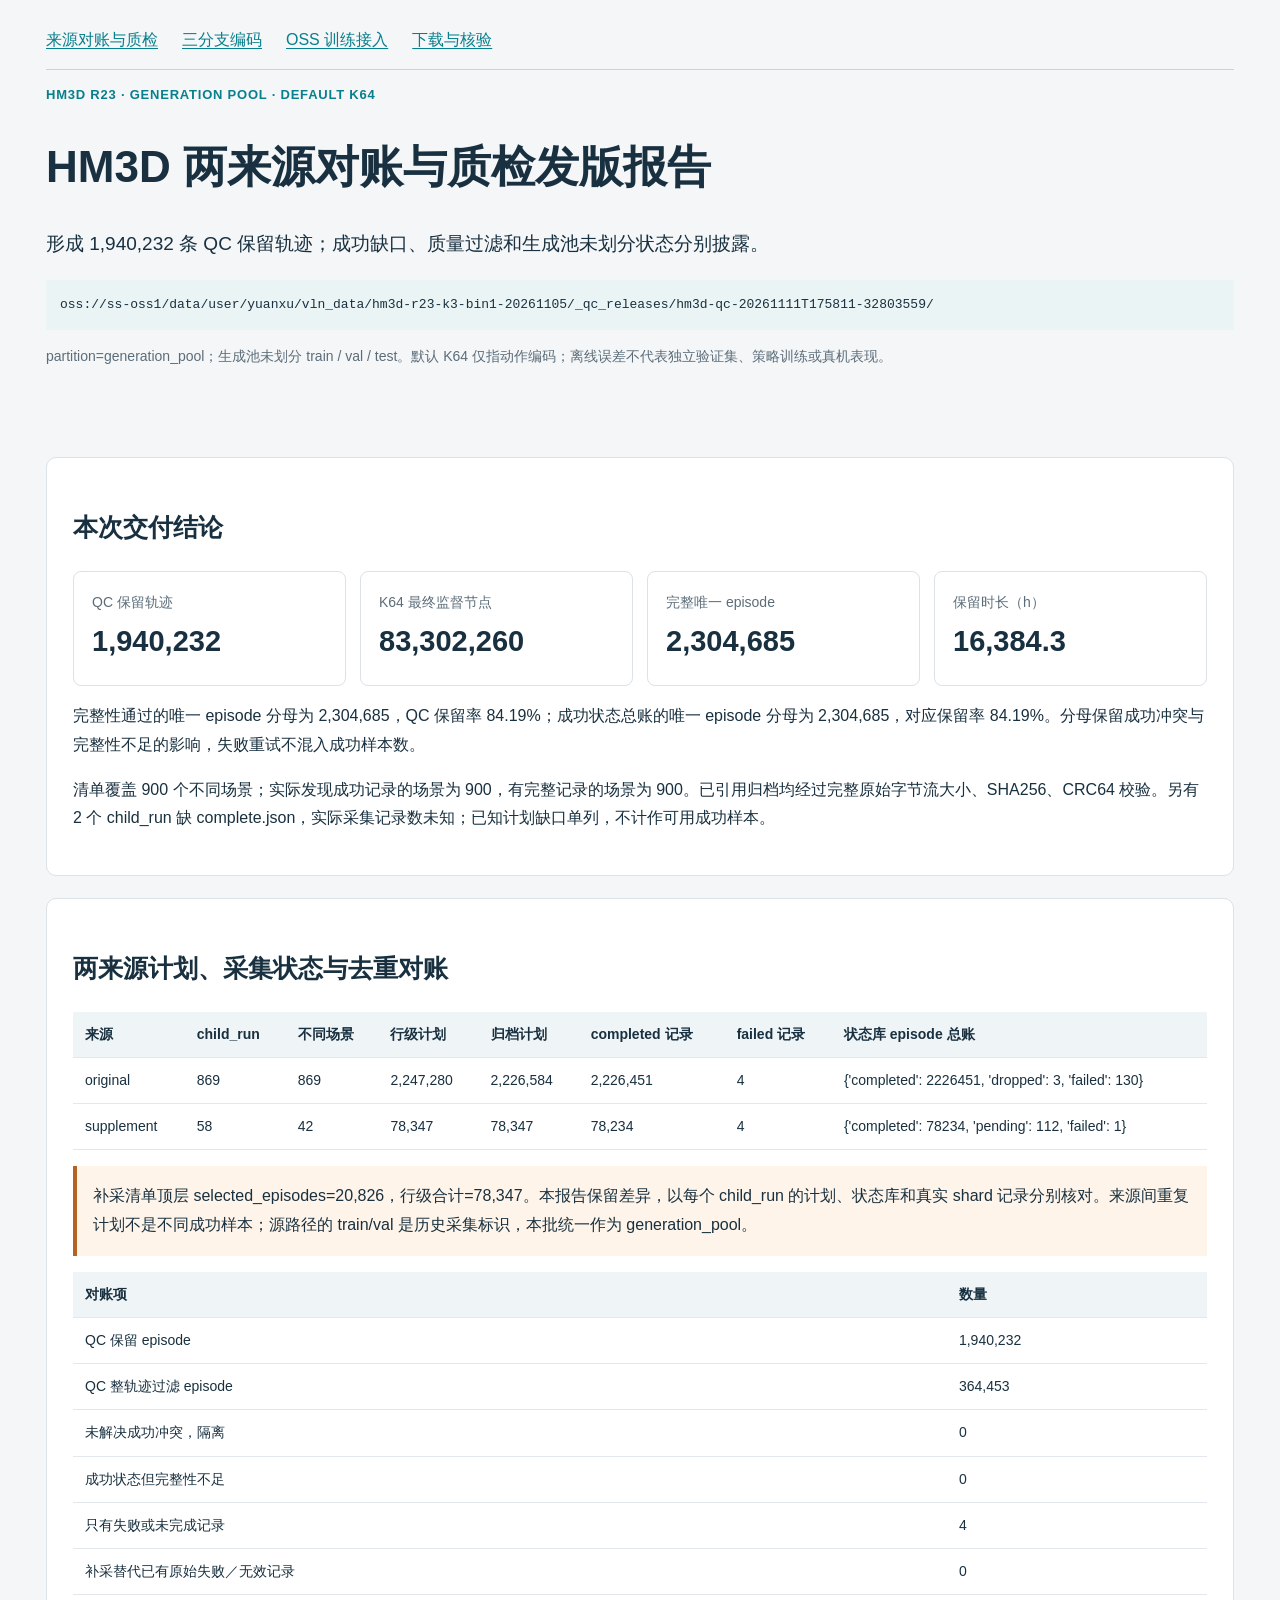
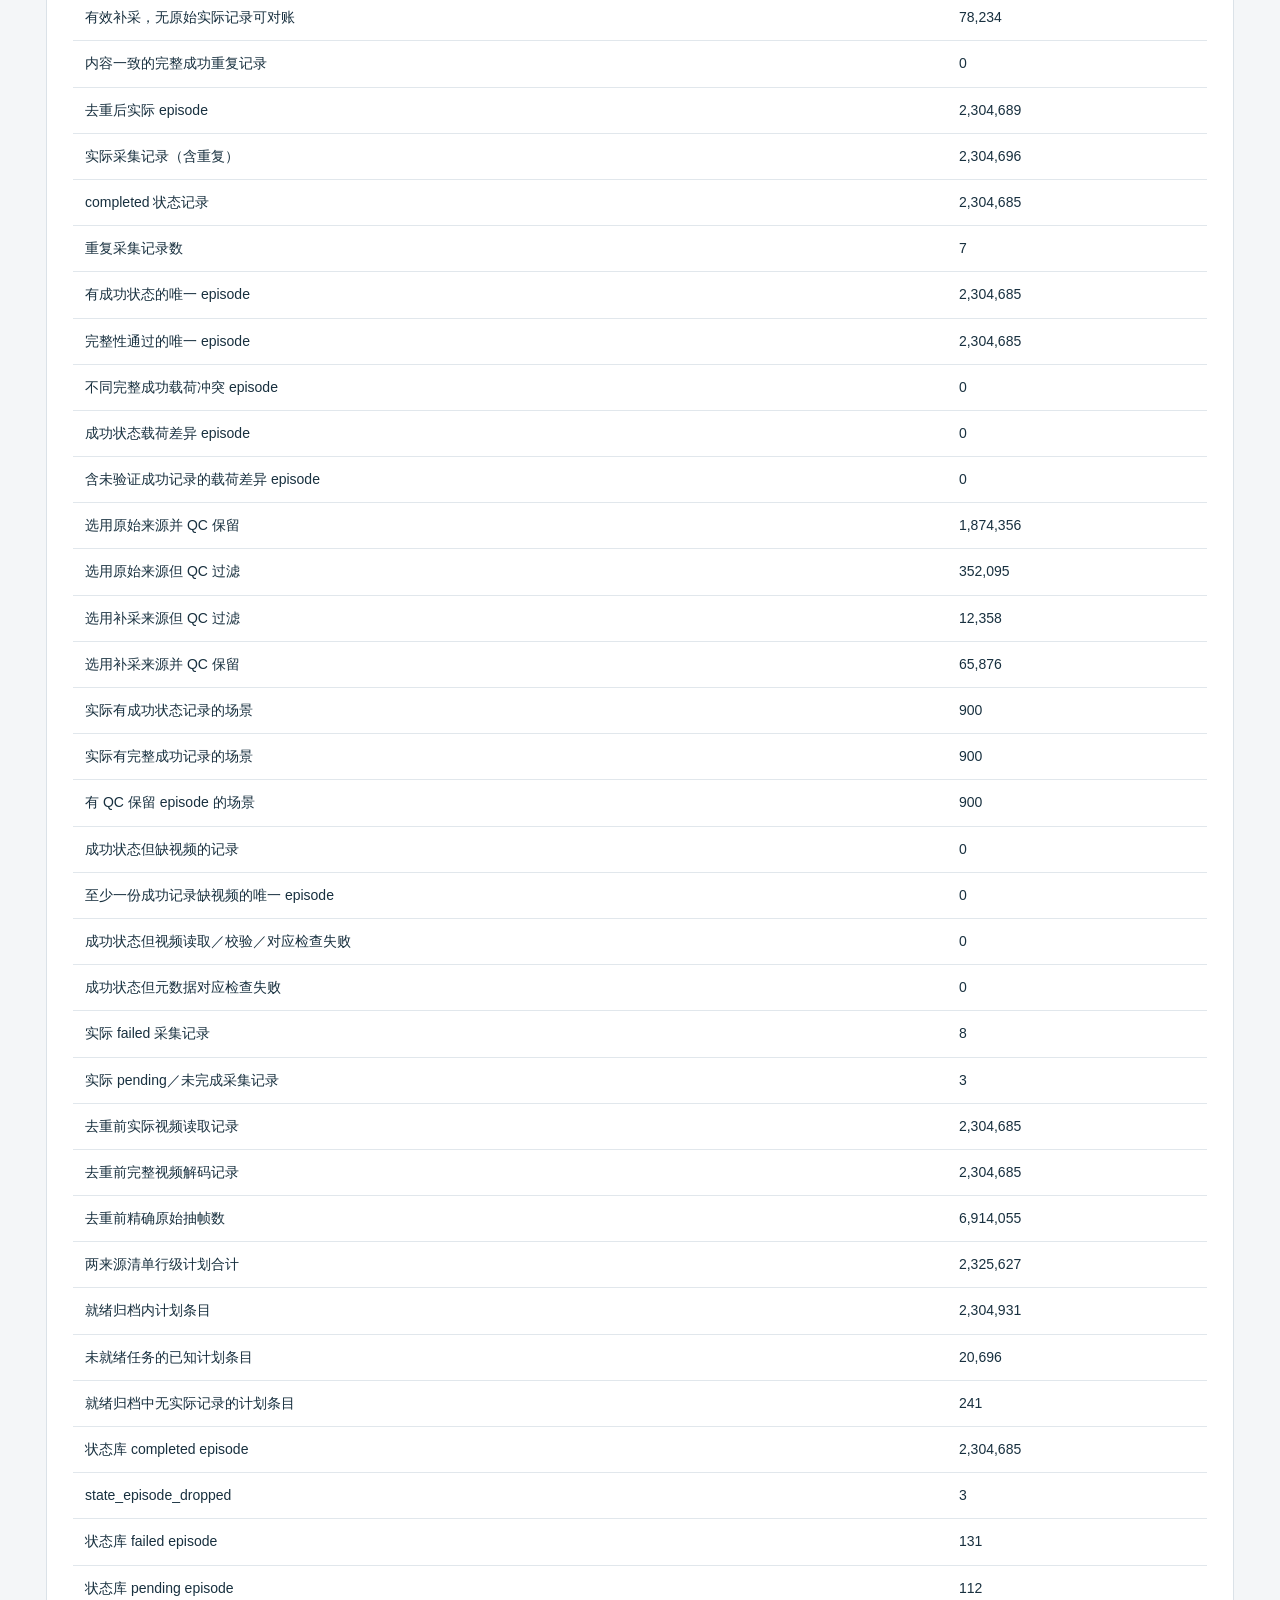
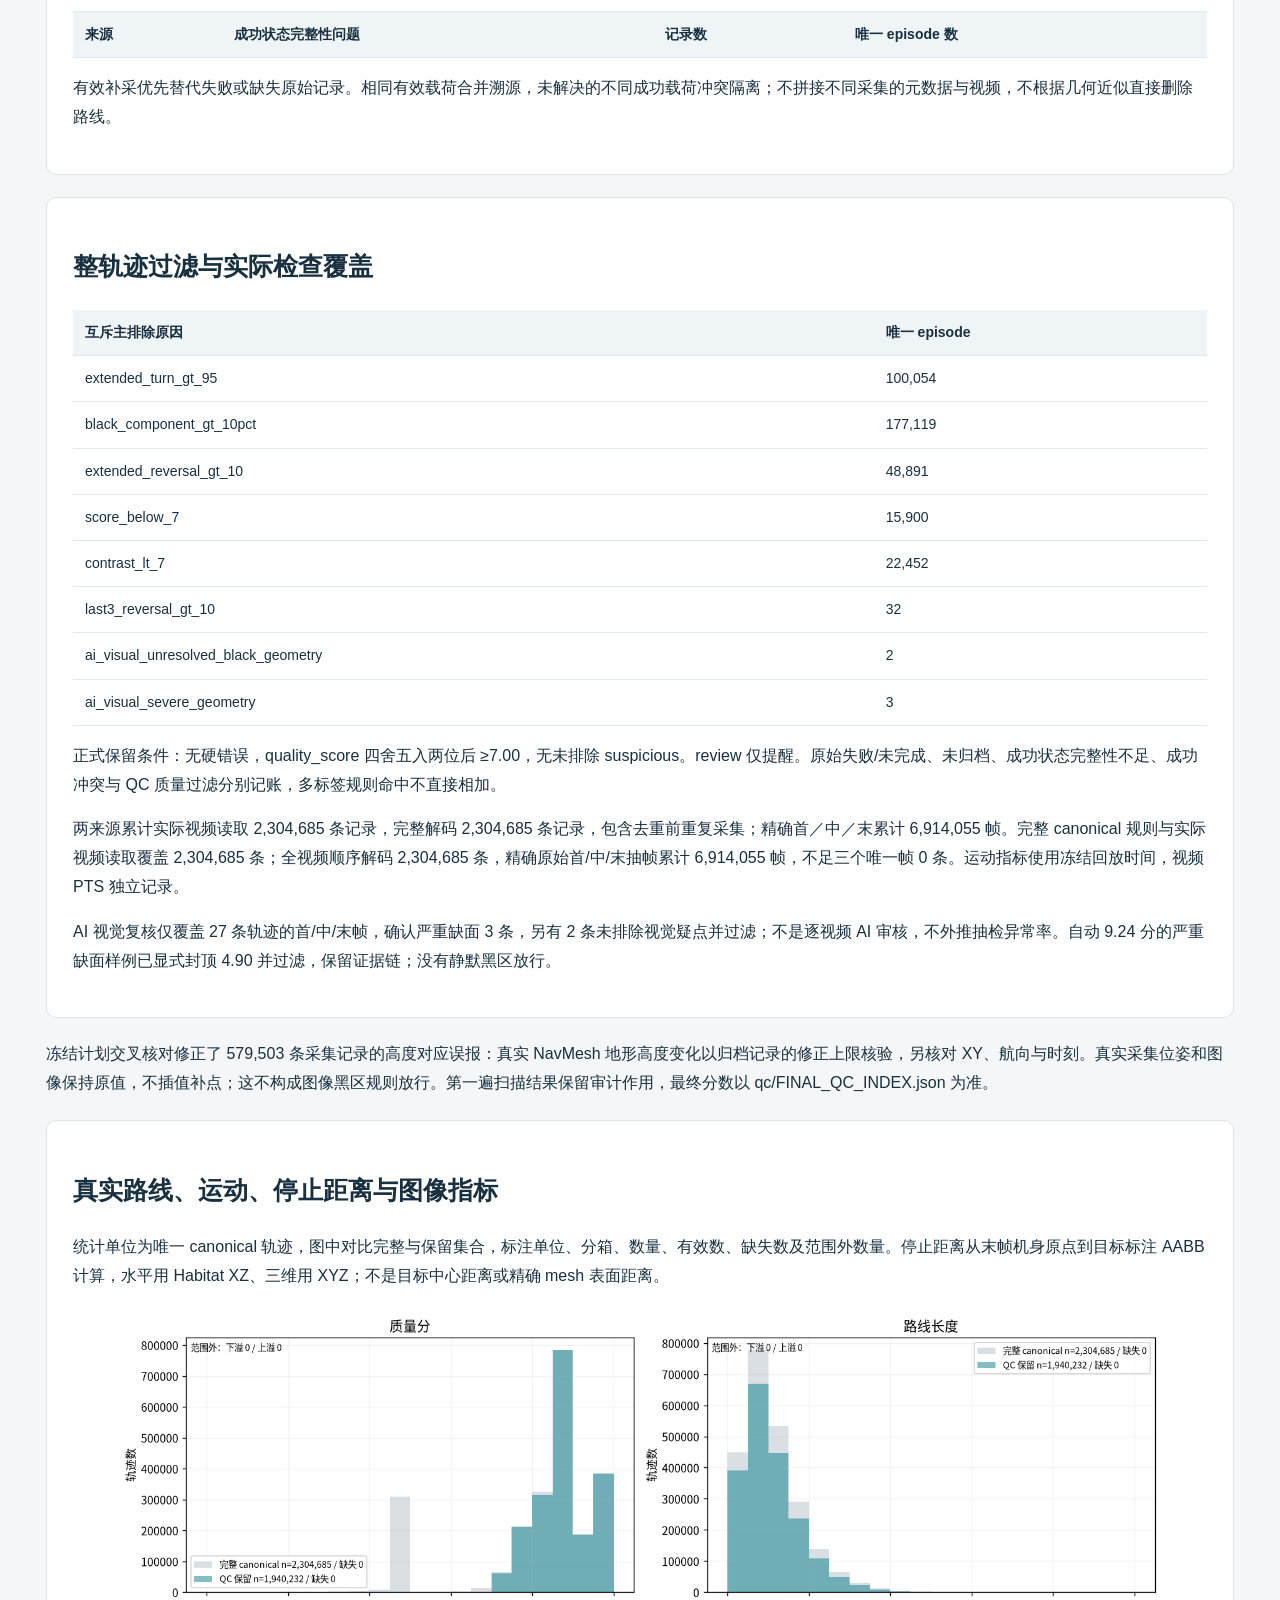
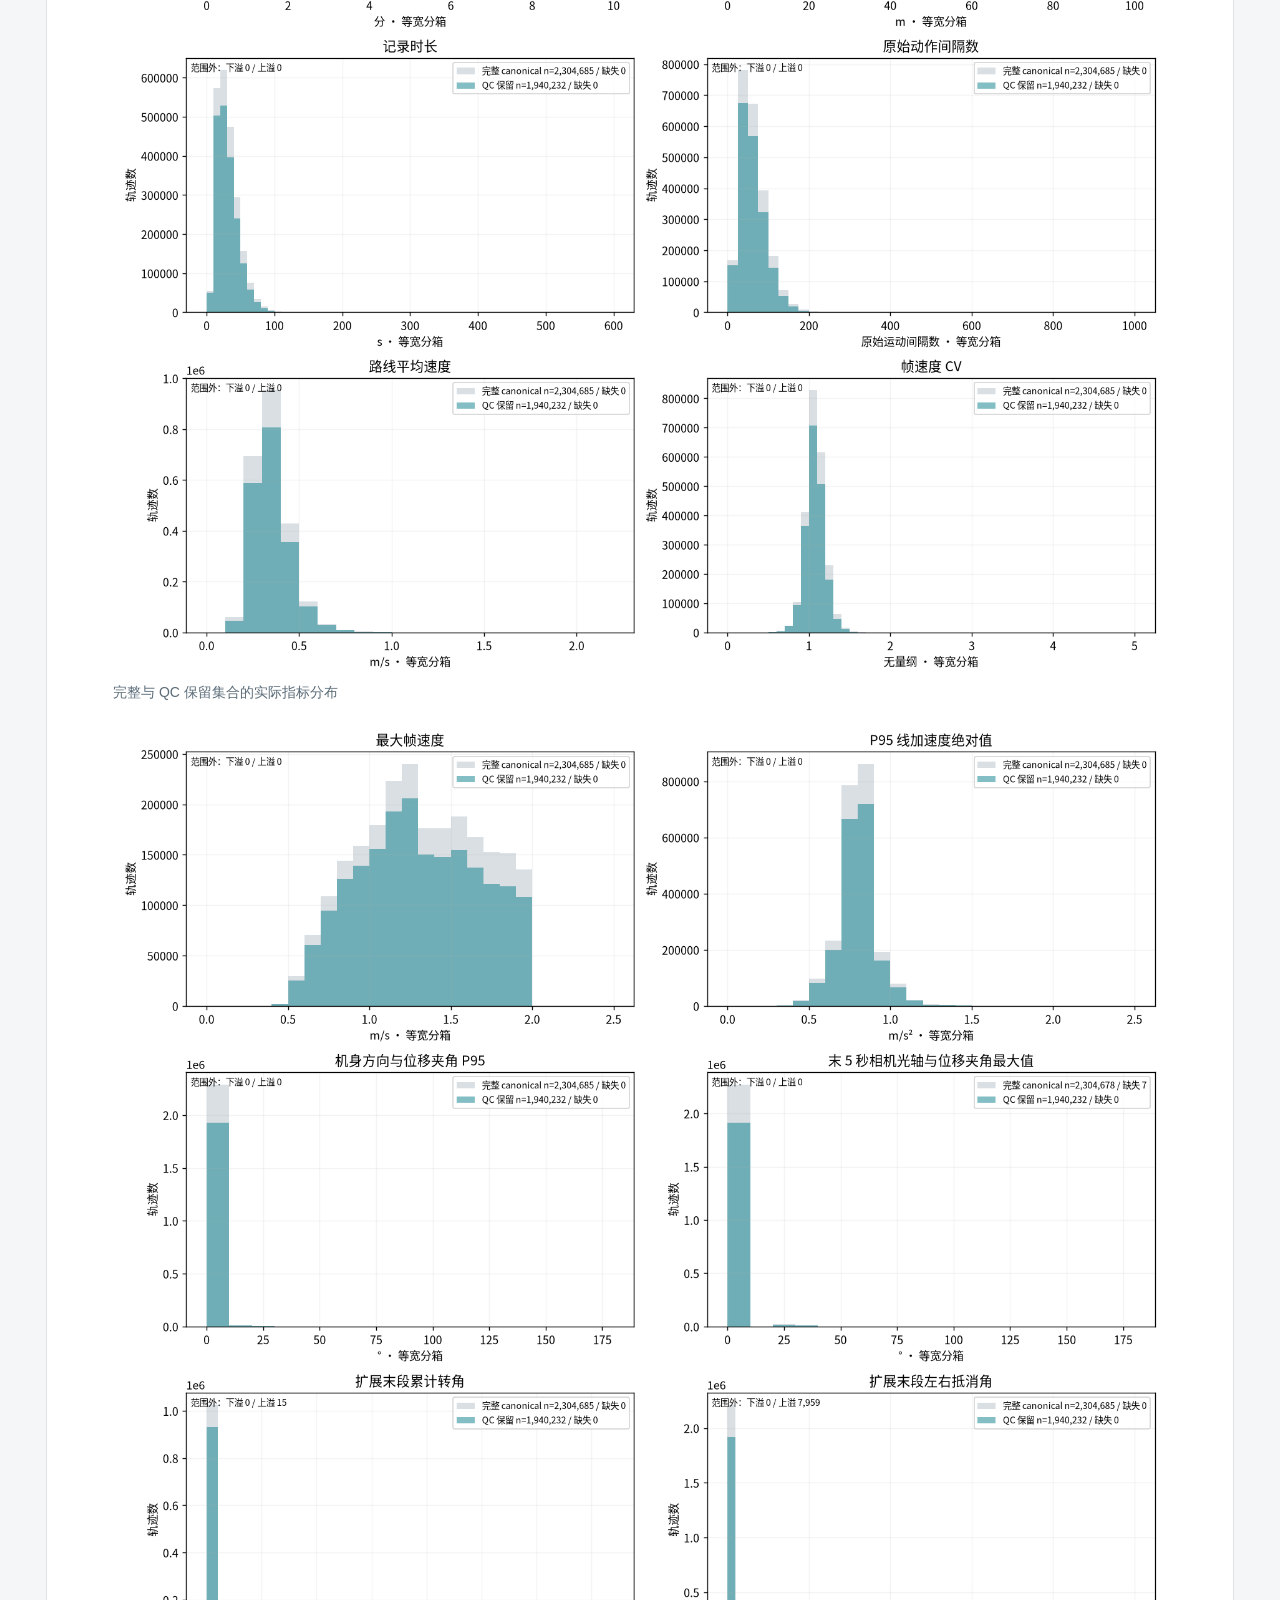
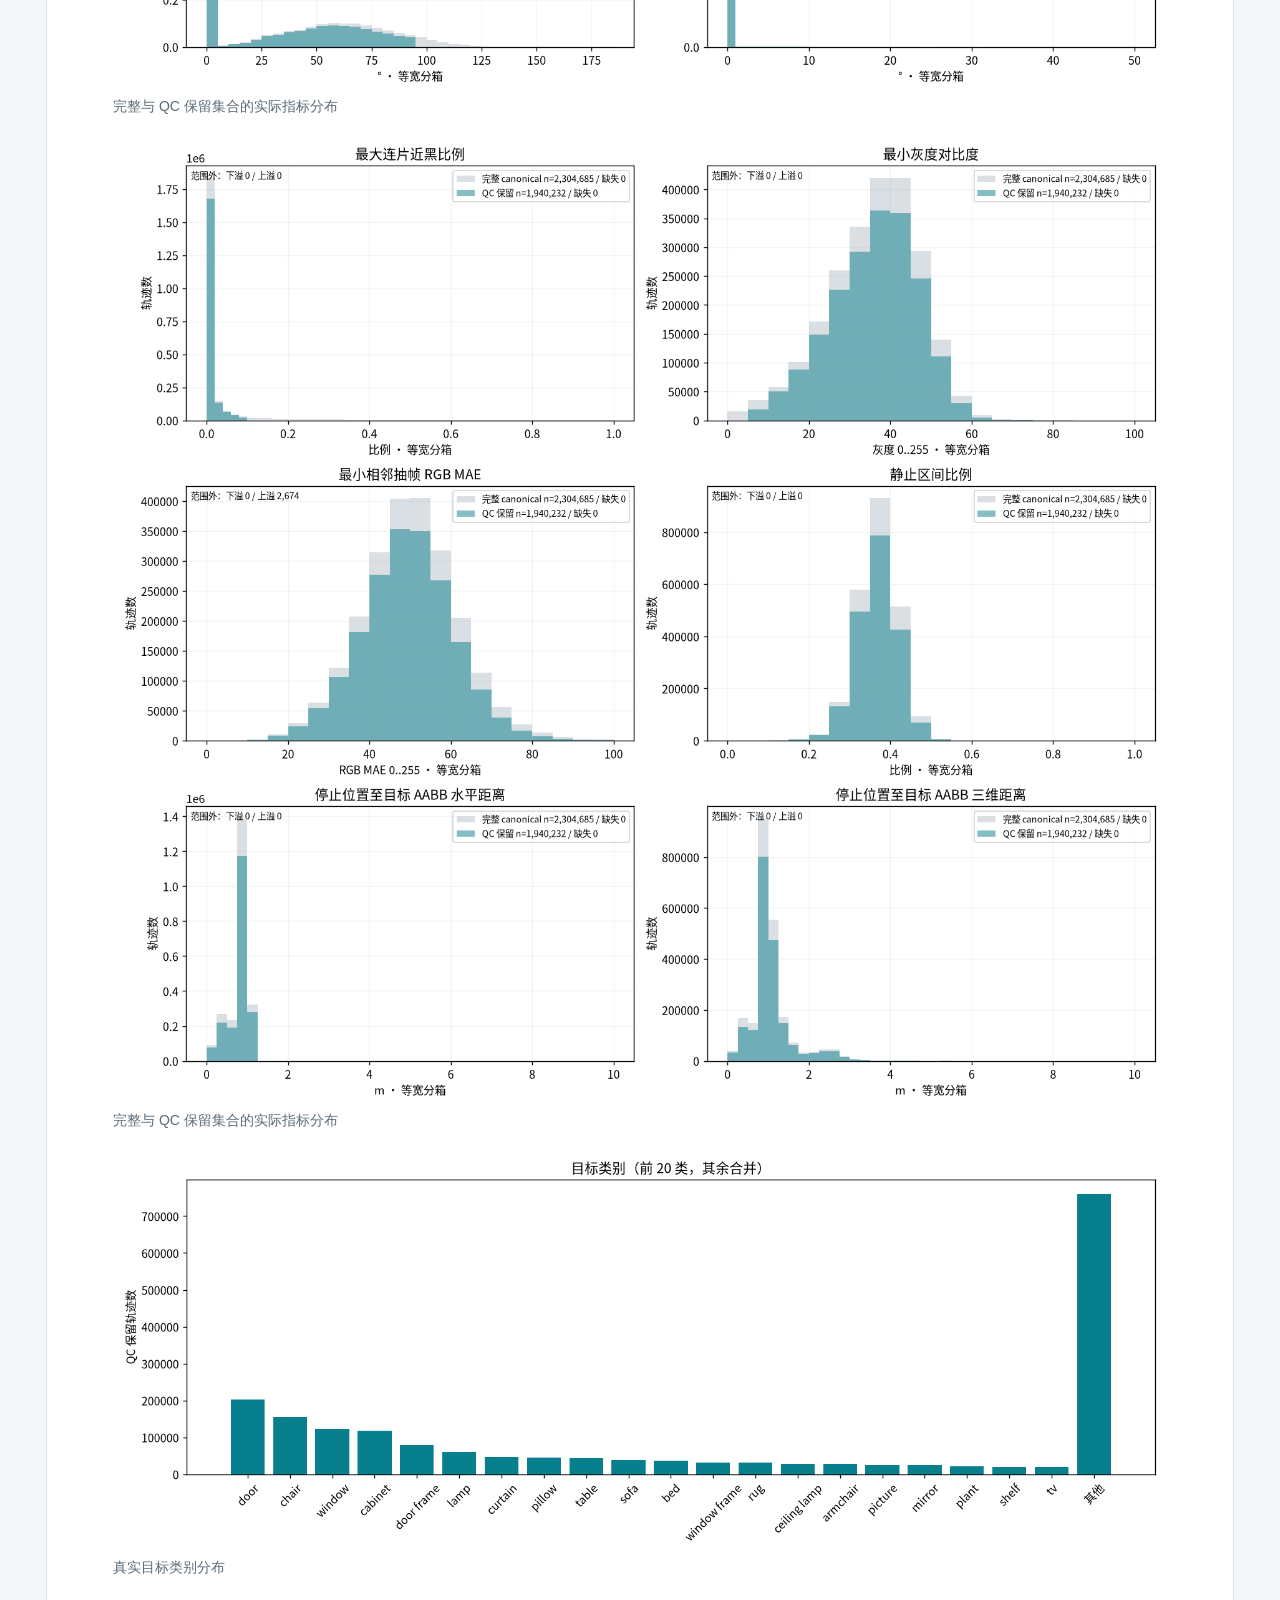
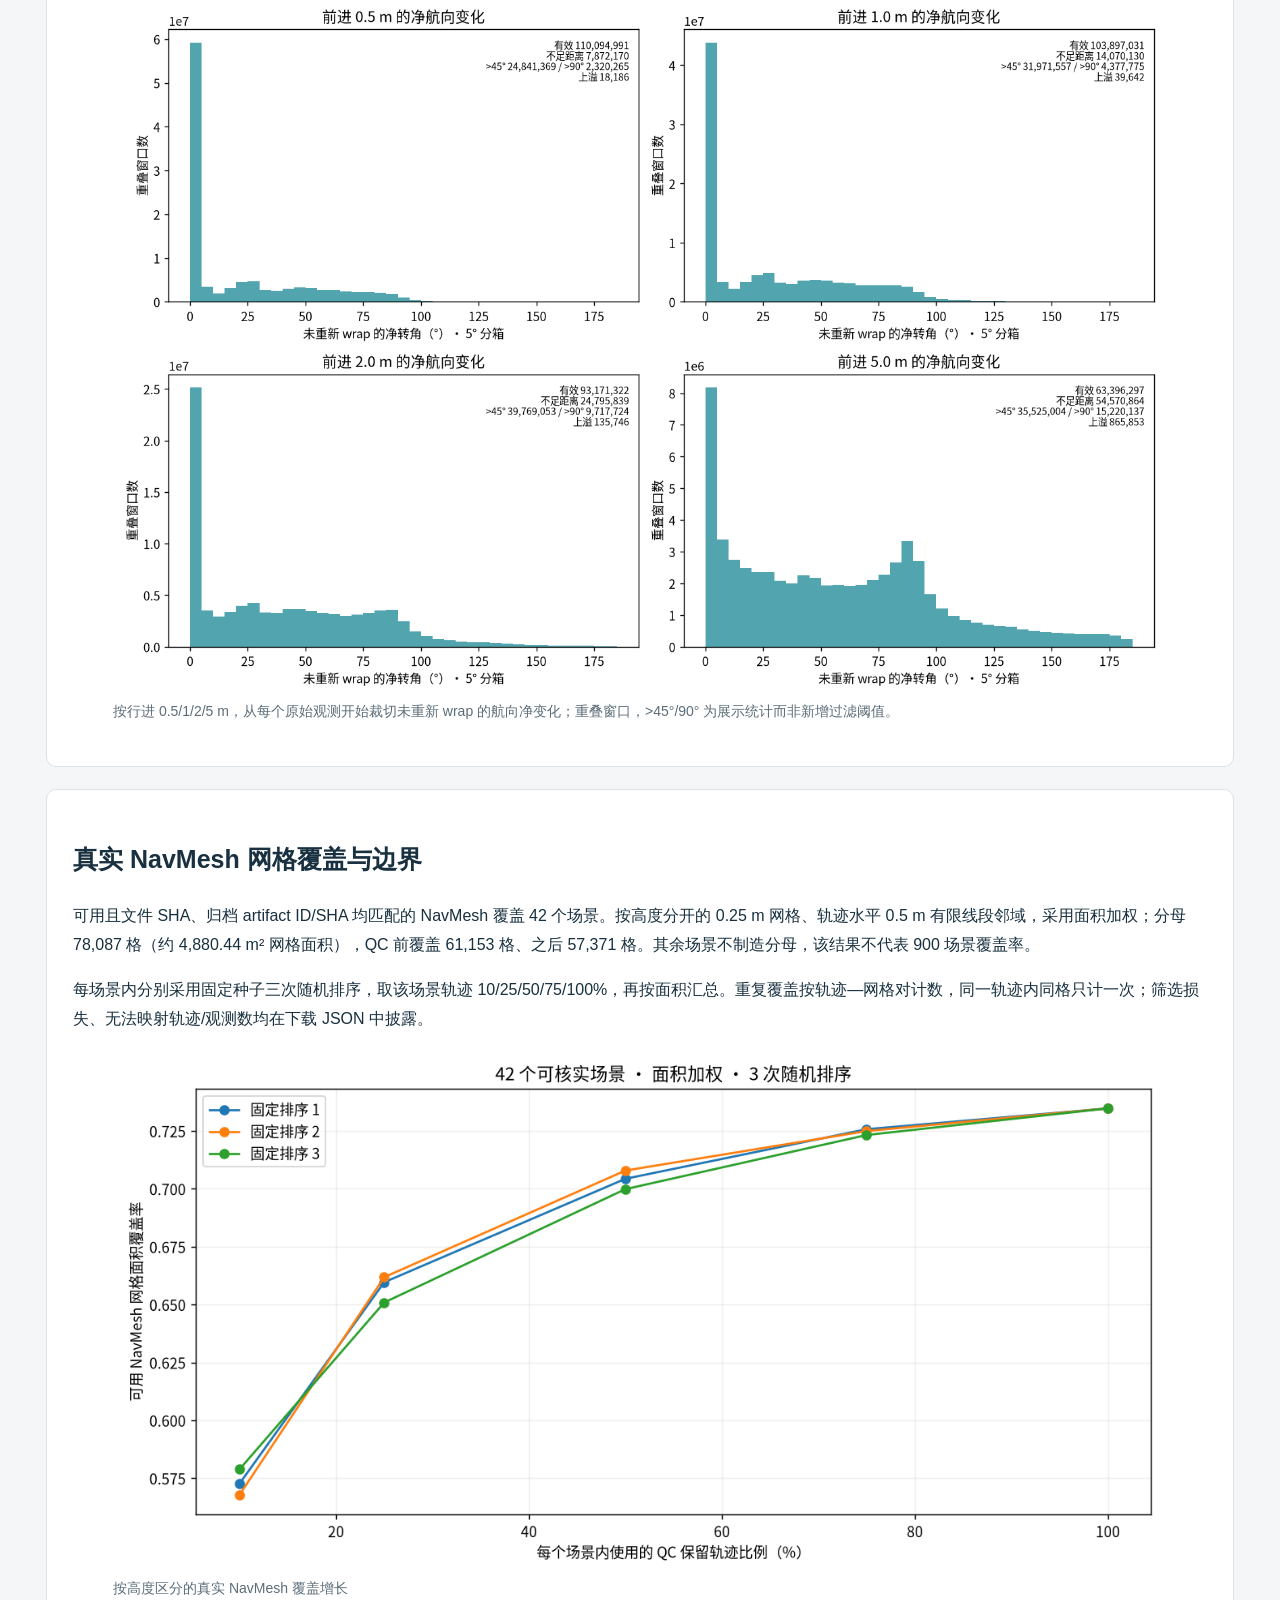
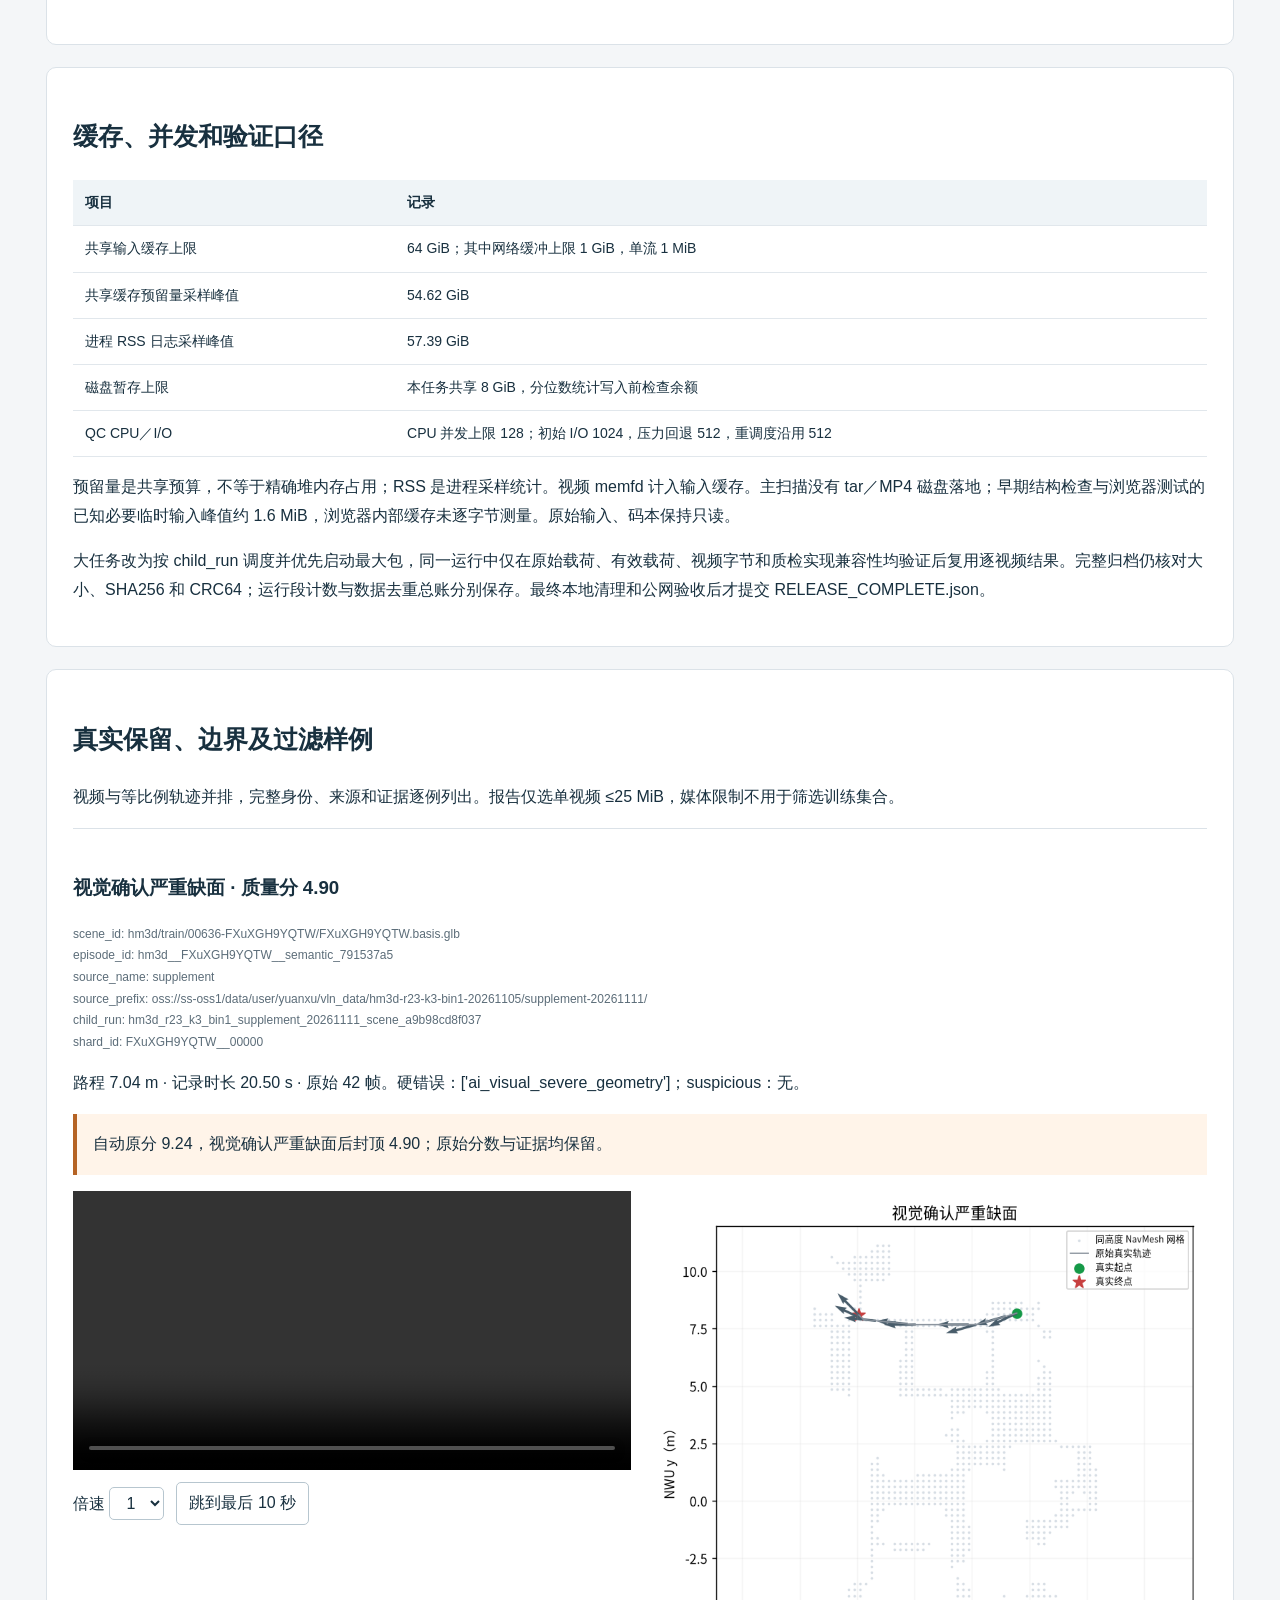
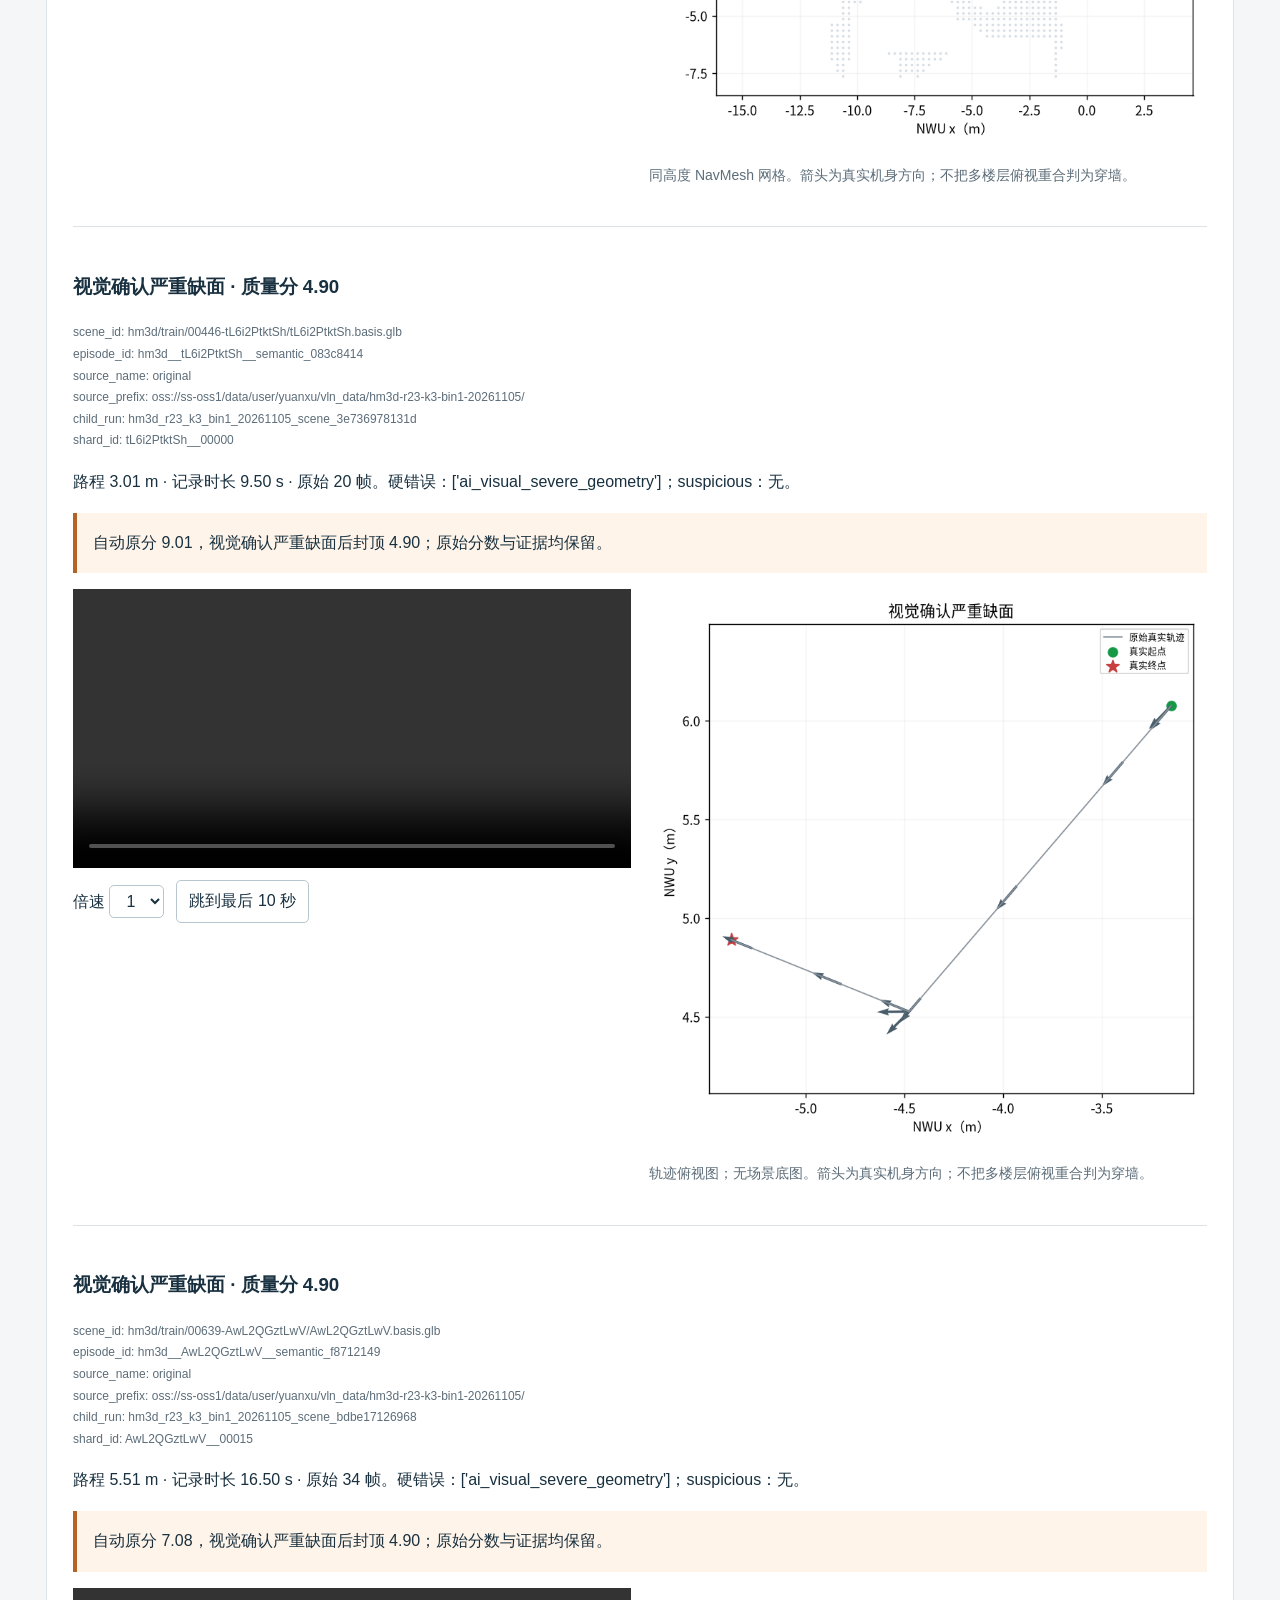
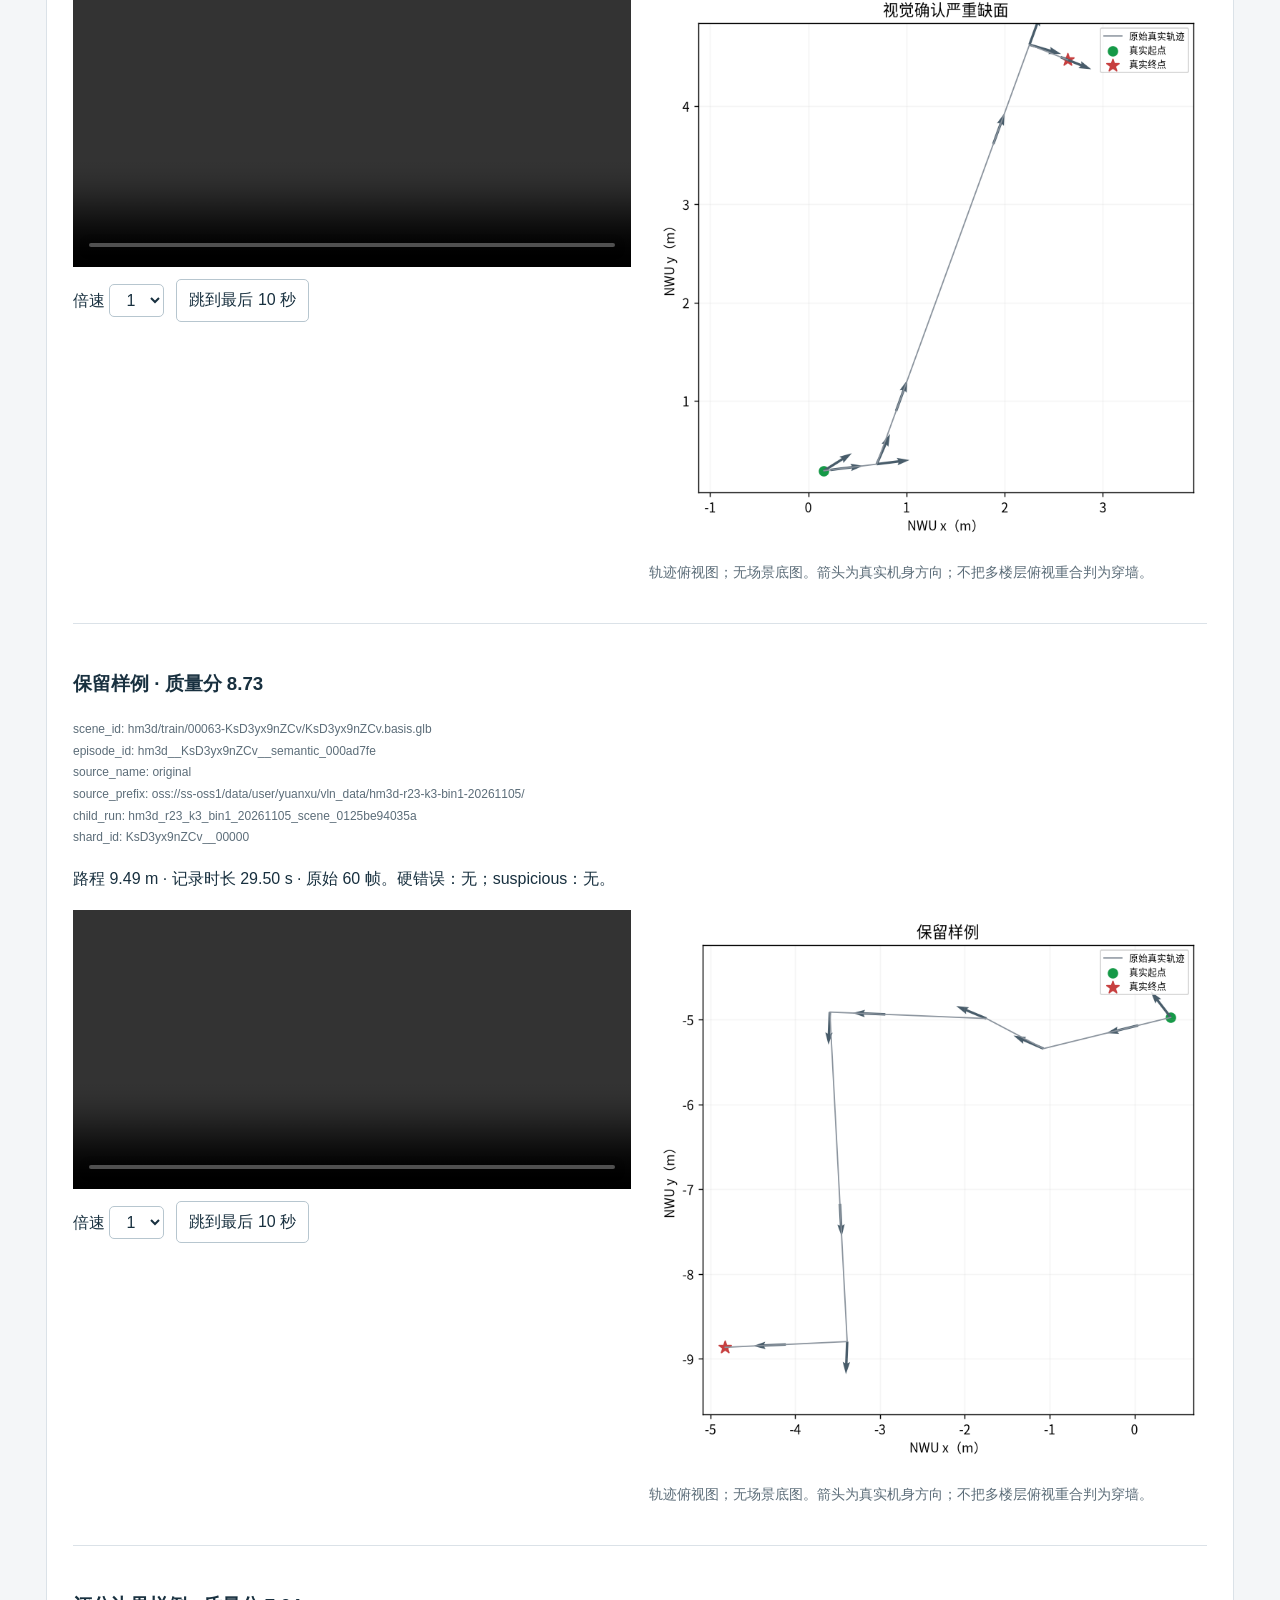
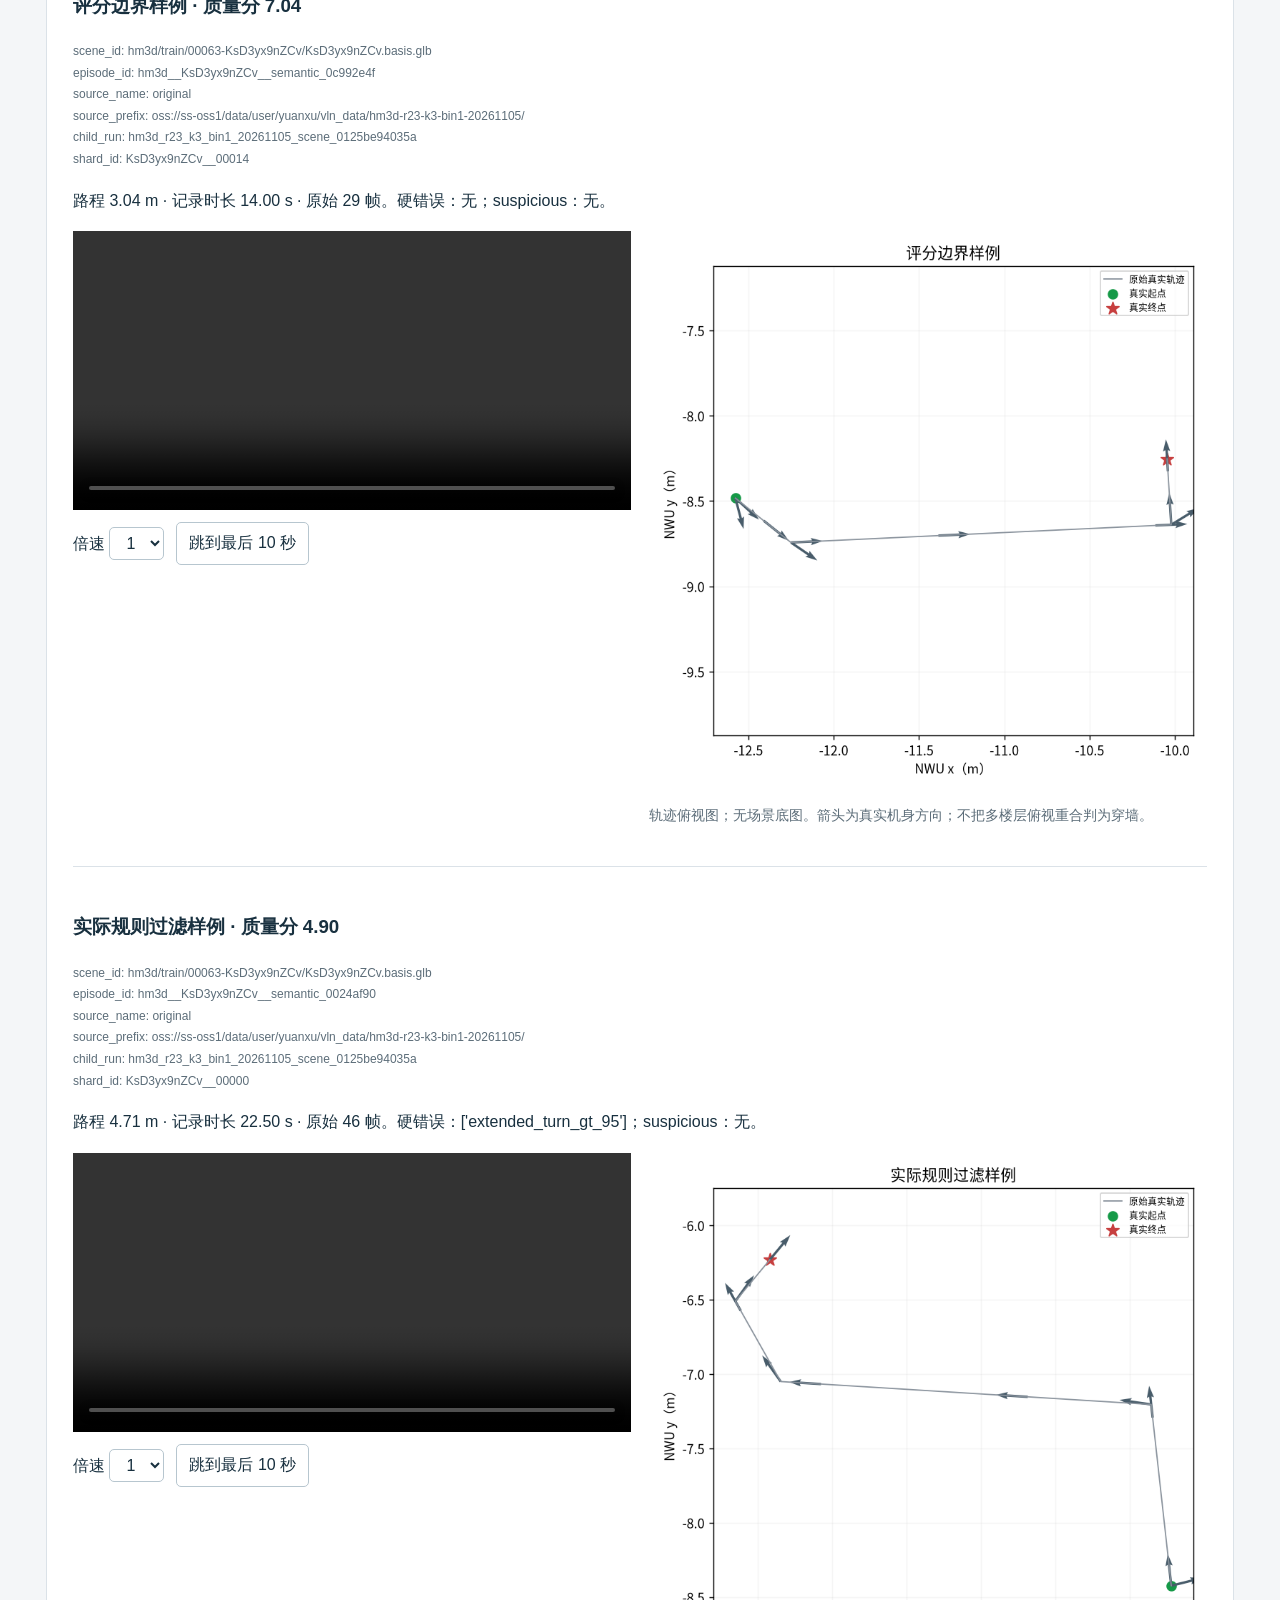
==== index.html @ 9b46be58 "Publish verified HM3D generation-pool QC and fixed-codebook report" ====
<!doctype html><html lang="zh-CN"><head><meta charset="utf-8"><meta name="viewport" content="width=device-width,initial-scale=1"><title>HM3D 两来源对账与质检发版报告 · HM3D R23</title><link rel="stylesheet" href="style.css"></head><body><header><nav aria-label="主导航"><a href="index.html">来源对账与质检</a><a href="tokenizer.html">三分支编码</a><a href="training.html">OSS 训练接入</a><a href="#downloads">下载与核验</a></nav><p class="tag">HM3D R23 · GENERATION POOL · DEFAULT K64</p><h1>HM3D 两来源对账与质检发版报告</h1><p class="lead">形成 1,940,232 条 QC 保留轨迹；成功缺口、质量过滤和生成池未划分状态分别披露。</p><code class="uri">oss://ss-oss1/data/user/yuanxu/vln_data/hm3d-r23-k3-bin1-20261105/_qc_releases/hm3d-qc-20261111T175811-32803559/</code><p class="muted">partition=generation_pool；生成池未划分 train / val / test。默认 K64 仅指动作编码；离线误差不代表独立验证集、策略训练或真机表现。</p></header><main><section id="conclusion"><h2>本次交付结论</h2><div class="cards"><div class="card"><div class="muted">QC 保留轨迹</div><div class="value">1,940,232</div></div><div class="card"><div class="muted">K64 最终监督节点</div><div class="value">83,302,260</div></div><div class="card"><div class="muted">完整唯一 episode</div><div class="value">2,304,685</div></div><div class="card"><div class="muted">保留时长（h）</div><div class="value">16,384.3</div></div></div><p>完整性通过的唯一 episode 分母为 2,304,685，QC 保留率 84.19%；成功状态总账的唯一 episode 分母为 2,304,685，对应保留率 84.19%。分母保留成功冲突与完整性不足的影响，失败重试不混入成功样本数。</p><p>清单覆盖 900 个不同场景；实际发现成功记录的场景为 900，有完整记录的场景为 900。已引用归档均经过完整原始字节流大小、SHA256、CRC64 校验。另有 2 个 child_run 缺 complete.json，实际采集记录数未知；已知计划缺口单列，不计作可用成功样本。</p></section><section id="reconciliation"><h2>两来源计划、采集状态与去重对账</h2><div class="table-wrap"><table><thead><tr><th>来源</th><th>child_run</th><th>不同场景</th><th>行级计划</th><th>归档计划</th><th>completed 记录</th><th>failed 记录</th><th>状态库 episode 总账</th></tr></thead><tbody><tr><td>original</td><td>869</td><td>869</td><td>2,247,280</td><td>2,226,584</td><td>2,226,451</td><td>4</td><td>{&#x27;completed&#x27;: 2226451, &#x27;dropped&#x27;: 3, &#x27;failed&#x27;: 130}</td></tr><tr><td>supplement</td><td>58</td><td>42</td><td>78,347</td><td>78,347</td><td>78,234</td><td>4</td><td>{&#x27;completed&#x27;: 78234, &#x27;pending&#x27;: 112, &#x27;failed&#x27;: 1}</td></tr></tbody></table></div><p class="alert">补采清单顶层 selected_episodes=20,826，行级合计=78,347。本报告保留差异，以每个 child_run 的计划、状态库和真实 shard 记录分别核对。来源间重复计划不是不同成功样本；源路径的 train/val 是历史采集标识，本批统一作为 generation_pool。</p><div class="table-wrap"><table><thead><tr><th>对账项</th><th>数量</th></tr></thead><tbody><tr><td>QC 保留 episode</td><td>1,940,232</td></tr><tr><td>QC 整轨迹过滤 episode</td><td>364,453</td></tr><tr><td>未解决成功冲突，隔离</td><td>0</td></tr><tr><td>成功状态但完整性不足</td><td>0</td></tr><tr><td>只有失败或未完成记录</td><td>4</td></tr><tr><td>补采替代已有原始失败／无效记录</td><td>0</td></tr><tr><td>有效补采，无原始实际记录可对账</td><td>78,234</td></tr><tr><td>内容一致的完整成功重复记录</td><td>0</td></tr><tr><td>去重后实际 episode</td><td>2,304,689</td></tr><tr><td>实际采集记录（含重复）</td><td>2,304,696</td></tr><tr><td>completed 状态记录</td><td>2,304,685</td></tr><tr><td>重复采集记录数</td><td>7</td></tr><tr><td>有成功状态的唯一 episode</td><td>2,304,685</td></tr><tr><td>完整性通过的唯一 episode</td><td>2,304,685</td></tr><tr><td>不同完整成功载荷冲突 episode</td><td>0</td></tr><tr><td>成功状态载荷差异 episode</td><td>0</td></tr><tr><td>含未验证成功记录的载荷差异 episode</td><td>0</td></tr><tr><td>选用原始来源并 QC 保留</td><td>1,874,356</td></tr><tr><td>选用原始来源但 QC 过滤</td><td>352,095</td></tr><tr><td>选用补采来源但 QC 过滤</td><td>12,358</td></tr><tr><td>选用补采来源并 QC 保留</td><td>65,876</td></tr><tr><td>实际有成功状态记录的场景</td><td>900</td></tr><tr><td>实际有完整成功记录的场景</td><td>900</td></tr><tr><td>有 QC 保留 episode 的场景</td><td>900</td></tr><tr><td>成功状态但缺视频的记录</td><td>0</td></tr><tr><td>至少一份成功记录缺视频的唯一 episode</td><td>0</td></tr><tr><td>成功状态但视频读取／校验／对应检查失败</td><td>0</td></tr><tr><td>成功状态但元数据对应检查失败</td><td>0</td></tr><tr><td>实际 failed 采集记录</td><td>8</td></tr><tr><td>实际 pending／未完成采集记录</td><td>3</td></tr><tr><td>去重前实际视频读取记录</td><td>2,304,685</td></tr><tr><td>去重前完整视频解码记录</td><td>2,304,685</td></tr><tr><td>去重前精确原始抽帧数</td><td>6,914,055</td></tr><tr><td>两来源清单行级计划合计</td><td>2,325,627</td></tr><tr><td>就绪归档内计划条目</td><td>2,304,931</td></tr><tr><td>未就绪任务的已知计划条目</td><td>20,696</td></tr><tr><td>就绪归档中无实际记录的计划条目</td><td>241</td></tr><tr><td>状态库 completed episode</td><td>2,304,685</td></tr><tr><td>state_episode_dropped</td><td>3</td></tr><tr><td>状态库 failed episode</td><td>131</td></tr><tr><td>状态库 pending episode</td><td>112</td></tr></tbody></table></div><div class="table-wrap"><table><thead><tr><th>来源</th><th>成功状态完整性问题</th><th>记录数</th><th>唯一 episode 数</th></tr></thead><tbody></tbody></table></div><p>有效补采优先替代失败或缺失原始记录。相同有效载荷合并溯源，未解决的不同成功载荷冲突隔离；不拼接不同采集的元数据与视频，不根据几何近似直接删除路线。</p></section><section id="filtering"><h2>整轨迹过滤与实际检查覆盖</h2><div class="table-wrap"><table><thead><tr><th>互斥主排除原因</th><th>唯一 episode</th></tr></thead><tbody><tr><td>extended_turn_gt_95</td><td>100,054</td></tr><tr><td>black_component_gt_10pct</td><td>177,119</td></tr><tr><td>extended_reversal_gt_10</td><td>48,891</td></tr><tr><td>score_below_7</td><td>15,900</td></tr><tr><td>contrast_lt_7</td><td>22,452</td></tr><tr><td>last3_reversal_gt_10</td><td>32</td></tr><tr><td>ai_visual_unresolved_black_geometry</td><td>2</td></tr><tr><td>ai_visual_severe_geometry</td><td>3</td></tr></tbody></table></div><p>正式保留条件：无硬错误，quality_score 四舍五入两位后 ≥7.00，无未排除 suspicious。review 仅提醒。原始失败/未完成、未归档、成功状态完整性不足、成功冲突与 QC 质量过滤分别记账，多标签规则命中不直接相加。</p><p>两来源累计实际视频读取 2,304,685 条记录，完整解码 2,304,685 条记录，包含去重前重复采集；精确首／中／末累计 6,914,055 帧。完整 canonical 规则与实际视频读取覆盖 2,304,685 条；全视频顺序解码 2,304,685 条，精确原始首/中/末抽帧累计 6,914,055 帧，不足三个唯一帧 0 条。运动指标使用冻结回放时间，视频 PTS 独立记录。</p><p>AI 视觉复核仅覆盖 27 条轨迹的首/中/末帧，确认严重缺面 3 条，另有 2 条未排除视觉疑点并过滤；不是逐视频 AI 审核，不外推抽检异常率。自动 9.24 分的严重缺面样例已显式封顶 4.90 并过滤，保留证据链；没有静默黑区放行。</p></section><p>冻结计划交叉核对修正了 579,503 条采集记录的高度对应误报：真实 NavMesh 地形高度变化以归档记录的修正上限核验，另核对 XY、航向与时刻。真实采集位姿和图像保持原值，不插值补点；这不构成图像黑区规则放行。第一遍扫描结果保留审计作用，最终分数以 qc/FINAL_QC_INDEX.json 为准。</p><section id="metrics"><h2>真实路线、运动、停止距离与图像指标</h2><p>统计单位为唯一 canonical 轨迹，图中对比完整与保留集合，标注单位、分箱、数量、有效数、缺失数及范围外数量。停止距离从末帧机身原点到目标标注 AABB 计算，水平用 Habitat XZ、三维用 XYZ；不是目标中心距离或精确 mesh 表面距离。</p><figure><a href="assets/qc-distributions-0.png"><img loading="lazy" src="assets/qc-distributions-0.png" alt="完整与 QC 保留集合的实际指标分布"></a><figcaption>完整与 QC 保留集合的实际指标分布</figcaption></figure><figure><a href="assets/qc-distributions-1.png"><img loading="lazy" src="assets/qc-distributions-1.png" alt="完整与 QC 保留集合的实际指标分布"></a><figcaption>完整与 QC 保留集合的实际指标分布</figcaption></figure><figure><a href="assets/qc-distributions-2.png"><img loading="lazy" src="assets/qc-distributions-2.png" alt="完整与 QC 保留集合的实际指标分布"></a><figcaption>完整与 QC 保留集合的实际指标分布</figcaption></figure><figure><a href="assets/target-categories.png"><img loading="lazy" src="assets/target-categories.png" alt="真实目标类别分布"></a><figcaption>真实目标类别分布</figcaption></figure><figure><a href="assets/direction-windows.png"><img loading="lazy" src="assets/direction-windows.png" alt="按行进 0.5/1/2/5 m，从每个原始观测开始裁切未重新 wrap 的航向净变化；重叠窗口，&gt;45°/90° 为展示统计而非新增过滤阈值。"></a><figcaption>按行进 0.5/1/2/5 m，从每个原始观测开始裁切未重新 wrap 的航向净变化；重叠窗口，&gt;45°/90° 为展示统计而非新增过滤阈值。</figcaption></figure></section><section id="coverage"><h2>真实 NavMesh 网格覆盖与边界</h2><p>可用且文件 SHA、归档 artifact ID/SHA 均匹配的 NavMesh 覆盖 42 个场景。按高度分开的 0.25 m 网格、轨迹水平 0.5 m 有限线段邻域，采用面积加权；分母 78,087 格（约 4,880.44 m² 网格面积），QC 前覆盖 61,153 格、之后 57,371 格。其余场景不制造分母，该结果不代表 900 场景覆盖率。</p><p>每场景内分别采用固定种子三次随机排序，取该场景轨迹 10/25/50/75/100%，再按面积汇总。重复覆盖按轨迹—网格对计数，同一轨迹内同格只计一次；筛选损失、无法映射轨迹/观测数均在下载 JSON 中披露。</p><figure><a href="assets/navmesh-growth.png"><img loading="lazy" src="assets/navmesh-growth.png" alt="按高度区分的真实 NavMesh 覆盖增长"></a><figcaption>按高度区分的真实 NavMesh 覆盖增长</figcaption></figure></section><section id="runtime"><h2>缓存、并发和验证口径</h2><div class="table-wrap"><table><thead><tr><th>项目</th><th>记录</th></tr></thead><tbody><tr><td>共享输入缓存上限</td><td>64 GiB；其中网络缓冲上限 1 GiB，单流 1 MiB</td></tr><tr><td>共享缓存预留量采样峰值</td><td>54.62 GiB</td></tr><tr><td>进程 RSS 日志采样峰值</td><td>57.39 GiB</td></tr><tr><td>磁盘暂存上限</td><td>本任务共享 8 GiB，分位数统计写入前检查余额</td></tr><tr><td>QC CPU／I/O</td><td>CPU 并发上限 128；初始 I/O 1024，压力回退 512，重调度沿用 512</td></tr></tbody></table></div><p>预留量是共享预算，不等于精确堆内存占用；RSS 是进程采样统计。视频 memfd 计入输入缓存。主扫描没有 tar／MP4 磁盘落地；早期结构检查与浏览器测试的已知必要临时输入峰值约 1.6 MiB，浏览器内部缓存未逐字节测量。原始输入、码本保持只读。</p><p>大任务改为按 child_run 调度并优先启动最大包，同一运行中仅在原始载荷、有效载荷、视频字节和质检实现兼容性均验证后复用逐视频结果。完整归档仍核对大小、SHA256 和 CRC64；运行段计数与数据去重总账分别保存。最终本地清理和公网验收后才提交 RELEASE_COMPLETE.json。</p></section><section id="cases"><h2>真实保留、边界及过滤样例</h2><p>视频与等比例轨迹并排，完整身份、来源和证据逐例列出。报告仅选单视频 ≤25 MiB，媒体限制不用于筛选训练集合。</p><article class="case" id="case-0"><h3>视觉确认严重缺面 · 质量分 4.90</h3><p class="identity">scene_id: hm3d/train/00636-FXuXGH9YQTW/FXuXGH9YQTW.basis.glb<br>episode_id: hm3d__FXuXGH9YQTW__semantic_791537a5<br>source_name: supplement<br>source_prefix: oss://ss-oss1/data/user/yuanxu/vln_data/hm3d-r23-k3-bin1-20261105/supplement-20261111/<br>child_run: hm3d_r23_k3_bin1_supplement_20261111_scene_a9b98cd8f037<br>shard_id: FXuXGH9YQTW__00000</p><p>路程 7.04 m · 记录时长 20.50 s · 原始 42 帧。硬错误：[&#x27;ai_visual_severe_geometry&#x27;]；suspicious：无。</p><p class="alert">自动原分 9.24，视觉确认严重缺面后封顶 4.90；原始分数与证据均保留。</p><div class="media"><div><video controls preload="metadata" playsinline src="assets/cb971c8dd7b87966.mp4"></video><div class="controls"><label>倍速 <select data-speed aria-label="播放倍速"><option>1</option><option>2</option><option>4</option><option>8</option></select></label><button data-tail>跳到最后 10 秒</button></div></div><div><img loading="lazy" src="assets/cb971c8dd7b87966-trajectory.png" alt="真实与解码轨迹，等比例米坐标"><p class="muted">同高度 NavMesh 网格。箭头为真实机身方向；不把多楼层俯视重合判为穿墙。</p></div></div></article><article class="case" id="case-1"><h3>视觉确认严重缺面 · 质量分 4.90</h3><p class="identity">scene_id: hm3d/train/00446-tL6i2PtktSh/tL6i2PtktSh.basis.glb<br>episode_id: hm3d__tL6i2PtktSh__semantic_083c8414<br>source_name: original<br>source_prefix: oss://ss-oss1/data/user/yuanxu/vln_data/hm3d-r23-k3-bin1-20261105/<br>child_run: hm3d_r23_k3_bin1_20261105_scene_3e736978131d<br>shard_id: tL6i2PtktSh__00000</p><p>路程 3.01 m · 记录时长 9.50 s · 原始 20 帧。硬错误：[&#x27;ai_visual_severe_geometry&#x27;]；suspicious：无。</p><p class="alert">自动原分 9.01，视觉确认严重缺面后封顶 4.90；原始分数与证据均保留。</p><div class="media"><div><video controls preload="metadata" playsinline src="assets/f081bb4aadd26855.mp4"></video><div class="controls"><label>倍速 <select data-speed aria-label="播放倍速"><option>1</option><option>2</option><option>4</option><option>8</option></select></label><button data-tail>跳到最后 10 秒</button></div></div><div><img loading="lazy" src="assets/f081bb4aadd26855-trajectory.png" alt="真实与解码轨迹，等比例米坐标"><p class="muted">轨迹俯视图；无场景底图。箭头为真实机身方向；不把多楼层俯视重合判为穿墙。</p></div></div></article><article class="case" id="case-2"><h3>视觉确认严重缺面 · 质量分 4.90</h3><p class="identity">scene_id: hm3d/train/00639-AwL2QGztLwV/AwL2QGztLwV.basis.glb<br>episode_id: hm3d__AwL2QGztLwV__semantic_f8712149<br>source_name: original<br>source_prefix: oss://ss-oss1/data/user/yuanxu/vln_data/hm3d-r23-k3-bin1-20261105/<br>child_run: hm3d_r23_k3_bin1_20261105_scene_bdbe17126968<br>shard_id: AwL2QGztLwV__00015</p><p>路程 5.51 m · 记录时长 16.50 s · 原始 34 帧。硬错误：[&#x27;ai_visual_severe_geometry&#x27;]；suspicious：无。</p><p class="alert">自动原分 7.08，视觉确认严重缺面后封顶 4.90；原始分数与证据均保留。</p><div class="media"><div><video controls preload="metadata" playsinline src="assets/e9300011decdb129.mp4"></video><div class="controls"><label>倍速 <select data-speed aria-label="播放倍速"><option>1</option><option>2</option><option>4</option><option>8</option></select></label><button data-tail>跳到最后 10 秒</button></div></div><div><img loading="lazy" src="assets/e9300011decdb129-trajectory.png" alt="真实与解码轨迹，等比例米坐标"><p class="muted">轨迹俯视图；无场景底图。箭头为真实机身方向；不把多楼层俯视重合判为穿墙。</p></div></div></article><article class="case" id="case-3"><h3>保留样例 · 质量分 8.73</h3><p class="identity">scene_id: hm3d/train/00063-KsD3yx9nZCv/KsD3yx9nZCv.basis.glb<br>episode_id: hm3d__KsD3yx9nZCv__semantic_000ad7fe<br>source_name: original<br>source_prefix: oss://ss-oss1/data/user/yuanxu/vln_data/hm3d-r23-k3-bin1-20261105/<br>child_run: hm3d_r23_k3_bin1_20261105_scene_0125be94035a<br>shard_id: KsD3yx9nZCv__00000</p><p>路程 9.49 m · 记录时长 29.50 s · 原始 60 帧。硬错误：无；suspicious：无。</p><div class="media"><div><video controls preload="metadata" playsinline src="assets/b9e005bddb11b989.mp4"></video><div class="controls"><label>倍速 <select data-speed aria-label="播放倍速"><option>1</option><option>2</option><option>4</option><option>8</option></select></label><button data-tail>跳到最后 10 秒</button></div></div><div><img loading="lazy" src="assets/b9e005bddb11b989-trajectory.png" alt="真实与解码轨迹，等比例米坐标"><p class="muted">轨迹俯视图；无场景底图。箭头为真实机身方向；不把多楼层俯视重合判为穿墙。</p></div></div></article><article class="case" id="case-4"><h3>评分边界样例 · 质量分 7.04</h3><p class="identity">scene_id: hm3d/train/00063-KsD3yx9nZCv/KsD3yx9nZCv.basis.glb<br>episode_id: hm3d__KsD3yx9nZCv__semantic_0c992e4f<br>source_name: original<br>source_prefix: oss://ss-oss1/data/user/yuanxu/vln_data/hm3d-r23-k3-bin1-20261105/<br>child_run: hm3d_r23_k3_bin1_20261105_scene_0125be94035a<br>shard_id: KsD3yx9nZCv__00014</p><p>路程 3.04 m · 记录时长 14.00 s · 原始 29 帧。硬错误：无；suspicious：无。</p><div class="media"><div><video controls preload="metadata" playsinline src="assets/d1b701a4bf25bca6.mp4"></video><div class="controls"><label>倍速 <select data-speed aria-label="播放倍速"><option>1</option><option>2</option><option>4</option><option>8</option></select></label><button data-tail>跳到最后 10 秒</button></div></div><div><img loading="lazy" src="assets/d1b701a4bf25bca6-trajectory.png" alt="真实与解码轨迹，等比例米坐标"><p class="muted">轨迹俯视图；无场景底图。箭头为真实机身方向；不把多楼层俯视重合判为穿墙。</p></div></div></article><article class="case" id="case-5"><h3>实际规则过滤样例 · 质量分 4.90</h3><p class="identity">scene_id: hm3d/train/00063-KsD3yx9nZCv/KsD3yx9nZCv.basis.glb<br>episode_id: hm3d__KsD3yx9nZCv__semantic_0024af90<br>source_name: original<br>source_prefix: oss://ss-oss1/data/user/yuanxu/vln_data/hm3d-r23-k3-bin1-20261105/<br>child_run: hm3d_r23_k3_bin1_20261105_scene_0125be94035a<br>shard_id: KsD3yx9nZCv__00000</p><p>路程 4.71 m · 记录时长 22.50 s · 原始 46 帧。硬错误：[&#x27;extended_turn_gt_95&#x27;]；suspicious：无。</p><div class="media"><div><video controls preload="metadata" playsinline src="assets/57a56a2478f1fde8.mp4"></video><div class="controls"><label>倍速 <select data-speed aria-label="播放倍速"><option>1</option><option>2</option><option>4</option><option>8</option></select></label><button data-tail>跳到最后 10 秒</button></div></div><div><img loading="lazy" src="assets/57a56a2478f1fde8-trajectory.png" alt="真实与解码轨迹，等比例米坐标"><p class="muted">轨迹俯视图；无场景底图。箭头为真实机身方向；不把多楼层俯视重合判为穿墙。</p></div></div></article><article class="case" id="case-6"><h3>K32 较低重建误差 · 质量分 7.79</h3><p class="identity">scene_id: hm3d/train/00744-1S7LAXRdDqK/1S7LAXRdDqK.basis.glb<br>episode_id: hm3d__1S7LAXRdDqK__semantic_4eaa5b45<br>source_name: supplement<br>source_prefix: oss://ss-oss1/data/user/yuanxu/vln_data/hm3d-r23-k3-bin1-20261105/supplement-20261111/<br>child_run: hm3d_r23_k3_bin1_supplement_20261111_scene_8569d9506048<br>shard_id: 1S7LAXRdDqK__00001</p><p>路程 6.28 m · 记录时长 18.00 s · 原始 37 帧。硬错误：无；suspicious：无。</p><div class="media"><div><video controls preload="metadata" playsinline src="assets/2ee7cb1ea414f6d8.mp4"></video><div class="controls"><label>倍速 <select data-speed aria-label="播放倍速"><option>1</option><option>2</option><option>4</option><option>8</option></select></label><button data-tail>跳到最后 10 秒</button></div></div><div><img loading="lazy" src="assets/2ee7cb1ea414f6d8-trajectory.png" alt="真实与解码轨迹，等比例米坐标"><p class="muted">同高度 NavMesh 网格。箭头为真实机身方向；不把多楼层俯视重合判为穿墙。</p></div></div><div class="table-wrap"><table><thead><tr><th>分支</th><th>同节点数</th><th>整轨迹 ADE（m）</th><th>FDE（m）</th></tr></thead><tbody><tr><td>K32</td><td>25</td><td>0.02139</td><td>0.02145</td></tr><tr><td>K64</td><td>25</td><td>0.1648</td><td>0.2585</td></tr><tr><td>RVQ</td><td>25</td><td>0.03916</td><td>0.05052</td></tr></tbody></table></div></article><article class="case" id="case-7"><h3>K64 较低重建误差 · 质量分 9.77</h3><p class="identity">scene_id: hm3d/train/00744-1S7LAXRdDqK/1S7LAXRdDqK.basis.glb<br>episode_id: hm3d__1S7LAXRdDqK__semantic_493175d6<br>source_name: supplement<br>source_prefix: oss://ss-oss1/data/user/yuanxu/vln_data/hm3d-r23-k3-bin1-20261105/supplement-20261111/<br>child_run: hm3d_r23_k3_bin1_supplement_20261111_scene_8569d9506048<br>shard_id: 1S7LAXRdDqK__00000</p><p>路程 3.34 m · 记录时长 14.50 s · 原始 30 帧。硬错误：无；suspicious：无。</p><div class="media"><div><video controls preload="metadata" playsinline src="assets/585918d5f4da1066.mp4"></video><div class="controls"><label>倍速 <select data-speed aria-label="播放倍速"><option>1</option><option>2</option><option>4</option><option>8</option></select></label><button data-tail>跳到最后 10 秒</button></div></div><div><img loading="lazy" src="assets/585918d5f4da1066-trajectory.png" alt="真实与解码轨迹，等比例米坐标"><p class="muted">同高度 NavMesh 网格。箭头为真实机身方向；不把多楼层俯视重合判为穿墙。</p></div></div><div class="table-wrap"><table><thead><tr><th>分支</th><th>同节点数</th><th>整轨迹 ADE（m）</th><th>FDE（m）</th></tr></thead><tbody><tr><td>K32</td><td>20</td><td>0.08555</td><td>0.1294</td></tr><tr><td>K64</td><td>20</td><td>0.03864</td><td>0.1355</td></tr><tr><td>RVQ</td><td>20</td><td>0.04263</td><td>0.106</td></tr></tbody></table></div></article><article class="case" id="case-8"><h3>RVQ 较低重建误差 · 质量分 7.10</h3><p class="identity">scene_id: hm3d/train/00074-kHvNo8x6Qoe/kHvNo8x6Qoe.basis.glb<br>episode_id: hm3d__kHvNo8x6Qoe__semantic_f2c2d7a5<br>source_name: original<br>source_prefix: oss://ss-oss1/data/user/yuanxu/vln_data/hm3d-r23-k3-bin1-20261105/<br>child_run: hm3d_r23_k3_bin1_20261105_scene_c54e46f2bd9e<br>shard_id: kHvNo8x6Qoe__00012</p><p>路程 4.00 m · 记录时长 15.50 s · 原始 32 帧。硬错误：无；suspicious：无。</p><div class="media"><div><video controls preload="metadata" playsinline src="assets/12700afdde3f28f7.mp4"></video><div class="controls"><label>倍速 <select data-speed aria-label="播放倍速"><option>1</option><option>2</option><option>4</option><option>8</option></select></label><button data-tail>跳到最后 10 秒</button></div></div><div><img loading="lazy" src="assets/12700afdde3f28f7-trajectory.png" alt="真实与解码轨迹，等比例米坐标"><p class="muted">轨迹俯视图；无场景底图。箭头为真实机身方向；不把多楼层俯视重合判为穿墙。</p></div></div><div class="table-wrap"><table><thead><tr><th>分支</th><th>同节点数</th><th>整轨迹 ADE（m）</th><th>FDE（m）</th></tr></thead><tbody><tr><td>K32</td><td>22</td><td>0.247</td><td>0.4567</td></tr><tr><td>K64</td><td>22</td><td>0.1457</td><td>0.2252</td></tr><tr><td>RVQ</td><td>22</td><td>0.02066</td><td>0.03127</td></tr></tbody></table></div></article><article class="case" id="case-9"><h3>三分支误差较接近 · 质量分 9.99</h3><p class="identity">scene_id: hm3d/train/00135-HeSYRw7eMtG/HeSYRw7eMtG.basis.glb<br>episode_id: hm3d__HeSYRw7eMtG__semantic_b72d2180<br>source_name: supplement<br>source_prefix: oss://ss-oss1/data/user/yuanxu/vln_data/hm3d-r23-k3-bin1-20261105/supplement-20261111/<br>child_run: hm3d_r23_k3_bin1_supplement_20261111_scene_2557a21fc365<br>shard_id: HeSYRw7eMtG__00000</p><p>路程 4.53 m · 记录时长 11.50 s · 原始 24 帧。硬错误：无；suspicious：无。</p><div class="media"><div><video controls preload="metadata" playsinline src="assets/b291c7d7ed749a50.mp4"></video><div class="controls"><label>倍速 <select data-speed aria-label="播放倍速"><option>1</option><option>2</option><option>4</option><option>8</option></select></label><button data-tail>跳到最后 10 秒</button></div></div><div><img loading="lazy" src="assets/b291c7d7ed749a50-trajectory.png" alt="真实与解码轨迹，等比例米坐标"><p class="muted">同高度 NavMesh 网格。箭头为真实机身方向；不把多楼层俯视重合判为穿墙。</p></div></div><div class="table-wrap"><table><thead><tr><th>分支</th><th>同节点数</th><th>整轨迹 ADE（m）</th><th>FDE（m）</th></tr></thead><tbody><tr><td>K32</td><td>17</td><td>0.09327</td><td>0.2417</td></tr><tr><td>K64</td><td>17</td><td>0.06853</td><td>0.08158</td></tr><tr><td>RVQ</td><td>17</td><td>0.03731</td><td>0.04841</td></tr></tbody></table></div></article><article class="case" id="case-10"><h3>较困难重建样例 · 质量分 7.18</h3><p class="identity">scene_id: hm3d/train/00744-1S7LAXRdDqK/1S7LAXRdDqK.basis.glb<br>episode_id: hm3d__1S7LAXRdDqK__semantic_535d4182<br>source_name: supplement<br>source_prefix: oss://ss-oss1/data/user/yuanxu/vln_data/hm3d-r23-k3-bin1-20261105/supplement-20261111/<br>child_run: hm3d_r23_k3_bin1_supplement_20261111_scene_8569d9506048<br>shard_id: 1S7LAXRdDqK__00001</p><p>路程 10.77 m · 记录时长 39.00 s · 原始 79 帧。硬错误：无；suspicious：无。</p><div class="media"><div><video controls preload="metadata" playsinline src="assets/6e6fb1934bc1d922.mp4"></video><div class="controls"><label>倍速 <select data-speed aria-label="播放倍速"><option>1</option><option>2</option><option>4</option><option>8</option></select></label><button data-tail>跳到最后 10 秒</button></div></div><div><img loading="lazy" src="assets/6e6fb1934bc1d922-trajectory.png" alt="真实与解码轨迹，等比例米坐标"><p class="muted">同高度 NavMesh 网格。箭头为真实机身方向；不把多楼层俯视重合判为穿墙。</p></div></div><div class="table-wrap"><table><thead><tr><th>分支</th><th>同节点数</th><th>整轨迹 ADE（m）</th><th>FDE（m）</th></tr></thead><tbody><tr><td>K32</td><td>51</td><td>0.9715</td><td>2.518</td></tr><tr><td>K64</td><td>51</td><td>0.4842</td><td>1.195</td></tr><tr><td>RVQ</td><td>51</td><td>0.143</td><td>0.3212</td></tr></tbody></table></div></article></section><section id="downloads"><h2>下载、绑定与发版记录</h2><div class="links"><a href="downloads/AI_ENTRY.md" download>AI_ENTRY.md</a><a href="downloads/QC_CONFIG.json" download>QC_CONFIG.json</a><a href="downloads/TRAINING_CONTRACT.json" download>TRAINING_CONTRACT.json</a><a href="downloads/DEPENDENCIES.json" download>DEPENDENCIES.json</a><a href="downloads/VALIDATION.json" download>VALIDATION.json</a><a href="downloads/STATISTICS_VALIDATION.json" download>STATISTICS_VALIDATION.json</a><a href="downloads/RVQ_TRIPLE_COUNTS.json" download>RVQ_TRIPLE_COUNTS.json</a><a href="downloads/ENCODING_ERRORS.json" download>ENCODING_ERRORS.json</a><a href="downloads/NAVMESH_COVERAGE.json" download>NAVMESH_COVERAGE.json</a><a href="downloads/RECONCILIATION_GROUP_TOTALS.json" download>RECONCILIATION_GROUP_TOTALS.json</a><a href="downloads/ENCODING_GROUP_TOTALS.json" download>ENCODING_GROUP_TOTALS.json</a><a href="downloads/RUN_CONFIG.json" download>RUN_CONFIG.json</a><a href="downloads/QC_SUMMARY.json" download>QC_SUMMARY.json</a><a href="downloads/BINDINGS.json" download>BINDINGS.json</a><a href="downloads/COUNTS.json" download>COUNTS.json</a><a href="downloads/RELEASE_LOG.json" download>RELEASE_LOG.json</a></div></section></main><footer>生成时间（UTC+8）：2026-11-12T13:16:11+08:00<br>run_id：hm3d-qc-20261111T175811-32803559<br>DATASETS SHA256：bdc9343a914286a889b9d1443080b8e68f339a57d11a603c99102de5aeb86131<br>冻结集 SHA256：8c703203ec4757fb7199c0689b4fc0793a03c7372dec200f90a43172f9e28636<br>本次未拟合，使用固定参考码本。</footer><script src="report.js"></script></body></html>
---- style.css ----
*{box-sizing:border-box}body{margin:0;background:#f4f6f8;color:#18303f;font:16px/1.8 -apple-system,BlinkMacSystemFont,"Noto Sans CJK SC","Microsoft YaHei",sans-serif}header,main,footer{max-width:1240px;margin:auto;padding:26px}nav{display:flex;gap:24px;flex-wrap:wrap;border-bottom:1px solid #c8d4dd;padding-bottom:14px}a{color:#087f8c;text-underline-offset:3px}h1{font-size:clamp(28px,4vw,44px);line-height:1.4}h2{font-size:25px}section{background:white;border:1px solid #dbe2e8;border-radius:10px;padding:26px;margin:22px 0}.lead{font-size:19px}.tag{font-size:13px;font-weight:650;letter-spacing:.06em;color:#087f8c}.muted,figcaption{color:#5c6d79;font-size:14px}.alert{border-left:4px solid #b56324;background:#fff4e9;padding:16px}.cards{display:grid;grid-template-columns:repeat(4,1fr);gap:14px}.card{border:1px solid #dbe2e8;padding:18px;border-radius:8px}.value{font-size:29px;font-weight:750}.table-wrap{overflow-x:auto}table{width:100%;border-collapse:collapse;font-size:14px}th,td{padding:10px 12px;border-bottom:1px solid #e1e7ec;text-align:left;vertical-align:top}th{background:#eff4f7}code,pre{font:13px/1.7 ui-monospace,Consolas,monospace;overflow-wrap:anywhere}pre{white-space:pre-wrap;background:#152c3b;color:#e2f0f7;padding:20px;border-radius:6px}.uri{background:#eaf4f4;padding:14px;display:block;word-break:break-all}.media{display:grid;grid-template-columns:1fr 1fr;gap:18px}img,video{display:block;width:100%;height:auto}video{background:#172b3a}.controls{display:flex;gap:12px;flex-wrap:wrap;align-items:center;margin-top:12px}button,select{font:inherit;padding:6px 12px;border:1px solid #b7c6cf;border-radius:5px;background:white;color:#18303f}.case{border-top:1px solid #dbe2e8;padding:24px 0}.identity{font-size:12px;word-break:break-all;color:#5c6d79}.links{display:flex;gap:20px;flex-wrap:wrap}footer{font-size:12px;color:#637481;word-break:break-all}@media(max-width:760px){header,main,footer{padding:16px}section{padding:18px}.cards{grid-template-columns:1fr 1fr}.media{grid-template-columns:1fr}.value{font-size:24px}nav{gap:15px}td,th{padding:8px}}
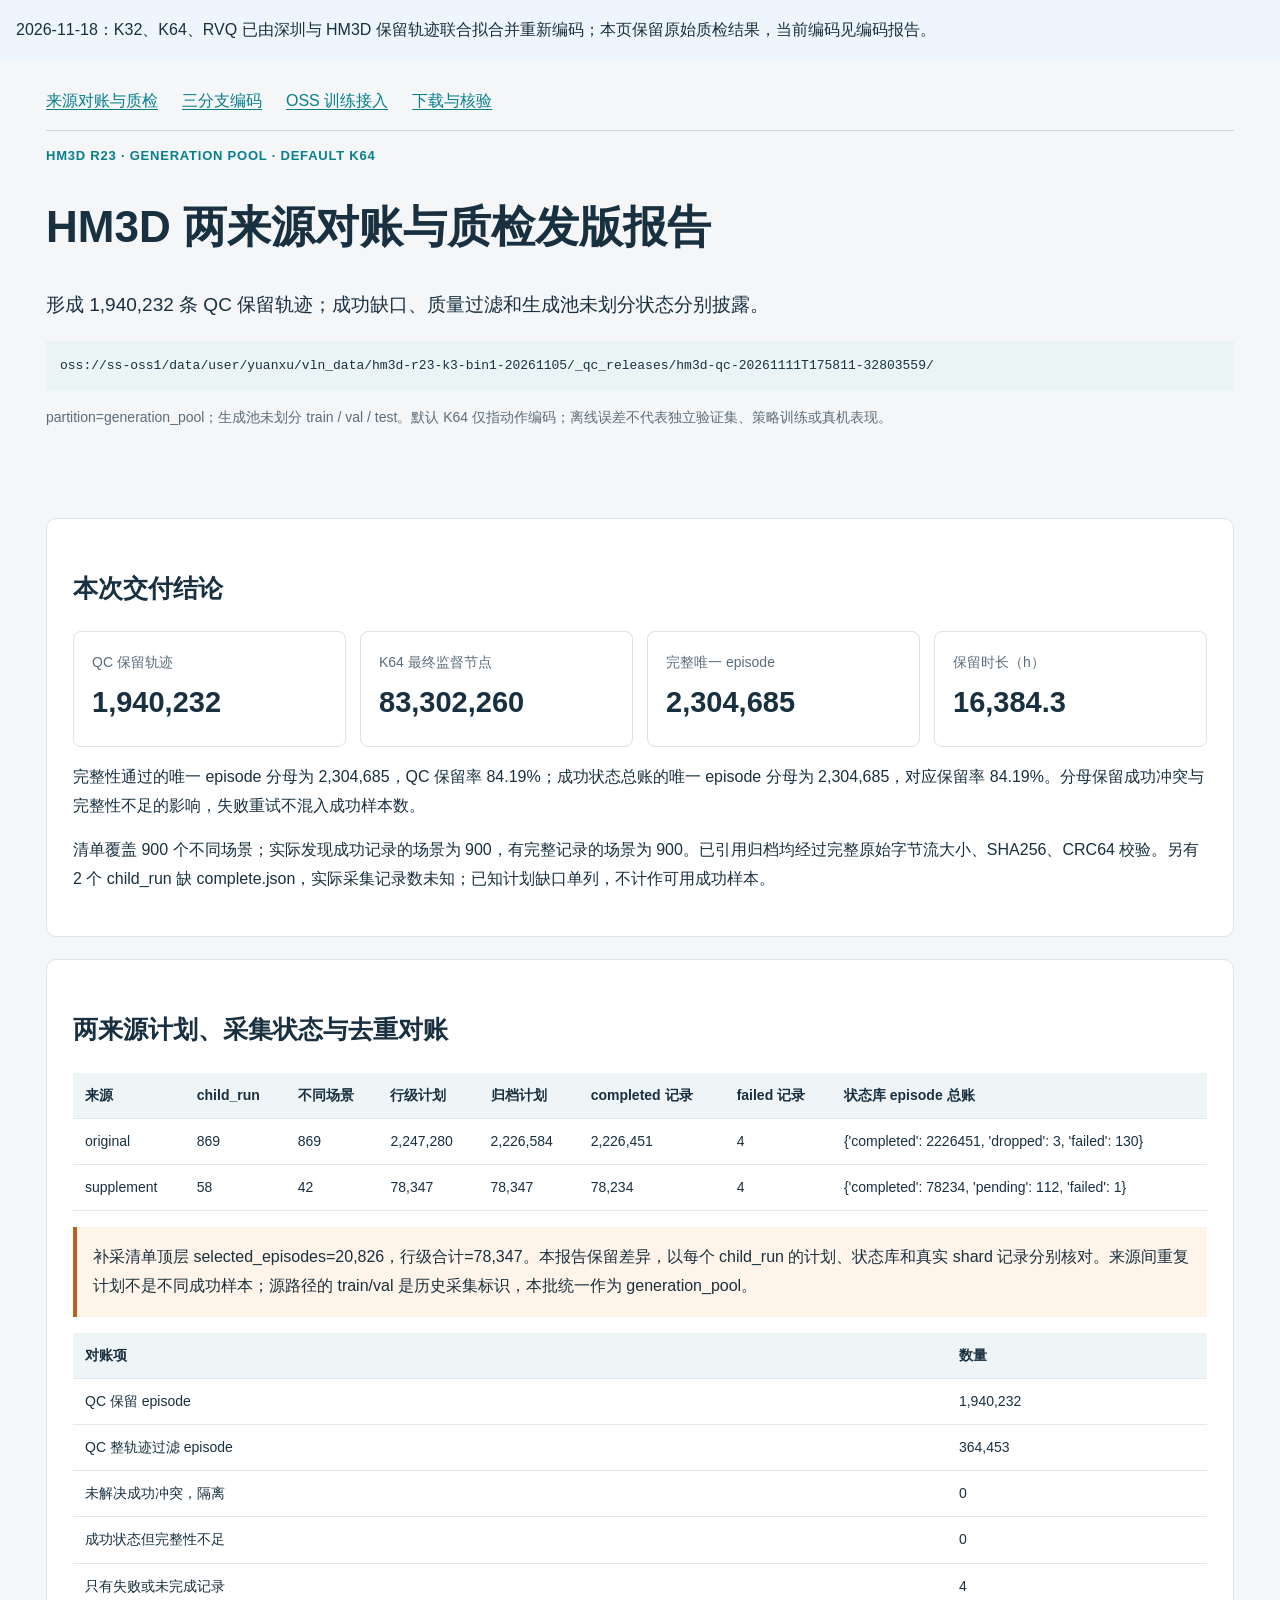
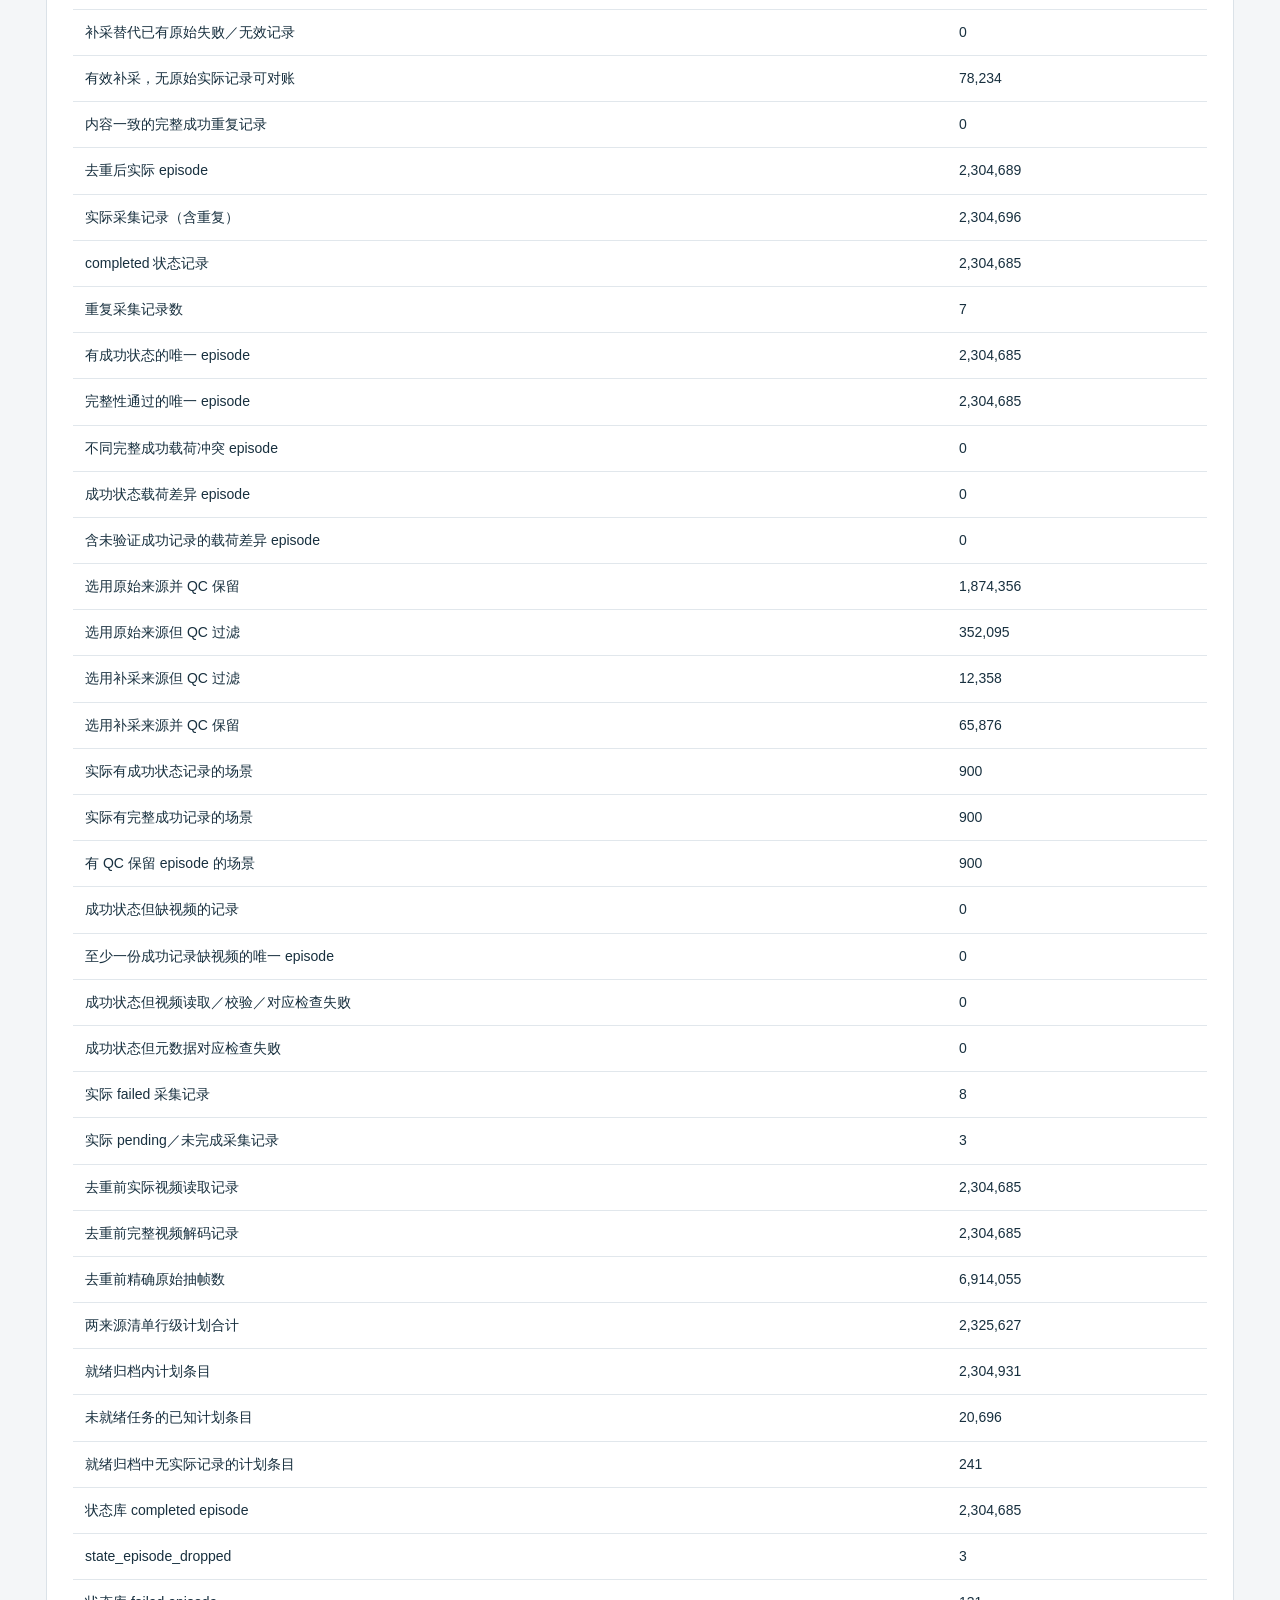
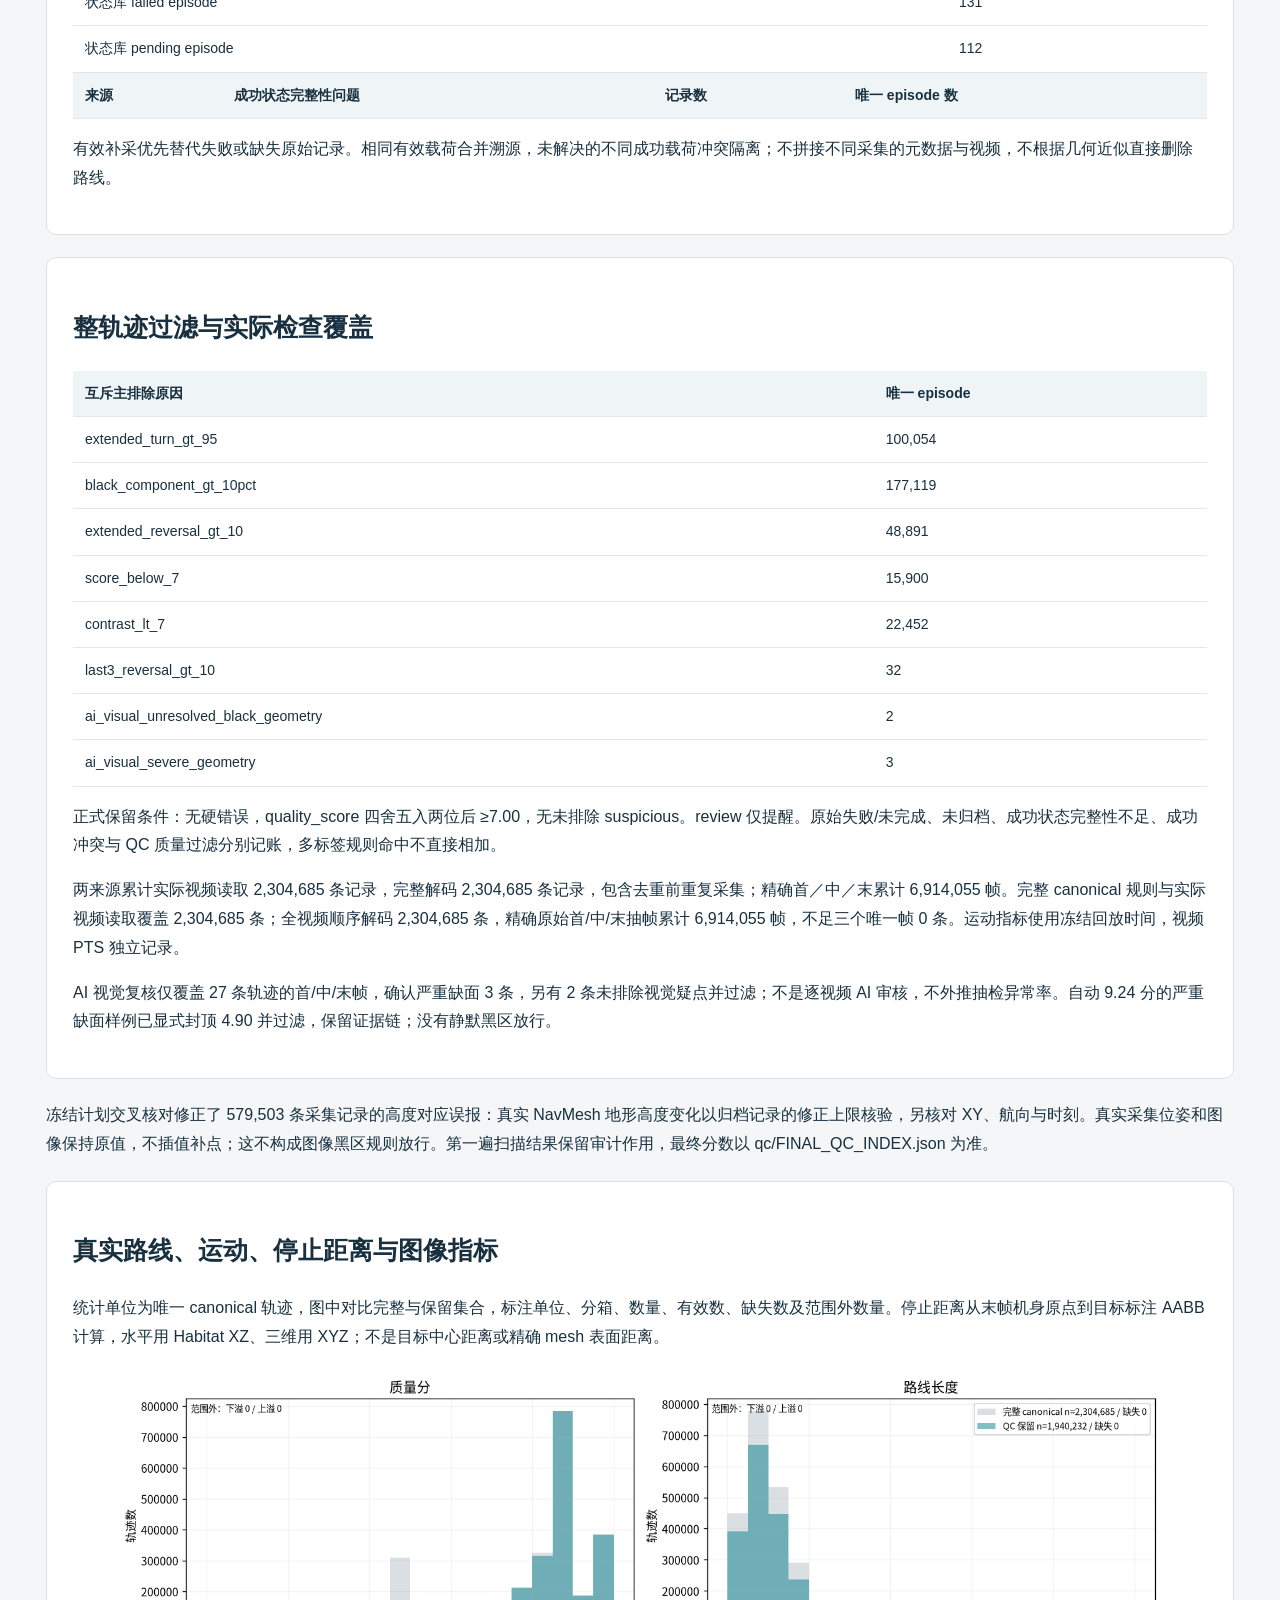
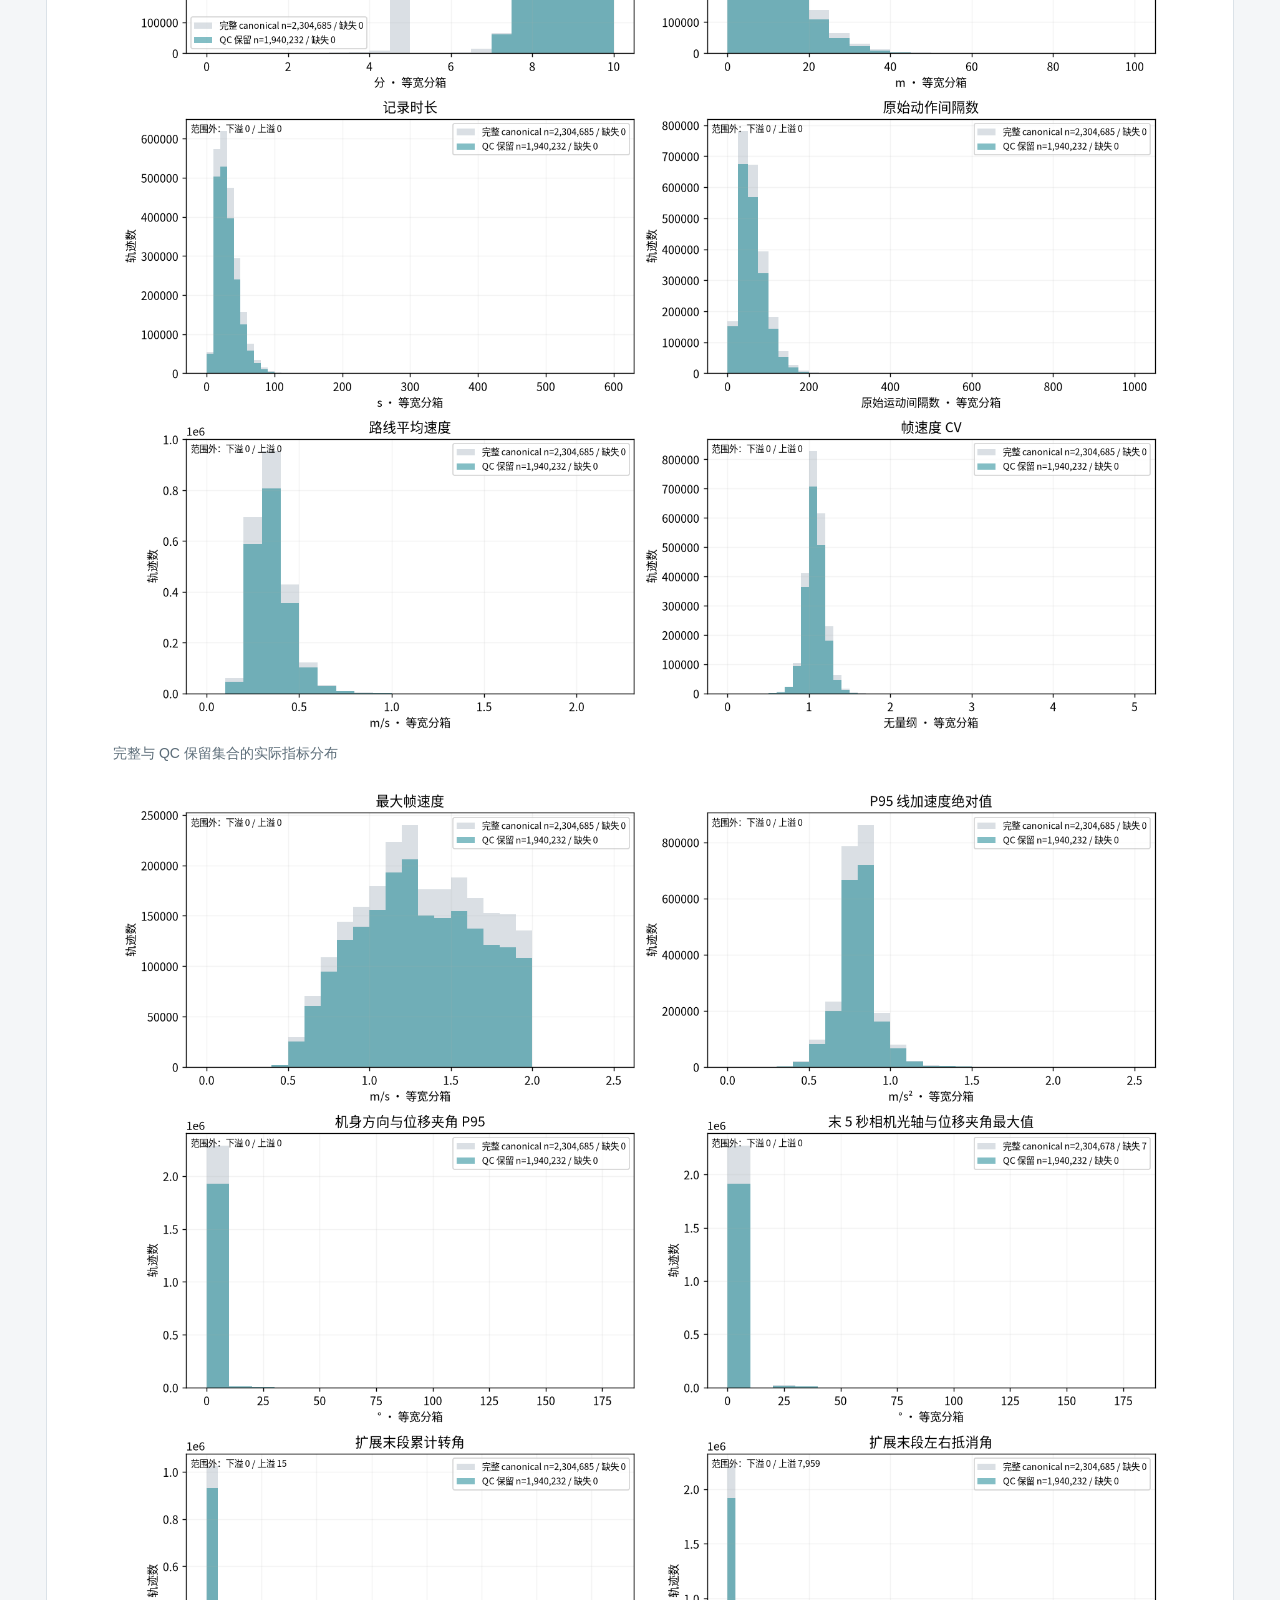
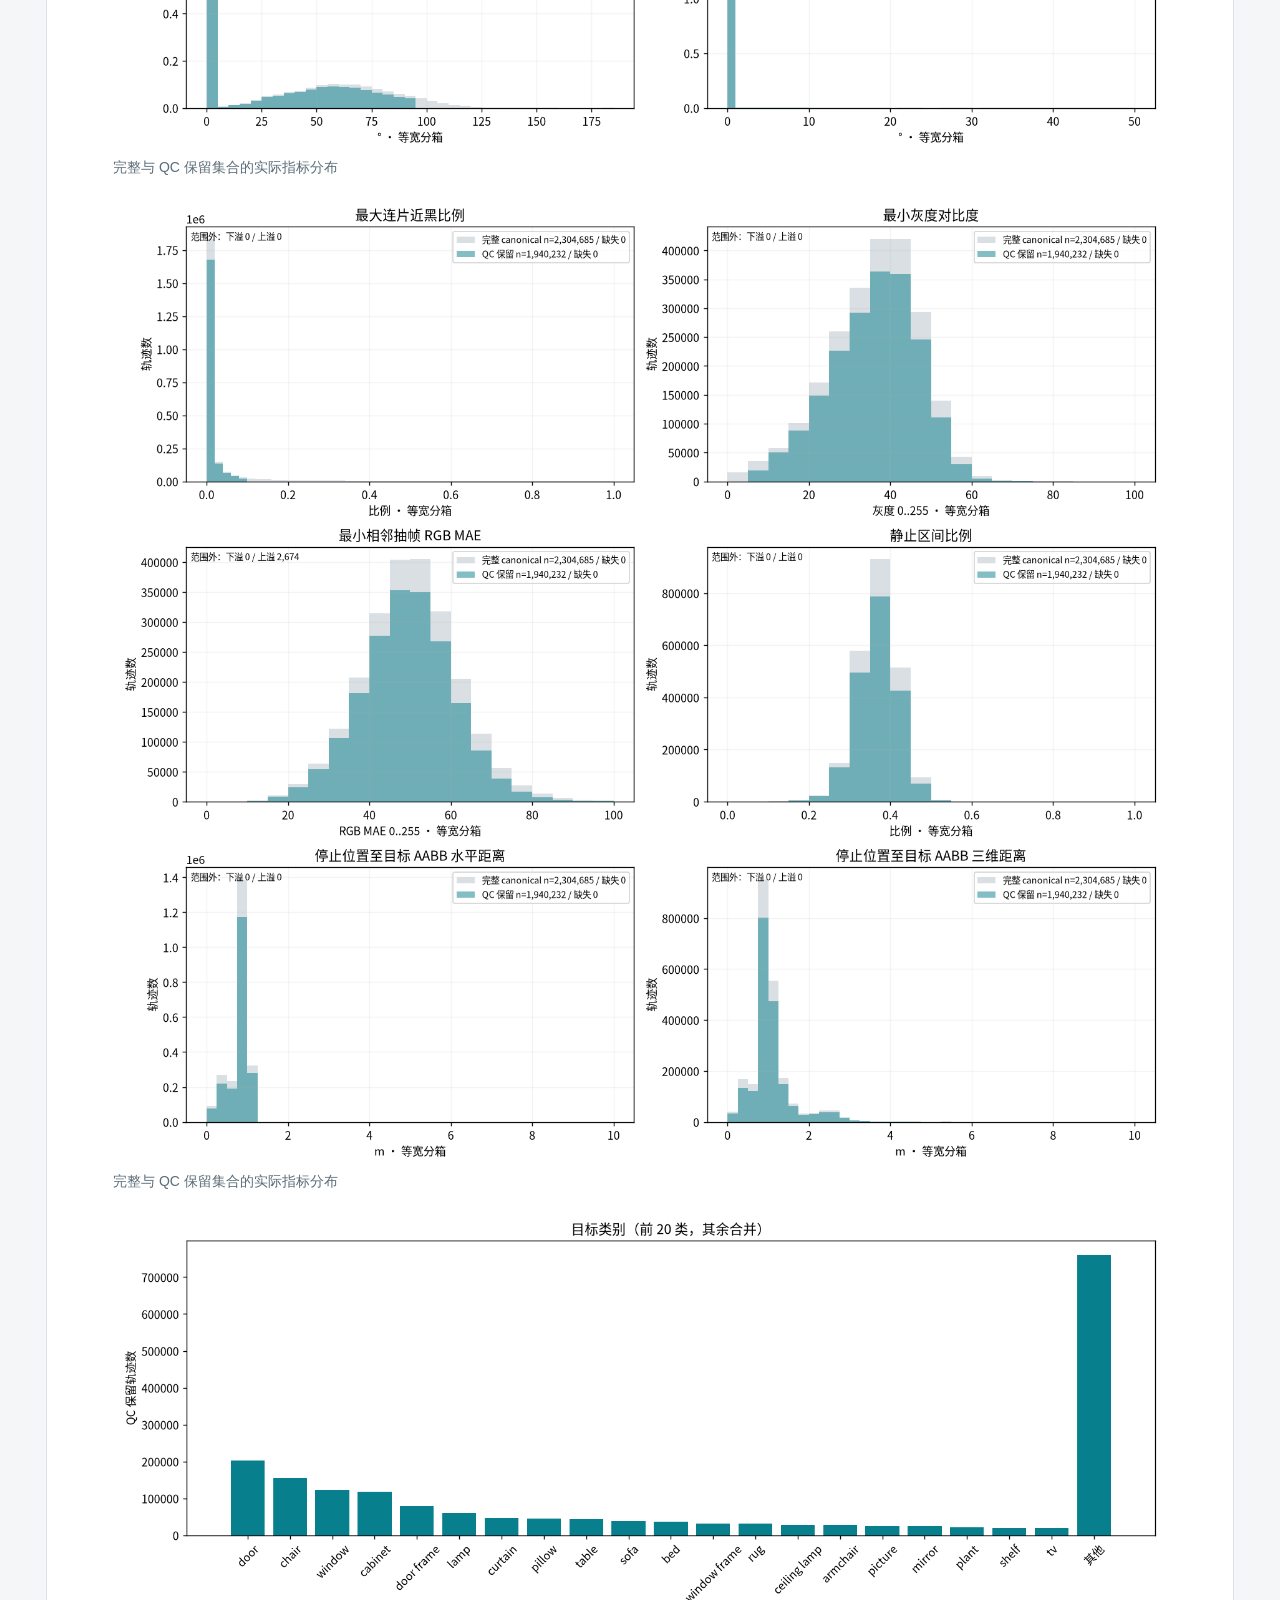
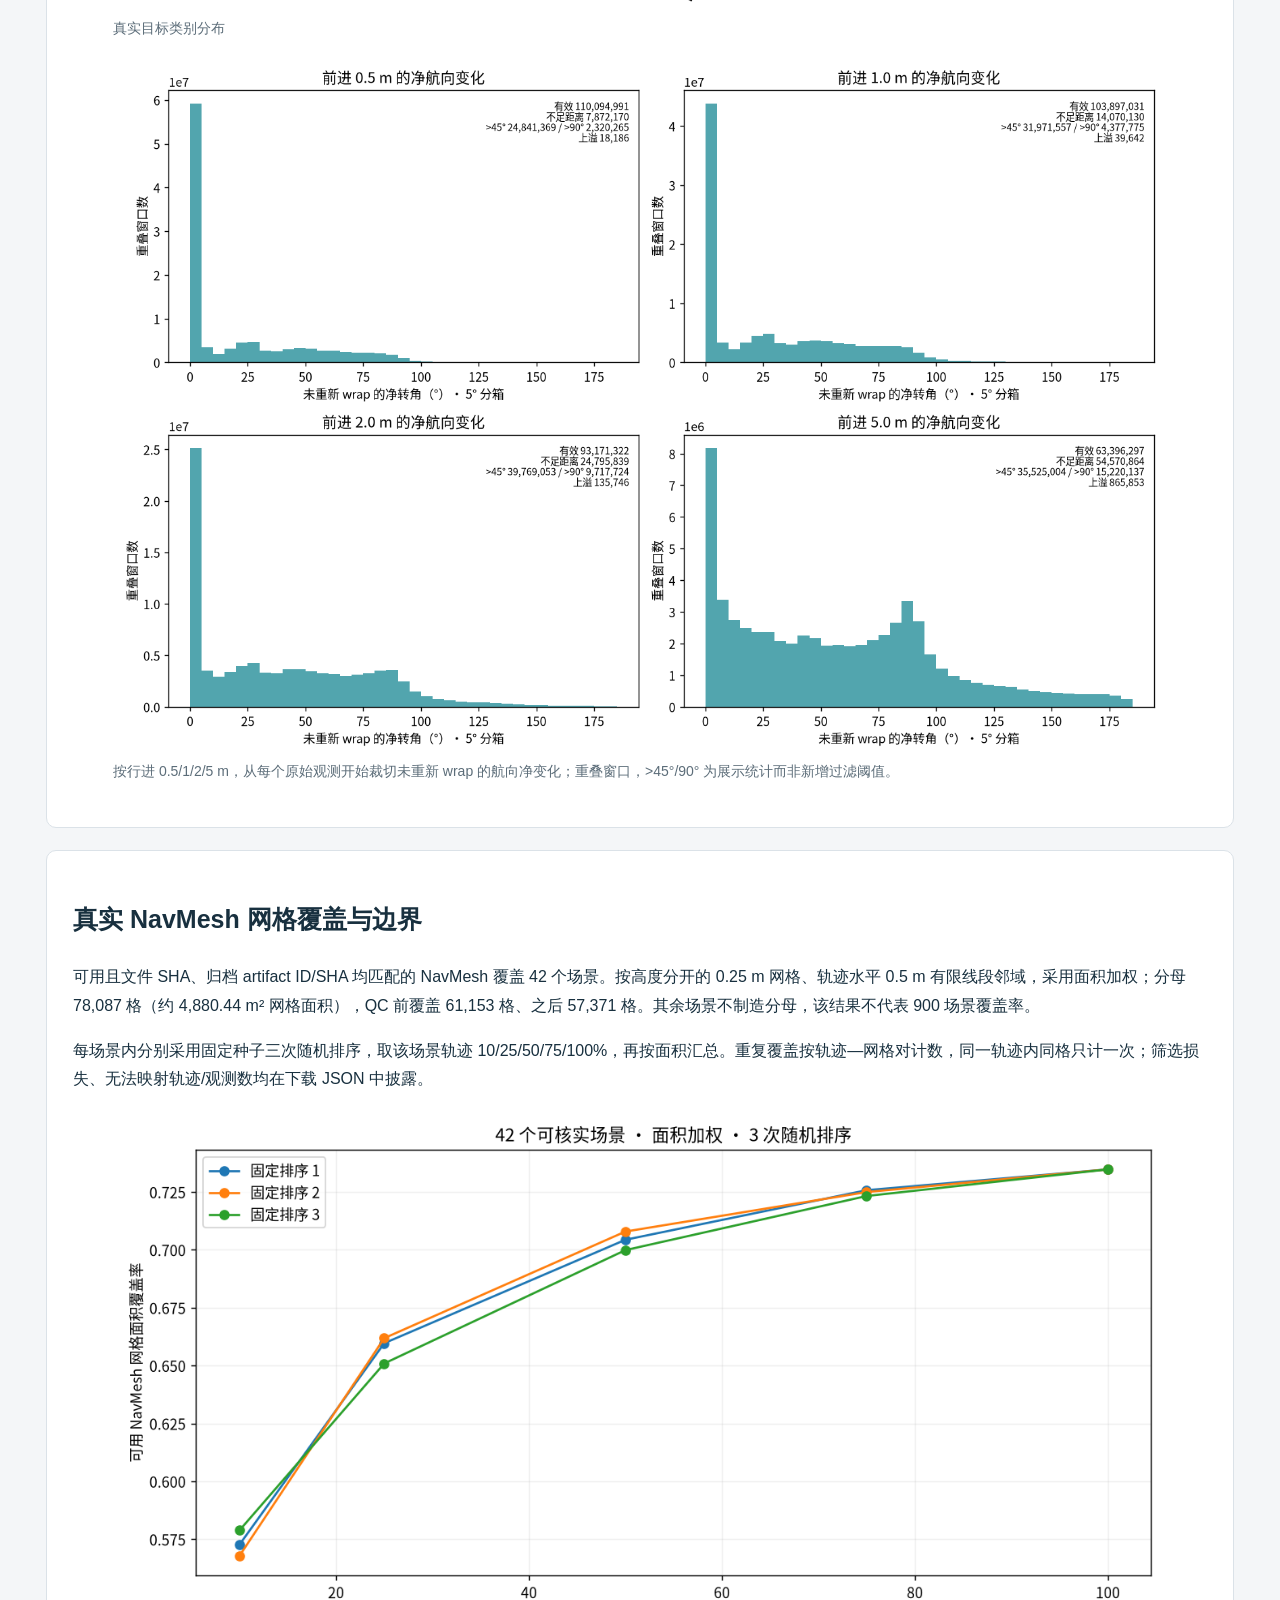
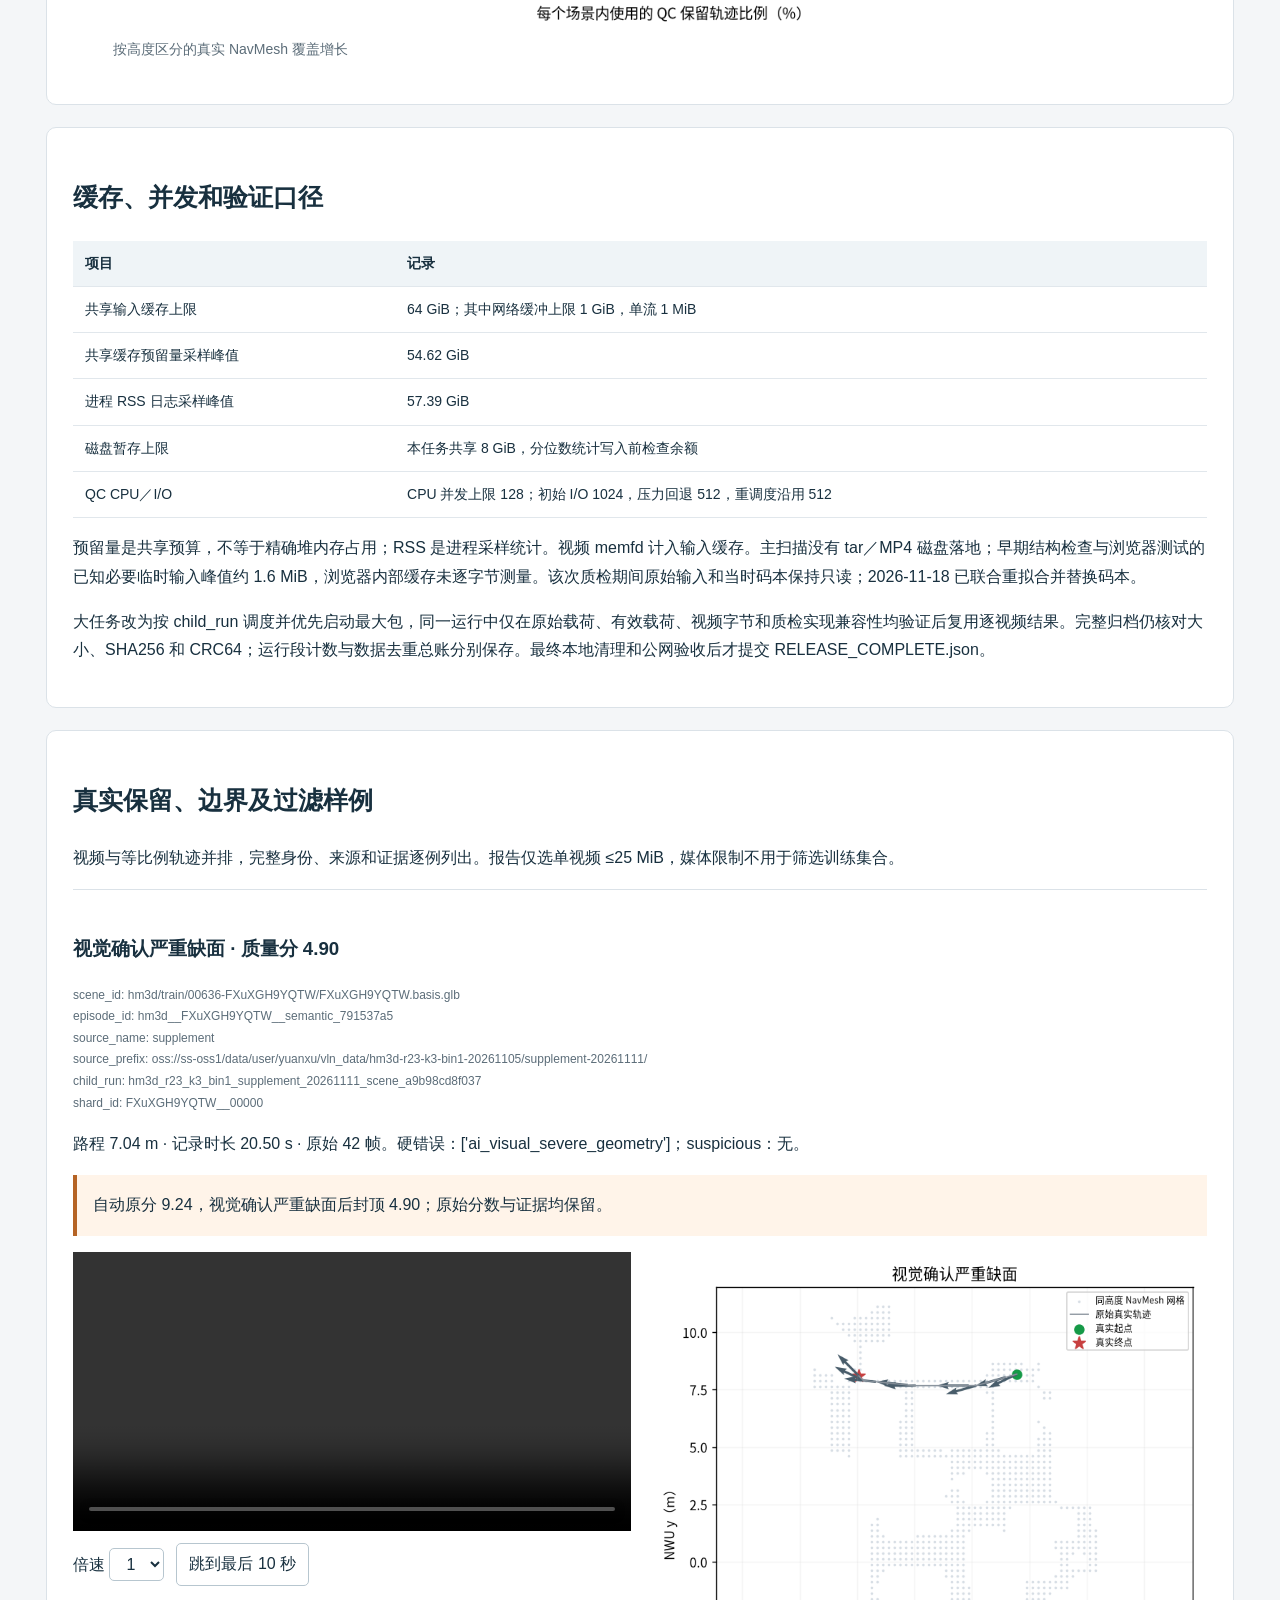
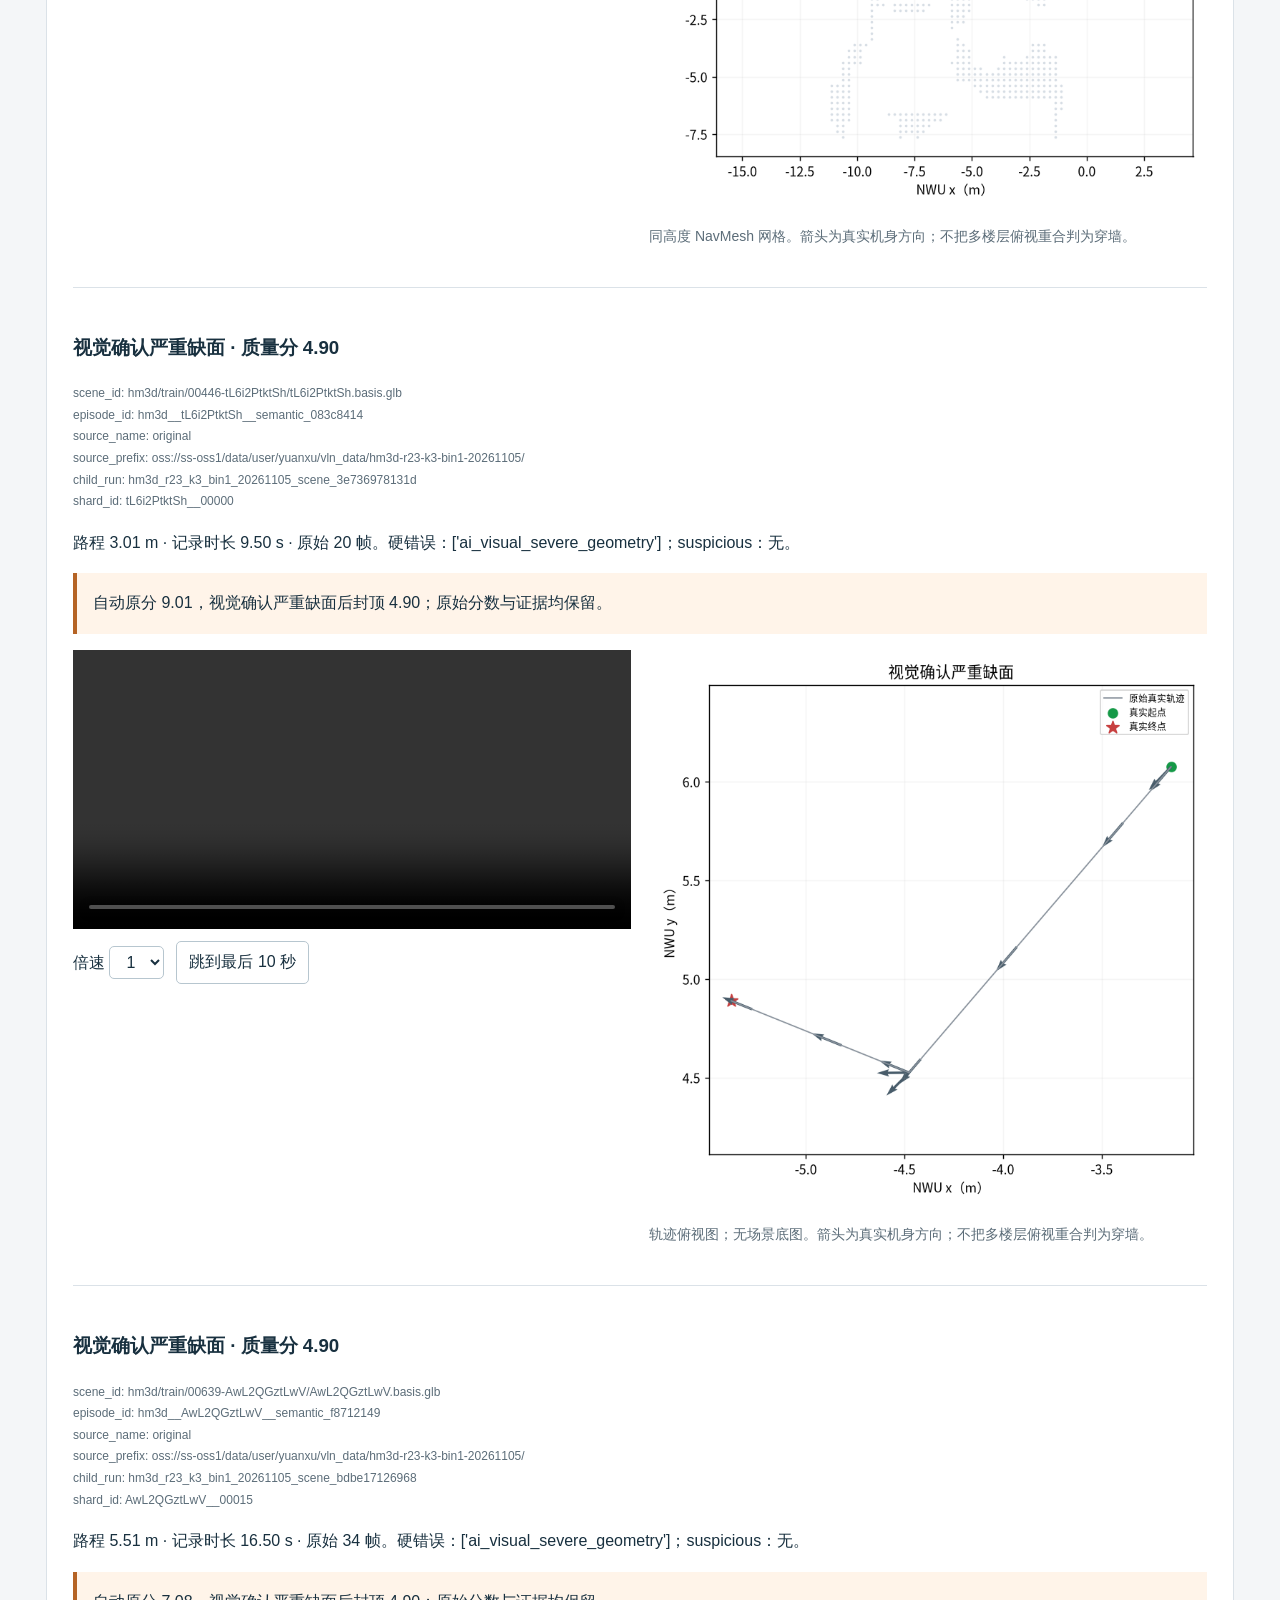
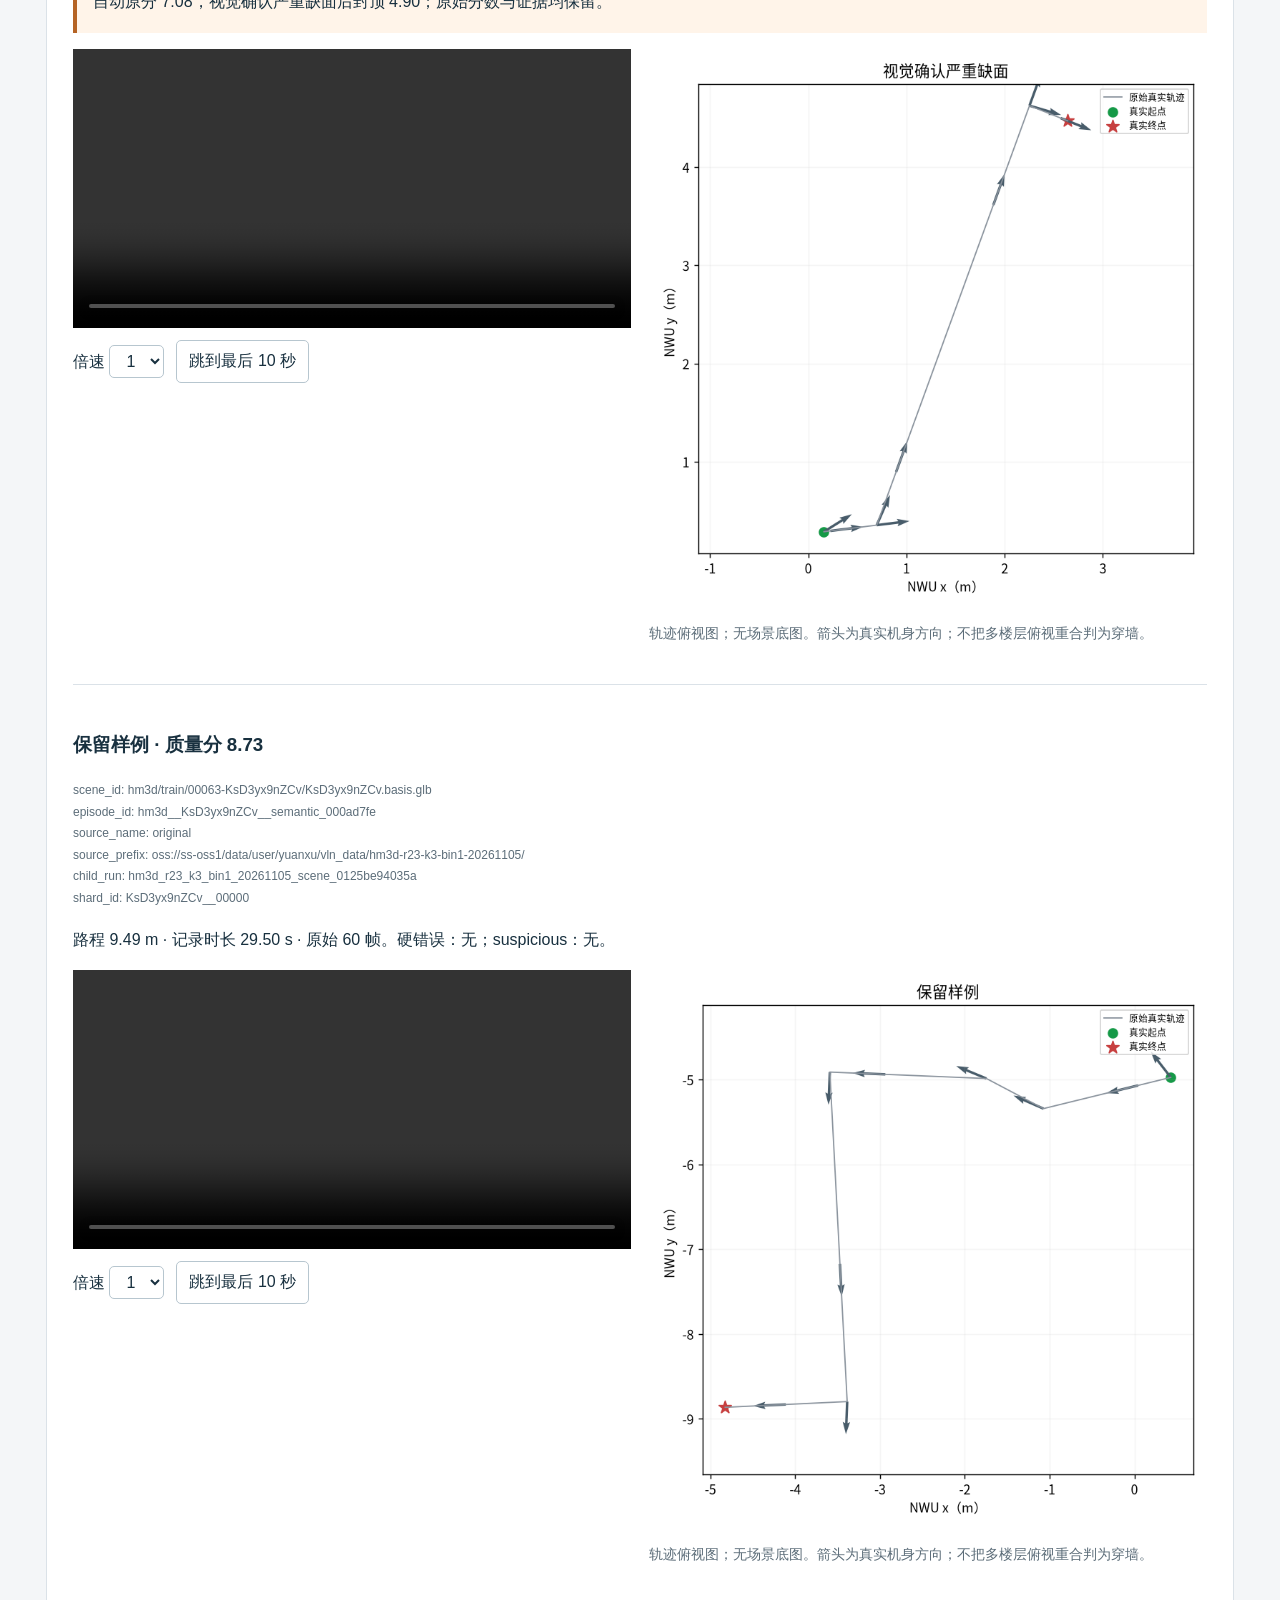
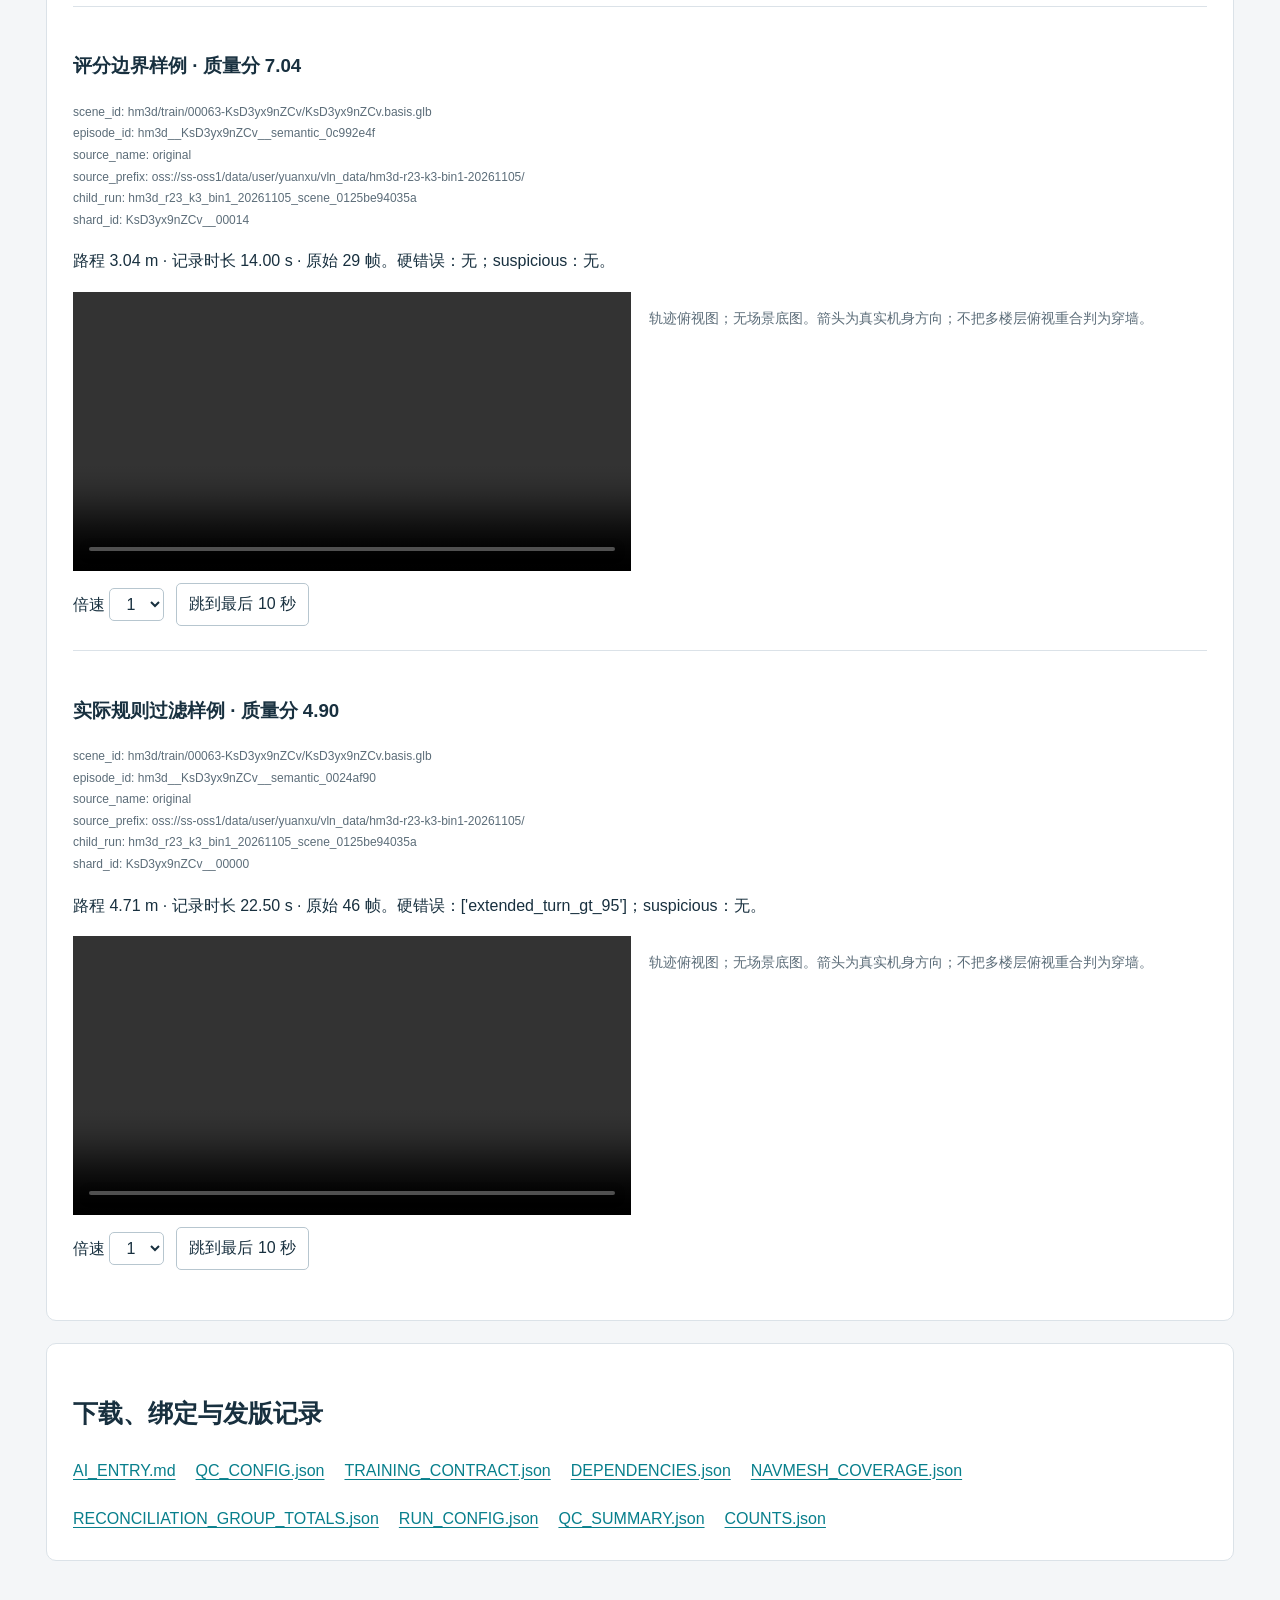
==== commit 775fb523: "Update report for joint codebooks" ====
--- a/index.html
+++ b/index.html
@@ -1 +1,2 @@
-<!doctype html><html lang="zh-CN"><head><meta charset="utf-8"><meta name="viewport" content="width=device-width,initial-scale=1"><title>HM3D 两来源对账与质检发版报告 · HM3D R23</title><link rel="stylesheet" href="style.css"></head><body><header><nav aria-label="主导航"><a href="index.html">来源对账与质检</a><a href="tokenizer.html">三分支编码</a><a href="training.html">OSS 训练接入</a><a href="#downloads">下载与核验</a></nav><p class="tag">HM3D R23 · GENERATION POOL · DEFAULT K64</p><h1>HM3D 两来源对账与质检发版报告</h1><p class="lead">形成 1,940,232 条 QC 保留轨迹；成功缺口、质量过滤和生成池未划分状态分别披露。</p><code class="uri">oss://ss-oss1/data/user/yuanxu/vln_data/hm3d-r23-k3-bin1-20261105/_qc_releases/hm3d-qc-20261111T175811-32803559/</code><p class="muted">partition=generation_pool；生成池未划分 train / val / test。默认 K64 仅指动作编码；离线误差不代表独立验证集、策略训练或真机表现。</p></header><main><section id="conclusion"><h2>本次交付结论</h2><div class="cards"><div class="card"><div class="muted">QC 保留轨迹</div><div class="value">1,940,232</div></div><div class="card"><div class="muted">K64 最终监督节点</div><div class="value">83,302,260</div></div><div class="card"><div class="muted">完整唯一 episode</div><div class="value">2,304,685</div></div><div class="card"><div class="muted">保留时长（h）</div><div class="value">16,384.3</div></div></div><p>完整性通过的唯一 episode 分母为 2,304,685，QC 保留率 84.19%；成功状态总账的唯一 episode 分母为 2,304,685，对应保留率 84.19%。分母保留成功冲突与完整性不足的影响，失败重试不混入成功样本数。</p><p>清单覆盖 900 个不同场景；实际发现成功记录的场景为 900，有完整记录的场景为 900。已引用归档均经过完整原始字节流大小、SHA256、CRC64 校验。另有 2 个 child_run 缺 complete.json，实际采集记录数未知；已知计划缺口单列，不计作可用成功样本。</p></section><section id="reconciliation"><h2>两来源计划、采集状态与去重对账</h2><div class="table-wrap"><table><thead><tr><th>来源</th><th>child_run</th><th>不同场景</th><th>行级计划</th><th>归档计划</th><th>completed 记录</th><th>failed 记录</th><th>状态库 episode 总账</th></tr></thead><tbody><tr><td>original</td><td>869</td><td>869</td><td>2,247,280</td><td>2,226,584</td><td>2,226,451</td><td>4</td><td>{&#x27;completed&#x27;: 2226451, &#x27;dropped&#x27;: 3, &#x27;failed&#x27;: 130}</td></tr><tr><td>supplement</td><td>58</td><td>42</td><td>78,347</td><td>78,347</td><td>78,234</td><td>4</td><td>{&#x27;completed&#x27;: 78234, &#x27;pending&#x27;: 112, &#x27;failed&#x27;: 1}</td></tr></tbody></table></div><p class="alert">补采清单顶层 selected_episodes=20,826，行级合计=78,347。本报告保留差异，以每个 child_run 的计划、状态库和真实 shard 记录分别核对。来源间重复计划不是不同成功样本；源路径的 train/val 是历史采集标识，本批统一作为 generation_pool。</p><div class="table-wrap"><table><thead><tr><th>对账项</th><th>数量</th></tr></thead><tbody><tr><td>QC 保留 episode</td><td>1,940,232</td></tr><tr><td>QC 整轨迹过滤 episode</td><td>364,453</td></tr><tr><td>未解决成功冲突，隔离</td><td>0</td></tr><tr><td>成功状态但完整性不足</td><td>0</td></tr><tr><td>只有失败或未完成记录</td><td>4</td></tr><tr><td>补采替代已有原始失败／无效记录</td><td>0</td></tr><tr><td>有效补采，无原始实际记录可对账</td><td>78,234</td></tr><tr><td>内容一致的完整成功重复记录</td><td>0</td></tr><tr><td>去重后实际 episode</td><td>2,304,689</td></tr><tr><td>实际采集记录（含重复）</td><td>2,304,696</td></tr><tr><td>completed 状态记录</td><td>2,304,685</td></tr><tr><td>重复采集记录数</td><td>7</td></tr><tr><td>有成功状态的唯一 episode</td><td>2,304,685</td></tr><tr><td>完整性通过的唯一 episode</td><td>2,304,685</td></tr><tr><td>不同完整成功载荷冲突 episode</td><td>0</td></tr><tr><td>成功状态载荷差异 episode</td><td>0</td></tr><tr><td>含未验证成功记录的载荷差异 episode</td><td>0</td></tr><tr><td>选用原始来源并 QC 保留</td><td>1,874,356</td></tr><tr><td>选用原始来源但 QC 过滤</td><td>352,095</td></tr><tr><td>选用补采来源但 QC 过滤</td><td>12,358</td></tr><tr><td>选用补采来源并 QC 保留</td><td>65,876</td></tr><tr><td>实际有成功状态记录的场景</td><td>900</td></tr><tr><td>实际有完整成功记录的场景</td><td>900</td></tr><tr><td>有 QC 保留 episode 的场景</td><td>900</td></tr><tr><td>成功状态但缺视频的记录</td><td>0</td></tr><tr><td>至少一份成功记录缺视频的唯一 episode</td><td>0</td></tr><tr><td>成功状态但视频读取／校验／对应检查失败</td><td>0</td></tr><tr><td>成功状态但元数据对应检查失败</td><td>0</td></tr><tr><td>实际 failed 采集记录</td><td>8</td></tr><tr><td>实际 pending／未完成采集记录</td><td>3</td></tr><tr><td>去重前实际视频读取记录</td><td>2,304,685</td></tr><tr><td>去重前完整视频解码记录</td><td>2,304,685</td></tr><tr><td>去重前精确原始抽帧数</td><td>6,914,055</td></tr><tr><td>两来源清单行级计划合计</td><td>2,325,627</td></tr><tr><td>就绪归档内计划条目</td><td>2,304,931</td></tr><tr><td>未就绪任务的已知计划条目</td><td>20,696</td></tr><tr><td>就绪归档中无实际记录的计划条目</td><td>241</td></tr><tr><td>状态库 completed episode</td><td>2,304,685</td></tr><tr><td>state_episode_dropped</td><td>3</td></tr><tr><td>状态库 failed episode</td><td>131</td></tr><tr><td>状态库 pending episode</td><td>112</td></tr></tbody></table></div><div class="table-wrap"><table><thead><tr><th>来源</th><th>成功状态完整性问题</th><th>记录数</th><th>唯一 episode 数</th></tr></thead><tbody></tbody></table></div><p>有效补采优先替代失败或缺失原始记录。相同有效载荷合并溯源，未解决的不同成功载荷冲突隔离；不拼接不同采集的元数据与视频，不根据几何近似直接删除路线。</p></section><section id="filtering"><h2>整轨迹过滤与实际检查覆盖</h2><div class="table-wrap"><table><thead><tr><th>互斥主排除原因</th><th>唯一 episode</th></tr></thead><tbody><tr><td>extended_turn_gt_95</td><td>100,054</td></tr><tr><td>black_component_gt_10pct</td><td>177,119</td></tr><tr><td>extended_reversal_gt_10</td><td>48,891</td></tr><tr><td>score_below_7</td><td>15,900</td></tr><tr><td>contrast_lt_7</td><td>22,452</td></tr><tr><td>last3_reversal_gt_10</td><td>32</td></tr><tr><td>ai_visual_unresolved_black_geometry</td><td>2</td></tr><tr><td>ai_visual_severe_geometry</td><td>3</td></tr></tbody></table></div><p>正式保留条件：无硬错误，quality_score 四舍五入两位后 ≥7.00，无未排除 suspicious。review 仅提醒。原始失败/未完成、未归档、成功状态完整性不足、成功冲突与 QC 质量过滤分别记账，多标签规则命中不直接相加。</p><p>两来源累计实际视频读取 2,304,685 条记录，完整解码 2,304,685 条记录，包含去重前重复采集；精确首／中／末累计 6,914,055 帧。完整 canonical 规则与实际视频读取覆盖 2,304,685 条；全视频顺序解码 2,304,685 条，精确原始首/中/末抽帧累计 6,914,055 帧，不足三个唯一帧 0 条。运动指标使用冻结回放时间，视频 PTS 独立记录。</p><p>AI 视觉复核仅覆盖 27 条轨迹的首/中/末帧，确认严重缺面 3 条，另有 2 条未排除视觉疑点并过滤；不是逐视频 AI 审核，不外推抽检异常率。自动 9.24 分的严重缺面样例已显式封顶 4.90 并过滤，保留证据链；没有静默黑区放行。</p></section><p>冻结计划交叉核对修正了 579,503 条采集记录的高度对应误报：真实 NavMesh 地形高度变化以归档记录的修正上限核验，另核对 XY、航向与时刻。真实采集位姿和图像保持原值，不插值补点；这不构成图像黑区规则放行。第一遍扫描结果保留审计作用，最终分数以 qc/FINAL_QC_INDEX.json 为准。</p><section id="metrics"><h2>真实路线、运动、停止距离与图像指标</h2><p>统计单位为唯一 canonical 轨迹，图中对比完整与保留集合，标注单位、分箱、数量、有效数、缺失数及范围外数量。停止距离从末帧机身原点到目标标注 AABB 计算，水平用 Habitat XZ、三维用 XYZ；不是目标中心距离或精确 mesh 表面距离。</p><figure><a href="assets/qc-distributions-0.png"><img loading="lazy" src="assets/qc-distributions-0.png" alt="完整与 QC 保留集合的实际指标分布"></a><figcaption>完整与 QC 保留集合的实际指标分布</figcaption></figure><figure><a href="assets/qc-distributions-1.png"><img loading="lazy" src="assets/qc-distributions-1.png" alt="完整与 QC 保留集合的实际指标分布"></a><figcaption>完整与 QC 保留集合的实际指标分布</figcaption></figure><figure><a href="assets/qc-distributions-2.png"><img loading="lazy" src="assets/qc-distributions-2.png" alt="完整与 QC 保留集合的实际指标分布"></a><figcaption>完整与 QC 保留集合的实际指标分布</figcaption></figure><figure><a href="assets/target-categories.png"><img loading="lazy" src="assets/target-categories.png" alt="真实目标类别分布"></a><figcaption>真实目标类别分布</figcaption></figure><figure><a href="assets/direction-windows.png"><img loading="lazy" src="assets/direction-windows.png" alt="按行进 0.5/1/2/5 m，从每个原始观测开始裁切未重新 wrap 的航向净变化；重叠窗口，&gt;45°/90° 为展示统计而非新增过滤阈值。"></a><figcaption>按行进 0.5/1/2/5 m，从每个原始观测开始裁切未重新 wrap 的航向净变化；重叠窗口，&gt;45°/90° 为展示统计而非新增过滤阈值。</figcaption></figure></section><section id="coverage"><h2>真实 NavMesh 网格覆盖与边界</h2><p>可用且文件 SHA、归档 artifact ID/SHA 均匹配的 NavMesh 覆盖 42 个场景。按高度分开的 0.25 m 网格、轨迹水平 0.5 m 有限线段邻域，采用面积加权；分母 78,087 格（约 4,880.44 m² 网格面积），QC 前覆盖 61,153 格、之后 57,371 格。其余场景不制造分母，该结果不代表 900 场景覆盖率。</p><p>每场景内分别采用固定种子三次随机排序，取该场景轨迹 10/25/50/75/100%，再按面积汇总。重复覆盖按轨迹—网格对计数，同一轨迹内同格只计一次；筛选损失、无法映射轨迹/观测数均在下载 JSON 中披露。</p><figure><a href="assets/navmesh-growth.png"><img loading="lazy" src="assets/navmesh-growth.png" alt="按高度区分的真实 NavMesh 覆盖增长"></a><figcaption>按高度区分的真实 NavMesh 覆盖增长</figcaption></figure></section><section id="runtime"><h2>缓存、并发和验证口径</h2><div class="table-wrap"><table><thead><tr><th>项目</th><th>记录</th></tr></thead><tbody><tr><td>共享输入缓存上限</td><td>64 GiB；其中网络缓冲上限 1 GiB，单流 1 MiB</td></tr><tr><td>共享缓存预留量采样峰值</td><td>54.62 GiB</td></tr><tr><td>进程 RSS 日志采样峰值</td><td>57.39 GiB</td></tr><tr><td>磁盘暂存上限</td><td>本任务共享 8 GiB，分位数统计写入前检查余额</td></tr><tr><td>QC CPU／I/O</td><td>CPU 并发上限 128；初始 I/O 1024，压力回退 512，重调度沿用 512</td></tr></tbody></table></div><p>预留量是共享预算，不等于精确堆内存占用；RSS 是进程采样统计。视频 memfd 计入输入缓存。主扫描没有 tar／MP4 磁盘落地；早期结构检查与浏览器测试的已知必要临时输入峰值约 1.6 MiB，浏览器内部缓存未逐字节测量。原始输入、码本保持只读。</p><p>大任务改为按 child_run 调度并优先启动最大包，同一运行中仅在原始载荷、有效载荷、视频字节和质检实现兼容性均验证后复用逐视频结果。完整归档仍核对大小、SHA256 和 CRC64；运行段计数与数据去重总账分别保存。最终本地清理和公网验收后才提交 RELEASE_COMPLETE.json。</p></section><section id="cases"><h2>真实保留、边界及过滤样例</h2><p>视频与等比例轨迹并排，完整身份、来源和证据逐例列出。报告仅选单视频 ≤25 MiB，媒体限制不用于筛选训练集合。</p><article class="case" id="case-0"><h3>视觉确认严重缺面 · 质量分 4.90</h3><p class="identity">scene_id: hm3d/train/00636-FXuXGH9YQTW/FXuXGH9YQTW.basis.glb<br>episode_id: hm3d__FXuXGH9YQTW__semantic_791537a5<br>source_name: supplement<br>source_prefix: oss://ss-oss1/data/user/yuanxu/vln_data/hm3d-r23-k3-bin1-20261105/supplement-20261111/<br>child_run: hm3d_r23_k3_bin1_supplement_20261111_scene_a9b98cd8f037<br>shard_id: FXuXGH9YQTW__00000</p><p>路程 7.04 m · 记录时长 20.50 s · 原始 42 帧。硬错误：[&#x27;ai_visual_severe_geometry&#x27;]；suspicious：无。</p><p class="alert">自动原分 9.24，视觉确认严重缺面后封顶 4.90；原始分数与证据均保留。</p><div class="media"><div><video controls preload="metadata" playsinline src="assets/cb971c8dd7b87966.mp4"></video><div class="controls"><label>倍速 <select data-speed aria-label="播放倍速"><option>1</option><option>2</option><option>4</option><option>8</option></select></label><button data-tail>跳到最后 10 秒</button></div></div><div><img loading="lazy" src="assets/cb971c8dd7b87966-trajectory.png" alt="真实与解码轨迹，等比例米坐标"><p class="muted">同高度 NavMesh 网格。箭头为真实机身方向；不把多楼层俯视重合判为穿墙。</p></div></div></article><article class="case" id="case-1"><h3>视觉确认严重缺面 · 质量分 4.90</h3><p class="identity">scene_id: hm3d/train/00446-tL6i2PtktSh/tL6i2PtktSh.basis.glb<br>episode_id: hm3d__tL6i2PtktSh__semantic_083c8414<br>source_name: original<br>source_prefix: oss://ss-oss1/data/user/yuanxu/vln_data/hm3d-r23-k3-bin1-20261105/<br>child_run: hm3d_r23_k3_bin1_20261105_scene_3e736978131d<br>shard_id: tL6i2PtktSh__00000</p><p>路程 3.01 m · 记录时长 9.50 s · 原始 20 帧。硬错误：[&#x27;ai_visual_severe_geometry&#x27;]；suspicious：无。</p><p class="alert">自动原分 9.01，视觉确认严重缺面后封顶 4.90；原始分数与证据均保留。</p><div class="media"><div><video controls preload="metadata" playsinline src="assets/f081bb4aadd26855.mp4"></video><div class="controls"><label>倍速 <select data-speed aria-label="播放倍速"><option>1</option><option>2</option><option>4</option><option>8</option></select></label><button data-tail>跳到最后 10 秒</button></div></div><div><img loading="lazy" src="assets/f081bb4aadd26855-trajectory.png" alt="真实与解码轨迹，等比例米坐标"><p class="muted">轨迹俯视图；无场景底图。箭头为真实机身方向；不把多楼层俯视重合判为穿墙。</p></div></div></article><article class="case" id="case-2"><h3>视觉确认严重缺面 · 质量分 4.90</h3><p class="identity">scene_id: hm3d/train/00639-AwL2QGztLwV/AwL2QGztLwV.basis.glb<br>episode_id: hm3d__AwL2QGztLwV__semantic_f8712149<br>source_name: original<br>source_prefix: oss://ss-oss1/data/user/yuanxu/vln_data/hm3d-r23-k3-bin1-20261105/<br>child_run: hm3d_r23_k3_bin1_20261105_scene_bdbe17126968<br>shard_id: AwL2QGztLwV__00015</p><p>路程 5.51 m · 记录时长 16.50 s · 原始 34 帧。硬错误：[&#x27;ai_visual_severe_geometry&#x27;]；suspicious：无。</p><p class="alert">自动原分 7.08，视觉确认严重缺面后封顶 4.90；原始分数与证据均保留。</p><div class="media"><div><video controls preload="metadata" playsinline src="assets/e9300011decdb129.mp4"></video><div class="controls"><label>倍速 <select data-speed aria-label="播放倍速"><option>1</option><option>2</option><option>4</option><option>8</option></select></label><button data-tail>跳到最后 10 秒</button></div></div><div><img loading="lazy" src="assets/e9300011decdb129-trajectory.png" alt="真实与解码轨迹，等比例米坐标"><p class="muted">轨迹俯视图；无场景底图。箭头为真实机身方向；不把多楼层俯视重合判为穿墙。</p></div></div></article><article class="case" id="case-3"><h3>保留样例 · 质量分 8.73</h3><p class="identity">scene_id: hm3d/train/00063-KsD3yx9nZCv/KsD3yx9nZCv.basis.glb<br>episode_id: hm3d__KsD3yx9nZCv__semantic_000ad7fe<br>source_name: original<br>source_prefix: oss://ss-oss1/data/user/yuanxu/vln_data/hm3d-r23-k3-bin1-20261105/<br>child_run: hm3d_r23_k3_bin1_20261105_scene_0125be94035a<br>shard_id: KsD3yx9nZCv__00000</p><p>路程 9.49 m · 记录时长 29.50 s · 原始 60 帧。硬错误：无；suspicious：无。</p><div class="media"><div><video controls preload="metadata" playsinline src="assets/b9e005bddb11b989.mp4"></video><div class="controls"><label>倍速 <select data-speed aria-label="播放倍速"><option>1</option><option>2</option><option>4</option><option>8</option></select></label><button data-tail>跳到最后 10 秒</button></div></div><div><img loading="lazy" src="assets/b9e005bddb11b989-trajectory.png" alt="真实与解码轨迹，等比例米坐标"><p class="muted">轨迹俯视图；无场景底图。箭头为真实机身方向；不把多楼层俯视重合判为穿墙。</p></div></div></article><article class="case" id="case-4"><h3>评分边界样例 · 质量分 7.04</h3><p class="identity">scene_id: hm3d/train/00063-KsD3yx9nZCv/KsD3yx9nZCv.basis.glb<br>episode_id: hm3d__KsD3yx9nZCv__semantic_0c992e4f<br>source_name: original<br>source_prefix: oss://ss-oss1/data/user/yuanxu/vln_data/hm3d-r23-k3-bin1-20261105/<br>child_run: hm3d_r23_k3_bin1_20261105_scene_0125be94035a<br>shard_id: KsD3yx9nZCv__00014</p><p>路程 3.04 m · 记录时长 14.00 s · 原始 29 帧。硬错误：无；suspicious：无。</p><div class="media"><div><video controls preload="metadata" playsinline src="assets/d1b701a4bf25bca6.mp4"></video><div class="controls"><label>倍速 <select data-speed aria-label="播放倍速"><option>1</option><option>2</option><option>4</option><option>8</option></select></label><button data-tail>跳到最后 10 秒</button></div></div><div><img loading="lazy" src="assets/d1b701a4bf25bca6-trajectory.png" alt="真实与解码轨迹，等比例米坐标"><p class="muted">轨迹俯视图；无场景底图。箭头为真实机身方向；不把多楼层俯视重合判为穿墙。</p></div></div></article><article class="case" id="case-5"><h3>实际规则过滤样例 · 质量分 4.90</h3><p class="identity">scene_id: hm3d/train/00063-KsD3yx9nZCv/KsD3yx9nZCv.basis.glb<br>episode_id: hm3d__KsD3yx9nZCv__semantic_0024af90<br>source_name: original<br>source_prefix: oss://ss-oss1/data/user/yuanxu/vln_data/hm3d-r23-k3-bin1-20261105/<br>child_run: hm3d_r23_k3_bin1_20261105_scene_0125be94035a<br>shard_id: KsD3yx9nZCv__00000</p><p>路程 4.71 m · 记录时长 22.50 s · 原始 46 帧。硬错误：[&#x27;extended_turn_gt_95&#x27;]；suspicious：无。</p><div class="media"><div><video controls preload="metadata" playsinline src="assets/57a56a2478f1fde8.mp4"></video><div class="controls"><label>倍速 <select data-speed aria-label="播放倍速"><option>1</option><option>2</option><option>4</option><option>8</option></select></label><button data-tail>跳到最后 10 秒</button></div></div><div><img loading="lazy" src="assets/57a56a2478f1fde8-trajectory.png" alt="真实与解码轨迹，等比例米坐标"><p class="muted">轨迹俯视图；无场景底图。箭头为真实机身方向；不把多楼层俯视重合判为穿墙。</p></div></div></article><article class="case" id="case-6"><h3>K32 较低重建误差 · 质量分 7.79</h3><p class="identity">scene_id: hm3d/train/00744-1S7LAXRdDqK/1S7LAXRdDqK.basis.glb<br>episode_id: hm3d__1S7LAXRdDqK__semantic_4eaa5b45<br>source_name: supplement<br>source_prefix: oss://ss-oss1/data/user/yuanxu/vln_data/hm3d-r23-k3-bin1-20261105/supplement-20261111/<br>child_run: hm3d_r23_k3_bin1_supplement_20261111_scene_8569d9506048<br>shard_id: 1S7LAXRdDqK__00001</p><p>路程 6.28 m · 记录时长 18.00 s · 原始 37 帧。硬错误：无；suspicious：无。</p><div class="media"><div><video controls preload="metadata" playsinline src="assets/2ee7cb1ea414f6d8.mp4"></video><div class="controls"><label>倍速 <select data-speed aria-label="播放倍速"><option>1</option><option>2</option><option>4</option><option>8</option></select></label><button data-tail>跳到最后 10 秒</button></div></div><div><img loading="lazy" src="assets/2ee7cb1ea414f6d8-trajectory.png" alt="真实与解码轨迹，等比例米坐标"><p class="muted">同高度 NavMesh 网格。箭头为真实机身方向；不把多楼层俯视重合判为穿墙。</p></div></div><div class="table-wrap"><table><thead><tr><th>分支</th><th>同节点数</th><th>整轨迹 ADE（m）</th><th>FDE（m）</th></tr></thead><tbody><tr><td>K32</td><td>25</td><td>0.02139</td><td>0.02145</td></tr><tr><td>K64</td><td>25</td><td>0.1648</td><td>0.2585</td></tr><tr><td>RVQ</td><td>25</td><td>0.03916</td><td>0.05052</td></tr></tbody></table></div></article><article class="case" id="case-7"><h3>K64 较低重建误差 · 质量分 9.77</h3><p class="identity">scene_id: hm3d/train/00744-1S7LAXRdDqK/1S7LAXRdDqK.basis.glb<br>episode_id: hm3d__1S7LAXRdDqK__semantic_493175d6<br>source_name: supplement<br>source_prefix: oss://ss-oss1/data/user/yuanxu/vln_data/hm3d-r23-k3-bin1-20261105/supplement-20261111/<br>child_run: hm3d_r23_k3_bin1_supplement_20261111_scene_8569d9506048<br>shard_id: 1S7LAXRdDqK__00000</p><p>路程 3.34 m · 记录时长 14.50 s · 原始 30 帧。硬错误：无；suspicious：无。</p><div class="media"><div><video controls preload="metadata" playsinline src="assets/585918d5f4da1066.mp4"></video><div class="controls"><label>倍速 <select data-speed aria-label="播放倍速"><option>1</option><option>2</option><option>4</option><option>8</option></select></label><button data-tail>跳到最后 10 秒</button></div></div><div><img loading="lazy" src="assets/585918d5f4da1066-trajectory.png" alt="真实与解码轨迹，等比例米坐标"><p class="muted">同高度 NavMesh 网格。箭头为真实机身方向；不把多楼层俯视重合判为穿墙。</p></div></div><div class="table-wrap"><table><thead><tr><th>分支</th><th>同节点数</th><th>整轨迹 ADE（m）</th><th>FDE（m）</th></tr></thead><tbody><tr><td>K32</td><td>20</td><td>0.08555</td><td>0.1294</td></tr><tr><td>K64</td><td>20</td><td>0.03864</td><td>0.1355</td></tr><tr><td>RVQ</td><td>20</td><td>0.04263</td><td>0.106</td></tr></tbody></table></div></article><article class="case" id="case-8"><h3>RVQ 较低重建误差 · 质量分 7.10</h3><p class="identity">scene_id: hm3d/train/00074-kHvNo8x6Qoe/kHvNo8x6Qoe.basis.glb<br>episode_id: hm3d__kHvNo8x6Qoe__semantic_f2c2d7a5<br>source_name: original<br>source_prefix: oss://ss-oss1/data/user/yuanxu/vln_data/hm3d-r23-k3-bin1-20261105/<br>child_run: hm3d_r23_k3_bin1_20261105_scene_c54e46f2bd9e<br>shard_id: kHvNo8x6Qoe__00012</p><p>路程 4.00 m · 记录时长 15.50 s · 原始 32 帧。硬错误：无；suspicious：无。</p><div class="media"><div><video controls preload="metadata" playsinline src="assets/12700afdde3f28f7.mp4"></video><div class="controls"><label>倍速 <select data-speed aria-label="播放倍速"><option>1</option><option>2</option><option>4</option><option>8</option></select></label><button data-tail>跳到最后 10 秒</button></div></div><div><img loading="lazy" src="assets/12700afdde3f28f7-trajectory.png" alt="真实与解码轨迹，等比例米坐标"><p class="muted">轨迹俯视图；无场景底图。箭头为真实机身方向；不把多楼层俯视重合判为穿墙。</p></div></div><div class="table-wrap"><table><thead><tr><th>分支</th><th>同节点数</th><th>整轨迹 ADE（m）</th><th>FDE（m）</th></tr></thead><tbody><tr><td>K32</td><td>22</td><td>0.247</td><td>0.4567</td></tr><tr><td>K64</td><td>22</td><td>0.1457</td><td>0.2252</td></tr><tr><td>RVQ</td><td>22</td><td>0.02066</td><td>0.03127</td></tr></tbody></table></div></article><article class="case" id="case-9"><h3>三分支误差较接近 · 质量分 9.99</h3><p class="identity">scene_id: hm3d/train/00135-HeSYRw7eMtG/HeSYRw7eMtG.basis.glb<br>episode_id: hm3d__HeSYRw7eMtG__semantic_b72d2180<br>source_name: supplement<br>source_prefix: oss://ss-oss1/data/user/yuanxu/vln_data/hm3d-r23-k3-bin1-20261105/supplement-20261111/<br>child_run: hm3d_r23_k3_bin1_supplement_20261111_scene_2557a21fc365<br>shard_id: HeSYRw7eMtG__00000</p><p>路程 4.53 m · 记录时长 11.50 s · 原始 24 帧。硬错误：无；suspicious：无。</p><div class="media"><div><video controls preload="metadata" playsinline src="assets/b291c7d7ed749a50.mp4"></video><div class="controls"><label>倍速 <select data-speed aria-label="播放倍速"><option>1</option><option>2</option><option>4</option><option>8</option></select></label><button data-tail>跳到最后 10 秒</button></div></div><div><img loading="lazy" src="assets/b291c7d7ed749a50-trajectory.png" alt="真实与解码轨迹，等比例米坐标"><p class="muted">同高度 NavMesh 网格。箭头为真实机身方向；不把多楼层俯视重合判为穿墙。</p></div></div><div class="table-wrap"><table><thead><tr><th>分支</th><th>同节点数</th><th>整轨迹 ADE（m）</th><th>FDE（m）</th></tr></thead><tbody><tr><td>K32</td><td>17</td><td>0.09327</td><td>0.2417</td></tr><tr><td>K64</td><td>17</td><td>0.06853</td><td>0.08158</td></tr><tr><td>RVQ</td><td>17</td><td>0.03731</td><td>0.04841</td></tr></tbody></table></div></article><article class="case" id="case-10"><h3>较困难重建样例 · 质量分 7.18</h3><p class="identity">scene_id: hm3d/train/00744-1S7LAXRdDqK/1S7LAXRdDqK.basis.glb<br>episode_id: hm3d__1S7LAXRdDqK__semantic_535d4182<br>source_name: supplement<br>source_prefix: oss://ss-oss1/data/user/yuanxu/vln_data/hm3d-r23-k3-bin1-20261105/supplement-20261111/<br>child_run: hm3d_r23_k3_bin1_supplement_20261111_scene_8569d9506048<br>shard_id: 1S7LAXRdDqK__00001</p><p>路程 10.77 m · 记录时长 39.00 s · 原始 79 帧。硬错误：无；suspicious：无。</p><div class="media"><div><video controls preload="metadata" playsinline src="assets/6e6fb1934bc1d922.mp4"></video><div class="controls"><label>倍速 <select data-speed aria-label="播放倍速"><option>1</option><option>2</option><option>4</option><option>8</option></select></label><button data-tail>跳到最后 10 秒</button></div></div><div><img loading="lazy" src="assets/6e6fb1934bc1d922-trajectory.png" alt="真实与解码轨迹，等比例米坐标"><p class="muted">同高度 NavMesh 网格。箭头为真实机身方向；不把多楼层俯视重合判为穿墙。</p></div></div><div class="table-wrap"><table><thead><tr><th>分支</th><th>同节点数</th><th>整轨迹 ADE（m）</th><th>FDE（m）</th></tr></thead><tbody><tr><td>K32</td><td>51</td><td>0.9715</td><td>2.518</td></tr><tr><td>K64</td><td>51</td><td>0.4842</td><td>1.195</td></tr><tr><td>RVQ</td><td>51</td><td>0.143</td><td>0.3212</td></tr></tbody></table></div></article></section><section id="downloads"><h2>下载、绑定与发版记录</h2><div class="links"><a href="downloads/AI_ENTRY.md" download>AI_ENTRY.md</a><a href="downloads/QC_CONFIG.json" download>QC_CONFIG.json</a><a href="downloads/TRAINING_CONTRACT.json" download>TRAINING_CONTRACT.json</a><a href="downloads/DEPENDENCIES.json" download>DEPENDENCIES.json</a><a href="downloads/VALIDATION.json" download>VALIDATION.json</a><a href="downloads/STATISTICS_VALIDATION.json" download>STATISTICS_VALIDATION.json</a><a href="downloads/RVQ_TRIPLE_COUNTS.json" download>RVQ_TRIPLE_COUNTS.json</a><a href="downloads/ENCODING_ERRORS.json" download>ENCODING_ERRORS.json</a><a href="downloads/NAVMESH_COVERAGE.json" download>NAVMESH_COVERAGE.json</a><a href="downloads/RECONCILIATION_GROUP_TOTALS.json" download>RECONCILIATION_GROUP_TOTALS.json</a><a href="downloads/ENCODING_GROUP_TOTALS.json" download>ENCODING_GROUP_TOTALS.json</a><a href="downloads/RUN_CONFIG.json" download>RUN_CONFIG.json</a><a href="downloads/QC_SUMMARY.json" download>QC_SUMMARY.json</a><a href="downloads/BINDINGS.json" download>BINDINGS.json</a><a href="downloads/COUNTS.json" download>COUNTS.json</a><a href="downloads/RELEASE_LOG.json" download>RELEASE_LOG.json</a></div></section></main><footer>生成时间（UTC+8）：2026-11-12T13:16:11+08:00<br>run_id：hm3d-qc-20261111T175811-32803559<br>DATASETS SHA256：bdc9343a914286a889b9d1443080b8e68f339a57d11a603c99102de5aeb86131<br>冻结集 SHA256：8c703203ec4757fb7199c0689b4fc0793a03c7372dec200f90a43172f9e28636<br>本次未拟合，使用固定参考码本。</footer><script src="report.js"></script></body></html>+<!DOCTYPE html>
+<html lang="zh-CN"><head><meta charset="utf-8"/><meta content="width=device-width,initial-scale=1" name="viewport"/><title>HM3D 两来源对账与质检发版报告 · HM3D R23</title><link href="style.css" rel="stylesheet"/></head><body><div style="padding:16px;background:#eef5fc">2026-11-18：K32、K64、RVQ 已由深圳与 HM3D 保留轨迹联合拟合并重新编码；本页保留原始质检结果，当前编码见编码报告。</div><header><nav aria-label="主导航"><a href="index.html">来源对账与质检</a><a href="tokenizer.html">三分支编码</a><a href="training.html">OSS 训练接入</a><a href="#downloads">下载与核验</a></nav><p class="tag">HM3D R23 · GENERATION POOL · DEFAULT K64</p><h1>HM3D 两来源对账与质检发版报告</h1><p class="lead">形成 1,940,232 条 QC 保留轨迹；成功缺口、质量过滤和生成池未划分状态分别披露。</p><code class="uri">oss://ss-oss1/data/user/yuanxu/vln_data/hm3d-r23-k3-bin1-20261105/_qc_releases/hm3d-qc-20261111T175811-32803559/</code><p class="muted">partition=generation_pool；生成池未划分 train / val / test。默认 K64 仅指动作编码；离线误差不代表独立验证集、策略训练或真机表现。</p></header><main><section id="conclusion"><h2>本次交付结论</h2><div class="cards"><div class="card"><div class="muted">QC 保留轨迹</div><div class="value">1,940,232</div></div><div class="card"><div class="muted">K64 最终监督节点</div><div class="value">83,302,260</div></div><div class="card"><div class="muted">完整唯一 episode</div><div class="value">2,304,685</div></div><div class="card"><div class="muted">保留时长（h）</div><div class="value">16,384.3</div></div></div><p>完整性通过的唯一 episode 分母为 2,304,685，QC 保留率 84.19%；成功状态总账的唯一 episode 分母为 2,304,685，对应保留率 84.19%。分母保留成功冲突与完整性不足的影响，失败重试不混入成功样本数。</p><p>清单覆盖 900 个不同场景；实际发现成功记录的场景为 900，有完整记录的场景为 900。已引用归档均经过完整原始字节流大小、SHA256、CRC64 校验。另有 2 个 child_run 缺 complete.json，实际采集记录数未知；已知计划缺口单列，不计作可用成功样本。</p></section><section id="reconciliation"><h2>两来源计划、采集状态与去重对账</h2><div class="table-wrap"><table><thead><tr><th>来源</th><th>child_run</th><th>不同场景</th><th>行级计划</th><th>归档计划</th><th>completed 记录</th><th>failed 记录</th><th>状态库 episode 总账</th></tr></thead><tbody><tr><td>original</td><td>869</td><td>869</td><td>2,247,280</td><td>2,226,584</td><td>2,226,451</td><td>4</td><td>{'completed': 2226451, 'dropped': 3, 'failed': 130}</td></tr><tr><td>supplement</td><td>58</td><td>42</td><td>78,347</td><td>78,347</td><td>78,234</td><td>4</td><td>{'completed': 78234, 'pending': 112, 'failed': 1}</td></tr></tbody></table></div><p class="alert">补采清单顶层 selected_episodes=20,826，行级合计=78,347。本报告保留差异，以每个 child_run 的计划、状态库和真实 shard 记录分别核对。来源间重复计划不是不同成功样本；源路径的 train/val 是历史采集标识，本批统一作为 generation_pool。</p><div class="table-wrap"><table><thead><tr><th>对账项</th><th>数量</th></tr></thead><tbody><tr><td>QC 保留 episode</td><td>1,940,232</td></tr><tr><td>QC 整轨迹过滤 episode</td><td>364,453</td></tr><tr><td>未解决成功冲突，隔离</td><td>0</td></tr><tr><td>成功状态但完整性不足</td><td>0</td></tr><tr><td>只有失败或未完成记录</td><td>4</td></tr><tr><td>补采替代已有原始失败／无效记录</td><td>0</td></tr><tr><td>有效补采，无原始实际记录可对账</td><td>78,234</td></tr><tr><td>内容一致的完整成功重复记录</td><td>0</td></tr><tr><td>去重后实际 episode</td><td>2,304,689</td></tr><tr><td>实际采集记录（含重复）</td><td>2,304,696</td></tr><tr><td>completed 状态记录</td><td>2,304,685</td></tr><tr><td>重复采集记录数</td><td>7</td></tr><tr><td>有成功状态的唯一 episode</td><td>2,304,685</td></tr><tr><td>完整性通过的唯一 episode</td><td>2,304,685</td></tr><tr><td>不同完整成功载荷冲突 episode</td><td>0</td></tr><tr><td>成功状态载荷差异 episode</td><td>0</td></tr><tr><td>含未验证成功记录的载荷差异 episode</td><td>0</td></tr><tr><td>选用原始来源并 QC 保留</td><td>1,874,356</td></tr><tr><td>选用原始来源但 QC 过滤</td><td>352,095</td></tr><tr><td>选用补采来源但 QC 过滤</td><td>12,358</td></tr><tr><td>选用补采来源并 QC 保留</td><td>65,876</td></tr><tr><td>实际有成功状态记录的场景</td><td>900</td></tr><tr><td>实际有完整成功记录的场景</td><td>900</td></tr><tr><td>有 QC 保留 episode 的场景</td><td>900</td></tr><tr><td>成功状态但缺视频的记录</td><td>0</td></tr><tr><td>至少一份成功记录缺视频的唯一 episode</td><td>0</td></tr><tr><td>成功状态但视频读取／校验／对应检查失败</td><td>0</td></tr><tr><td>成功状态但元数据对应检查失败</td><td>0</td></tr><tr><td>实际 failed 采集记录</td><td>8</td></tr><tr><td>实际 pending／未完成采集记录</td><td>3</td></tr><tr><td>去重前实际视频读取记录</td><td>2,304,685</td></tr><tr><td>去重前完整视频解码记录</td><td>2,304,685</td></tr><tr><td>去重前精确原始抽帧数</td><td>6,914,055</td></tr><tr><td>两来源清单行级计划合计</td><td>2,325,627</td></tr><tr><td>就绪归档内计划条目</td><td>2,304,931</td></tr><tr><td>未就绪任务的已知计划条目</td><td>20,696</td></tr><tr><td>就绪归档中无实际记录的计划条目</td><td>241</td></tr><tr><td>状态库 completed episode</td><td>2,304,685</td></tr><tr><td>state_episode_dropped</td><td>3</td></tr><tr><td>状态库 failed episode</td><td>131</td></tr><tr><td>状态库 pending episode</td><td>112</td></tr></tbody></table></div><div class="table-wrap"><table><thead><tr><th>来源</th><th>成功状态完整性问题</th><th>记录数</th><th>唯一 episode 数</th></tr></thead><tbody></tbody></table></div><p>有效补采优先替代失败或缺失原始记录。相同有效载荷合并溯源，未解决的不同成功载荷冲突隔离；不拼接不同采集的元数据与视频，不根据几何近似直接删除路线。</p></section><section id="filtering"><h2>整轨迹过滤与实际检查覆盖</h2><div class="table-wrap"><table><thead><tr><th>互斥主排除原因</th><th>唯一 episode</th></tr></thead><tbody><tr><td>extended_turn_gt_95</td><td>100,054</td></tr><tr><td>black_component_gt_10pct</td><td>177,119</td></tr><tr><td>extended_reversal_gt_10</td><td>48,891</td></tr><tr><td>score_below_7</td><td>15,900</td></tr><tr><td>contrast_lt_7</td><td>22,452</td></tr><tr><td>last3_reversal_gt_10</td><td>32</td></tr><tr><td>ai_visual_unresolved_black_geometry</td><td>2</td></tr><tr><td>ai_visual_severe_geometry</td><td>3</td></tr></tbody></table></div><p>正式保留条件：无硬错误，quality_score 四舍五入两位后 ≥7.00，无未排除 suspicious。review 仅提醒。原始失败/未完成、未归档、成功状态完整性不足、成功冲突与 QC 质量过滤分别记账，多标签规则命中不直接相加。</p><p>两来源累计实际视频读取 2,304,685 条记录，完整解码 2,304,685 条记录，包含去重前重复采集；精确首／中／末累计 6,914,055 帧。完整 canonical 规则与实际视频读取覆盖 2,304,685 条；全视频顺序解码 2,304,685 条，精确原始首/中/末抽帧累计 6,914,055 帧，不足三个唯一帧 0 条。运动指标使用冻结回放时间，视频 PTS 独立记录。</p><p>AI 视觉复核仅覆盖 27 条轨迹的首/中/末帧，确认严重缺面 3 条，另有 2 条未排除视觉疑点并过滤；不是逐视频 AI 审核，不外推抽检异常率。自动 9.24 分的严重缺面样例已显式封顶 4.90 并过滤，保留证据链；没有静默黑区放行。</p></section><p>冻结计划交叉核对修正了 579,503 条采集记录的高度对应误报：真实 NavMesh 地形高度变化以归档记录的修正上限核验，另核对 XY、航向与时刻。真实采集位姿和图像保持原值，不插值补点；这不构成图像黑区规则放行。第一遍扫描结果保留审计作用，最终分数以 qc/FINAL_QC_INDEX.json 为准。</p><section id="metrics"><h2>真实路线、运动、停止距离与图像指标</h2><p>统计单位为唯一 canonical 轨迹，图中对比完整与保留集合，标注单位、分箱、数量、有效数、缺失数及范围外数量。停止距离从末帧机身原点到目标标注 AABB 计算，水平用 Habitat XZ、三维用 XYZ；不是目标中心距离或精确 mesh 表面距离。</p><figure><a href="assets/qc-distributions-0.png"><img alt="完整与 QC 保留集合的实际指标分布" loading="lazy" src="assets/qc-distributions-0.png"/></a><figcaption>完整与 QC 保留集合的实际指标分布</figcaption></figure><figure><a href="assets/qc-distributions-1.png"><img alt="完整与 QC 保留集合的实际指标分布" loading="lazy" src="assets/qc-distributions-1.png"/></a><figcaption>完整与 QC 保留集合的实际指标分布</figcaption></figure><figure><a href="assets/qc-distributions-2.png"><img alt="完整与 QC 保留集合的实际指标分布" loading="lazy" src="assets/qc-distributions-2.png"/></a><figcaption>完整与 QC 保留集合的实际指标分布</figcaption></figure><figure><a href="assets/target-categories.png"><img alt="真实目标类别分布" loading="lazy" src="assets/target-categories.png"/></a><figcaption>真实目标类别分布</figcaption></figure><figure><a href="assets/direction-windows.png"><img alt="按行进 0.5/1/2/5 m，从每个原始观测开始裁切未重新 wrap 的航向净变化；重叠窗口，&gt;45°/90° 为展示统计而非新增过滤阈值。" loading="lazy" src="assets/direction-windows.png"/></a><figcaption>按行进 0.5/1/2/5 m，从每个原始观测开始裁切未重新 wrap 的航向净变化；重叠窗口，&gt;45°/90° 为展示统计而非新增过滤阈值。</figcaption></figure></section><section id="coverage"><h2>真实 NavMesh 网格覆盖与边界</h2><p>可用且文件 SHA、归档 artifact ID/SHA 均匹配的 NavMesh 覆盖 42 个场景。按高度分开的 0.25 m 网格、轨迹水平 0.5 m 有限线段邻域，采用面积加权；分母 78,087 格（约 4,880.44 m² 网格面积），QC 前覆盖 61,153 格、之后 57,371 格。其余场景不制造分母，该结果不代表 900 场景覆盖率。</p><p>每场景内分别采用固定种子三次随机排序，取该场景轨迹 10/25/50/75/100%，再按面积汇总。重复覆盖按轨迹—网格对计数，同一轨迹内同格只计一次；筛选损失、无法映射轨迹/观测数均在下载 JSON 中披露。</p><figure><a href="assets/navmesh-growth.png"><img alt="按高度区分的真实 NavMesh 覆盖增长" loading="lazy" src="assets/navmesh-growth.png"/></a><figcaption>按高度区分的真实 NavMesh 覆盖增长</figcaption></figure></section><section id="runtime"><h2>缓存、并发和验证口径</h2><div class="table-wrap"><table><thead><tr><th>项目</th><th>记录</th></tr></thead><tbody><tr><td>共享输入缓存上限</td><td>64 GiB；其中网络缓冲上限 1 GiB，单流 1 MiB</td></tr><tr><td>共享缓存预留量采样峰值</td><td>54.62 GiB</td></tr><tr><td>进程 RSS 日志采样峰值</td><td>57.39 GiB</td></tr><tr><td>磁盘暂存上限</td><td>本任务共享 8 GiB，分位数统计写入前检查余额</td></tr><tr><td>QC CPU／I/O</td><td>CPU 并发上限 128；初始 I/O 1024，压力回退 512，重调度沿用 512</td></tr></tbody></table></div><p>预留量是共享预算，不等于精确堆内存占用；RSS 是进程采样统计。视频 memfd 计入输入缓存。主扫描没有 tar／MP4 磁盘落地；早期结构检查与浏览器测试的已知必要临时输入峰值约 1.6 MiB，浏览器内部缓存未逐字节测量。该次质检期间原始输入和当时码本保持只读；2026-11-18 已联合重拟合并替换码本。</p><p>大任务改为按 child_run 调度并优先启动最大包，同一运行中仅在原始载荷、有效载荷、视频字节和质检实现兼容性均验证后复用逐视频结果。完整归档仍核对大小、SHA256 和 CRC64；运行段计数与数据去重总账分别保存。最终本地清理和公网验收后才提交 RELEASE_COMPLETE.json。</p></section><section id="cases"><h2>真实保留、边界及过滤样例</h2><p>视频与等比例轨迹并排，完整身份、来源和证据逐例列出。报告仅选单视频 ≤25 MiB，媒体限制不用于筛选训练集合。</p><article class="case" id="case-0"><h3>视觉确认严重缺面 · 质量分 4.90</h3><p class="identity">scene_id: hm3d/train/00636-FXuXGH9YQTW/FXuXGH9YQTW.basis.glb<br/>episode_id: hm3d__FXuXGH9YQTW__semantic_791537a5<br/>source_name: supplement<br/>source_prefix: oss://ss-oss1/data/user/yuanxu/vln_data/hm3d-r23-k3-bin1-20261105/supplement-20261111/<br/>child_run: hm3d_r23_k3_bin1_supplement_20261111_scene_a9b98cd8f037<br/>shard_id: FXuXGH9YQTW__00000</p><p>路程 7.04 m · 记录时长 20.50 s · 原始 42 帧。硬错误：['ai_visual_severe_geometry']；suspicious：无。</p><p class="alert">自动原分 9.24，视觉确认严重缺面后封顶 4.90；原始分数与证据均保留。</p><div class="media"><div><video controls="" playsinline="" preload="metadata" src="assets/cb971c8dd7b87966.mp4"></video><div class="controls"><label>倍速 <select aria-label="播放倍速" data-speed=""><option>1</option><option>2</option><option>4</option><option>8</option></select></label><button data-tail="">跳到最后 10 秒</button></div></div><div><img alt="真实与解码轨迹，等比例米坐标" loading="lazy" src="assets/cb971c8dd7b87966-trajectory.png"/><p class="muted">同高度 NavMesh 网格。箭头为真实机身方向；不把多楼层俯视重合判为穿墙。</p></div></div></article><article class="case" id="case-1"><h3>视觉确认严重缺面 · 质量分 4.90</h3><p class="identity">scene_id: hm3d/train/00446-tL6i2PtktSh/tL6i2PtktSh.basis.glb<br/>episode_id: hm3d__tL6i2PtktSh__semantic_083c8414<br/>source_name: original<br/>source_prefix: oss://ss-oss1/data/user/yuanxu/vln_data/hm3d-r23-k3-bin1-20261105/<br/>child_run: hm3d_r23_k3_bin1_20261105_scene_3e736978131d<br/>shard_id: tL6i2PtktSh__00000</p><p>路程 3.01 m · 记录时长 9.50 s · 原始 20 帧。硬错误：['ai_visual_severe_geometry']；suspicious：无。</p><p class="alert">自动原分 9.01，视觉确认严重缺面后封顶 4.90；原始分数与证据均保留。</p><div class="media"><div><video controls="" playsinline="" preload="metadata" src="assets/f081bb4aadd26855.mp4"></video><div class="controls"><label>倍速 <select aria-label="播放倍速" data-speed=""><option>1</option><option>2</option><option>4</option><option>8</option></select></label><button data-tail="">跳到最后 10 秒</button></div></div><div><img alt="真实与解码轨迹，等比例米坐标" loading="lazy" src="assets/f081bb4aadd26855-trajectory.png"/><p class="muted">轨迹俯视图；无场景底图。箭头为真实机身方向；不把多楼层俯视重合判为穿墙。</p></div></div></article><article class="case" id="case-2"><h3>视觉确认严重缺面 · 质量分 4.90</h3><p class="identity">scene_id: hm3d/train/00639-AwL2QGztLwV/AwL2QGztLwV.basis.glb<br/>episode_id: hm3d__AwL2QGztLwV__semantic_f8712149<br/>source_name: original<br/>source_prefix: oss://ss-oss1/data/user/yuanxu/vln_data/hm3d-r23-k3-bin1-20261105/<br/>child_run: hm3d_r23_k3_bin1_20261105_scene_bdbe17126968<br/>shard_id: AwL2QGztLwV__00015</p><p>路程 5.51 m · 记录时长 16.50 s · 原始 34 帧。硬错误：['ai_visual_severe_geometry']；suspicious：无。</p><p class="alert">自动原分 7.08，视觉确认严重缺面后封顶 4.90；原始分数与证据均保留。</p><div class="media"><div><video controls="" playsinline="" preload="metadata" src="assets/e9300011decdb129.mp4"></video><div class="controls"><label>倍速 <select aria-label="播放倍速" data-speed=""><option>1</option><option>2</option><option>4</option><option>8</option></select></label><button data-tail="">跳到最后 10 秒</button></div></div><div><img alt="真实与解码轨迹，等比例米坐标" loading="lazy" src="assets/e9300011decdb129-trajectory.png"/><p class="muted">轨迹俯视图；无场景底图。箭头为真实机身方向；不把多楼层俯视重合判为穿墙。</p></div></div></article><article class="case" id="case-3"><h3>保留样例 · 质量分 8.73</h3><p class="identity">scene_id: hm3d/train/00063-KsD3yx9nZCv/KsD3yx9nZCv.basis.glb<br/>episode_id: hm3d__KsD3yx9nZCv__semantic_000ad7fe<br/>source_name: original<br/>source_prefix: oss://ss-oss1/data/user/yuanxu/vln_data/hm3d-r23-k3-bin1-20261105/<br/>child_run: hm3d_r23_k3_bin1_20261105_scene_0125be94035a<br/>shard_id: KsD3yx9nZCv__00000</p><p>路程 9.49 m · 记录时长 29.50 s · 原始 60 帧。硬错误：无；suspicious：无。</p><div class="media"><div><video controls="" playsinline="" preload="metadata" src="assets/b9e005bddb11b989.mp4"></video><div class="controls"><label>倍速 <select aria-label="播放倍速" data-speed=""><option>1</option><option>2</option><option>4</option><option>8</option></select></label><button data-tail="">跳到最后 10 秒</button></div></div><div><img alt="真实与解码轨迹，等比例米坐标" loading="lazy" src="assets/b9e005bddb11b989-trajectory.png"/><p class="muted">轨迹俯视图；无场景底图。箭头为真实机身方向；不把多楼层俯视重合判为穿墙。</p></div></div></article><article class="case" id="case-4"><h3>评分边界样例 · 质量分 7.04</h3><p class="identity">scene_id: hm3d/train/00063-KsD3yx9nZCv/KsD3yx9nZCv.basis.glb<br/>episode_id: hm3d__KsD3yx9nZCv__semantic_0c992e4f<br/>source_name: original<br/>source_prefix: oss://ss-oss1/data/user/yuanxu/vln_data/hm3d-r23-k3-bin1-20261105/<br/>child_run: hm3d_r23_k3_bin1_20261105_scene_0125be94035a<br/>shard_id: KsD3yx9nZCv__00014</p><p>路程 3.04 m · 记录时长 14.00 s · 原始 29 帧。硬错误：无；suspicious：无。</p><div class="media"><div><video controls="" playsinline="" preload="metadata" src="assets/d1b701a4bf25bca6.mp4"></video><div class="controls"><label>倍速 <select aria-label="播放倍速" data-speed=""><option>1</option><option>2</option><option>4</option><option>8</option></select></label><button data-tail="">跳到最后 10 秒</button></div></div><div><img alt="真实与解码轨迹，等比例米坐标" loading="lazy" src="assets/d1b701a4bf25bca6-trajectory.png"/><p class="muted">轨迹俯视图；无场景底图。箭头为真实机身方向；不把多楼层俯视重合判为穿墙。</p></div></div></article><article class="case" id="case-5"><h3>实际规则过滤样例 · 质量分 4.90</h3><p class="identity">scene_id: hm3d/train/00063-KsD3yx9nZCv/KsD3yx9nZCv.basis.glb<br/>episode_id: hm3d__KsD3yx9nZCv__semantic_0024af90<br/>source_name: original<br/>source_prefix: oss://ss-oss1/data/user/yuanxu/vln_data/hm3d-r23-k3-bin1-20261105/<br/>child_run: hm3d_r23_k3_bin1_20261105_scene_0125be94035a<br/>shard_id: KsD3yx9nZCv__00000</p><p>路程 4.71 m · 记录时长 22.50 s · 原始 46 帧。硬错误：['extended_turn_gt_95']；suspicious：无。</p><div class="media"><div><video controls="" playsinline="" preload="metadata" src="assets/57a56a2478f1fde8.mp4"></video><div class="controls"><label>倍速 <select aria-label="播放倍速" data-speed=""><option>1</option><option>2</option><option>4</option><option>8</option></select></label><button data-tail="">跳到最后 10 秒</button></div></div><div><img alt="真实与解码轨迹，等比例米坐标" loading="lazy" src="assets/57a56a2478f1fde8-trajectory.png"/><p class="muted">轨迹俯视图；无场景底图。箭头为真实机身方向；不把多楼层俯视重合判为穿墙。</p></div></div></article></section><section id="downloads"><h2>下载、绑定与发版记录</h2><div class="links"><a download="" href="downloads/AI_ENTRY.md">AI_ENTRY.md</a><a download="" href="downloads/QC_CONFIG.json">QC_CONFIG.json</a><a download="" href="downloads/TRAINING_CONTRACT.json">TRAINING_CONTRACT.json</a><a download="" href="downloads/DEPENDENCIES.json">DEPENDENCIES.json</a><a download="" href="downloads/NAVMESH_COVERAGE.json">NAVMESH_COVERAGE.json</a><a download="" href="downloads/RECONCILIATION_GROUP_TOTALS.json">RECONCILIATION_GROUP_TOTALS.json</a><a download="" href="downloads/RUN_CONFIG.json">RUN_CONFIG.json</a><a download="" href="downloads/QC_SUMMARY.json">QC_SUMMARY.json</a><a download="" href="downloads/COUNTS.json">COUNTS.json</a></div></section></main><footer>质检报告原始生成 2026-11-12；2026-11-18 更新联合编码。DATASETS SHA256：6853d8e9f0848c69b7418f67af15fc600c36509f65bb1a483d7a5918bc9ecfbb。</footer><script src="report.js"></script></body></html>
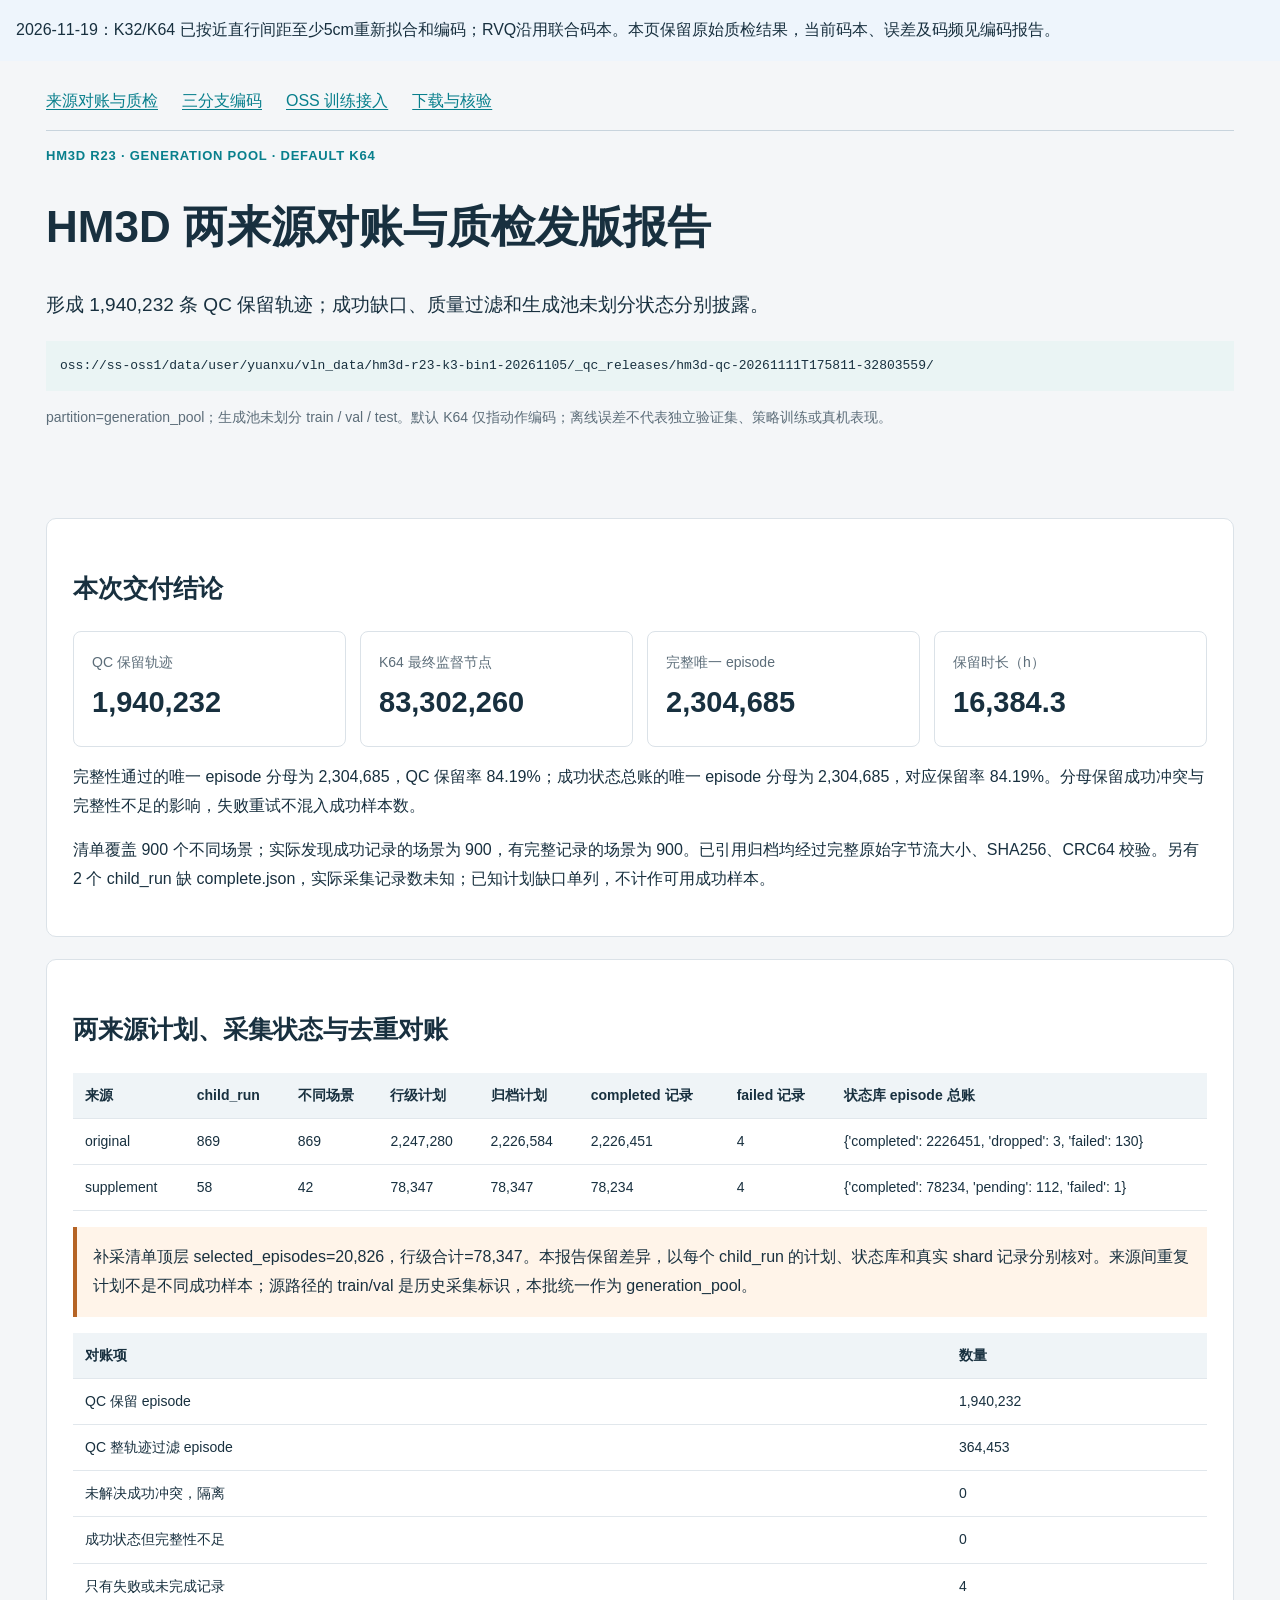
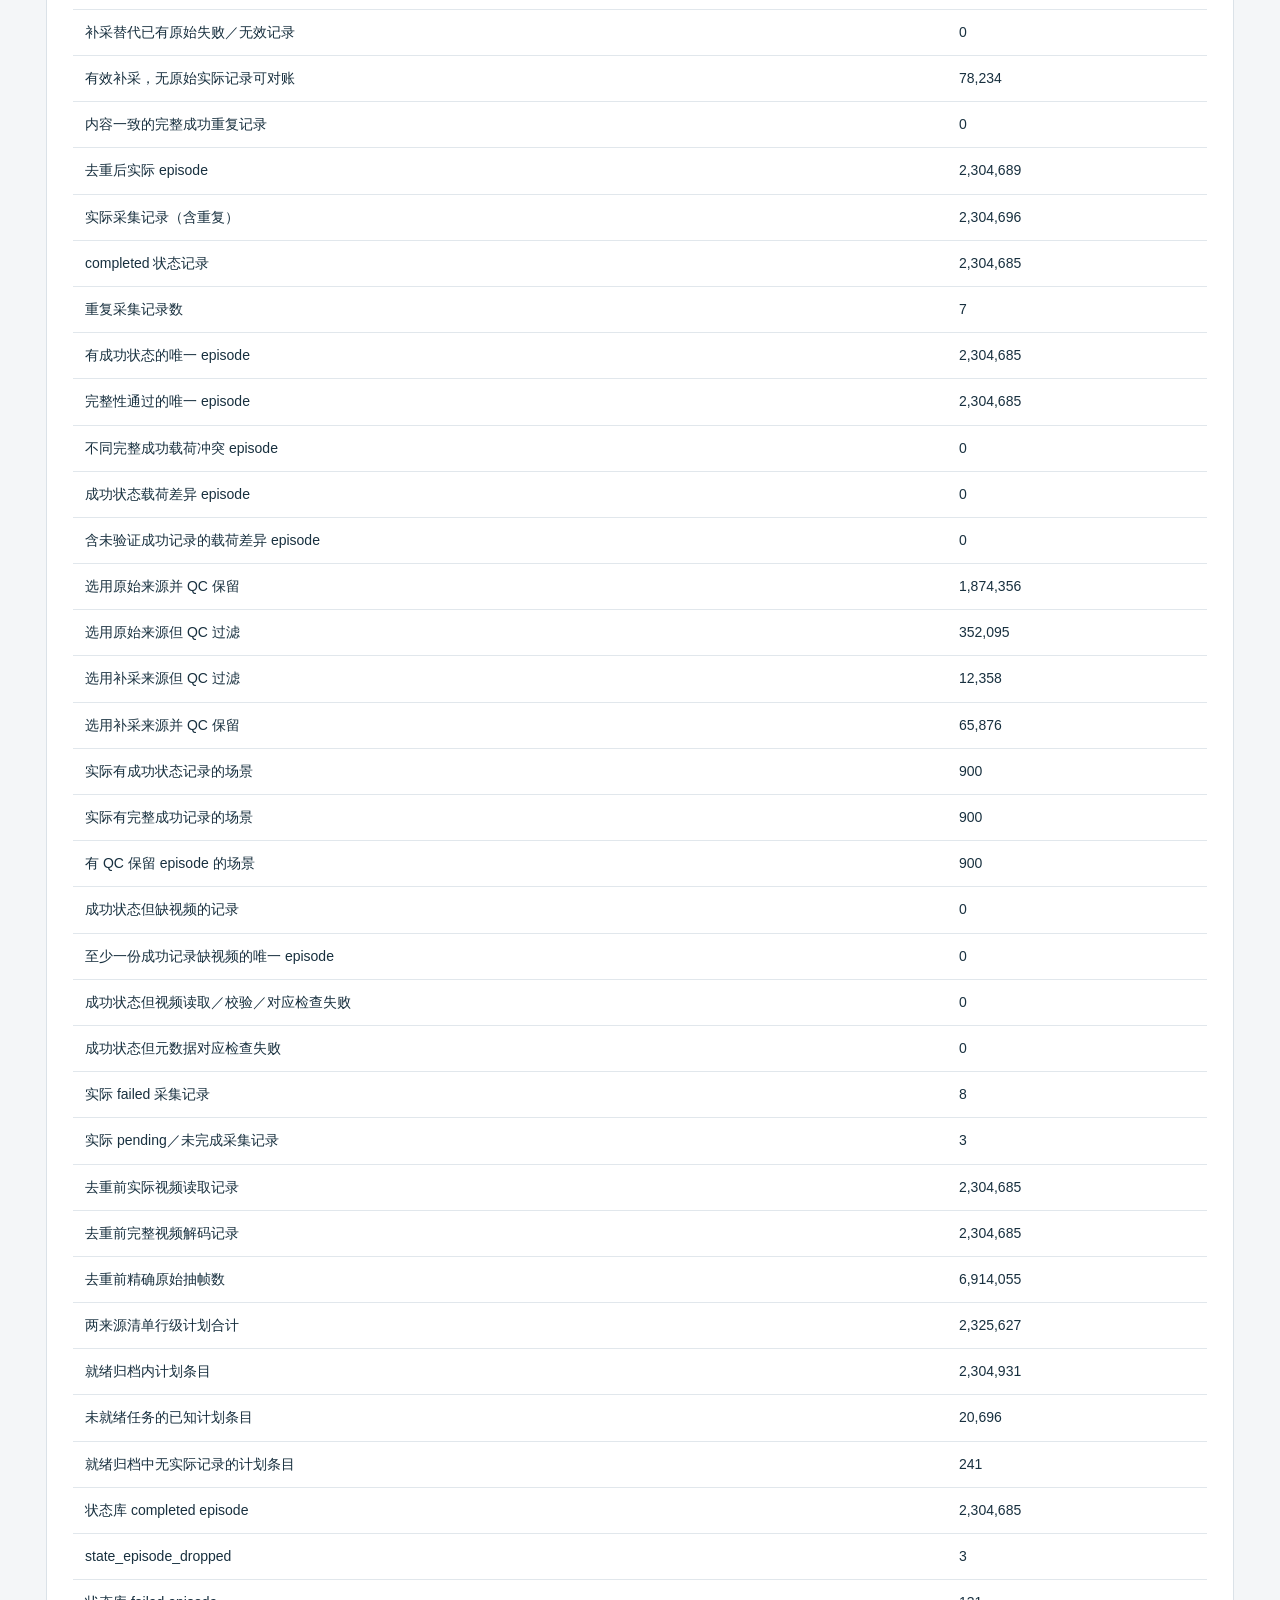
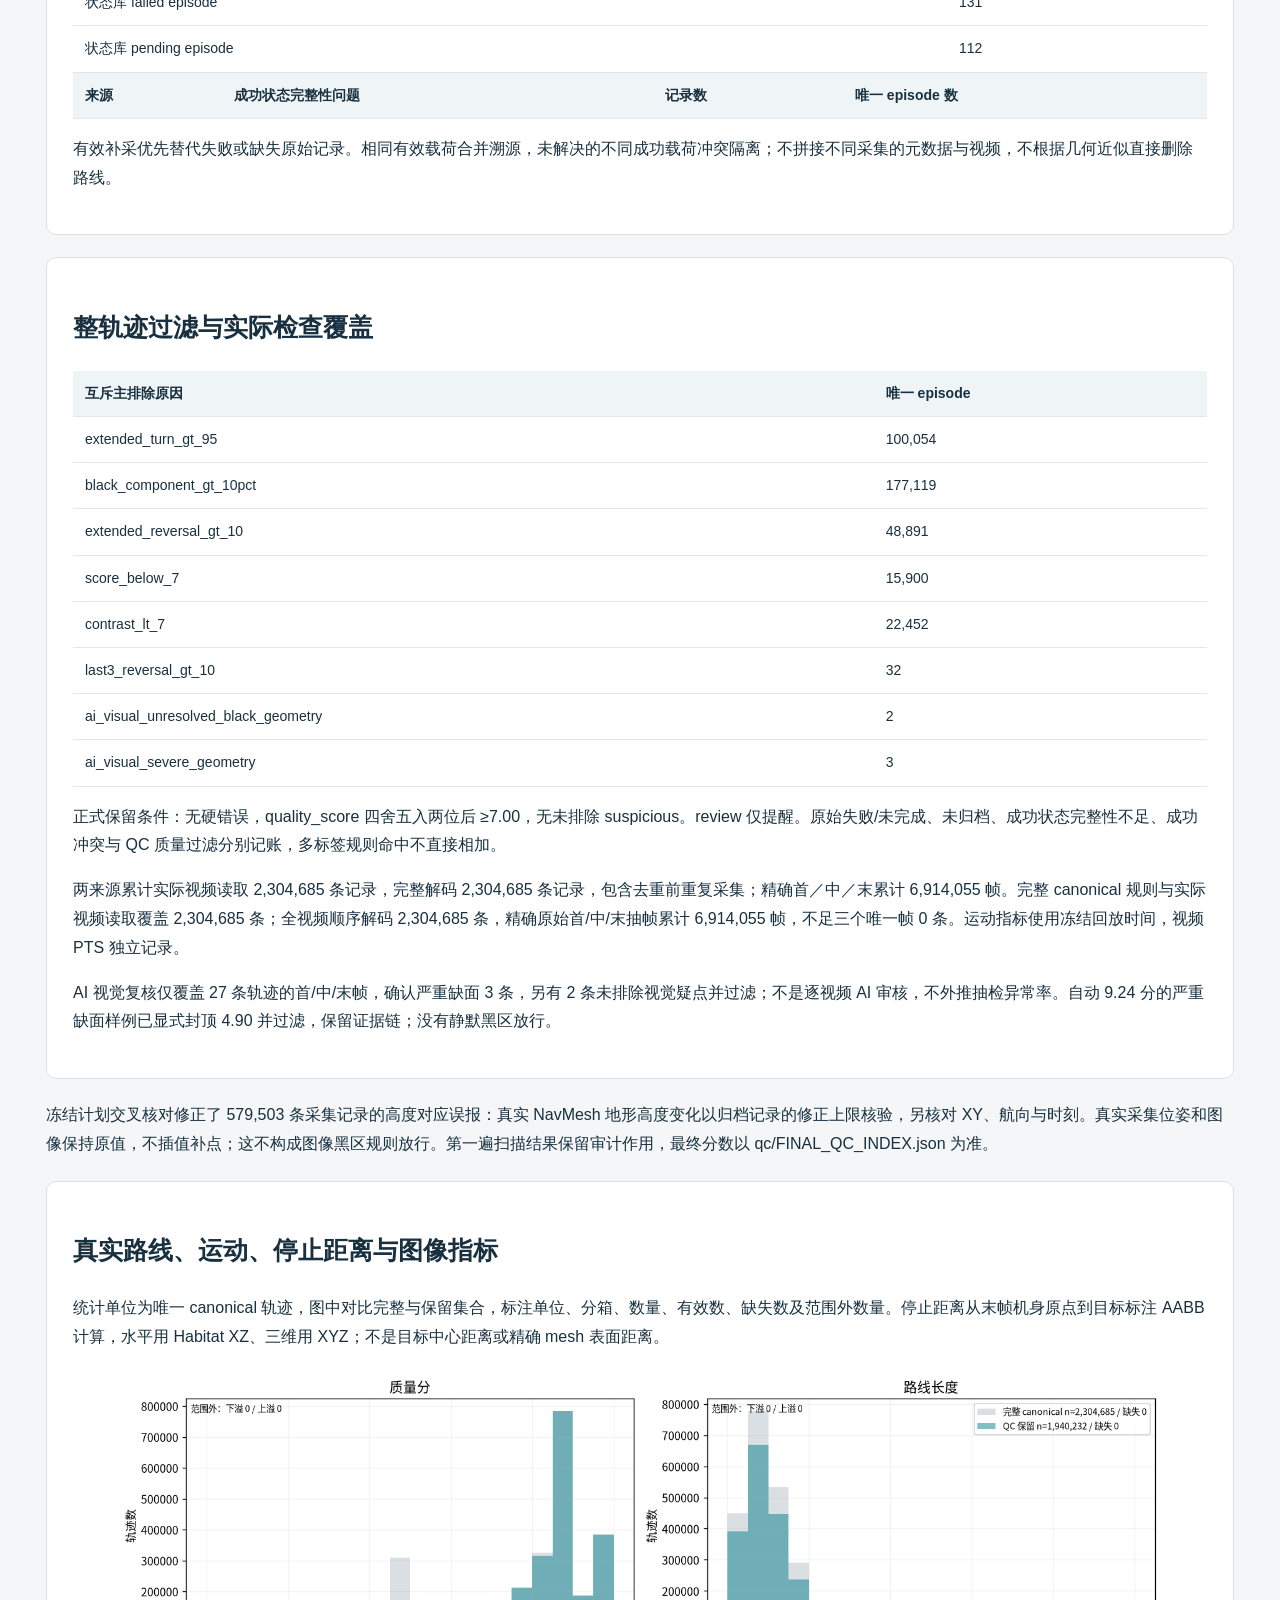
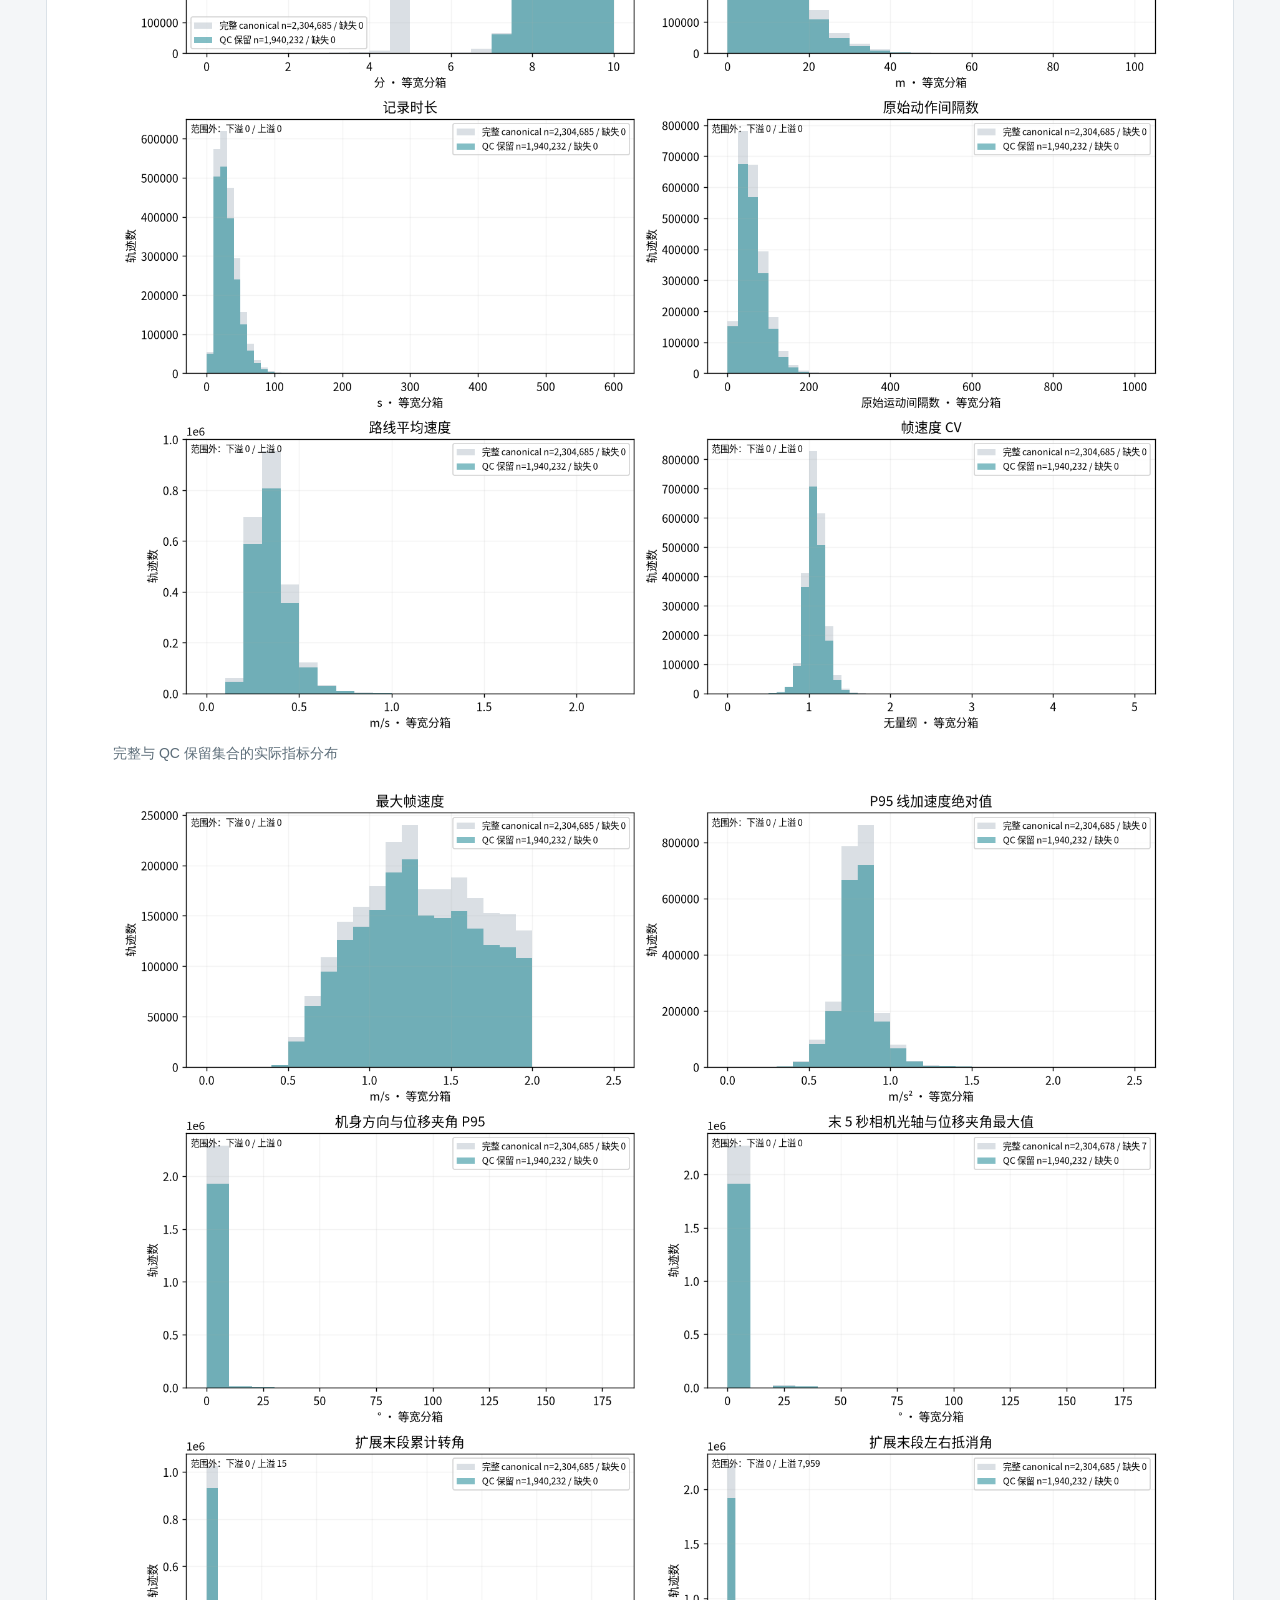
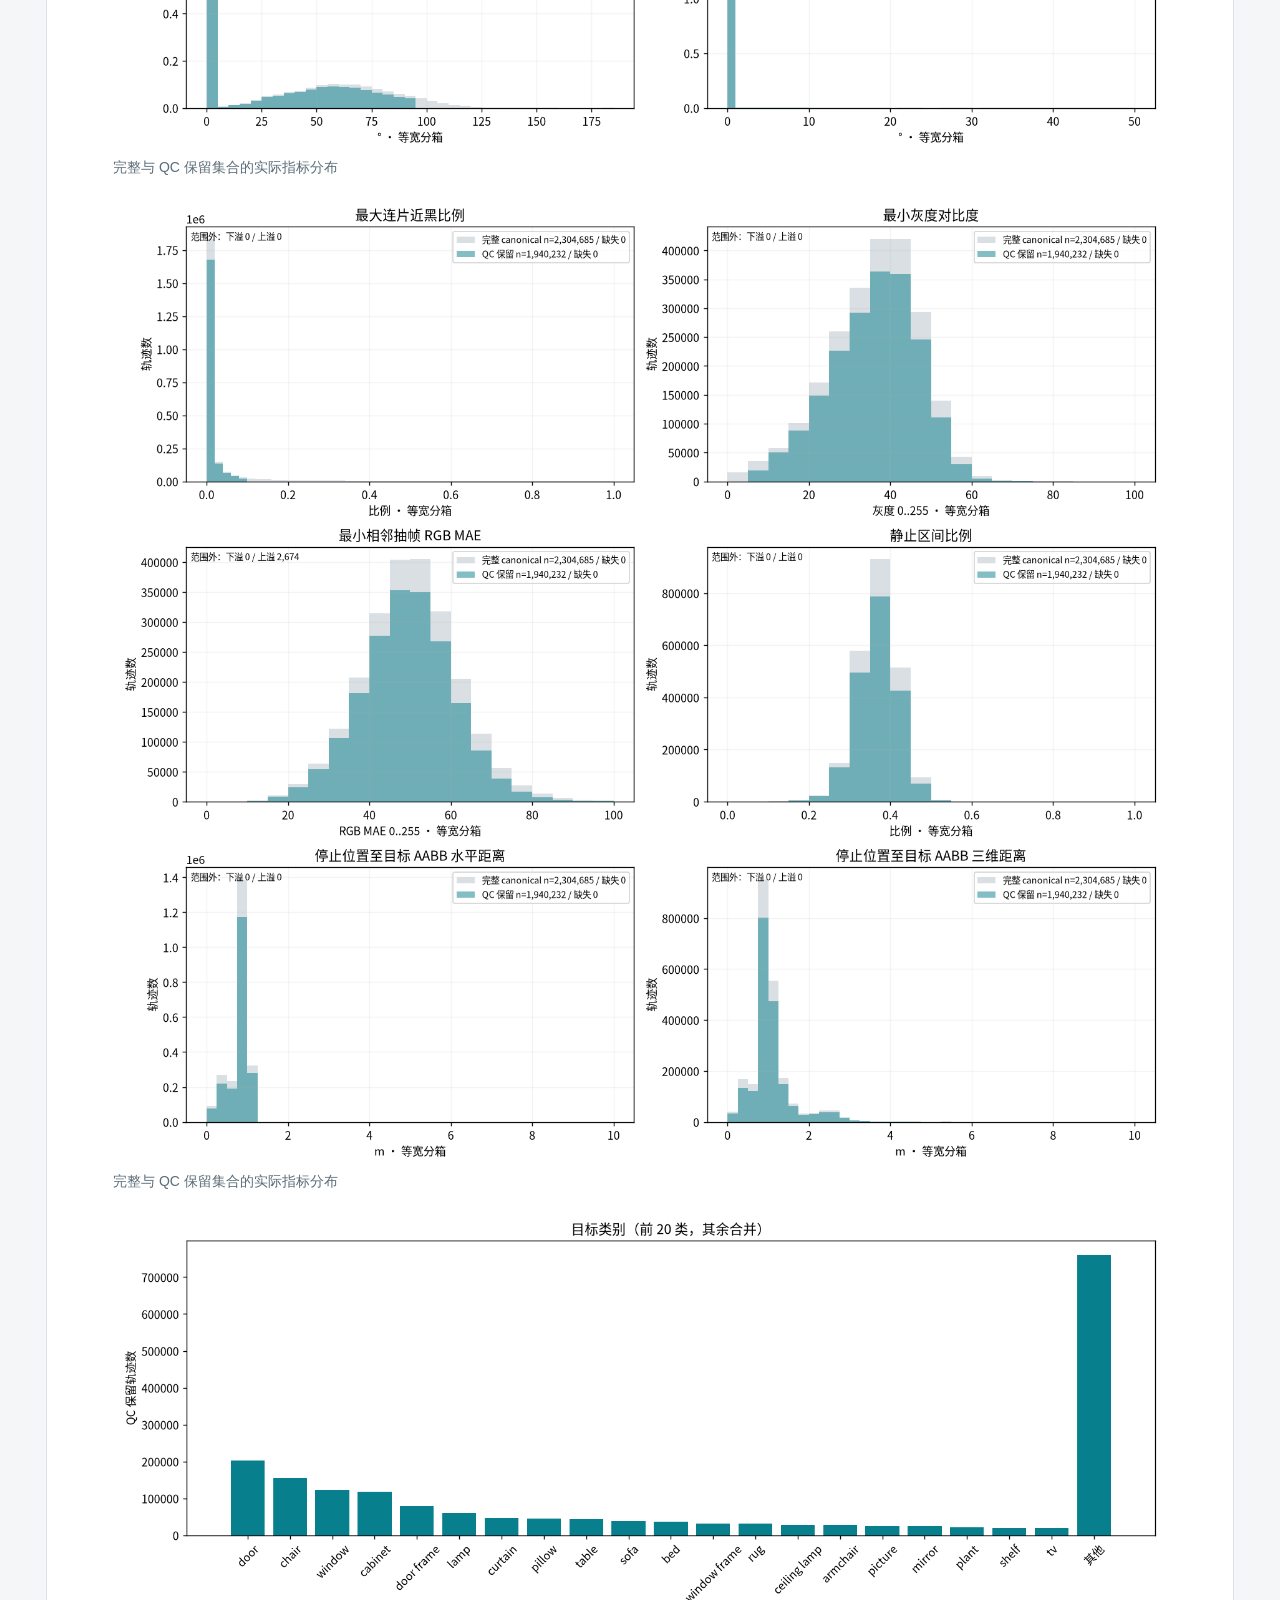
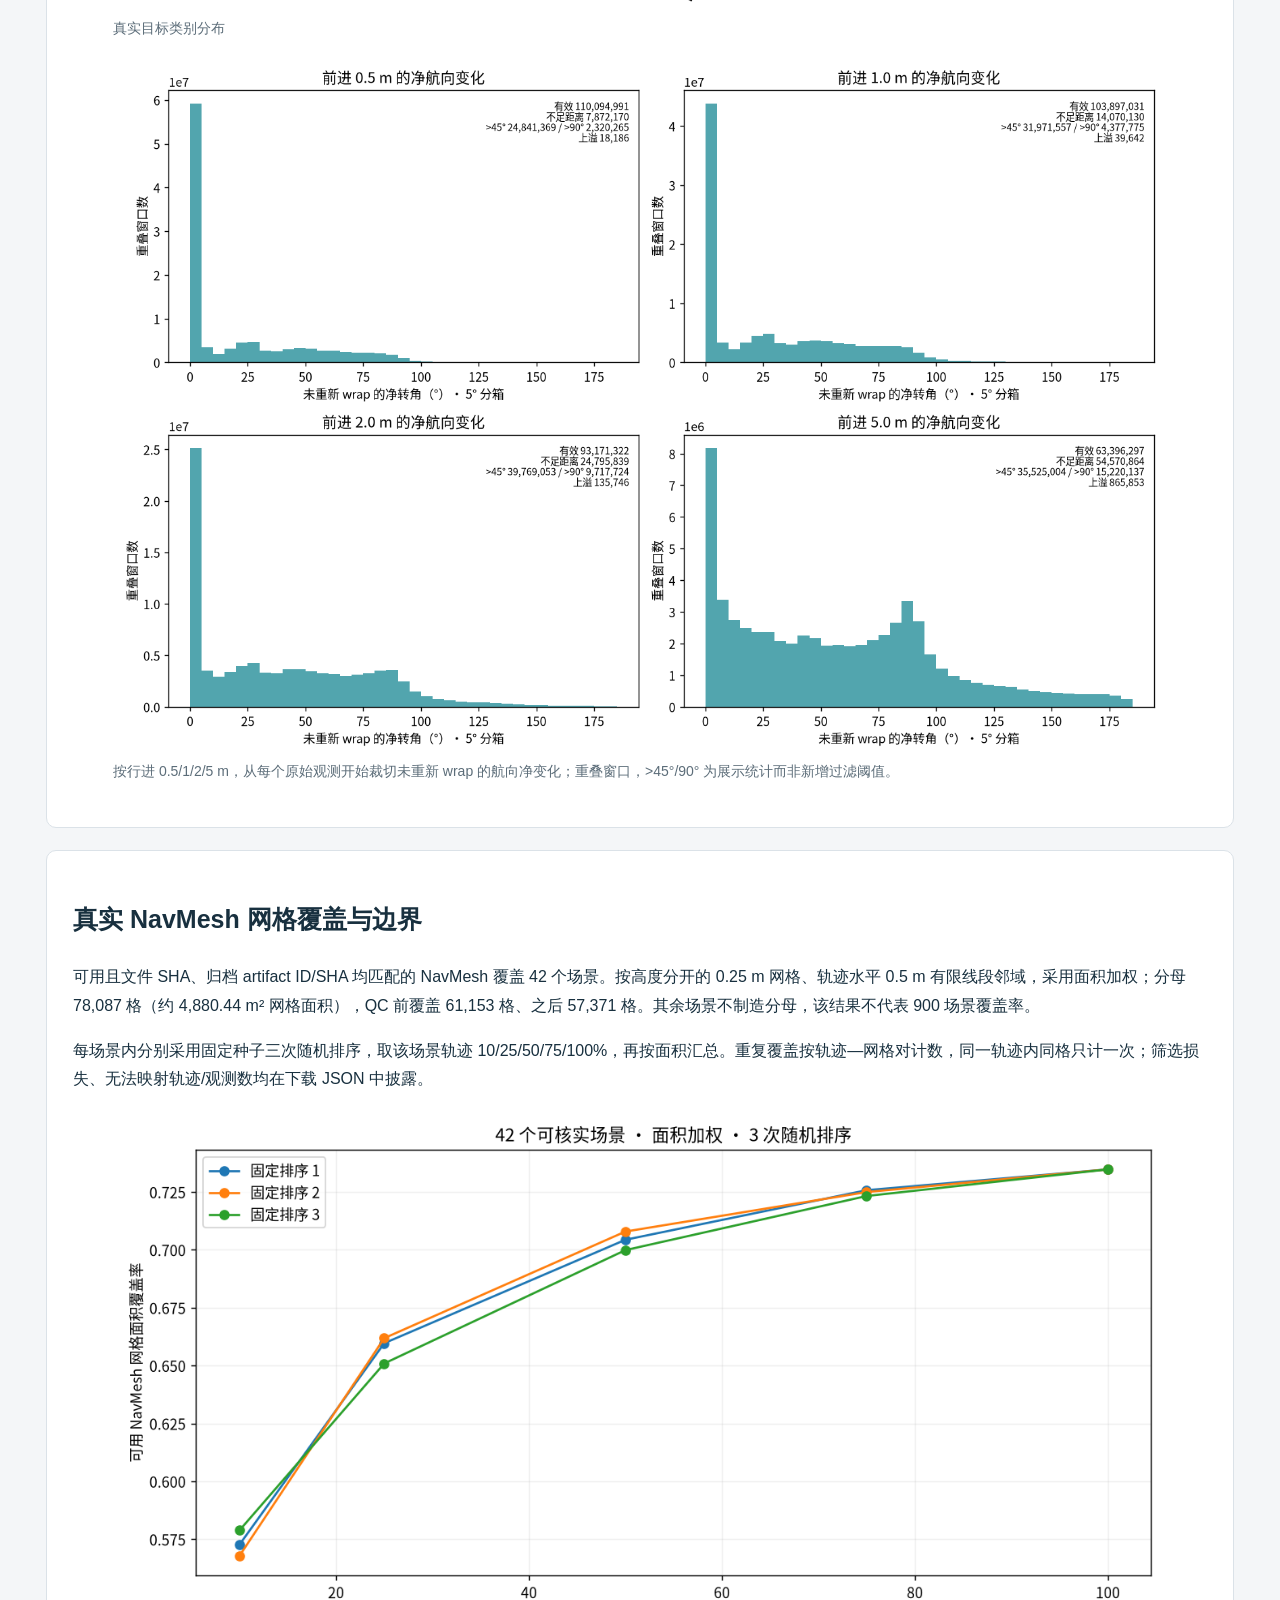
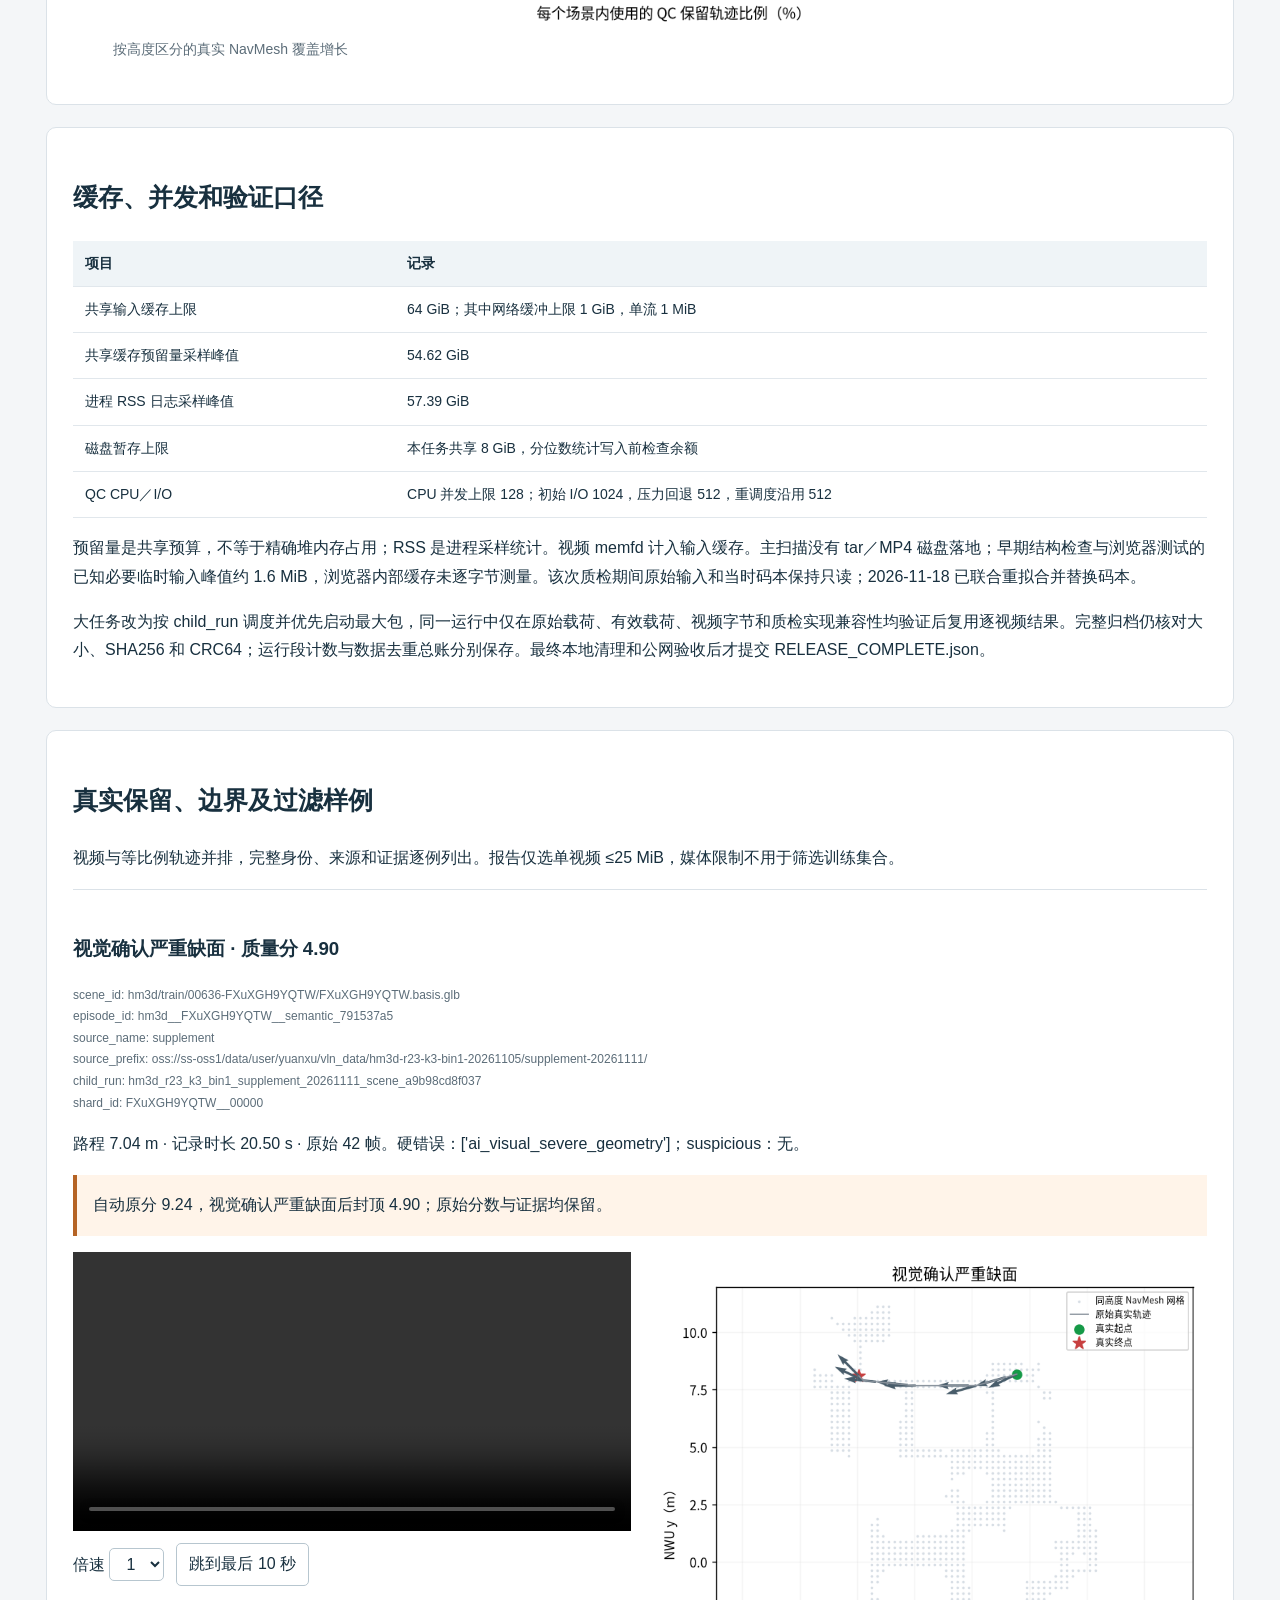
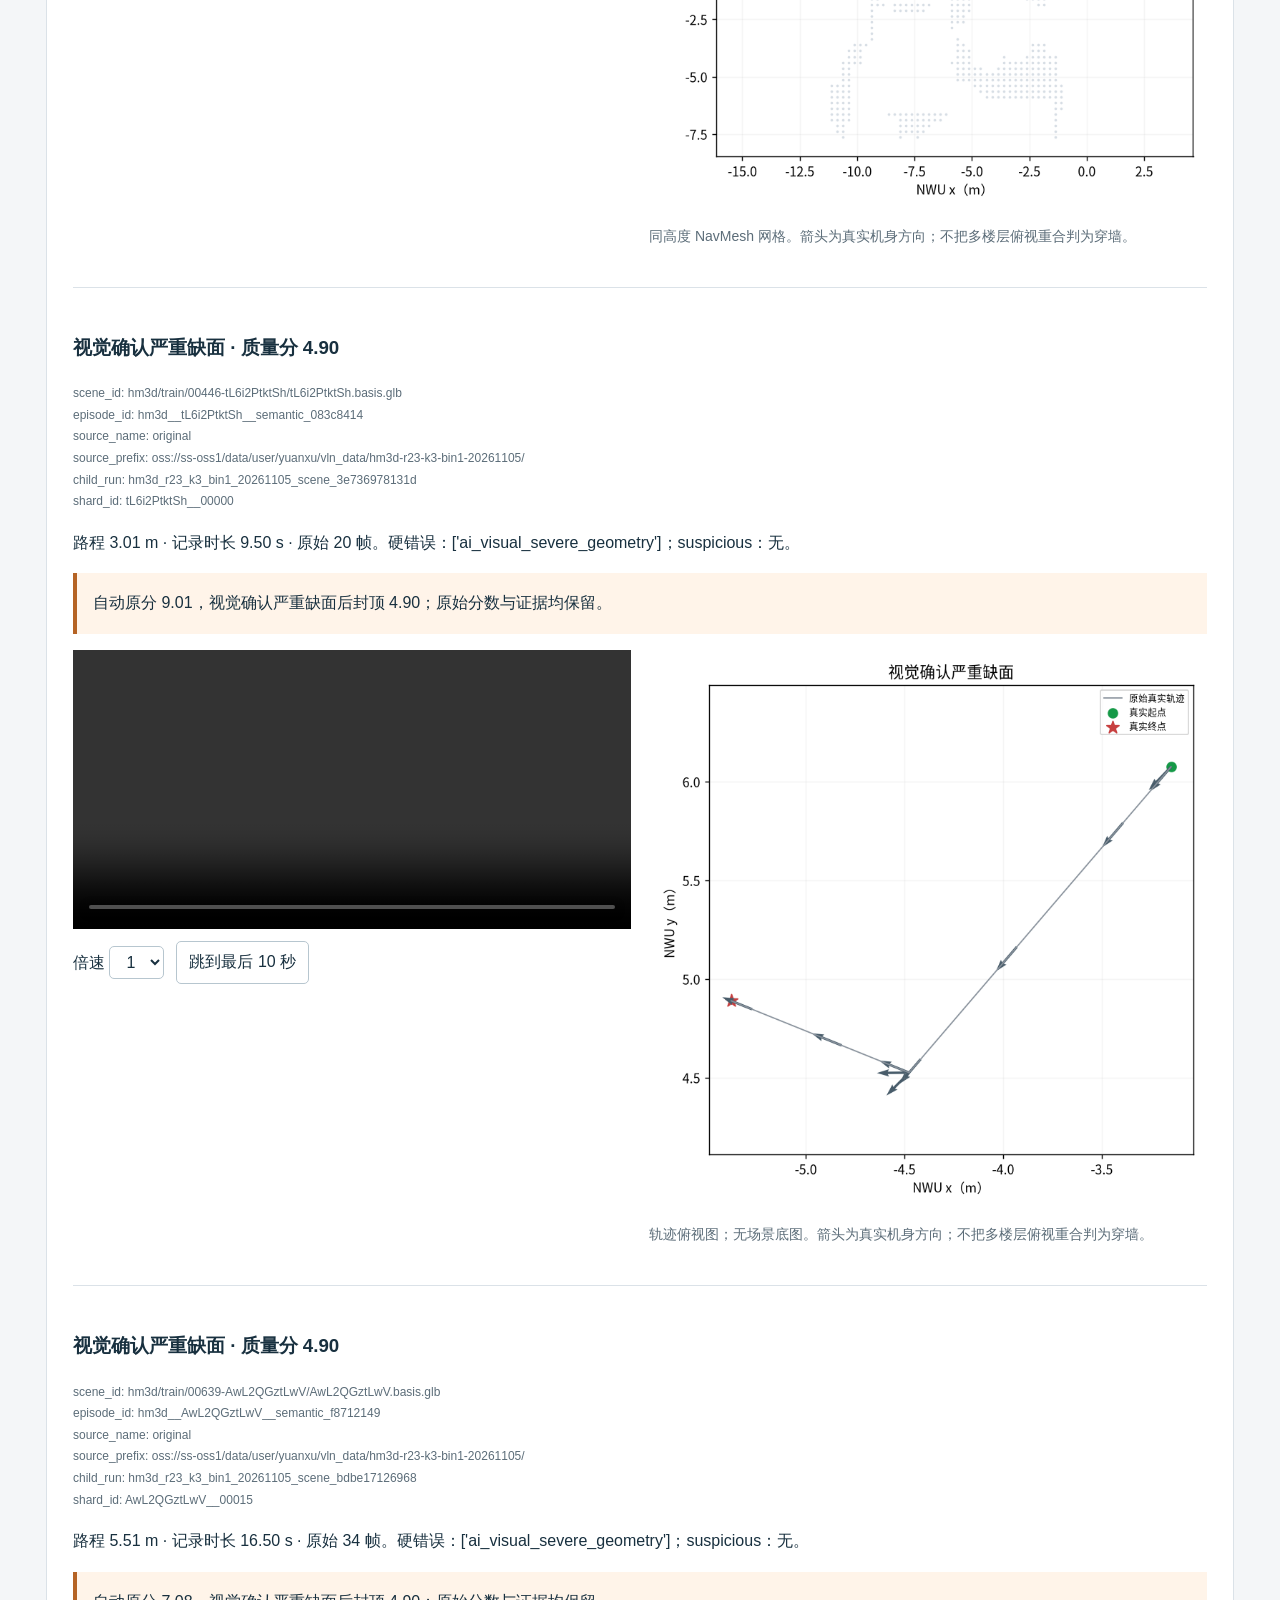
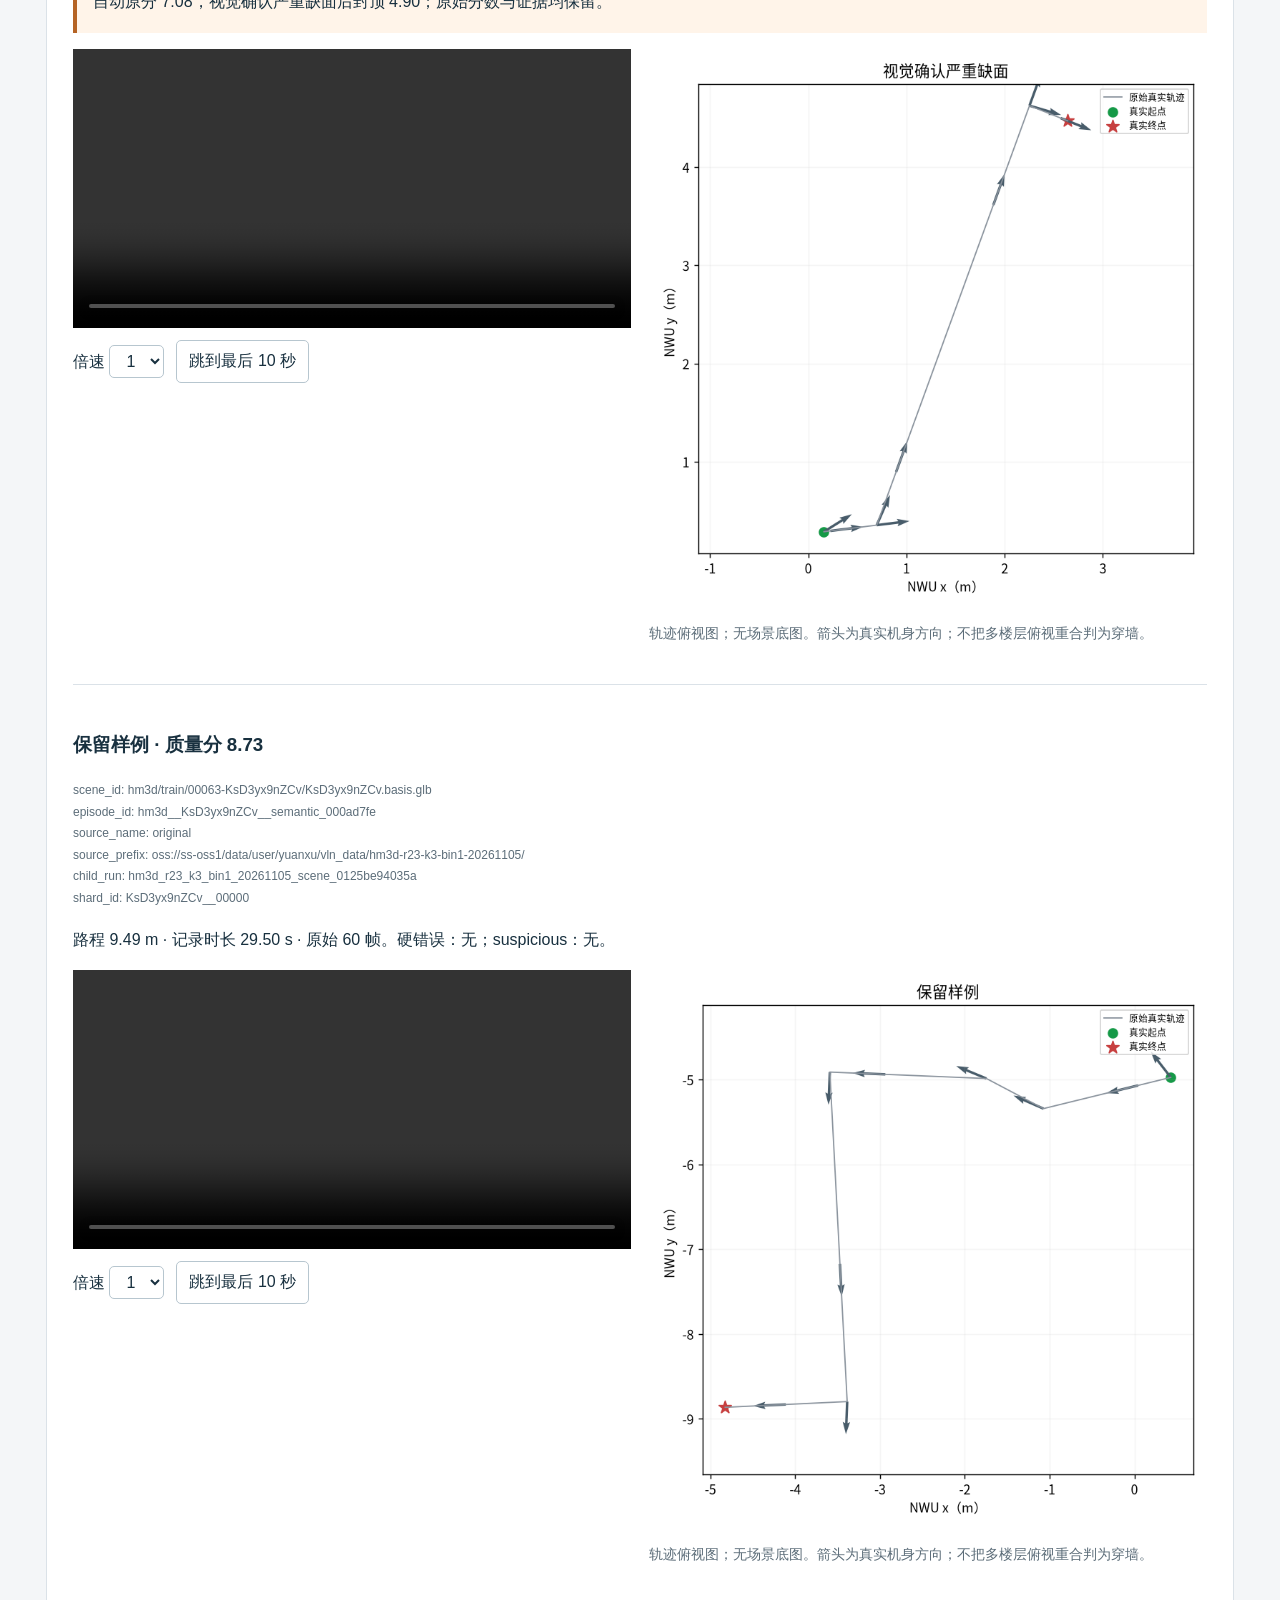
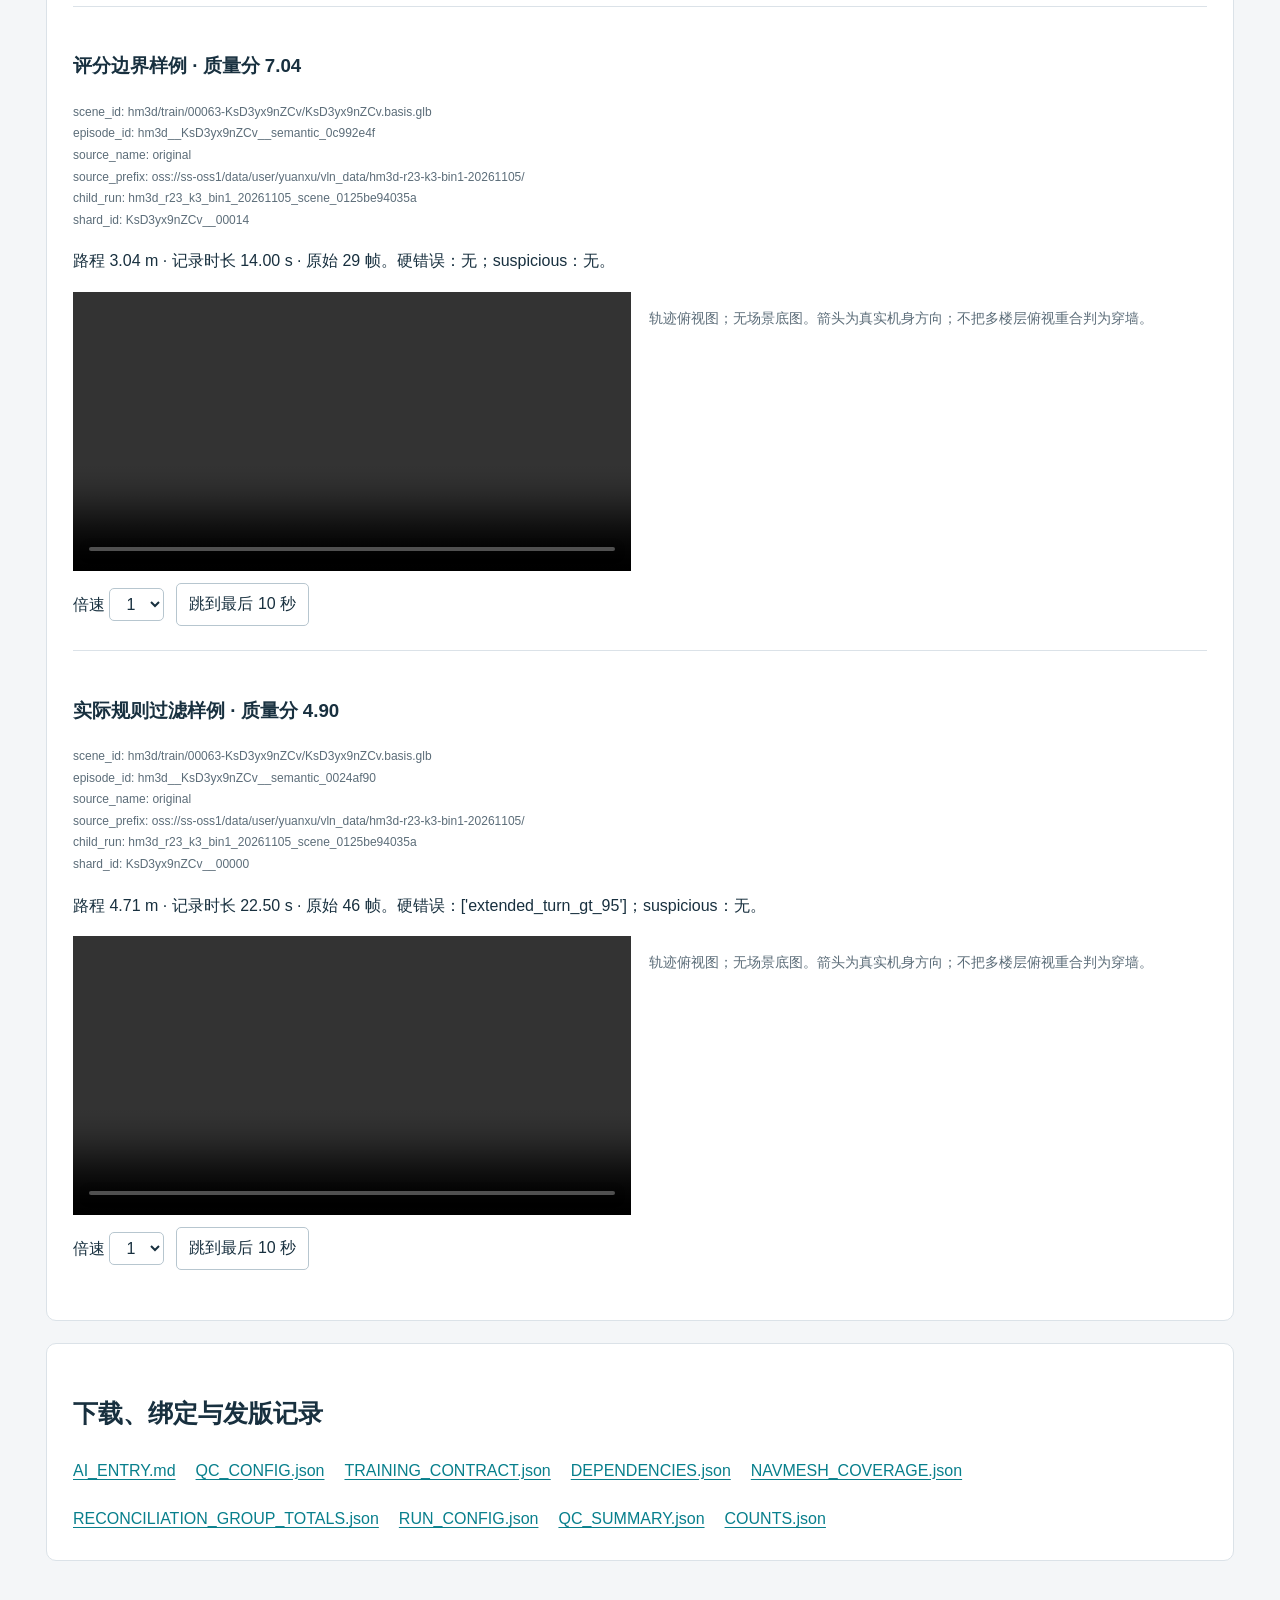
==== commit 9f94e647: "Update K32 and K64 with minimum 5 cm straight spacing" ====
--- a/index.html
+++ b/index.html
@@ -1,2 +1,2 @@
 <!DOCTYPE html>
-<html lang="zh-CN"><head><meta charset="utf-8"/><meta content="width=device-width,initial-scale=1" name="viewport"/><title>HM3D 两来源对账与质检发版报告 · HM3D R23</title><link href="style.css" rel="stylesheet"/></head><body><div style="padding:16px;background:#eef5fc">2026-11-18：K32、K64、RVQ 已由深圳与 HM3D 保留轨迹联合拟合并重新编码；本页保留原始质检结果，当前编码见编码报告。</div><header><nav aria-label="主导航"><a href="index.html">来源对账与质检</a><a href="tokenizer.html">三分支编码</a><a href="training.html">OSS 训练接入</a><a href="#downloads">下载与核验</a></nav><p class="tag">HM3D R23 · GENERATION POOL · DEFAULT K64</p><h1>HM3D 两来源对账与质检发版报告</h1><p class="lead">形成 1,940,232 条 QC 保留轨迹；成功缺口、质量过滤和生成池未划分状态分别披露。</p><code class="uri">oss://ss-oss1/data/user/yuanxu/vln_data/hm3d-r23-k3-bin1-20261105/_qc_releases/hm3d-qc-20261111T175811-32803559/</code><p class="muted">partition=generation_pool；生成池未划分 train / val / test。默认 K64 仅指动作编码；离线误差不代表独立验证集、策略训练或真机表现。</p></header><main><section id="conclusion"><h2>本次交付结论</h2><div class="cards"><div class="card"><div class="muted">QC 保留轨迹</div><div class="value">1,940,232</div></div><div class="card"><div class="muted">K64 最终监督节点</div><div class="value">83,302,260</div></div><div class="card"><div class="muted">完整唯一 episode</div><div class="value">2,304,685</div></div><div class="card"><div class="muted">保留时长（h）</div><div class="value">16,384.3</div></div></div><p>完整性通过的唯一 episode 分母为 2,304,685，QC 保留率 84.19%；成功状态总账的唯一 episode 分母为 2,304,685，对应保留率 84.19%。分母保留成功冲突与完整性不足的影响，失败重试不混入成功样本数。</p><p>清单覆盖 900 个不同场景；实际发现成功记录的场景为 900，有完整记录的场景为 900。已引用归档均经过完整原始字节流大小、SHA256、CRC64 校验。另有 2 个 child_run 缺 complete.json，实际采集记录数未知；已知计划缺口单列，不计作可用成功样本。</p></section><section id="reconciliation"><h2>两来源计划、采集状态与去重对账</h2><div class="table-wrap"><table><thead><tr><th>来源</th><th>child_run</th><th>不同场景</th><th>行级计划</th><th>归档计划</th><th>completed 记录</th><th>failed 记录</th><th>状态库 episode 总账</th></tr></thead><tbody><tr><td>original</td><td>869</td><td>869</td><td>2,247,280</td><td>2,226,584</td><td>2,226,451</td><td>4</td><td>{'completed': 2226451, 'dropped': 3, 'failed': 130}</td></tr><tr><td>supplement</td><td>58</td><td>42</td><td>78,347</td><td>78,347</td><td>78,234</td><td>4</td><td>{'completed': 78234, 'pending': 112, 'failed': 1}</td></tr></tbody></table></div><p class="alert">补采清单顶层 selected_episodes=20,826，行级合计=78,347。本报告保留差异，以每个 child_run 的计划、状态库和真实 shard 记录分别核对。来源间重复计划不是不同成功样本；源路径的 train/val 是历史采集标识，本批统一作为 generation_pool。</p><div class="table-wrap"><table><thead><tr><th>对账项</th><th>数量</th></tr></thead><tbody><tr><td>QC 保留 episode</td><td>1,940,232</td></tr><tr><td>QC 整轨迹过滤 episode</td><td>364,453</td></tr><tr><td>未解决成功冲突，隔离</td><td>0</td></tr><tr><td>成功状态但完整性不足</td><td>0</td></tr><tr><td>只有失败或未完成记录</td><td>4</td></tr><tr><td>补采替代已有原始失败／无效记录</td><td>0</td></tr><tr><td>有效补采，无原始实际记录可对账</td><td>78,234</td></tr><tr><td>内容一致的完整成功重复记录</td><td>0</td></tr><tr><td>去重后实际 episode</td><td>2,304,689</td></tr><tr><td>实际采集记录（含重复）</td><td>2,304,696</td></tr><tr><td>completed 状态记录</td><td>2,304,685</td></tr><tr><td>重复采集记录数</td><td>7</td></tr><tr><td>有成功状态的唯一 episode</td><td>2,304,685</td></tr><tr><td>完整性通过的唯一 episode</td><td>2,304,685</td></tr><tr><td>不同完整成功载荷冲突 episode</td><td>0</td></tr><tr><td>成功状态载荷差异 episode</td><td>0</td></tr><tr><td>含未验证成功记录的载荷差异 episode</td><td>0</td></tr><tr><td>选用原始来源并 QC 保留</td><td>1,874,356</td></tr><tr><td>选用原始来源但 QC 过滤</td><td>352,095</td></tr><tr><td>选用补采来源但 QC 过滤</td><td>12,358</td></tr><tr><td>选用补采来源并 QC 保留</td><td>65,876</td></tr><tr><td>实际有成功状态记录的场景</td><td>900</td></tr><tr><td>实际有完整成功记录的场景</td><td>900</td></tr><tr><td>有 QC 保留 episode 的场景</td><td>900</td></tr><tr><td>成功状态但缺视频的记录</td><td>0</td></tr><tr><td>至少一份成功记录缺视频的唯一 episode</td><td>0</td></tr><tr><td>成功状态但视频读取／校验／对应检查失败</td><td>0</td></tr><tr><td>成功状态但元数据对应检查失败</td><td>0</td></tr><tr><td>实际 failed 采集记录</td><td>8</td></tr><tr><td>实际 pending／未完成采集记录</td><td>3</td></tr><tr><td>去重前实际视频读取记录</td><td>2,304,685</td></tr><tr><td>去重前完整视频解码记录</td><td>2,304,685</td></tr><tr><td>去重前精确原始抽帧数</td><td>6,914,055</td></tr><tr><td>两来源清单行级计划合计</td><td>2,325,627</td></tr><tr><td>就绪归档内计划条目</td><td>2,304,931</td></tr><tr><td>未就绪任务的已知计划条目</td><td>20,696</td></tr><tr><td>就绪归档中无实际记录的计划条目</td><td>241</td></tr><tr><td>状态库 completed episode</td><td>2,304,685</td></tr><tr><td>state_episode_dropped</td><td>3</td></tr><tr><td>状态库 failed episode</td><td>131</td></tr><tr><td>状态库 pending episode</td><td>112</td></tr></tbody></table></div><div class="table-wrap"><table><thead><tr><th>来源</th><th>成功状态完整性问题</th><th>记录数</th><th>唯一 episode 数</th></tr></thead><tbody></tbody></table></div><p>有效补采优先替代失败或缺失原始记录。相同有效载荷合并溯源，未解决的不同成功载荷冲突隔离；不拼接不同采集的元数据与视频，不根据几何近似直接删除路线。</p></section><section id="filtering"><h2>整轨迹过滤与实际检查覆盖</h2><div class="table-wrap"><table><thead><tr><th>互斥主排除原因</th><th>唯一 episode</th></tr></thead><tbody><tr><td>extended_turn_gt_95</td><td>100,054</td></tr><tr><td>black_component_gt_10pct</td><td>177,119</td></tr><tr><td>extended_reversal_gt_10</td><td>48,891</td></tr><tr><td>score_below_7</td><td>15,900</td></tr><tr><td>contrast_lt_7</td><td>22,452</td></tr><tr><td>last3_reversal_gt_10</td><td>32</td></tr><tr><td>ai_visual_unresolved_black_geometry</td><td>2</td></tr><tr><td>ai_visual_severe_geometry</td><td>3</td></tr></tbody></table></div><p>正式保留条件：无硬错误，quality_score 四舍五入两位后 ≥7.00，无未排除 suspicious。review 仅提醒。原始失败/未完成、未归档、成功状态完整性不足、成功冲突与 QC 质量过滤分别记账，多标签规则命中不直接相加。</p><p>两来源累计实际视频读取 2,304,685 条记录，完整解码 2,304,685 条记录，包含去重前重复采集；精确首／中／末累计 6,914,055 帧。完整 canonical 规则与实际视频读取覆盖 2,304,685 条；全视频顺序解码 2,304,685 条，精确原始首/中/末抽帧累计 6,914,055 帧，不足三个唯一帧 0 条。运动指标使用冻结回放时间，视频 PTS 独立记录。</p><p>AI 视觉复核仅覆盖 27 条轨迹的首/中/末帧，确认严重缺面 3 条，另有 2 条未排除视觉疑点并过滤；不是逐视频 AI 审核，不外推抽检异常率。自动 9.24 分的严重缺面样例已显式封顶 4.90 并过滤，保留证据链；没有静默黑区放行。</p></section><p>冻结计划交叉核对修正了 579,503 条采集记录的高度对应误报：真实 NavMesh 地形高度变化以归档记录的修正上限核验，另核对 XY、航向与时刻。真实采集位姿和图像保持原值，不插值补点；这不构成图像黑区规则放行。第一遍扫描结果保留审计作用，最终分数以 qc/FINAL_QC_INDEX.json 为准。</p><section id="metrics"><h2>真实路线、运动、停止距离与图像指标</h2><p>统计单位为唯一 canonical 轨迹，图中对比完整与保留集合，标注单位、分箱、数量、有效数、缺失数及范围外数量。停止距离从末帧机身原点到目标标注 AABB 计算，水平用 Habitat XZ、三维用 XYZ；不是目标中心距离或精确 mesh 表面距离。</p><figure><a href="assets/qc-distributions-0.png"><img alt="完整与 QC 保留集合的实际指标分布" loading="lazy" src="assets/qc-distributions-0.png"/></a><figcaption>完整与 QC 保留集合的实际指标分布</figcaption></figure><figure><a href="assets/qc-distributions-1.png"><img alt="完整与 QC 保留集合的实际指标分布" loading="lazy" src="assets/qc-distributions-1.png"/></a><figcaption>完整与 QC 保留集合的实际指标分布</figcaption></figure><figure><a href="assets/qc-distributions-2.png"><img alt="完整与 QC 保留集合的实际指标分布" loading="lazy" src="assets/qc-distributions-2.png"/></a><figcaption>完整与 QC 保留集合的实际指标分布</figcaption></figure><figure><a href="assets/target-categories.png"><img alt="真实目标类别分布" loading="lazy" src="assets/target-categories.png"/></a><figcaption>真实目标类别分布</figcaption></figure><figure><a href="assets/direction-windows.png"><img alt="按行进 0.5/1/2/5 m，从每个原始观测开始裁切未重新 wrap 的航向净变化；重叠窗口，&gt;45°/90° 为展示统计而非新增过滤阈值。" loading="lazy" src="assets/direction-windows.png"/></a><figcaption>按行进 0.5/1/2/5 m，从每个原始观测开始裁切未重新 wrap 的航向净变化；重叠窗口，&gt;45°/90° 为展示统计而非新增过滤阈值。</figcaption></figure></section><section id="coverage"><h2>真实 NavMesh 网格覆盖与边界</h2><p>可用且文件 SHA、归档 artifact ID/SHA 均匹配的 NavMesh 覆盖 42 个场景。按高度分开的 0.25 m 网格、轨迹水平 0.5 m 有限线段邻域，采用面积加权；分母 78,087 格（约 4,880.44 m² 网格面积），QC 前覆盖 61,153 格、之后 57,371 格。其余场景不制造分母，该结果不代表 900 场景覆盖率。</p><p>每场景内分别采用固定种子三次随机排序，取该场景轨迹 10/25/50/75/100%，再按面积汇总。重复覆盖按轨迹—网格对计数，同一轨迹内同格只计一次；筛选损失、无法映射轨迹/观测数均在下载 JSON 中披露。</p><figure><a href="assets/navmesh-growth.png"><img alt="按高度区分的真实 NavMesh 覆盖增长" loading="lazy" src="assets/navmesh-growth.png"/></a><figcaption>按高度区分的真实 NavMesh 覆盖增长</figcaption></figure></section><section id="runtime"><h2>缓存、并发和验证口径</h2><div class="table-wrap"><table><thead><tr><th>项目</th><th>记录</th></tr></thead><tbody><tr><td>共享输入缓存上限</td><td>64 GiB；其中网络缓冲上限 1 GiB，单流 1 MiB</td></tr><tr><td>共享缓存预留量采样峰值</td><td>54.62 GiB</td></tr><tr><td>进程 RSS 日志采样峰值</td><td>57.39 GiB</td></tr><tr><td>磁盘暂存上限</td><td>本任务共享 8 GiB，分位数统计写入前检查余额</td></tr><tr><td>QC CPU／I/O</td><td>CPU 并发上限 128；初始 I/O 1024，压力回退 512，重调度沿用 512</td></tr></tbody></table></div><p>预留量是共享预算，不等于精确堆内存占用；RSS 是进程采样统计。视频 memfd 计入输入缓存。主扫描没有 tar／MP4 磁盘落地；早期结构检查与浏览器测试的已知必要临时输入峰值约 1.6 MiB，浏览器内部缓存未逐字节测量。该次质检期间原始输入和当时码本保持只读；2026-11-18 已联合重拟合并替换码本。</p><p>大任务改为按 child_run 调度并优先启动最大包，同一运行中仅在原始载荷、有效载荷、视频字节和质检实现兼容性均验证后复用逐视频结果。完整归档仍核对大小、SHA256 和 CRC64；运行段计数与数据去重总账分别保存。最终本地清理和公网验收后才提交 RELEASE_COMPLETE.json。</p></section><section id="cases"><h2>真实保留、边界及过滤样例</h2><p>视频与等比例轨迹并排，完整身份、来源和证据逐例列出。报告仅选单视频 ≤25 MiB，媒体限制不用于筛选训练集合。</p><article class="case" id="case-0"><h3>视觉确认严重缺面 · 质量分 4.90</h3><p class="identity">scene_id: hm3d/train/00636-FXuXGH9YQTW/FXuXGH9YQTW.basis.glb<br/>episode_id: hm3d__FXuXGH9YQTW__semantic_791537a5<br/>source_name: supplement<br/>source_prefix: oss://ss-oss1/data/user/yuanxu/vln_data/hm3d-r23-k3-bin1-20261105/supplement-20261111/<br/>child_run: hm3d_r23_k3_bin1_supplement_20261111_scene_a9b98cd8f037<br/>shard_id: FXuXGH9YQTW__00000</p><p>路程 7.04 m · 记录时长 20.50 s · 原始 42 帧。硬错误：['ai_visual_severe_geometry']；suspicious：无。</p><p class="alert">自动原分 9.24，视觉确认严重缺面后封顶 4.90；原始分数与证据均保留。</p><div class="media"><div><video controls="" playsinline="" preload="metadata" src="assets/cb971c8dd7b87966.mp4"></video><div class="controls"><label>倍速 <select aria-label="播放倍速" data-speed=""><option>1</option><option>2</option><option>4</option><option>8</option></select></label><button data-tail="">跳到最后 10 秒</button></div></div><div><img alt="真实与解码轨迹，等比例米坐标" loading="lazy" src="assets/cb971c8dd7b87966-trajectory.png"/><p class="muted">同高度 NavMesh 网格。箭头为真实机身方向；不把多楼层俯视重合判为穿墙。</p></div></div></article><article class="case" id="case-1"><h3>视觉确认严重缺面 · 质量分 4.90</h3><p class="identity">scene_id: hm3d/train/00446-tL6i2PtktSh/tL6i2PtktSh.basis.glb<br/>episode_id: hm3d__tL6i2PtktSh__semantic_083c8414<br/>source_name: original<br/>source_prefix: oss://ss-oss1/data/user/yuanxu/vln_data/hm3d-r23-k3-bin1-20261105/<br/>child_run: hm3d_r23_k3_bin1_20261105_scene_3e736978131d<br/>shard_id: tL6i2PtktSh__00000</p><p>路程 3.01 m · 记录时长 9.50 s · 原始 20 帧。硬错误：['ai_visual_severe_geometry']；suspicious：无。</p><p class="alert">自动原分 9.01，视觉确认严重缺面后封顶 4.90；原始分数与证据均保留。</p><div class="media"><div><video controls="" playsinline="" preload="metadata" src="assets/f081bb4aadd26855.mp4"></video><div class="controls"><label>倍速 <select aria-label="播放倍速" data-speed=""><option>1</option><option>2</option><option>4</option><option>8</option></select></label><button data-tail="">跳到最后 10 秒</button></div></div><div><img alt="真实与解码轨迹，等比例米坐标" loading="lazy" src="assets/f081bb4aadd26855-trajectory.png"/><p class="muted">轨迹俯视图；无场景底图。箭头为真实机身方向；不把多楼层俯视重合判为穿墙。</p></div></div></article><article class="case" id="case-2"><h3>视觉确认严重缺面 · 质量分 4.90</h3><p class="identity">scene_id: hm3d/train/00639-AwL2QGztLwV/AwL2QGztLwV.basis.glb<br/>episode_id: hm3d__AwL2QGztLwV__semantic_f8712149<br/>source_name: original<br/>source_prefix: oss://ss-oss1/data/user/yuanxu/vln_data/hm3d-r23-k3-bin1-20261105/<br/>child_run: hm3d_r23_k3_bin1_20261105_scene_bdbe17126968<br/>shard_id: AwL2QGztLwV__00015</p><p>路程 5.51 m · 记录时长 16.50 s · 原始 34 帧。硬错误：['ai_visual_severe_geometry']；suspicious：无。</p><p class="alert">自动原分 7.08，视觉确认严重缺面后封顶 4.90；原始分数与证据均保留。</p><div class="media"><div><video controls="" playsinline="" preload="metadata" src="assets/e9300011decdb129.mp4"></video><div class="controls"><label>倍速 <select aria-label="播放倍速" data-speed=""><option>1</option><option>2</option><option>4</option><option>8</option></select></label><button data-tail="">跳到最后 10 秒</button></div></div><div><img alt="真实与解码轨迹，等比例米坐标" loading="lazy" src="assets/e9300011decdb129-trajectory.png"/><p class="muted">轨迹俯视图；无场景底图。箭头为真实机身方向；不把多楼层俯视重合判为穿墙。</p></div></div></article><article class="case" id="case-3"><h3>保留样例 · 质量分 8.73</h3><p class="identity">scene_id: hm3d/train/00063-KsD3yx9nZCv/KsD3yx9nZCv.basis.glb<br/>episode_id: hm3d__KsD3yx9nZCv__semantic_000ad7fe<br/>source_name: original<br/>source_prefix: oss://ss-oss1/data/user/yuanxu/vln_data/hm3d-r23-k3-bin1-20261105/<br/>child_run: hm3d_r23_k3_bin1_20261105_scene_0125be94035a<br/>shard_id: KsD3yx9nZCv__00000</p><p>路程 9.49 m · 记录时长 29.50 s · 原始 60 帧。硬错误：无；suspicious：无。</p><div class="media"><div><video controls="" playsinline="" preload="metadata" src="assets/b9e005bddb11b989.mp4"></video><div class="controls"><label>倍速 <select aria-label="播放倍速" data-speed=""><option>1</option><option>2</option><option>4</option><option>8</option></select></label><button data-tail="">跳到最后 10 秒</button></div></div><div><img alt="真实与解码轨迹，等比例米坐标" loading="lazy" src="assets/b9e005bddb11b989-trajectory.png"/><p class="muted">轨迹俯视图；无场景底图。箭头为真实机身方向；不把多楼层俯视重合判为穿墙。</p></div></div></article><article class="case" id="case-4"><h3>评分边界样例 · 质量分 7.04</h3><p class="identity">scene_id: hm3d/train/00063-KsD3yx9nZCv/KsD3yx9nZCv.basis.glb<br/>episode_id: hm3d__KsD3yx9nZCv__semantic_0c992e4f<br/>source_name: original<br/>source_prefix: oss://ss-oss1/data/user/yuanxu/vln_data/hm3d-r23-k3-bin1-20261105/<br/>child_run: hm3d_r23_k3_bin1_20261105_scene_0125be94035a<br/>shard_id: KsD3yx9nZCv__00014</p><p>路程 3.04 m · 记录时长 14.00 s · 原始 29 帧。硬错误：无；suspicious：无。</p><div class="media"><div><video controls="" playsinline="" preload="metadata" src="assets/d1b701a4bf25bca6.mp4"></video><div class="controls"><label>倍速 <select aria-label="播放倍速" data-speed=""><option>1</option><option>2</option><option>4</option><option>8</option></select></label><button data-tail="">跳到最后 10 秒</button></div></div><div><img alt="真实与解码轨迹，等比例米坐标" loading="lazy" src="assets/d1b701a4bf25bca6-trajectory.png"/><p class="muted">轨迹俯视图；无场景底图。箭头为真实机身方向；不把多楼层俯视重合判为穿墙。</p></div></div></article><article class="case" id="case-5"><h3>实际规则过滤样例 · 质量分 4.90</h3><p class="identity">scene_id: hm3d/train/00063-KsD3yx9nZCv/KsD3yx9nZCv.basis.glb<br/>episode_id: hm3d__KsD3yx9nZCv__semantic_0024af90<br/>source_name: original<br/>source_prefix: oss://ss-oss1/data/user/yuanxu/vln_data/hm3d-r23-k3-bin1-20261105/<br/>child_run: hm3d_r23_k3_bin1_20261105_scene_0125be94035a<br/>shard_id: KsD3yx9nZCv__00000</p><p>路程 4.71 m · 记录时长 22.50 s · 原始 46 帧。硬错误：['extended_turn_gt_95']；suspicious：无。</p><div class="media"><div><video controls="" playsinline="" preload="metadata" src="assets/57a56a2478f1fde8.mp4"></video><div class="controls"><label>倍速 <select aria-label="播放倍速" data-speed=""><option>1</option><option>2</option><option>4</option><option>8</option></select></label><button data-tail="">跳到最后 10 秒</button></div></div><div><img alt="真实与解码轨迹，等比例米坐标" loading="lazy" src="assets/57a56a2478f1fde8-trajectory.png"/><p class="muted">轨迹俯视图；无场景底图。箭头为真实机身方向；不把多楼层俯视重合判为穿墙。</p></div></div></article></section><section id="downloads"><h2>下载、绑定与发版记录</h2><div class="links"><a download="" href="downloads/AI_ENTRY.md">AI_ENTRY.md</a><a download="" href="downloads/QC_CONFIG.json">QC_CONFIG.json</a><a download="" href="downloads/TRAINING_CONTRACT.json">TRAINING_CONTRACT.json</a><a download="" href="downloads/DEPENDENCIES.json">DEPENDENCIES.json</a><a download="" href="downloads/NAVMESH_COVERAGE.json">NAVMESH_COVERAGE.json</a><a download="" href="downloads/RECONCILIATION_GROUP_TOTALS.json">RECONCILIATION_GROUP_TOTALS.json</a><a download="" href="downloads/RUN_CONFIG.json">RUN_CONFIG.json</a><a download="" href="downloads/QC_SUMMARY.json">QC_SUMMARY.json</a><a download="" href="downloads/COUNTS.json">COUNTS.json</a></div></section></main><footer>质检报告原始生成 2026-11-12；2026-11-18 更新联合编码。DATASETS SHA256：6853d8e9f0848c69b7418f67af15fc600c36509f65bb1a483d7a5918bc9ecfbb。</footer><script src="report.js"></script></body></html>+<html lang="zh-CN"><head><meta charset="utf-8"/><meta content="width=device-width,initial-scale=1" name="viewport"/><title>HM3D 两来源对账与质检发版报告 · HM3D R23</title><link href="style.css" rel="stylesheet"/></head><body><div style="padding:16px;background:#eef5fc">2026-11-19：K32/K64 已按近直行间距至少5cm重新拟合和编码；RVQ沿用联合码本。本页保留原始质检结果，当前码本、误差及码频见编码报告。</div><header><nav aria-label="主导航"><a href="index.html">来源对账与质检</a><a href="tokenizer.html">三分支编码</a><a href="training.html">OSS 训练接入</a><a href="#downloads">下载与核验</a></nav><p class="tag">HM3D R23 · GENERATION POOL · DEFAULT K64</p><h1>HM3D 两来源对账与质检发版报告</h1><p class="lead">形成 1,940,232 条 QC 保留轨迹；成功缺口、质量过滤和生成池未划分状态分别披露。</p><code class="uri">oss://ss-oss1/data/user/yuanxu/vln_data/hm3d-r23-k3-bin1-20261105/_qc_releases/hm3d-qc-20261111T175811-32803559/</code><p class="muted">partition=generation_pool；生成池未划分 train / val / test。默认 K64 仅指动作编码；离线误差不代表独立验证集、策略训练或真机表现。</p></header><main><section id="conclusion"><h2>本次交付结论</h2><div class="cards"><div class="card"><div class="muted">QC 保留轨迹</div><div class="value">1,940,232</div></div><div class="card"><div class="muted">K64 最终监督节点</div><div class="value">83,302,260</div></div><div class="card"><div class="muted">完整唯一 episode</div><div class="value">2,304,685</div></div><div class="card"><div class="muted">保留时长（h）</div><div class="value">16,384.3</div></div></div><p>完整性通过的唯一 episode 分母为 2,304,685，QC 保留率 84.19%；成功状态总账的唯一 episode 分母为 2,304,685，对应保留率 84.19%。分母保留成功冲突与完整性不足的影响，失败重试不混入成功样本数。</p><p>清单覆盖 900 个不同场景；实际发现成功记录的场景为 900，有完整记录的场景为 900。已引用归档均经过完整原始字节流大小、SHA256、CRC64 校验。另有 2 个 child_run 缺 complete.json，实际采集记录数未知；已知计划缺口单列，不计作可用成功样本。</p></section><section id="reconciliation"><h2>两来源计划、采集状态与去重对账</h2><div class="table-wrap"><table><thead><tr><th>来源</th><th>child_run</th><th>不同场景</th><th>行级计划</th><th>归档计划</th><th>completed 记录</th><th>failed 记录</th><th>状态库 episode 总账</th></tr></thead><tbody><tr><td>original</td><td>869</td><td>869</td><td>2,247,280</td><td>2,226,584</td><td>2,226,451</td><td>4</td><td>{'completed': 2226451, 'dropped': 3, 'failed': 130}</td></tr><tr><td>supplement</td><td>58</td><td>42</td><td>78,347</td><td>78,347</td><td>78,234</td><td>4</td><td>{'completed': 78234, 'pending': 112, 'failed': 1}</td></tr></tbody></table></div><p class="alert">补采清单顶层 selected_episodes=20,826，行级合计=78,347。本报告保留差异，以每个 child_run 的计划、状态库和真实 shard 记录分别核对。来源间重复计划不是不同成功样本；源路径的 train/val 是历史采集标识，本批统一作为 generation_pool。</p><div class="table-wrap"><table><thead><tr><th>对账项</th><th>数量</th></tr></thead><tbody><tr><td>QC 保留 episode</td><td>1,940,232</td></tr><tr><td>QC 整轨迹过滤 episode</td><td>364,453</td></tr><tr><td>未解决成功冲突，隔离</td><td>0</td></tr><tr><td>成功状态但完整性不足</td><td>0</td></tr><tr><td>只有失败或未完成记录</td><td>4</td></tr><tr><td>补采替代已有原始失败／无效记录</td><td>0</td></tr><tr><td>有效补采，无原始实际记录可对账</td><td>78,234</td></tr><tr><td>内容一致的完整成功重复记录</td><td>0</td></tr><tr><td>去重后实际 episode</td><td>2,304,689</td></tr><tr><td>实际采集记录（含重复）</td><td>2,304,696</td></tr><tr><td>completed 状态记录</td><td>2,304,685</td></tr><tr><td>重复采集记录数</td><td>7</td></tr><tr><td>有成功状态的唯一 episode</td><td>2,304,685</td></tr><tr><td>完整性通过的唯一 episode</td><td>2,304,685</td></tr><tr><td>不同完整成功载荷冲突 episode</td><td>0</td></tr><tr><td>成功状态载荷差异 episode</td><td>0</td></tr><tr><td>含未验证成功记录的载荷差异 episode</td><td>0</td></tr><tr><td>选用原始来源并 QC 保留</td><td>1,874,356</td></tr><tr><td>选用原始来源但 QC 过滤</td><td>352,095</td></tr><tr><td>选用补采来源但 QC 过滤</td><td>12,358</td></tr><tr><td>选用补采来源并 QC 保留</td><td>65,876</td></tr><tr><td>实际有成功状态记录的场景</td><td>900</td></tr><tr><td>实际有完整成功记录的场景</td><td>900</td></tr><tr><td>有 QC 保留 episode 的场景</td><td>900</td></tr><tr><td>成功状态但缺视频的记录</td><td>0</td></tr><tr><td>至少一份成功记录缺视频的唯一 episode</td><td>0</td></tr><tr><td>成功状态但视频读取／校验／对应检查失败</td><td>0</td></tr><tr><td>成功状态但元数据对应检查失败</td><td>0</td></tr><tr><td>实际 failed 采集记录</td><td>8</td></tr><tr><td>实际 pending／未完成采集记录</td><td>3</td></tr><tr><td>去重前实际视频读取记录</td><td>2,304,685</td></tr><tr><td>去重前完整视频解码记录</td><td>2,304,685</td></tr><tr><td>去重前精确原始抽帧数</td><td>6,914,055</td></tr><tr><td>两来源清单行级计划合计</td><td>2,325,627</td></tr><tr><td>就绪归档内计划条目</td><td>2,304,931</td></tr><tr><td>未就绪任务的已知计划条目</td><td>20,696</td></tr><tr><td>就绪归档中无实际记录的计划条目</td><td>241</td></tr><tr><td>状态库 completed episode</td><td>2,304,685</td></tr><tr><td>state_episode_dropped</td><td>3</td></tr><tr><td>状态库 failed episode</td><td>131</td></tr><tr><td>状态库 pending episode</td><td>112</td></tr></tbody></table></div><div class="table-wrap"><table><thead><tr><th>来源</th><th>成功状态完整性问题</th><th>记录数</th><th>唯一 episode 数</th></tr></thead><tbody></tbody></table></div><p>有效补采优先替代失败或缺失原始记录。相同有效载荷合并溯源，未解决的不同成功载荷冲突隔离；不拼接不同采集的元数据与视频，不根据几何近似直接删除路线。</p></section><section id="filtering"><h2>整轨迹过滤与实际检查覆盖</h2><div class="table-wrap"><table><thead><tr><th>互斥主排除原因</th><th>唯一 episode</th></tr></thead><tbody><tr><td>extended_turn_gt_95</td><td>100,054</td></tr><tr><td>black_component_gt_10pct</td><td>177,119</td></tr><tr><td>extended_reversal_gt_10</td><td>48,891</td></tr><tr><td>score_below_7</td><td>15,900</td></tr><tr><td>contrast_lt_7</td><td>22,452</td></tr><tr><td>last3_reversal_gt_10</td><td>32</td></tr><tr><td>ai_visual_unresolved_black_geometry</td><td>2</td></tr><tr><td>ai_visual_severe_geometry</td><td>3</td></tr></tbody></table></div><p>正式保留条件：无硬错误，quality_score 四舍五入两位后 ≥7.00，无未排除 suspicious。review 仅提醒。原始失败/未完成、未归档、成功状态完整性不足、成功冲突与 QC 质量过滤分别记账，多标签规则命中不直接相加。</p><p>两来源累计实际视频读取 2,304,685 条记录，完整解码 2,304,685 条记录，包含去重前重复采集；精确首／中／末累计 6,914,055 帧。完整 canonical 规则与实际视频读取覆盖 2,304,685 条；全视频顺序解码 2,304,685 条，精确原始首/中/末抽帧累计 6,914,055 帧，不足三个唯一帧 0 条。运动指标使用冻结回放时间，视频 PTS 独立记录。</p><p>AI 视觉复核仅覆盖 27 条轨迹的首/中/末帧，确认严重缺面 3 条，另有 2 条未排除视觉疑点并过滤；不是逐视频 AI 审核，不外推抽检异常率。自动 9.24 分的严重缺面样例已显式封顶 4.90 并过滤，保留证据链；没有静默黑区放行。</p></section><p>冻结计划交叉核对修正了 579,503 条采集记录的高度对应误报：真实 NavMesh 地形高度变化以归档记录的修正上限核验，另核对 XY、航向与时刻。真实采集位姿和图像保持原值，不插值补点；这不构成图像黑区规则放行。第一遍扫描结果保留审计作用，最终分数以 qc/FINAL_QC_INDEX.json 为准。</p><section id="metrics"><h2>真实路线、运动、停止距离与图像指标</h2><p>统计单位为唯一 canonical 轨迹，图中对比完整与保留集合，标注单位、分箱、数量、有效数、缺失数及范围外数量。停止距离从末帧机身原点到目标标注 AABB 计算，水平用 Habitat XZ、三维用 XYZ；不是目标中心距离或精确 mesh 表面距离。</p><figure><a href="assets/qc-distributions-0.png"><img alt="完整与 QC 保留集合的实际指标分布" loading="lazy" src="assets/qc-distributions-0.png"/></a><figcaption>完整与 QC 保留集合的实际指标分布</figcaption></figure><figure><a href="assets/qc-distributions-1.png"><img alt="完整与 QC 保留集合的实际指标分布" loading="lazy" src="assets/qc-distributions-1.png"/></a><figcaption>完整与 QC 保留集合的实际指标分布</figcaption></figure><figure><a href="assets/qc-distributions-2.png"><img alt="完整与 QC 保留集合的实际指标分布" loading="lazy" src="assets/qc-distributions-2.png"/></a><figcaption>完整与 QC 保留集合的实际指标分布</figcaption></figure><figure><a href="assets/target-categories.png"><img alt="真实目标类别分布" loading="lazy" src="assets/target-categories.png"/></a><figcaption>真实目标类别分布</figcaption></figure><figure><a href="assets/direction-windows.png"><img alt="按行进 0.5/1/2/5 m，从每个原始观测开始裁切未重新 wrap 的航向净变化；重叠窗口，&gt;45°/90° 为展示统计而非新增过滤阈值。" loading="lazy" src="assets/direction-windows.png"/></a><figcaption>按行进 0.5/1/2/5 m，从每个原始观测开始裁切未重新 wrap 的航向净变化；重叠窗口，&gt;45°/90° 为展示统计而非新增过滤阈值。</figcaption></figure></section><section id="coverage"><h2>真实 NavMesh 网格覆盖与边界</h2><p>可用且文件 SHA、归档 artifact ID/SHA 均匹配的 NavMesh 覆盖 42 个场景。按高度分开的 0.25 m 网格、轨迹水平 0.5 m 有限线段邻域，采用面积加权；分母 78,087 格（约 4,880.44 m² 网格面积），QC 前覆盖 61,153 格、之后 57,371 格。其余场景不制造分母，该结果不代表 900 场景覆盖率。</p><p>每场景内分别采用固定种子三次随机排序，取该场景轨迹 10/25/50/75/100%，再按面积汇总。重复覆盖按轨迹—网格对计数，同一轨迹内同格只计一次；筛选损失、无法映射轨迹/观测数均在下载 JSON 中披露。</p><figure><a href="assets/navmesh-growth.png"><img alt="按高度区分的真实 NavMesh 覆盖增长" loading="lazy" src="assets/navmesh-growth.png"/></a><figcaption>按高度区分的真实 NavMesh 覆盖增长</figcaption></figure></section><section id="runtime"><h2>缓存、并发和验证口径</h2><div class="table-wrap"><table><thead><tr><th>项目</th><th>记录</th></tr></thead><tbody><tr><td>共享输入缓存上限</td><td>64 GiB；其中网络缓冲上限 1 GiB，单流 1 MiB</td></tr><tr><td>共享缓存预留量采样峰值</td><td>54.62 GiB</td></tr><tr><td>进程 RSS 日志采样峰值</td><td>57.39 GiB</td></tr><tr><td>磁盘暂存上限</td><td>本任务共享 8 GiB，分位数统计写入前检查余额</td></tr><tr><td>QC CPU／I/O</td><td>CPU 并发上限 128；初始 I/O 1024，压力回退 512，重调度沿用 512</td></tr></tbody></table></div><p>预留量是共享预算，不等于精确堆内存占用；RSS 是进程采样统计。视频 memfd 计入输入缓存。主扫描没有 tar／MP4 磁盘落地；早期结构检查与浏览器测试的已知必要临时输入峰值约 1.6 MiB，浏览器内部缓存未逐字节测量。该次质检期间原始输入和当时码本保持只读；2026-11-18 已联合重拟合并替换码本。</p><p>大任务改为按 child_run 调度并优先启动最大包，同一运行中仅在原始载荷、有效载荷、视频字节和质检实现兼容性均验证后复用逐视频结果。完整归档仍核对大小、SHA256 和 CRC64；运行段计数与数据去重总账分别保存。最终本地清理和公网验收后才提交 RELEASE_COMPLETE.json。</p></section><section id="cases"><h2>真实保留、边界及过滤样例</h2><p>视频与等比例轨迹并排，完整身份、来源和证据逐例列出。报告仅选单视频 ≤25 MiB，媒体限制不用于筛选训练集合。</p><article class="case" id="case-0"><h3>视觉确认严重缺面 · 质量分 4.90</h3><p class="identity">scene_id: hm3d/train/00636-FXuXGH9YQTW/FXuXGH9YQTW.basis.glb<br/>episode_id: hm3d__FXuXGH9YQTW__semantic_791537a5<br/>source_name: supplement<br/>source_prefix: oss://ss-oss1/data/user/yuanxu/vln_data/hm3d-r23-k3-bin1-20261105/supplement-20261111/<br/>child_run: hm3d_r23_k3_bin1_supplement_20261111_scene_a9b98cd8f037<br/>shard_id: FXuXGH9YQTW__00000</p><p>路程 7.04 m · 记录时长 20.50 s · 原始 42 帧。硬错误：['ai_visual_severe_geometry']；suspicious：无。</p><p class="alert">自动原分 9.24，视觉确认严重缺面后封顶 4.90；原始分数与证据均保留。</p><div class="media"><div><video controls="" playsinline="" preload="metadata" src="assets/cb971c8dd7b87966.mp4"></video><div class="controls"><label>倍速 <select aria-label="播放倍速" data-speed=""><option>1</option><option>2</option><option>4</option><option>8</option></select></label><button data-tail="">跳到最后 10 秒</button></div></div><div><img alt="真实与解码轨迹，等比例米坐标" loading="lazy" src="assets/cb971c8dd7b87966-trajectory.png"/><p class="muted">同高度 NavMesh 网格。箭头为真实机身方向；不把多楼层俯视重合判为穿墙。</p></div></div></article><article class="case" id="case-1"><h3>视觉确认严重缺面 · 质量分 4.90</h3><p class="identity">scene_id: hm3d/train/00446-tL6i2PtktSh/tL6i2PtktSh.basis.glb<br/>episode_id: hm3d__tL6i2PtktSh__semantic_083c8414<br/>source_name: original<br/>source_prefix: oss://ss-oss1/data/user/yuanxu/vln_data/hm3d-r23-k3-bin1-20261105/<br/>child_run: hm3d_r23_k3_bin1_20261105_scene_3e736978131d<br/>shard_id: tL6i2PtktSh__00000</p><p>路程 3.01 m · 记录时长 9.50 s · 原始 20 帧。硬错误：['ai_visual_severe_geometry']；suspicious：无。</p><p class="alert">自动原分 9.01，视觉确认严重缺面后封顶 4.90；原始分数与证据均保留。</p><div class="media"><div><video controls="" playsinline="" preload="metadata" src="assets/f081bb4aadd26855.mp4"></video><div class="controls"><label>倍速 <select aria-label="播放倍速" data-speed=""><option>1</option><option>2</option><option>4</option><option>8</option></select></label><button data-tail="">跳到最后 10 秒</button></div></div><div><img alt="真实与解码轨迹，等比例米坐标" loading="lazy" src="assets/f081bb4aadd26855-trajectory.png"/><p class="muted">轨迹俯视图；无场景底图。箭头为真实机身方向；不把多楼层俯视重合判为穿墙。</p></div></div></article><article class="case" id="case-2"><h3>视觉确认严重缺面 · 质量分 4.90</h3><p class="identity">scene_id: hm3d/train/00639-AwL2QGztLwV/AwL2QGztLwV.basis.glb<br/>episode_id: hm3d__AwL2QGztLwV__semantic_f8712149<br/>source_name: original<br/>source_prefix: oss://ss-oss1/data/user/yuanxu/vln_data/hm3d-r23-k3-bin1-20261105/<br/>child_run: hm3d_r23_k3_bin1_20261105_scene_bdbe17126968<br/>shard_id: AwL2QGztLwV__00015</p><p>路程 5.51 m · 记录时长 16.50 s · 原始 34 帧。硬错误：['ai_visual_severe_geometry']；suspicious：无。</p><p class="alert">自动原分 7.08，视觉确认严重缺面后封顶 4.90；原始分数与证据均保留。</p><div class="media"><div><video controls="" playsinline="" preload="metadata" src="assets/e9300011decdb129.mp4"></video><div class="controls"><label>倍速 <select aria-label="播放倍速" data-speed=""><option>1</option><option>2</option><option>4</option><option>8</option></select></label><button data-tail="">跳到最后 10 秒</button></div></div><div><img alt="真实与解码轨迹，等比例米坐标" loading="lazy" src="assets/e9300011decdb129-trajectory.png"/><p class="muted">轨迹俯视图；无场景底图。箭头为真实机身方向；不把多楼层俯视重合判为穿墙。</p></div></div></article><article class="case" id="case-3"><h3>保留样例 · 质量分 8.73</h3><p class="identity">scene_id: hm3d/train/00063-KsD3yx9nZCv/KsD3yx9nZCv.basis.glb<br/>episode_id: hm3d__KsD3yx9nZCv__semantic_000ad7fe<br/>source_name: original<br/>source_prefix: oss://ss-oss1/data/user/yuanxu/vln_data/hm3d-r23-k3-bin1-20261105/<br/>child_run: hm3d_r23_k3_bin1_20261105_scene_0125be94035a<br/>shard_id: KsD3yx9nZCv__00000</p><p>路程 9.49 m · 记录时长 29.50 s · 原始 60 帧。硬错误：无；suspicious：无。</p><div class="media"><div><video controls="" playsinline="" preload="metadata" src="assets/b9e005bddb11b989.mp4"></video><div class="controls"><label>倍速 <select aria-label="播放倍速" data-speed=""><option>1</option><option>2</option><option>4</option><option>8</option></select></label><button data-tail="">跳到最后 10 秒</button></div></div><div><img alt="真实与解码轨迹，等比例米坐标" loading="lazy" src="assets/b9e005bddb11b989-trajectory.png"/><p class="muted">轨迹俯视图；无场景底图。箭头为真实机身方向；不把多楼层俯视重合判为穿墙。</p></div></div></article><article class="case" id="case-4"><h3>评分边界样例 · 质量分 7.04</h3><p class="identity">scene_id: hm3d/train/00063-KsD3yx9nZCv/KsD3yx9nZCv.basis.glb<br/>episode_id: hm3d__KsD3yx9nZCv__semantic_0c992e4f<br/>source_name: original<br/>source_prefix: oss://ss-oss1/data/user/yuanxu/vln_data/hm3d-r23-k3-bin1-20261105/<br/>child_run: hm3d_r23_k3_bin1_20261105_scene_0125be94035a<br/>shard_id: KsD3yx9nZCv__00014</p><p>路程 3.04 m · 记录时长 14.00 s · 原始 29 帧。硬错误：无；suspicious：无。</p><div class="media"><div><video controls="" playsinline="" preload="metadata" src="assets/d1b701a4bf25bca6.mp4"></video><div class="controls"><label>倍速 <select aria-label="播放倍速" data-speed=""><option>1</option><option>2</option><option>4</option><option>8</option></select></label><button data-tail="">跳到最后 10 秒</button></div></div><div><img alt="真实与解码轨迹，等比例米坐标" loading="lazy" src="assets/d1b701a4bf25bca6-trajectory.png"/><p class="muted">轨迹俯视图；无场景底图。箭头为真实机身方向；不把多楼层俯视重合判为穿墙。</p></div></div></article><article class="case" id="case-5"><h3>实际规则过滤样例 · 质量分 4.90</h3><p class="identity">scene_id: hm3d/train/00063-KsD3yx9nZCv/KsD3yx9nZCv.basis.glb<br/>episode_id: hm3d__KsD3yx9nZCv__semantic_0024af90<br/>source_name: original<br/>source_prefix: oss://ss-oss1/data/user/yuanxu/vln_data/hm3d-r23-k3-bin1-20261105/<br/>child_run: hm3d_r23_k3_bin1_20261105_scene_0125be94035a<br/>shard_id: KsD3yx9nZCv__00000</p><p>路程 4.71 m · 记录时长 22.50 s · 原始 46 帧。硬错误：['extended_turn_gt_95']；suspicious：无。</p><div class="media"><div><video controls="" playsinline="" preload="metadata" src="assets/57a56a2478f1fde8.mp4"></video><div class="controls"><label>倍速 <select aria-label="播放倍速" data-speed=""><option>1</option><option>2</option><option>4</option><option>8</option></select></label><button data-tail="">跳到最后 10 秒</button></div></div><div><img alt="真实与解码轨迹，等比例米坐标" loading="lazy" src="assets/57a56a2478f1fde8-trajectory.png"/><p class="muted">轨迹俯视图；无场景底图。箭头为真实机身方向；不把多楼层俯视重合判为穿墙。</p></div></div></article></section><section id="downloads"><h2>下载、绑定与发版记录</h2><div class="links"><a download="" href="downloads/AI_ENTRY.md">AI_ENTRY.md</a><a download="" href="downloads/QC_CONFIG.json">QC_CONFIG.json</a><a download="" href="downloads/TRAINING_CONTRACT.json">TRAINING_CONTRACT.json</a><a download="" href="downloads/DEPENDENCIES.json">DEPENDENCIES.json</a><a download="" href="downloads/NAVMESH_COVERAGE.json">NAVMESH_COVERAGE.json</a><a download="" href="downloads/RECONCILIATION_GROUP_TOTALS.json">RECONCILIATION_GROUP_TOTALS.json</a><a download="" href="downloads/RUN_CONFIG.json">RUN_CONFIG.json</a><a download="" href="downloads/QC_SUMMARY.json">QC_SUMMARY.json</a><a download="" href="downloads/COUNTS.json">COUNTS.json</a></div></section></main><footer>质检报告原始生成 2026-11-12；2026-11-19 更新 K32/K64 编码。DATASETS SHA256：158082b55bdbb8e15d87fa03c0dc7ff61e174f1fec636c258b682bb2b35e04ee。</footer><script src="report.js"></script></body></html>
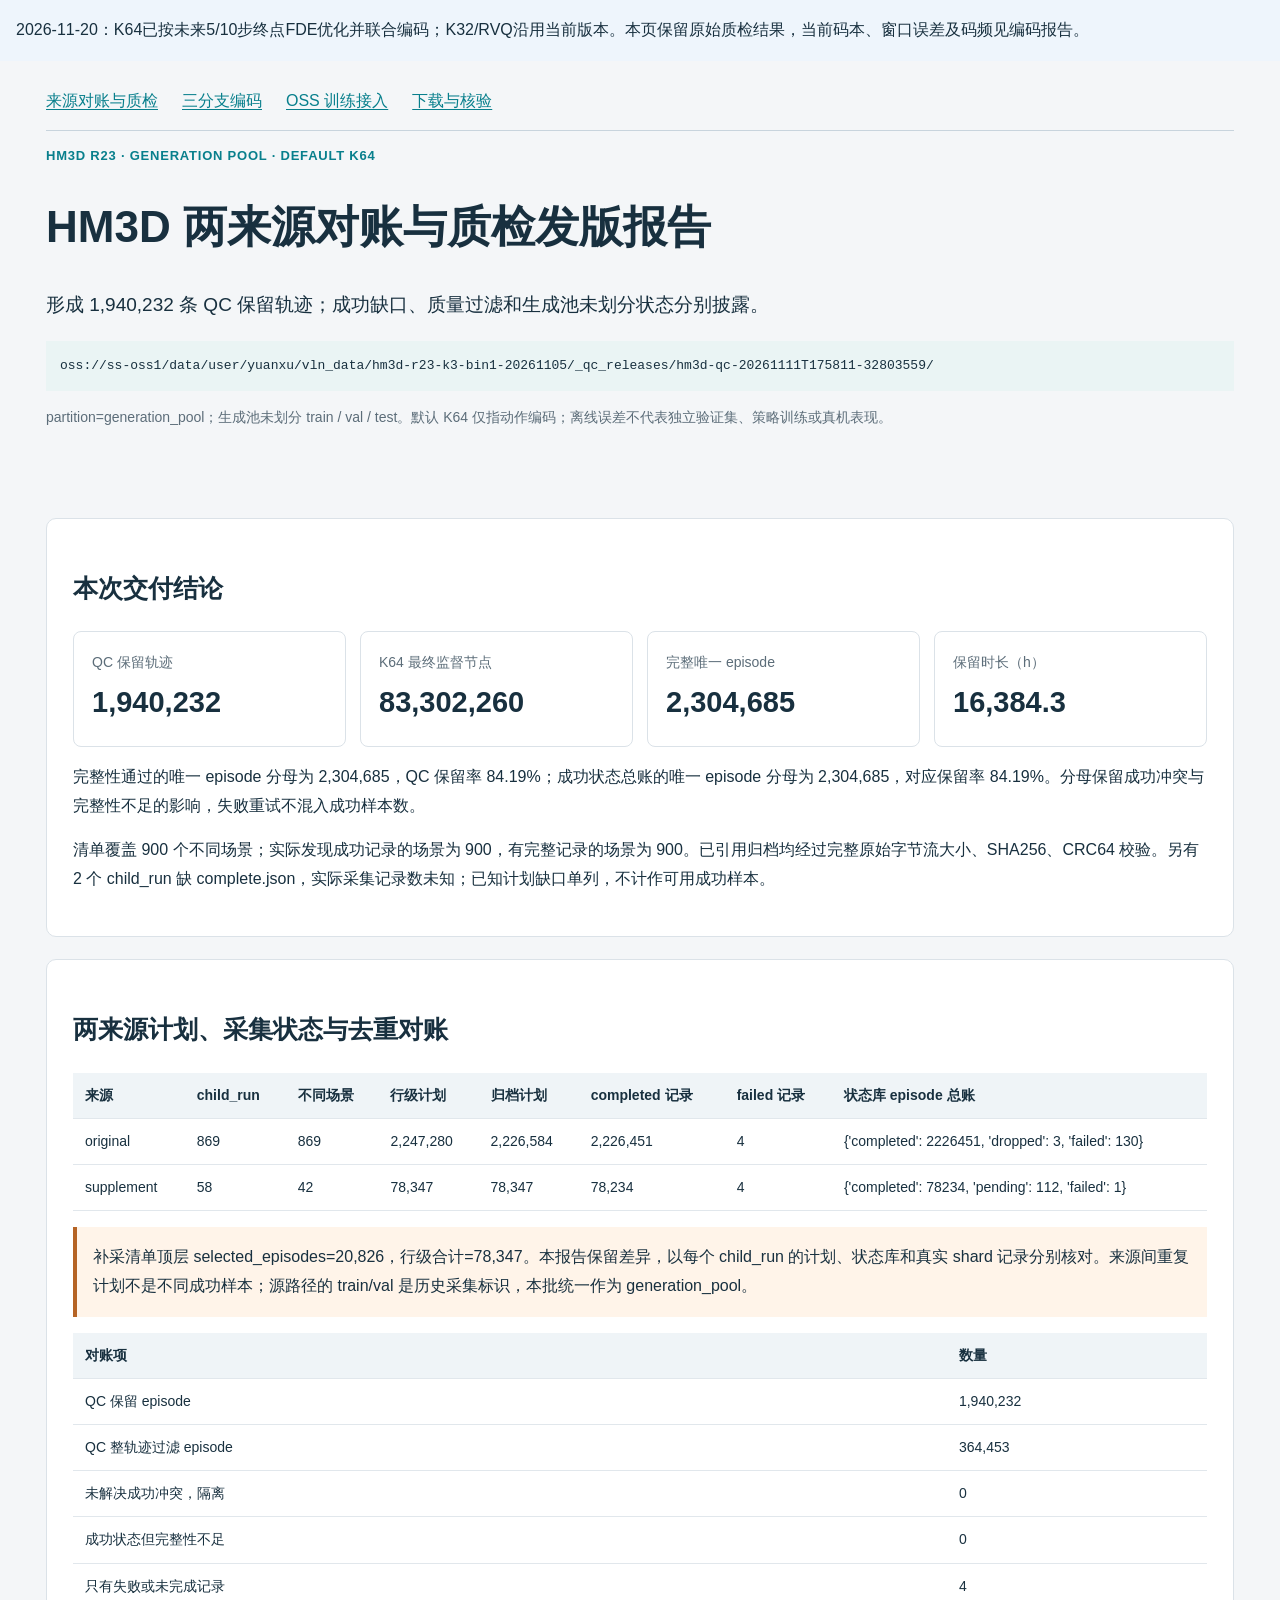
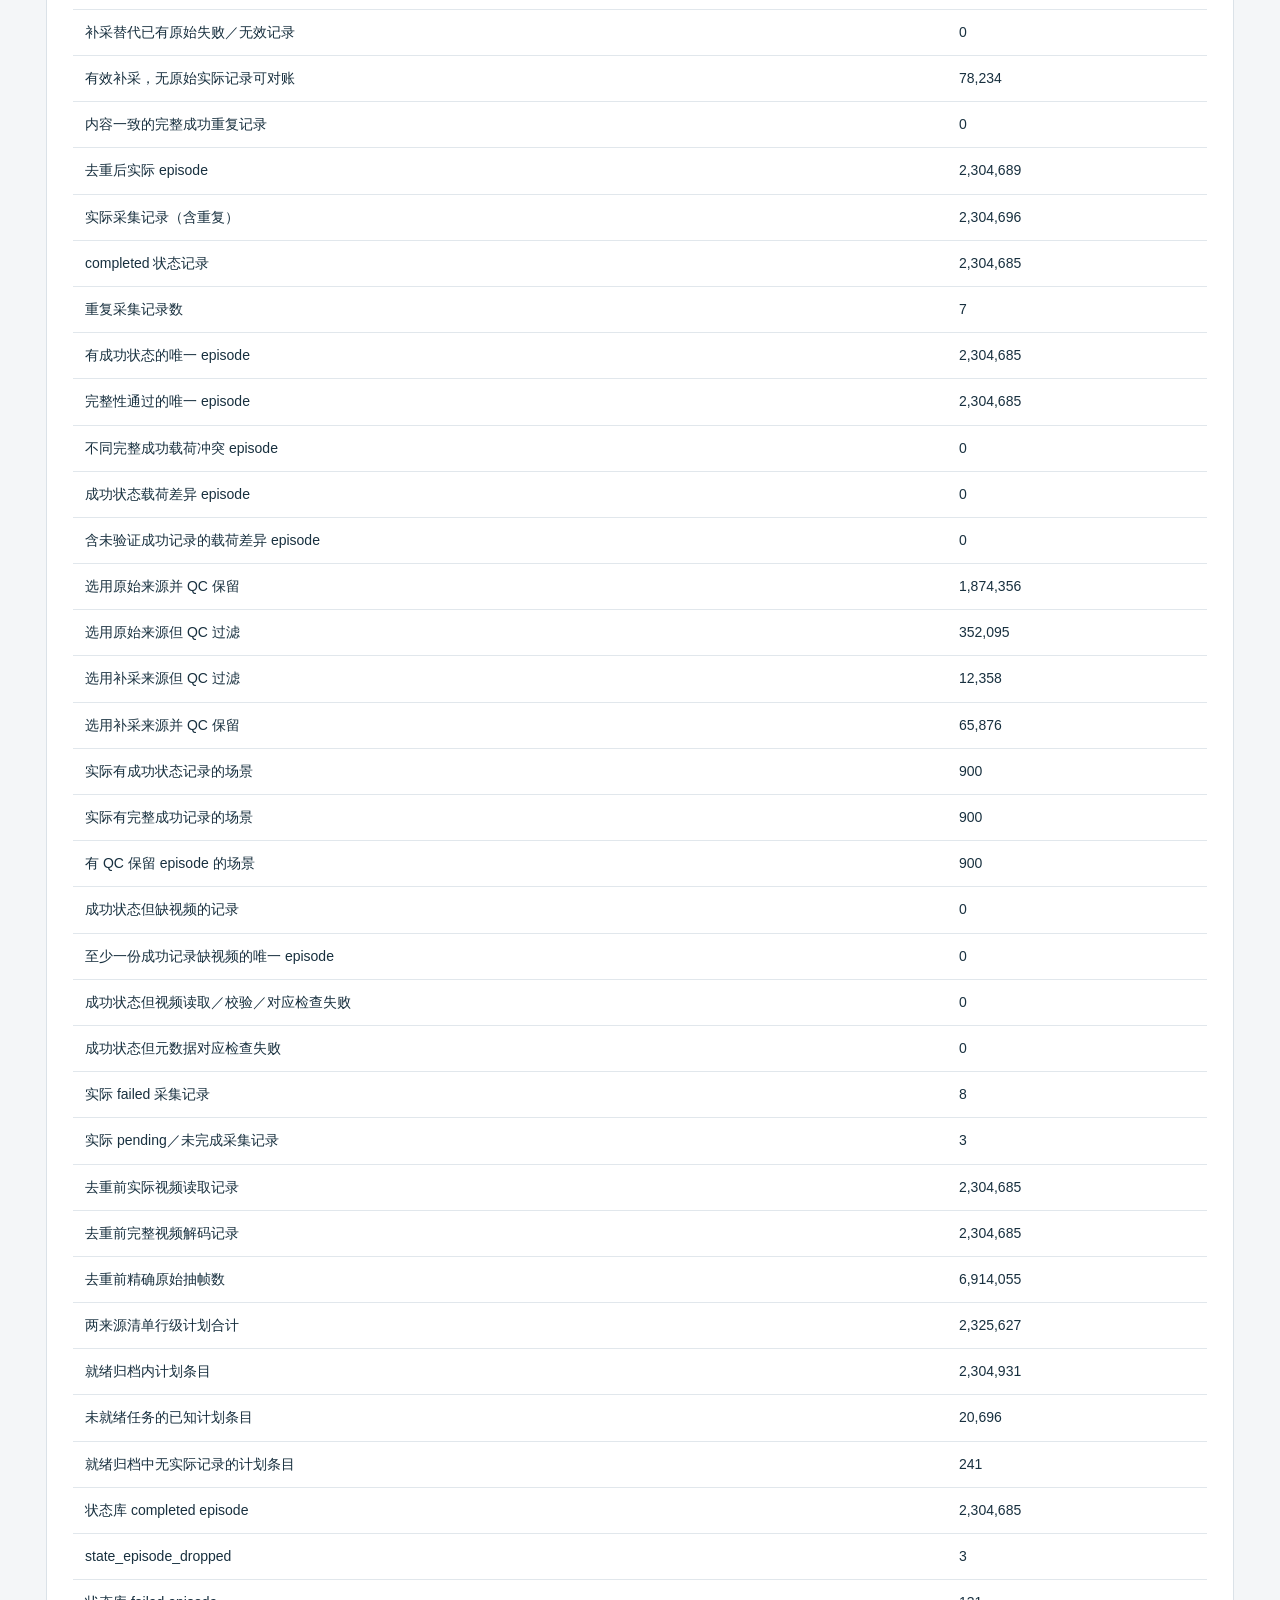
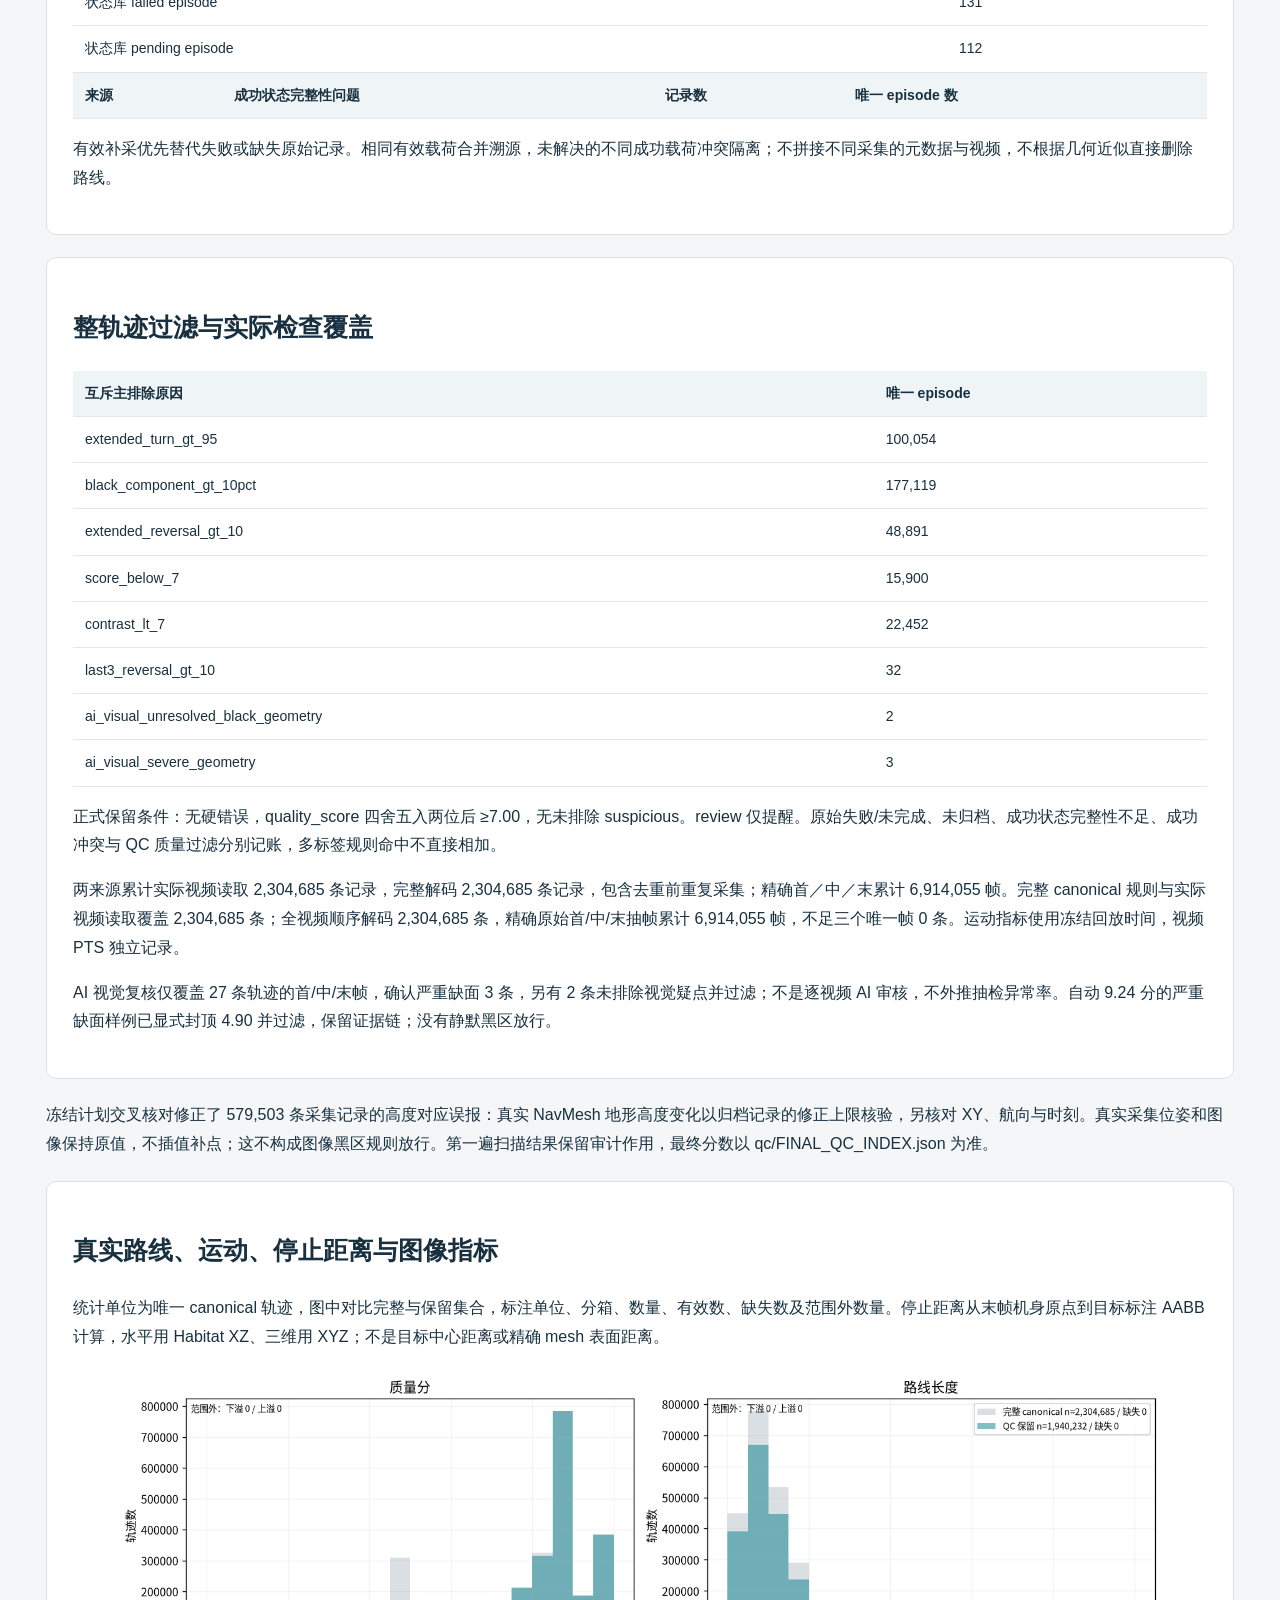
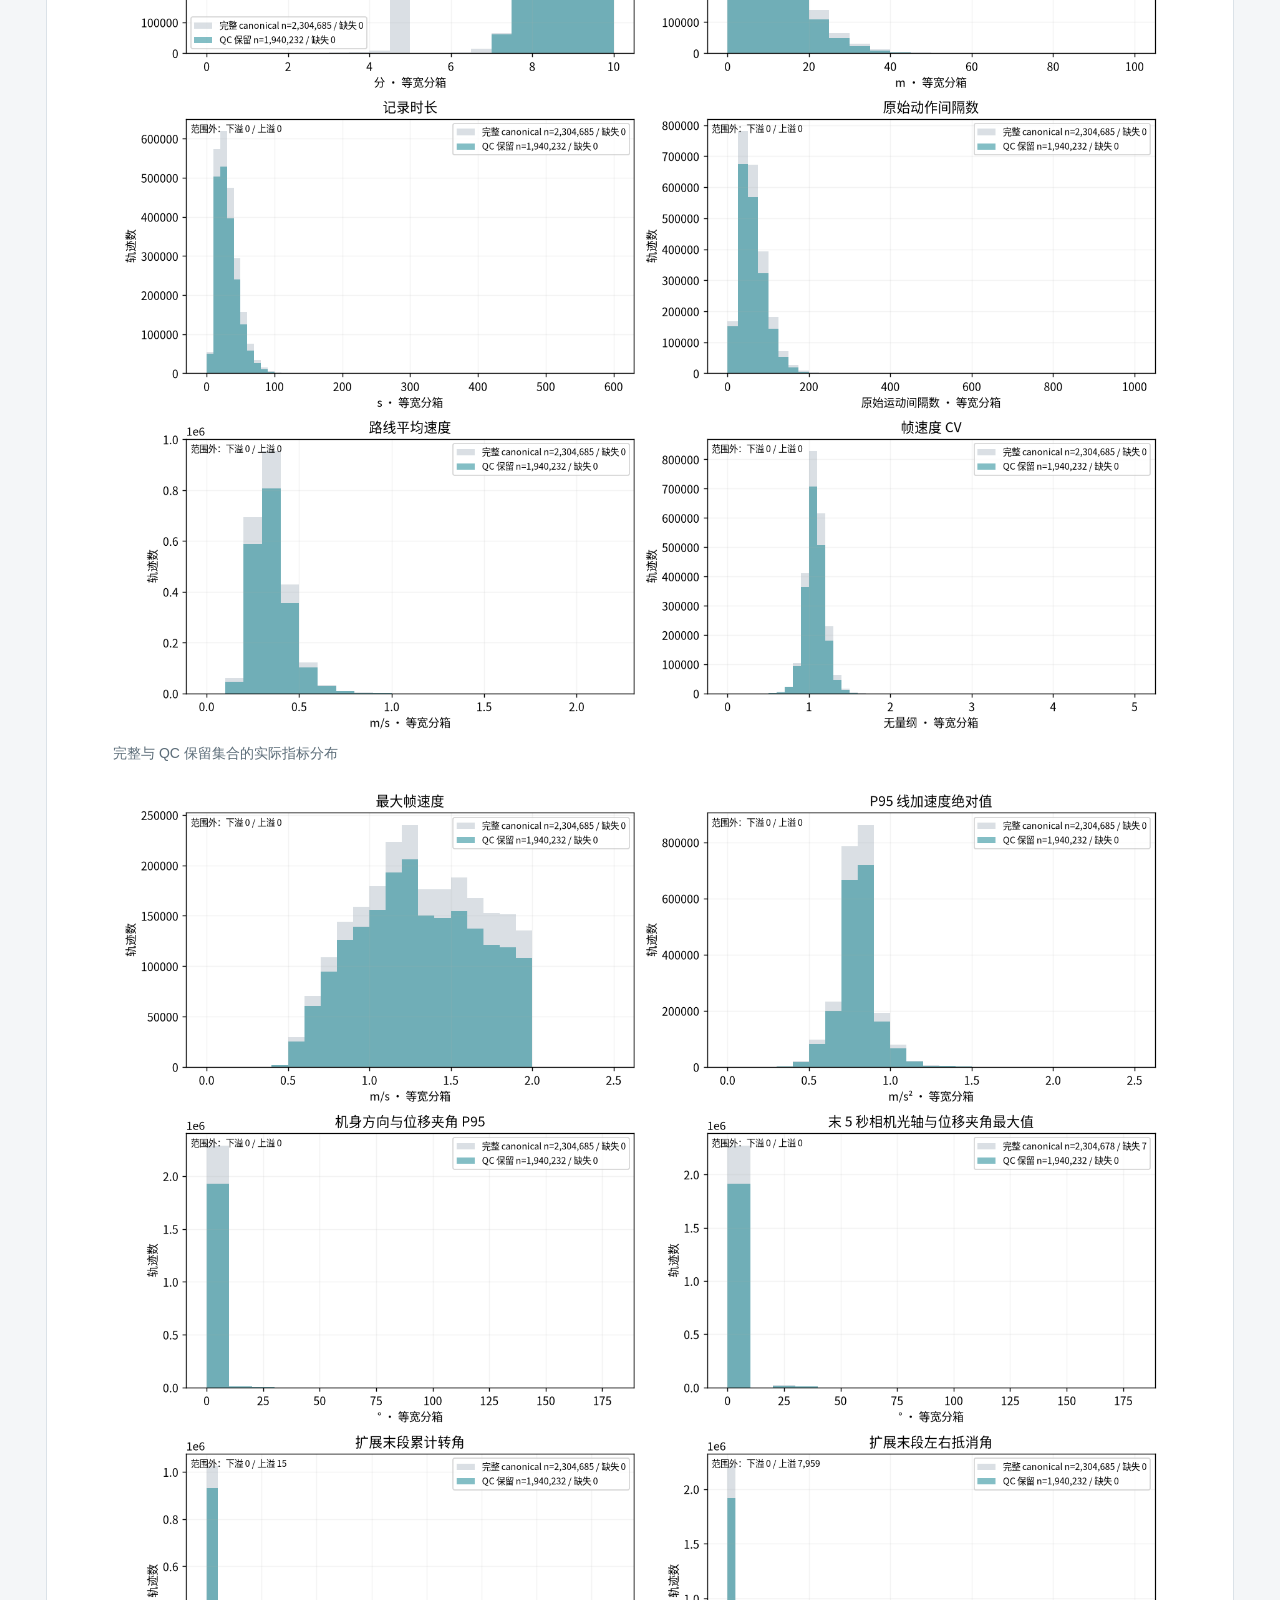
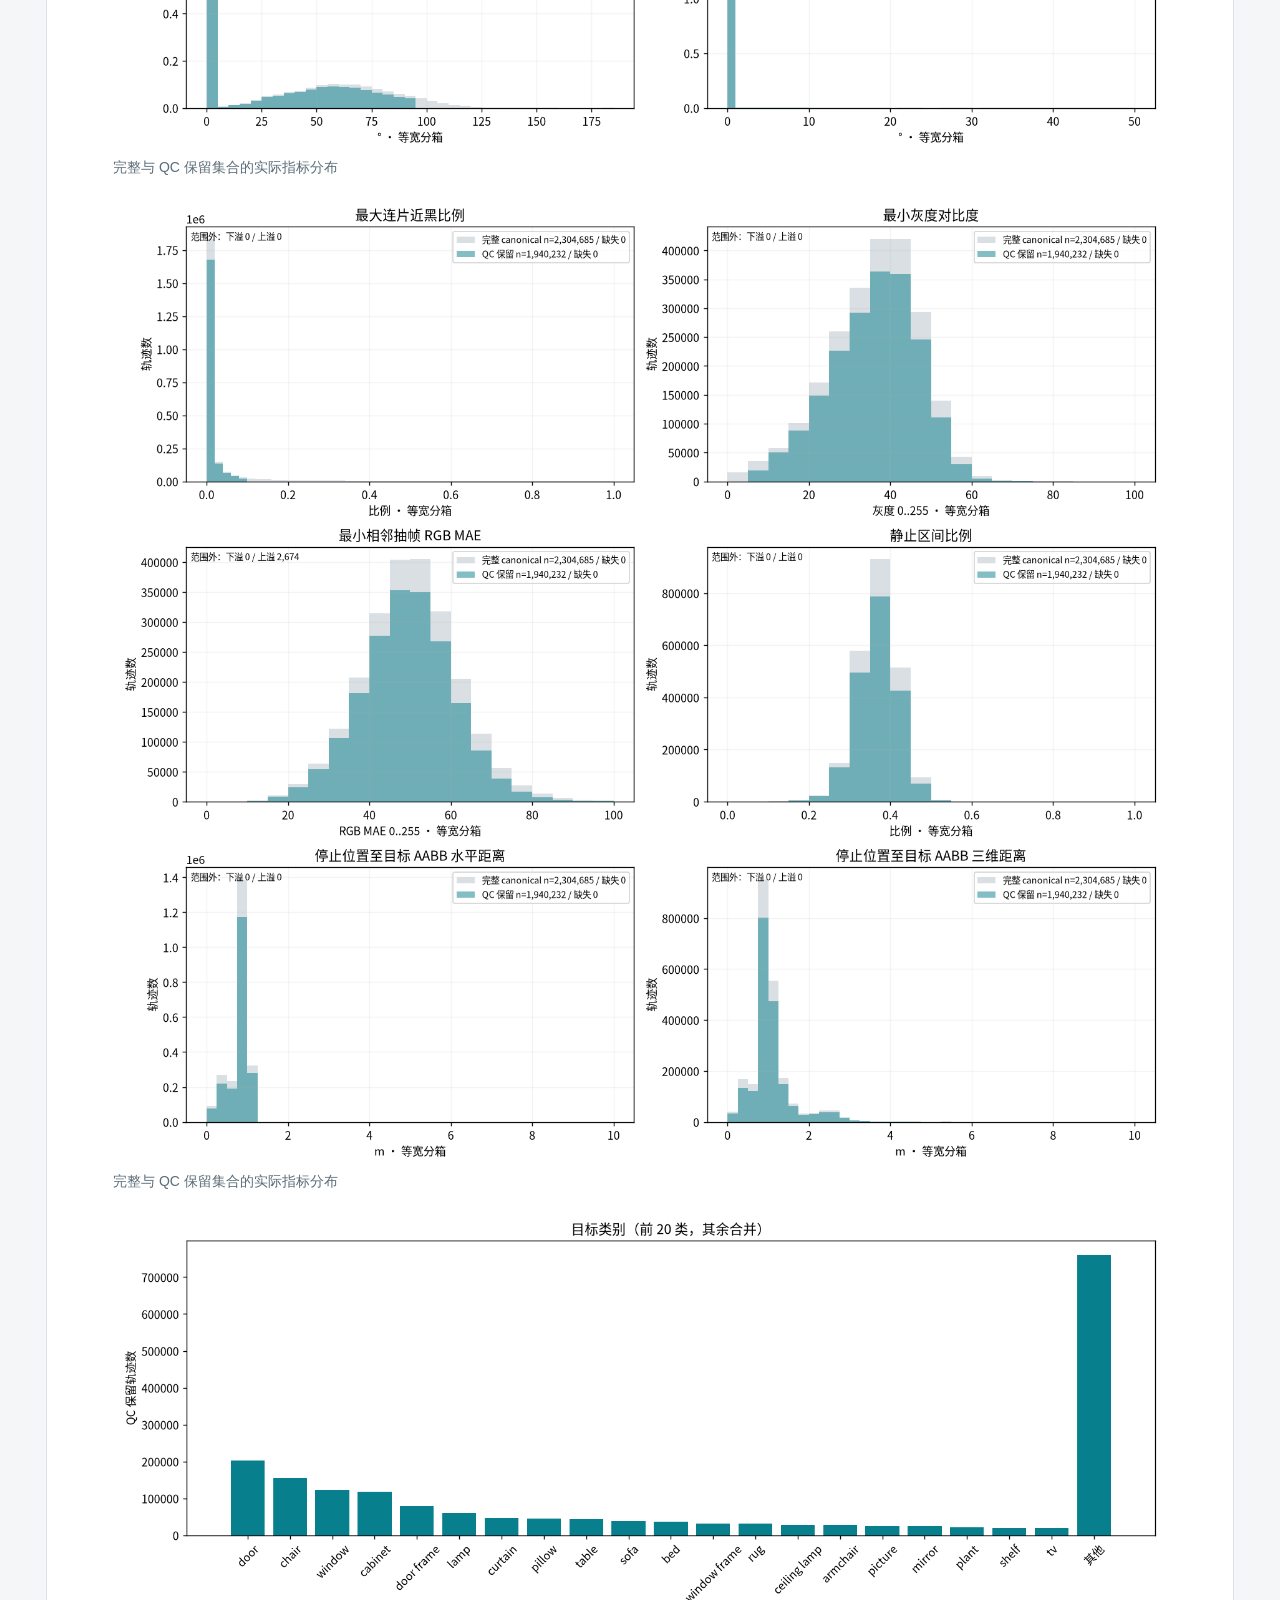
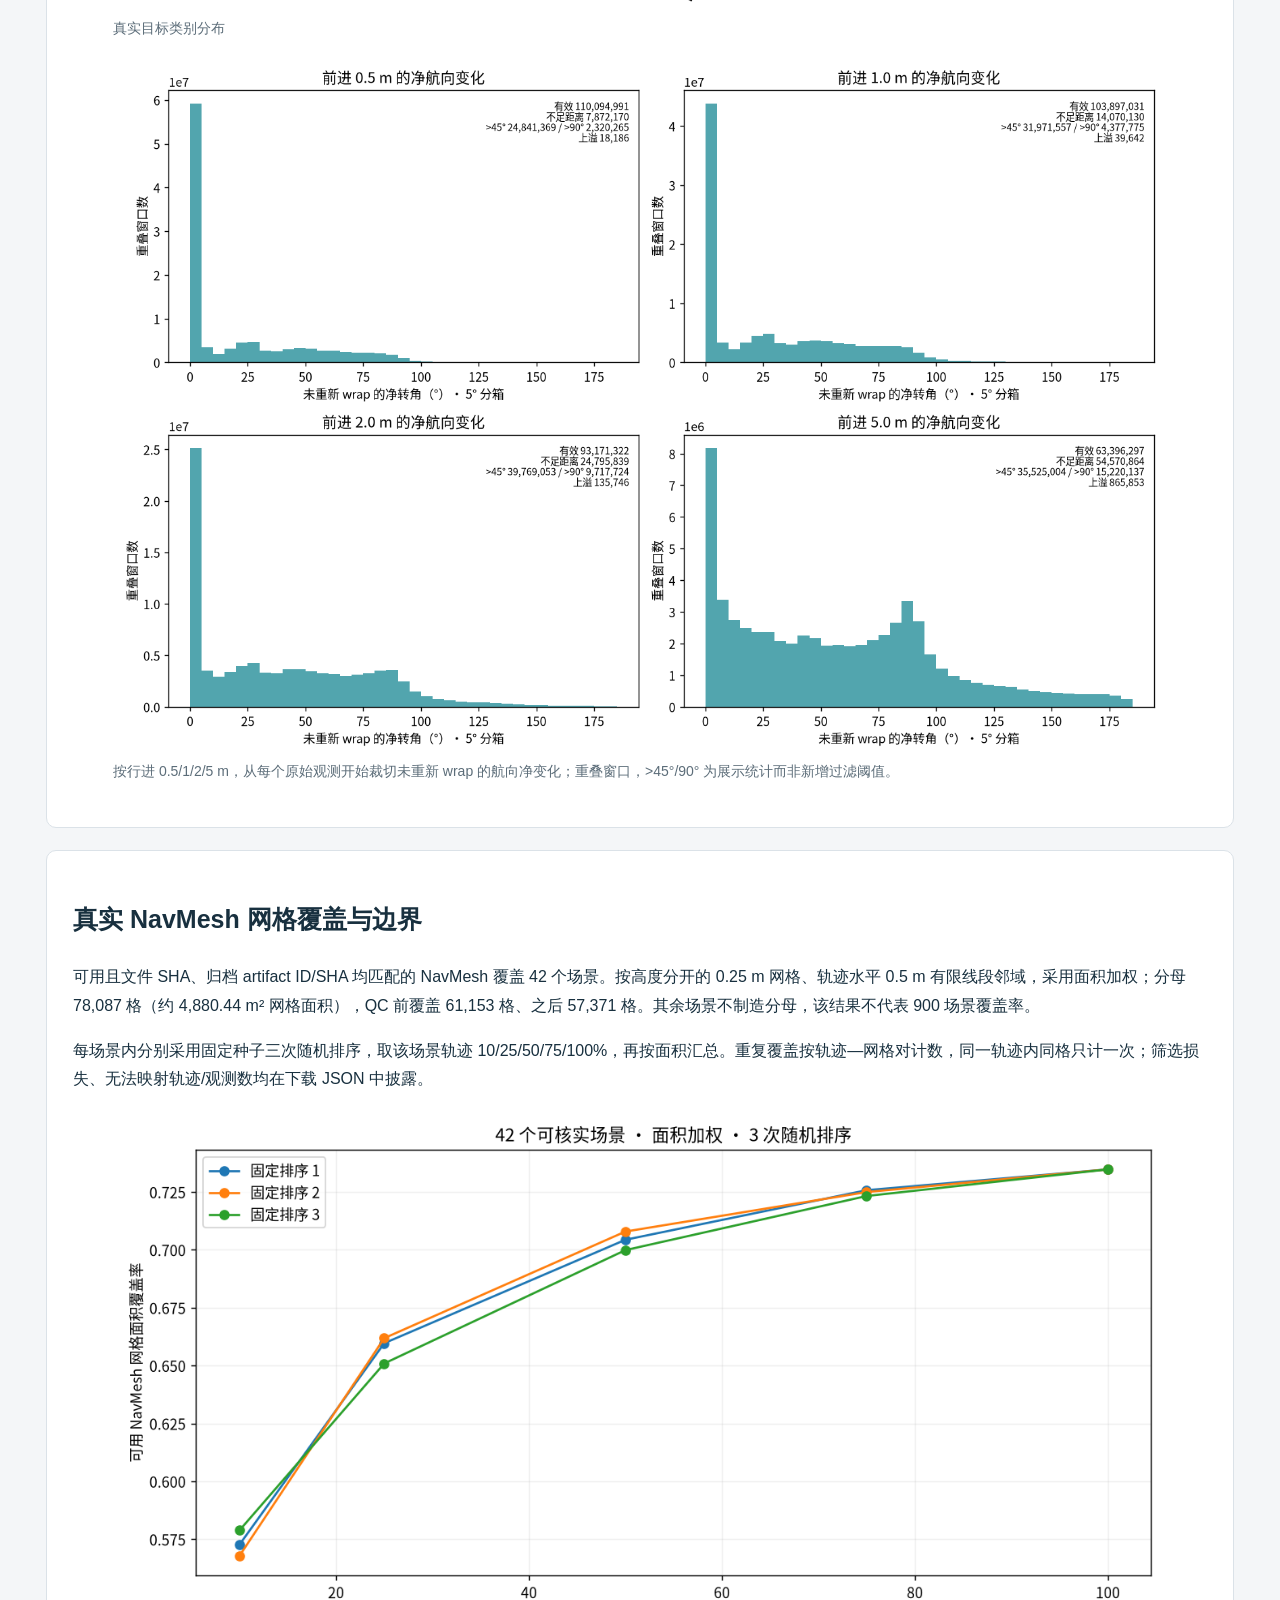
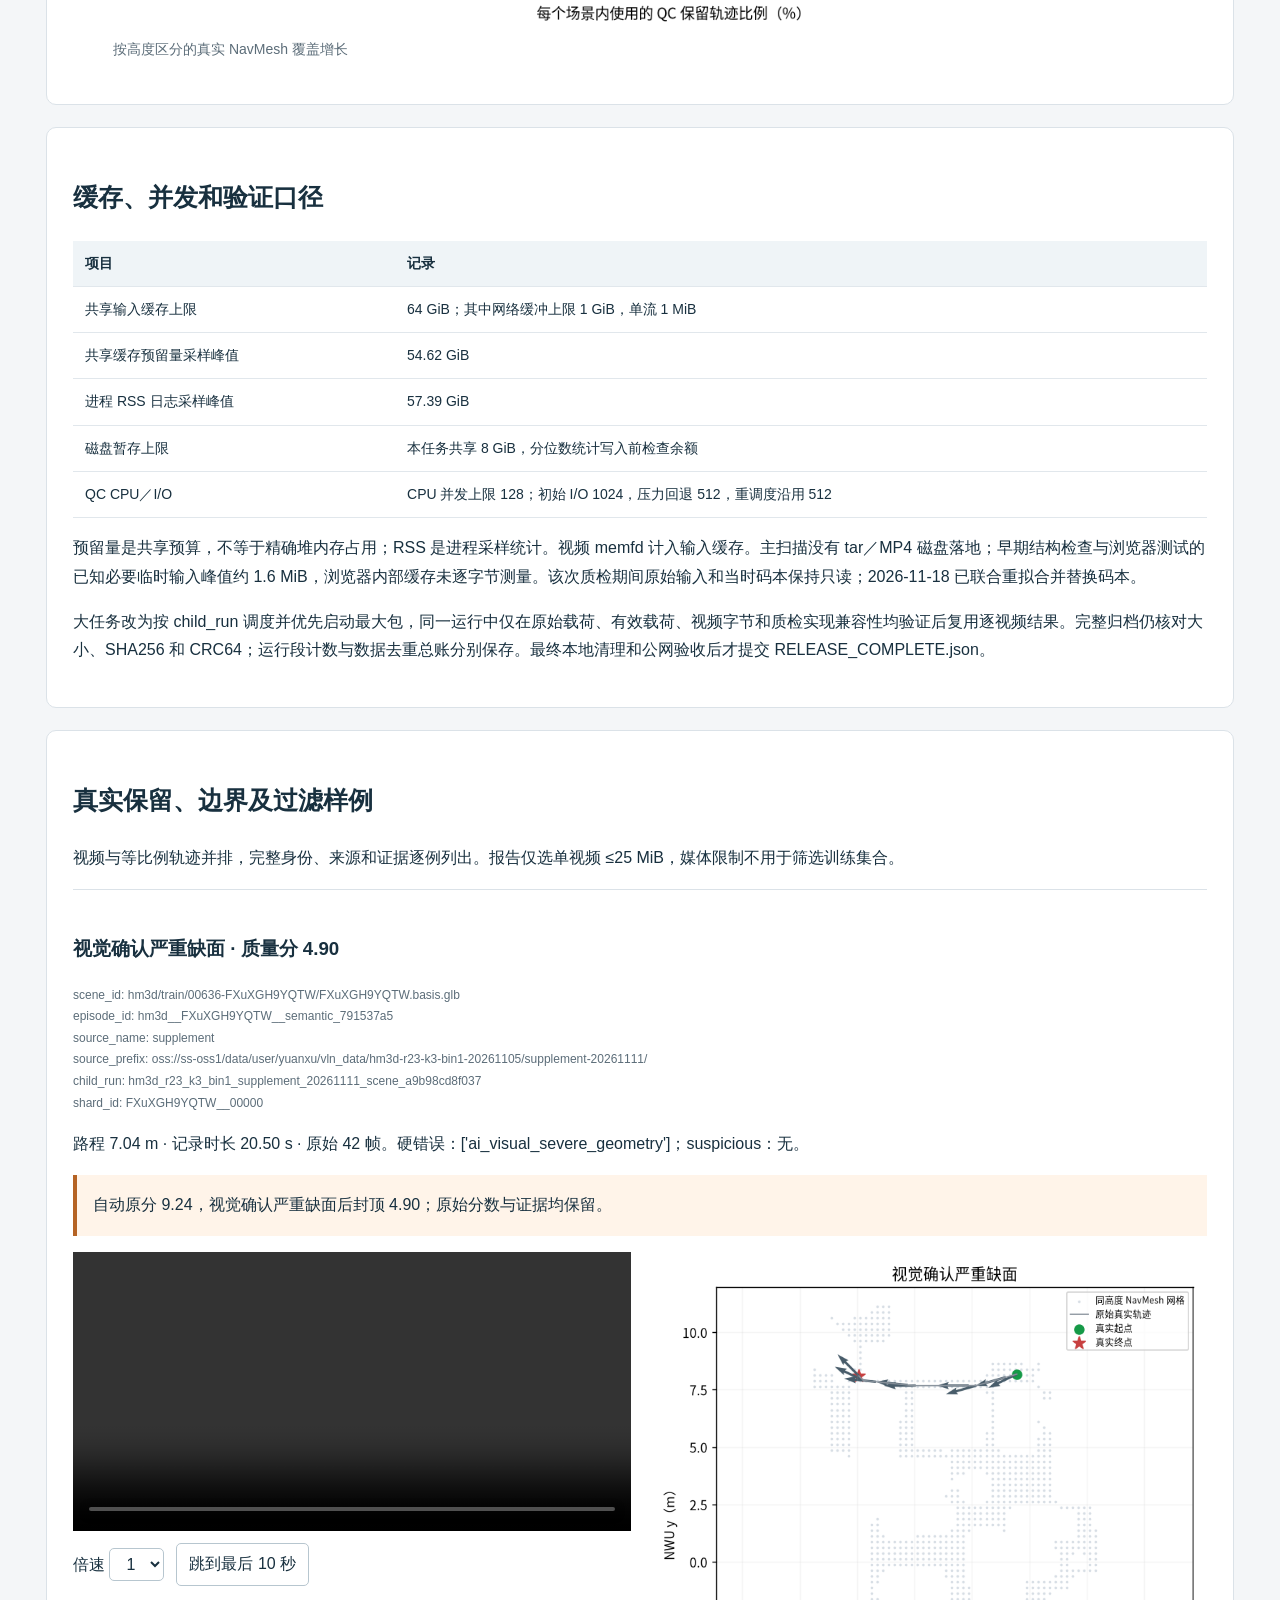
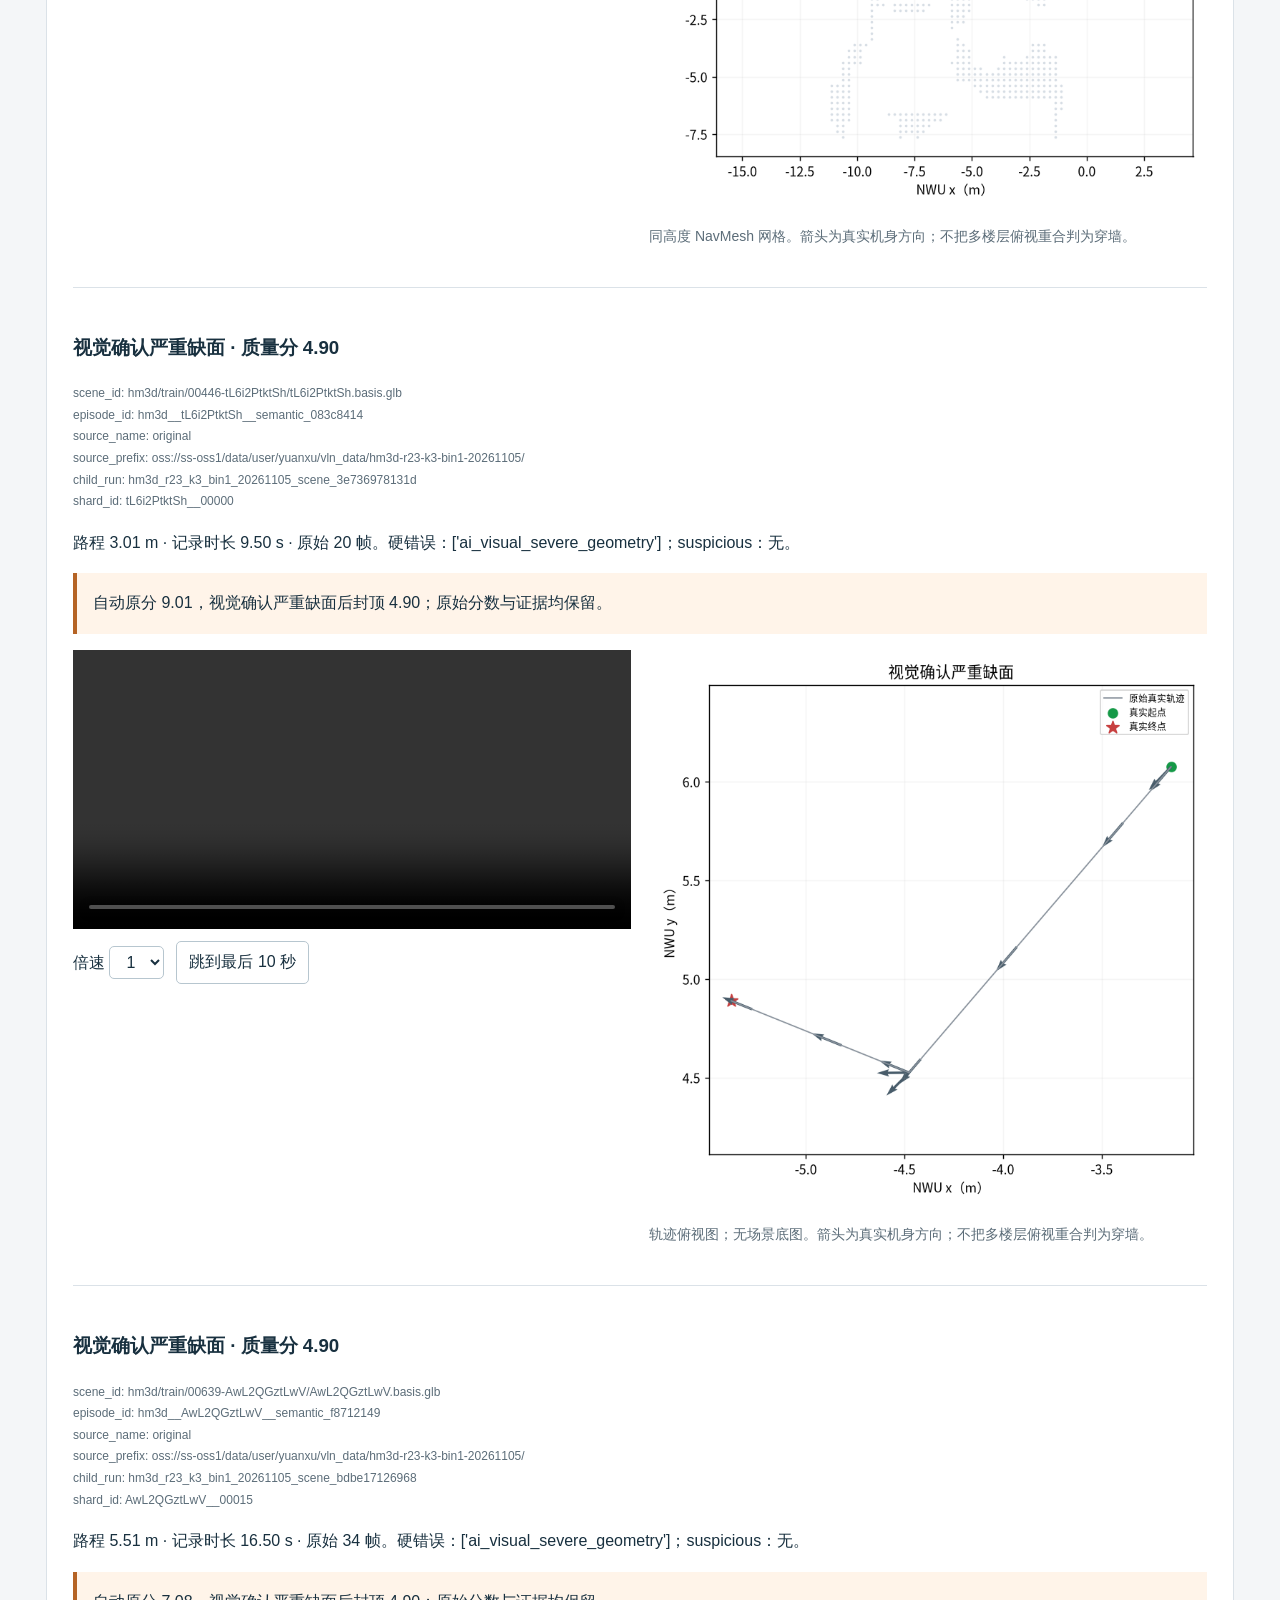
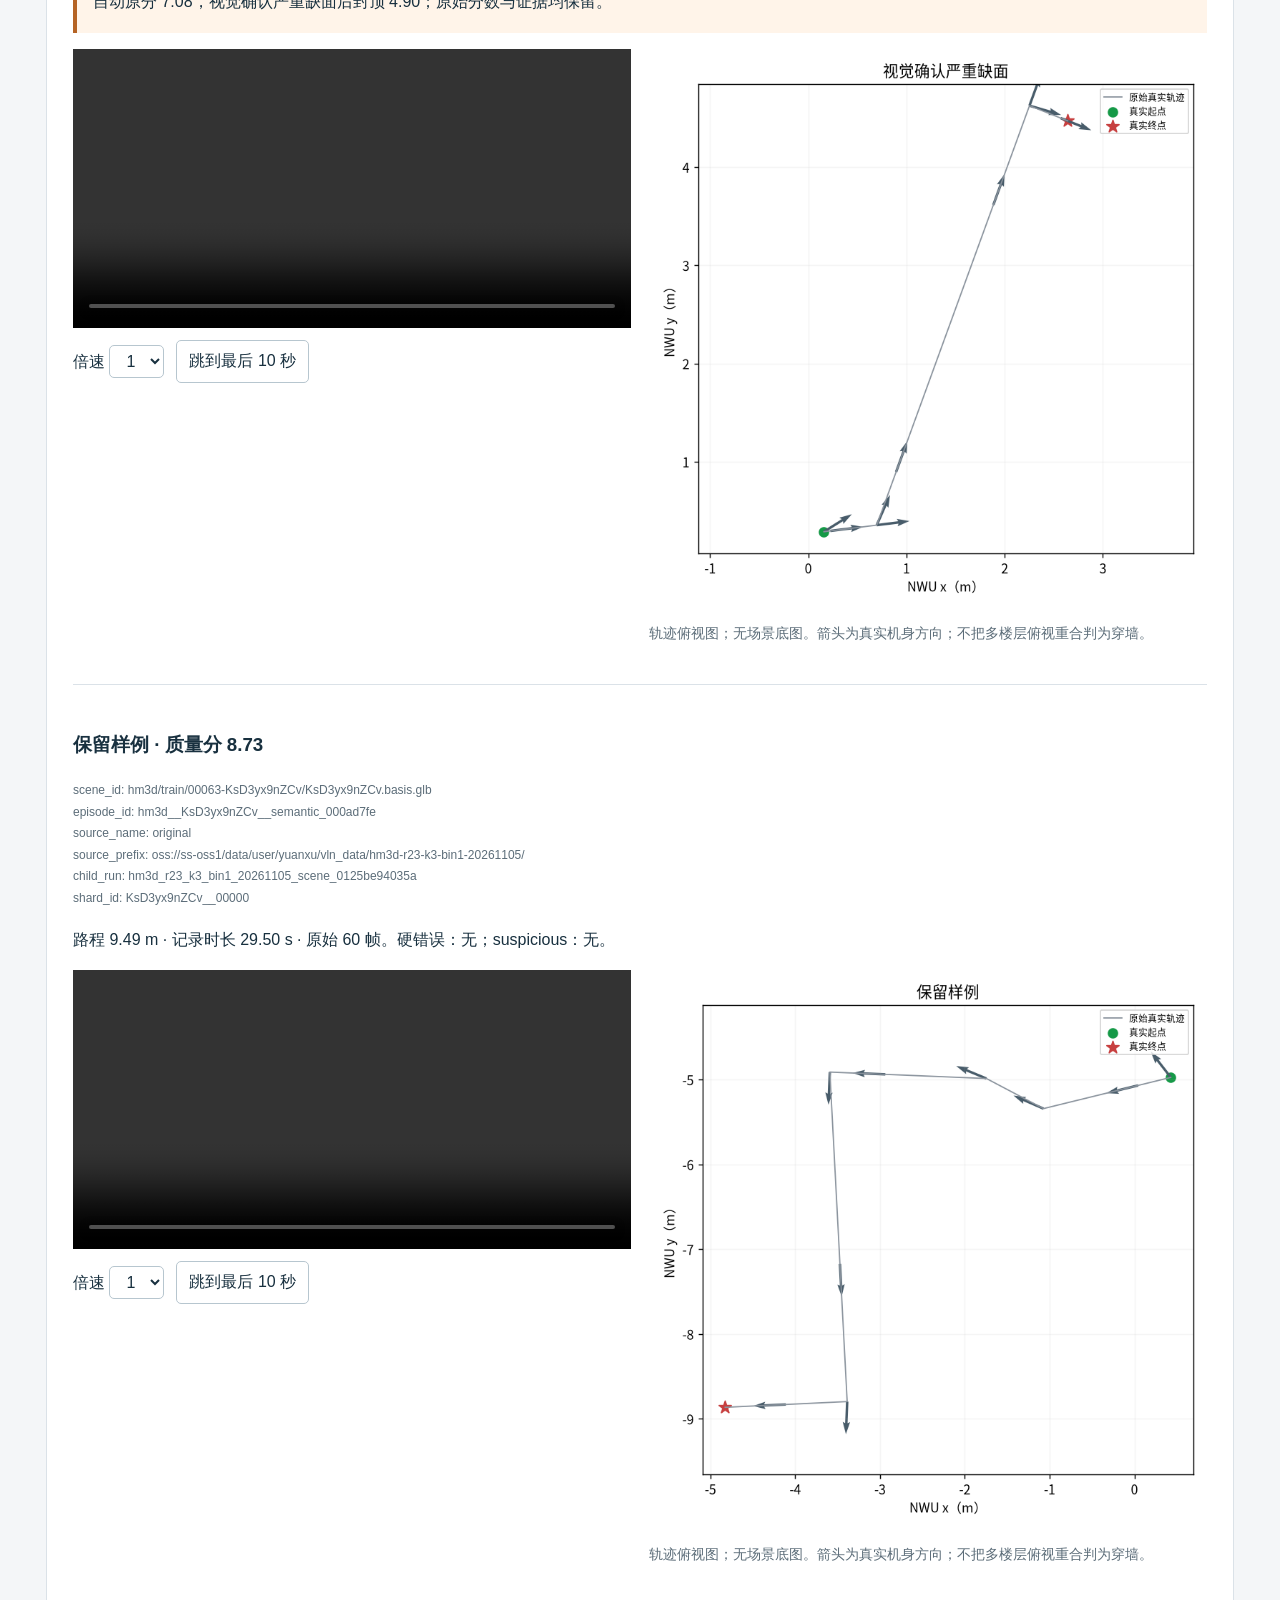
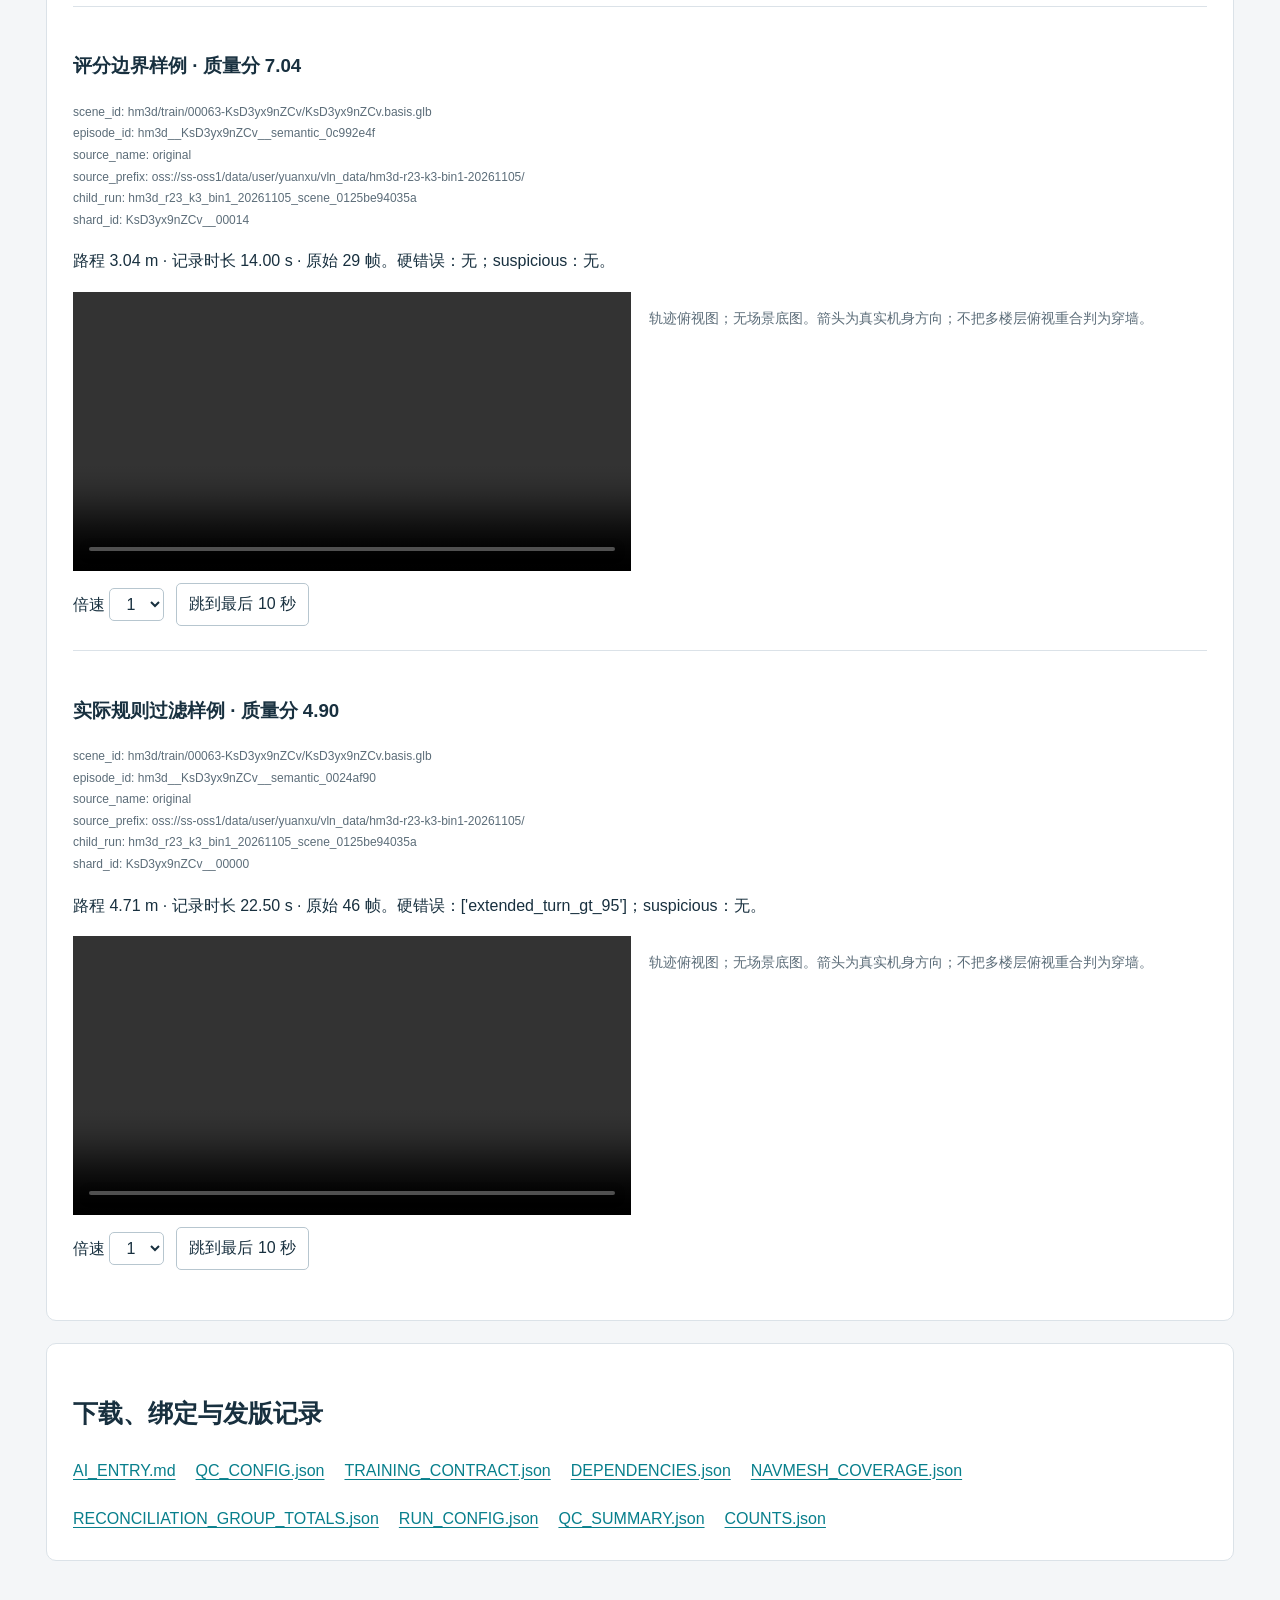
==== commit 566f4d84: "Optimize K64 encoding for full 5 and 10 step endpoint FDE" ====
--- a/index.html
+++ b/index.html
@@ -1,2 +1,2 @@
 <!DOCTYPE html>
-<html lang="zh-CN"><head><meta charset="utf-8"/><meta content="width=device-width,initial-scale=1" name="viewport"/><title>HM3D 两来源对账与质检发版报告 · HM3D R23</title><link href="style.css" rel="stylesheet"/></head><body><div style="padding:16px;background:#eef5fc">2026-11-19：K32/K64 已按近直行间距至少5cm重新拟合和编码；RVQ沿用联合码本。本页保留原始质检结果，当前码本、误差及码频见编码报告。</div><header><nav aria-label="主导航"><a href="index.html">来源对账与质检</a><a href="tokenizer.html">三分支编码</a><a href="training.html">OSS 训练接入</a><a href="#downloads">下载与核验</a></nav><p class="tag">HM3D R23 · GENERATION POOL · DEFAULT K64</p><h1>HM3D 两来源对账与质检发版报告</h1><p class="lead">形成 1,940,232 条 QC 保留轨迹；成功缺口、质量过滤和生成池未划分状态分别披露。</p><code class="uri">oss://ss-oss1/data/user/yuanxu/vln_data/hm3d-r23-k3-bin1-20261105/_qc_releases/hm3d-qc-20261111T175811-32803559/</code><p class="muted">partition=generation_pool；生成池未划分 train / val / test。默认 K64 仅指动作编码；离线误差不代表独立验证集、策略训练或真机表现。</p></header><main><section id="conclusion"><h2>本次交付结论</h2><div class="cards"><div class="card"><div class="muted">QC 保留轨迹</div><div class="value">1,940,232</div></div><div class="card"><div class="muted">K64 最终监督节点</div><div class="value">83,302,260</div></div><div class="card"><div class="muted">完整唯一 episode</div><div class="value">2,304,685</div></div><div class="card"><div class="muted">保留时长（h）</div><div class="value">16,384.3</div></div></div><p>完整性通过的唯一 episode 分母为 2,304,685，QC 保留率 84.19%；成功状态总账的唯一 episode 分母为 2,304,685，对应保留率 84.19%。分母保留成功冲突与完整性不足的影响，失败重试不混入成功样本数。</p><p>清单覆盖 900 个不同场景；实际发现成功记录的场景为 900，有完整记录的场景为 900。已引用归档均经过完整原始字节流大小、SHA256、CRC64 校验。另有 2 个 child_run 缺 complete.json，实际采集记录数未知；已知计划缺口单列，不计作可用成功样本。</p></section><section id="reconciliation"><h2>两来源计划、采集状态与去重对账</h2><div class="table-wrap"><table><thead><tr><th>来源</th><th>child_run</th><th>不同场景</th><th>行级计划</th><th>归档计划</th><th>completed 记录</th><th>failed 记录</th><th>状态库 episode 总账</th></tr></thead><tbody><tr><td>original</td><td>869</td><td>869</td><td>2,247,280</td><td>2,226,584</td><td>2,226,451</td><td>4</td><td>{'completed': 2226451, 'dropped': 3, 'failed': 130}</td></tr><tr><td>supplement</td><td>58</td><td>42</td><td>78,347</td><td>78,347</td><td>78,234</td><td>4</td><td>{'completed': 78234, 'pending': 112, 'failed': 1}</td></tr></tbody></table></div><p class="alert">补采清单顶层 selected_episodes=20,826，行级合计=78,347。本报告保留差异，以每个 child_run 的计划、状态库和真实 shard 记录分别核对。来源间重复计划不是不同成功样本；源路径的 train/val 是历史采集标识，本批统一作为 generation_pool。</p><div class="table-wrap"><table><thead><tr><th>对账项</th><th>数量</th></tr></thead><tbody><tr><td>QC 保留 episode</td><td>1,940,232</td></tr><tr><td>QC 整轨迹过滤 episode</td><td>364,453</td></tr><tr><td>未解决成功冲突，隔离</td><td>0</td></tr><tr><td>成功状态但完整性不足</td><td>0</td></tr><tr><td>只有失败或未完成记录</td><td>4</td></tr><tr><td>补采替代已有原始失败／无效记录</td><td>0</td></tr><tr><td>有效补采，无原始实际记录可对账</td><td>78,234</td></tr><tr><td>内容一致的完整成功重复记录</td><td>0</td></tr><tr><td>去重后实际 episode</td><td>2,304,689</td></tr><tr><td>实际采集记录（含重复）</td><td>2,304,696</td></tr><tr><td>completed 状态记录</td><td>2,304,685</td></tr><tr><td>重复采集记录数</td><td>7</td></tr><tr><td>有成功状态的唯一 episode</td><td>2,304,685</td></tr><tr><td>完整性通过的唯一 episode</td><td>2,304,685</td></tr><tr><td>不同完整成功载荷冲突 episode</td><td>0</td></tr><tr><td>成功状态载荷差异 episode</td><td>0</td></tr><tr><td>含未验证成功记录的载荷差异 episode</td><td>0</td></tr><tr><td>选用原始来源并 QC 保留</td><td>1,874,356</td></tr><tr><td>选用原始来源但 QC 过滤</td><td>352,095</td></tr><tr><td>选用补采来源但 QC 过滤</td><td>12,358</td></tr><tr><td>选用补采来源并 QC 保留</td><td>65,876</td></tr><tr><td>实际有成功状态记录的场景</td><td>900</td></tr><tr><td>实际有完整成功记录的场景</td><td>900</td></tr><tr><td>有 QC 保留 episode 的场景</td><td>900</td></tr><tr><td>成功状态但缺视频的记录</td><td>0</td></tr><tr><td>至少一份成功记录缺视频的唯一 episode</td><td>0</td></tr><tr><td>成功状态但视频读取／校验／对应检查失败</td><td>0</td></tr><tr><td>成功状态但元数据对应检查失败</td><td>0</td></tr><tr><td>实际 failed 采集记录</td><td>8</td></tr><tr><td>实际 pending／未完成采集记录</td><td>3</td></tr><tr><td>去重前实际视频读取记录</td><td>2,304,685</td></tr><tr><td>去重前完整视频解码记录</td><td>2,304,685</td></tr><tr><td>去重前精确原始抽帧数</td><td>6,914,055</td></tr><tr><td>两来源清单行级计划合计</td><td>2,325,627</td></tr><tr><td>就绪归档内计划条目</td><td>2,304,931</td></tr><tr><td>未就绪任务的已知计划条目</td><td>20,696</td></tr><tr><td>就绪归档中无实际记录的计划条目</td><td>241</td></tr><tr><td>状态库 completed episode</td><td>2,304,685</td></tr><tr><td>state_episode_dropped</td><td>3</td></tr><tr><td>状态库 failed episode</td><td>131</td></tr><tr><td>状态库 pending episode</td><td>112</td></tr></tbody></table></div><div class="table-wrap"><table><thead><tr><th>来源</th><th>成功状态完整性问题</th><th>记录数</th><th>唯一 episode 数</th></tr></thead><tbody></tbody></table></div><p>有效补采优先替代失败或缺失原始记录。相同有效载荷合并溯源，未解决的不同成功载荷冲突隔离；不拼接不同采集的元数据与视频，不根据几何近似直接删除路线。</p></section><section id="filtering"><h2>整轨迹过滤与实际检查覆盖</h2><div class="table-wrap"><table><thead><tr><th>互斥主排除原因</th><th>唯一 episode</th></tr></thead><tbody><tr><td>extended_turn_gt_95</td><td>100,054</td></tr><tr><td>black_component_gt_10pct</td><td>177,119</td></tr><tr><td>extended_reversal_gt_10</td><td>48,891</td></tr><tr><td>score_below_7</td><td>15,900</td></tr><tr><td>contrast_lt_7</td><td>22,452</td></tr><tr><td>last3_reversal_gt_10</td><td>32</td></tr><tr><td>ai_visual_unresolved_black_geometry</td><td>2</td></tr><tr><td>ai_visual_severe_geometry</td><td>3</td></tr></tbody></table></div><p>正式保留条件：无硬错误，quality_score 四舍五入两位后 ≥7.00，无未排除 suspicious。review 仅提醒。原始失败/未完成、未归档、成功状态完整性不足、成功冲突与 QC 质量过滤分别记账，多标签规则命中不直接相加。</p><p>两来源累计实际视频读取 2,304,685 条记录，完整解码 2,304,685 条记录，包含去重前重复采集；精确首／中／末累计 6,914,055 帧。完整 canonical 规则与实际视频读取覆盖 2,304,685 条；全视频顺序解码 2,304,685 条，精确原始首/中/末抽帧累计 6,914,055 帧，不足三个唯一帧 0 条。运动指标使用冻结回放时间，视频 PTS 独立记录。</p><p>AI 视觉复核仅覆盖 27 条轨迹的首/中/末帧，确认严重缺面 3 条，另有 2 条未排除视觉疑点并过滤；不是逐视频 AI 审核，不外推抽检异常率。自动 9.24 分的严重缺面样例已显式封顶 4.90 并过滤，保留证据链；没有静默黑区放行。</p></section><p>冻结计划交叉核对修正了 579,503 条采集记录的高度对应误报：真实 NavMesh 地形高度变化以归档记录的修正上限核验，另核对 XY、航向与时刻。真实采集位姿和图像保持原值，不插值补点；这不构成图像黑区规则放行。第一遍扫描结果保留审计作用，最终分数以 qc/FINAL_QC_INDEX.json 为准。</p><section id="metrics"><h2>真实路线、运动、停止距离与图像指标</h2><p>统计单位为唯一 canonical 轨迹，图中对比完整与保留集合，标注单位、分箱、数量、有效数、缺失数及范围外数量。停止距离从末帧机身原点到目标标注 AABB 计算，水平用 Habitat XZ、三维用 XYZ；不是目标中心距离或精确 mesh 表面距离。</p><figure><a href="assets/qc-distributions-0.png"><img alt="完整与 QC 保留集合的实际指标分布" loading="lazy" src="assets/qc-distributions-0.png"/></a><figcaption>完整与 QC 保留集合的实际指标分布</figcaption></figure><figure><a href="assets/qc-distributions-1.png"><img alt="完整与 QC 保留集合的实际指标分布" loading="lazy" src="assets/qc-distributions-1.png"/></a><figcaption>完整与 QC 保留集合的实际指标分布</figcaption></figure><figure><a href="assets/qc-distributions-2.png"><img alt="完整与 QC 保留集合的实际指标分布" loading="lazy" src="assets/qc-distributions-2.png"/></a><figcaption>完整与 QC 保留集合的实际指标分布</figcaption></figure><figure><a href="assets/target-categories.png"><img alt="真实目标类别分布" loading="lazy" src="assets/target-categories.png"/></a><figcaption>真实目标类别分布</figcaption></figure><figure><a href="assets/direction-windows.png"><img alt="按行进 0.5/1/2/5 m，从每个原始观测开始裁切未重新 wrap 的航向净变化；重叠窗口，&gt;45°/90° 为展示统计而非新增过滤阈值。" loading="lazy" src="assets/direction-windows.png"/></a><figcaption>按行进 0.5/1/2/5 m，从每个原始观测开始裁切未重新 wrap 的航向净变化；重叠窗口，&gt;45°/90° 为展示统计而非新增过滤阈值。</figcaption></figure></section><section id="coverage"><h2>真实 NavMesh 网格覆盖与边界</h2><p>可用且文件 SHA、归档 artifact ID/SHA 均匹配的 NavMesh 覆盖 42 个场景。按高度分开的 0.25 m 网格、轨迹水平 0.5 m 有限线段邻域，采用面积加权；分母 78,087 格（约 4,880.44 m² 网格面积），QC 前覆盖 61,153 格、之后 57,371 格。其余场景不制造分母，该结果不代表 900 场景覆盖率。</p><p>每场景内分别采用固定种子三次随机排序，取该场景轨迹 10/25/50/75/100%，再按面积汇总。重复覆盖按轨迹—网格对计数，同一轨迹内同格只计一次；筛选损失、无法映射轨迹/观测数均在下载 JSON 中披露。</p><figure><a href="assets/navmesh-growth.png"><img alt="按高度区分的真实 NavMesh 覆盖增长" loading="lazy" src="assets/navmesh-growth.png"/></a><figcaption>按高度区分的真实 NavMesh 覆盖增长</figcaption></figure></section><section id="runtime"><h2>缓存、并发和验证口径</h2><div class="table-wrap"><table><thead><tr><th>项目</th><th>记录</th></tr></thead><tbody><tr><td>共享输入缓存上限</td><td>64 GiB；其中网络缓冲上限 1 GiB，单流 1 MiB</td></tr><tr><td>共享缓存预留量采样峰值</td><td>54.62 GiB</td></tr><tr><td>进程 RSS 日志采样峰值</td><td>57.39 GiB</td></tr><tr><td>磁盘暂存上限</td><td>本任务共享 8 GiB，分位数统计写入前检查余额</td></tr><tr><td>QC CPU／I/O</td><td>CPU 并发上限 128；初始 I/O 1024，压力回退 512，重调度沿用 512</td></tr></tbody></table></div><p>预留量是共享预算，不等于精确堆内存占用；RSS 是进程采样统计。视频 memfd 计入输入缓存。主扫描没有 tar／MP4 磁盘落地；早期结构检查与浏览器测试的已知必要临时输入峰值约 1.6 MiB，浏览器内部缓存未逐字节测量。该次质检期间原始输入和当时码本保持只读；2026-11-18 已联合重拟合并替换码本。</p><p>大任务改为按 child_run 调度并优先启动最大包，同一运行中仅在原始载荷、有效载荷、视频字节和质检实现兼容性均验证后复用逐视频结果。完整归档仍核对大小、SHA256 和 CRC64；运行段计数与数据去重总账分别保存。最终本地清理和公网验收后才提交 RELEASE_COMPLETE.json。</p></section><section id="cases"><h2>真实保留、边界及过滤样例</h2><p>视频与等比例轨迹并排，完整身份、来源和证据逐例列出。报告仅选单视频 ≤25 MiB，媒体限制不用于筛选训练集合。</p><article class="case" id="case-0"><h3>视觉确认严重缺面 · 质量分 4.90</h3><p class="identity">scene_id: hm3d/train/00636-FXuXGH9YQTW/FXuXGH9YQTW.basis.glb<br/>episode_id: hm3d__FXuXGH9YQTW__semantic_791537a5<br/>source_name: supplement<br/>source_prefix: oss://ss-oss1/data/user/yuanxu/vln_data/hm3d-r23-k3-bin1-20261105/supplement-20261111/<br/>child_run: hm3d_r23_k3_bin1_supplement_20261111_scene_a9b98cd8f037<br/>shard_id: FXuXGH9YQTW__00000</p><p>路程 7.04 m · 记录时长 20.50 s · 原始 42 帧。硬错误：['ai_visual_severe_geometry']；suspicious：无。</p><p class="alert">自动原分 9.24，视觉确认严重缺面后封顶 4.90；原始分数与证据均保留。</p><div class="media"><div><video controls="" playsinline="" preload="metadata" src="assets/cb971c8dd7b87966.mp4"></video><div class="controls"><label>倍速 <select aria-label="播放倍速" data-speed=""><option>1</option><option>2</option><option>4</option><option>8</option></select></label><button data-tail="">跳到最后 10 秒</button></div></div><div><img alt="真实与解码轨迹，等比例米坐标" loading="lazy" src="assets/cb971c8dd7b87966-trajectory.png"/><p class="muted">同高度 NavMesh 网格。箭头为真实机身方向；不把多楼层俯视重合判为穿墙。</p></div></div></article><article class="case" id="case-1"><h3>视觉确认严重缺面 · 质量分 4.90</h3><p class="identity">scene_id: hm3d/train/00446-tL6i2PtktSh/tL6i2PtktSh.basis.glb<br/>episode_id: hm3d__tL6i2PtktSh__semantic_083c8414<br/>source_name: original<br/>source_prefix: oss://ss-oss1/data/user/yuanxu/vln_data/hm3d-r23-k3-bin1-20261105/<br/>child_run: hm3d_r23_k3_bin1_20261105_scene_3e736978131d<br/>shard_id: tL6i2PtktSh__00000</p><p>路程 3.01 m · 记录时长 9.50 s · 原始 20 帧。硬错误：['ai_visual_severe_geometry']；suspicious：无。</p><p class="alert">自动原分 9.01，视觉确认严重缺面后封顶 4.90；原始分数与证据均保留。</p><div class="media"><div><video controls="" playsinline="" preload="metadata" src="assets/f081bb4aadd26855.mp4"></video><div class="controls"><label>倍速 <select aria-label="播放倍速" data-speed=""><option>1</option><option>2</option><option>4</option><option>8</option></select></label><button data-tail="">跳到最后 10 秒</button></div></div><div><img alt="真实与解码轨迹，等比例米坐标" loading="lazy" src="assets/f081bb4aadd26855-trajectory.png"/><p class="muted">轨迹俯视图；无场景底图。箭头为真实机身方向；不把多楼层俯视重合判为穿墙。</p></div></div></article><article class="case" id="case-2"><h3>视觉确认严重缺面 · 质量分 4.90</h3><p class="identity">scene_id: hm3d/train/00639-AwL2QGztLwV/AwL2QGztLwV.basis.glb<br/>episode_id: hm3d__AwL2QGztLwV__semantic_f8712149<br/>source_name: original<br/>source_prefix: oss://ss-oss1/data/user/yuanxu/vln_data/hm3d-r23-k3-bin1-20261105/<br/>child_run: hm3d_r23_k3_bin1_20261105_scene_bdbe17126968<br/>shard_id: AwL2QGztLwV__00015</p><p>路程 5.51 m · 记录时长 16.50 s · 原始 34 帧。硬错误：['ai_visual_severe_geometry']；suspicious：无。</p><p class="alert">自动原分 7.08，视觉确认严重缺面后封顶 4.90；原始分数与证据均保留。</p><div class="media"><div><video controls="" playsinline="" preload="metadata" src="assets/e9300011decdb129.mp4"></video><div class="controls"><label>倍速 <select aria-label="播放倍速" data-speed=""><option>1</option><option>2</option><option>4</option><option>8</option></select></label><button data-tail="">跳到最后 10 秒</button></div></div><div><img alt="真实与解码轨迹，等比例米坐标" loading="lazy" src="assets/e9300011decdb129-trajectory.png"/><p class="muted">轨迹俯视图；无场景底图。箭头为真实机身方向；不把多楼层俯视重合判为穿墙。</p></div></div></article><article class="case" id="case-3"><h3>保留样例 · 质量分 8.73</h3><p class="identity">scene_id: hm3d/train/00063-KsD3yx9nZCv/KsD3yx9nZCv.basis.glb<br/>episode_id: hm3d__KsD3yx9nZCv__semantic_000ad7fe<br/>source_name: original<br/>source_prefix: oss://ss-oss1/data/user/yuanxu/vln_data/hm3d-r23-k3-bin1-20261105/<br/>child_run: hm3d_r23_k3_bin1_20261105_scene_0125be94035a<br/>shard_id: KsD3yx9nZCv__00000</p><p>路程 9.49 m · 记录时长 29.50 s · 原始 60 帧。硬错误：无；suspicious：无。</p><div class="media"><div><video controls="" playsinline="" preload="metadata" src="assets/b9e005bddb11b989.mp4"></video><div class="controls"><label>倍速 <select aria-label="播放倍速" data-speed=""><option>1</option><option>2</option><option>4</option><option>8</option></select></label><button data-tail="">跳到最后 10 秒</button></div></div><div><img alt="真实与解码轨迹，等比例米坐标" loading="lazy" src="assets/b9e005bddb11b989-trajectory.png"/><p class="muted">轨迹俯视图；无场景底图。箭头为真实机身方向；不把多楼层俯视重合判为穿墙。</p></div></div></article><article class="case" id="case-4"><h3>评分边界样例 · 质量分 7.04</h3><p class="identity">scene_id: hm3d/train/00063-KsD3yx9nZCv/KsD3yx9nZCv.basis.glb<br/>episode_id: hm3d__KsD3yx9nZCv__semantic_0c992e4f<br/>source_name: original<br/>source_prefix: oss://ss-oss1/data/user/yuanxu/vln_data/hm3d-r23-k3-bin1-20261105/<br/>child_run: hm3d_r23_k3_bin1_20261105_scene_0125be94035a<br/>shard_id: KsD3yx9nZCv__00014</p><p>路程 3.04 m · 记录时长 14.00 s · 原始 29 帧。硬错误：无；suspicious：无。</p><div class="media"><div><video controls="" playsinline="" preload="metadata" src="assets/d1b701a4bf25bca6.mp4"></video><div class="controls"><label>倍速 <select aria-label="播放倍速" data-speed=""><option>1</option><option>2</option><option>4</option><option>8</option></select></label><button data-tail="">跳到最后 10 秒</button></div></div><div><img alt="真实与解码轨迹，等比例米坐标" loading="lazy" src="assets/d1b701a4bf25bca6-trajectory.png"/><p class="muted">轨迹俯视图；无场景底图。箭头为真实机身方向；不把多楼层俯视重合判为穿墙。</p></div></div></article><article class="case" id="case-5"><h3>实际规则过滤样例 · 质量分 4.90</h3><p class="identity">scene_id: hm3d/train/00063-KsD3yx9nZCv/KsD3yx9nZCv.basis.glb<br/>episode_id: hm3d__KsD3yx9nZCv__semantic_0024af90<br/>source_name: original<br/>source_prefix: oss://ss-oss1/data/user/yuanxu/vln_data/hm3d-r23-k3-bin1-20261105/<br/>child_run: hm3d_r23_k3_bin1_20261105_scene_0125be94035a<br/>shard_id: KsD3yx9nZCv__00000</p><p>路程 4.71 m · 记录时长 22.50 s · 原始 46 帧。硬错误：['extended_turn_gt_95']；suspicious：无。</p><div class="media"><div><video controls="" playsinline="" preload="metadata" src="assets/57a56a2478f1fde8.mp4"></video><div class="controls"><label>倍速 <select aria-label="播放倍速" data-speed=""><option>1</option><option>2</option><option>4</option><option>8</option></select></label><button data-tail="">跳到最后 10 秒</button></div></div><div><img alt="真实与解码轨迹，等比例米坐标" loading="lazy" src="assets/57a56a2478f1fde8-trajectory.png"/><p class="muted">轨迹俯视图；无场景底图。箭头为真实机身方向；不把多楼层俯视重合判为穿墙。</p></div></div></article></section><section id="downloads"><h2>下载、绑定与发版记录</h2><div class="links"><a download="" href="downloads/AI_ENTRY.md">AI_ENTRY.md</a><a download="" href="downloads/QC_CONFIG.json">QC_CONFIG.json</a><a download="" href="downloads/TRAINING_CONTRACT.json">TRAINING_CONTRACT.json</a><a download="" href="downloads/DEPENDENCIES.json">DEPENDENCIES.json</a><a download="" href="downloads/NAVMESH_COVERAGE.json">NAVMESH_COVERAGE.json</a><a download="" href="downloads/RECONCILIATION_GROUP_TOTALS.json">RECONCILIATION_GROUP_TOTALS.json</a><a download="" href="downloads/RUN_CONFIG.json">RUN_CONFIG.json</a><a download="" href="downloads/QC_SUMMARY.json">QC_SUMMARY.json</a><a download="" href="downloads/COUNTS.json">COUNTS.json</a></div></section></main><footer>质检报告原始生成 2026-11-12；2026-11-19 更新 K32/K64 编码。DATASETS SHA256：158082b55bdbb8e15d87fa03c0dc7ff61e174f1fec636c258b682bb2b35e04ee。</footer><script src="report.js"></script></body></html>+<html lang="zh-CN"><head><meta charset="utf-8"/><meta content="width=device-width,initial-scale=1" name="viewport"/><title>HM3D 两来源对账与质检发版报告 · HM3D R23</title><link href="style.css" rel="stylesheet"/></head><body><div style="padding:16px;background:#eef5fc">2026-11-20：K64已按未来5/10步终点FDE优化并联合编码；K32/RVQ沿用当前版本。本页保留原始质检结果，当前码本、窗口误差及码频见编码报告。</div><header><nav aria-label="主导航"><a href="index.html">来源对账与质检</a><a href="tokenizer.html">三分支编码</a><a href="training.html">OSS 训练接入</a><a href="#downloads">下载与核验</a></nav><p class="tag">HM3D R23 · GENERATION POOL · DEFAULT K64</p><h1>HM3D 两来源对账与质检发版报告</h1><p class="lead">形成 1,940,232 条 QC 保留轨迹；成功缺口、质量过滤和生成池未划分状态分别披露。</p><code class="uri">oss://ss-oss1/data/user/yuanxu/vln_data/hm3d-r23-k3-bin1-20261105/_qc_releases/hm3d-qc-20261111T175811-32803559/</code><p class="muted">partition=generation_pool；生成池未划分 train / val / test。默认 K64 仅指动作编码；离线误差不代表独立验证集、策略训练或真机表现。</p></header><main><section id="conclusion"><h2>本次交付结论</h2><div class="cards"><div class="card"><div class="muted">QC 保留轨迹</div><div class="value">1,940,232</div></div><div class="card"><div class="muted">K64 最终监督节点</div><div class="value">83,302,260</div></div><div class="card"><div class="muted">完整唯一 episode</div><div class="value">2,304,685</div></div><div class="card"><div class="muted">保留时长（h）</div><div class="value">16,384.3</div></div></div><p>完整性通过的唯一 episode 分母为 2,304,685，QC 保留率 84.19%；成功状态总账的唯一 episode 分母为 2,304,685，对应保留率 84.19%。分母保留成功冲突与完整性不足的影响，失败重试不混入成功样本数。</p><p>清单覆盖 900 个不同场景；实际发现成功记录的场景为 900，有完整记录的场景为 900。已引用归档均经过完整原始字节流大小、SHA256、CRC64 校验。另有 2 个 child_run 缺 complete.json，实际采集记录数未知；已知计划缺口单列，不计作可用成功样本。</p></section><section id="reconciliation"><h2>两来源计划、采集状态与去重对账</h2><div class="table-wrap"><table><thead><tr><th>来源</th><th>child_run</th><th>不同场景</th><th>行级计划</th><th>归档计划</th><th>completed 记录</th><th>failed 记录</th><th>状态库 episode 总账</th></tr></thead><tbody><tr><td>original</td><td>869</td><td>869</td><td>2,247,280</td><td>2,226,584</td><td>2,226,451</td><td>4</td><td>{'completed': 2226451, 'dropped': 3, 'failed': 130}</td></tr><tr><td>supplement</td><td>58</td><td>42</td><td>78,347</td><td>78,347</td><td>78,234</td><td>4</td><td>{'completed': 78234, 'pending': 112, 'failed': 1}</td></tr></tbody></table></div><p class="alert">补采清单顶层 selected_episodes=20,826，行级合计=78,347。本报告保留差异，以每个 child_run 的计划、状态库和真实 shard 记录分别核对。来源间重复计划不是不同成功样本；源路径的 train/val 是历史采集标识，本批统一作为 generation_pool。</p><div class="table-wrap"><table><thead><tr><th>对账项</th><th>数量</th></tr></thead><tbody><tr><td>QC 保留 episode</td><td>1,940,232</td></tr><tr><td>QC 整轨迹过滤 episode</td><td>364,453</td></tr><tr><td>未解决成功冲突，隔离</td><td>0</td></tr><tr><td>成功状态但完整性不足</td><td>0</td></tr><tr><td>只有失败或未完成记录</td><td>4</td></tr><tr><td>补采替代已有原始失败／无效记录</td><td>0</td></tr><tr><td>有效补采，无原始实际记录可对账</td><td>78,234</td></tr><tr><td>内容一致的完整成功重复记录</td><td>0</td></tr><tr><td>去重后实际 episode</td><td>2,304,689</td></tr><tr><td>实际采集记录（含重复）</td><td>2,304,696</td></tr><tr><td>completed 状态记录</td><td>2,304,685</td></tr><tr><td>重复采集记录数</td><td>7</td></tr><tr><td>有成功状态的唯一 episode</td><td>2,304,685</td></tr><tr><td>完整性通过的唯一 episode</td><td>2,304,685</td></tr><tr><td>不同完整成功载荷冲突 episode</td><td>0</td></tr><tr><td>成功状态载荷差异 episode</td><td>0</td></tr><tr><td>含未验证成功记录的载荷差异 episode</td><td>0</td></tr><tr><td>选用原始来源并 QC 保留</td><td>1,874,356</td></tr><tr><td>选用原始来源但 QC 过滤</td><td>352,095</td></tr><tr><td>选用补采来源但 QC 过滤</td><td>12,358</td></tr><tr><td>选用补采来源并 QC 保留</td><td>65,876</td></tr><tr><td>实际有成功状态记录的场景</td><td>900</td></tr><tr><td>实际有完整成功记录的场景</td><td>900</td></tr><tr><td>有 QC 保留 episode 的场景</td><td>900</td></tr><tr><td>成功状态但缺视频的记录</td><td>0</td></tr><tr><td>至少一份成功记录缺视频的唯一 episode</td><td>0</td></tr><tr><td>成功状态但视频读取／校验／对应检查失败</td><td>0</td></tr><tr><td>成功状态但元数据对应检查失败</td><td>0</td></tr><tr><td>实际 failed 采集记录</td><td>8</td></tr><tr><td>实际 pending／未完成采集记录</td><td>3</td></tr><tr><td>去重前实际视频读取记录</td><td>2,304,685</td></tr><tr><td>去重前完整视频解码记录</td><td>2,304,685</td></tr><tr><td>去重前精确原始抽帧数</td><td>6,914,055</td></tr><tr><td>两来源清单行级计划合计</td><td>2,325,627</td></tr><tr><td>就绪归档内计划条目</td><td>2,304,931</td></tr><tr><td>未就绪任务的已知计划条目</td><td>20,696</td></tr><tr><td>就绪归档中无实际记录的计划条目</td><td>241</td></tr><tr><td>状态库 completed episode</td><td>2,304,685</td></tr><tr><td>state_episode_dropped</td><td>3</td></tr><tr><td>状态库 failed episode</td><td>131</td></tr><tr><td>状态库 pending episode</td><td>112</td></tr></tbody></table></div><div class="table-wrap"><table><thead><tr><th>来源</th><th>成功状态完整性问题</th><th>记录数</th><th>唯一 episode 数</th></tr></thead><tbody></tbody></table></div><p>有效补采优先替代失败或缺失原始记录。相同有效载荷合并溯源，未解决的不同成功载荷冲突隔离；不拼接不同采集的元数据与视频，不根据几何近似直接删除路线。</p></section><section id="filtering"><h2>整轨迹过滤与实际检查覆盖</h2><div class="table-wrap"><table><thead><tr><th>互斥主排除原因</th><th>唯一 episode</th></tr></thead><tbody><tr><td>extended_turn_gt_95</td><td>100,054</td></tr><tr><td>black_component_gt_10pct</td><td>177,119</td></tr><tr><td>extended_reversal_gt_10</td><td>48,891</td></tr><tr><td>score_below_7</td><td>15,900</td></tr><tr><td>contrast_lt_7</td><td>22,452</td></tr><tr><td>last3_reversal_gt_10</td><td>32</td></tr><tr><td>ai_visual_unresolved_black_geometry</td><td>2</td></tr><tr><td>ai_visual_severe_geometry</td><td>3</td></tr></tbody></table></div><p>正式保留条件：无硬错误，quality_score 四舍五入两位后 ≥7.00，无未排除 suspicious。review 仅提醒。原始失败/未完成、未归档、成功状态完整性不足、成功冲突与 QC 质量过滤分别记账，多标签规则命中不直接相加。</p><p>两来源累计实际视频读取 2,304,685 条记录，完整解码 2,304,685 条记录，包含去重前重复采集；精确首／中／末累计 6,914,055 帧。完整 canonical 规则与实际视频读取覆盖 2,304,685 条；全视频顺序解码 2,304,685 条，精确原始首/中/末抽帧累计 6,914,055 帧，不足三个唯一帧 0 条。运动指标使用冻结回放时间，视频 PTS 独立记录。</p><p>AI 视觉复核仅覆盖 27 条轨迹的首/中/末帧，确认严重缺面 3 条，另有 2 条未排除视觉疑点并过滤；不是逐视频 AI 审核，不外推抽检异常率。自动 9.24 分的严重缺面样例已显式封顶 4.90 并过滤，保留证据链；没有静默黑区放行。</p></section><p>冻结计划交叉核对修正了 579,503 条采集记录的高度对应误报：真实 NavMesh 地形高度变化以归档记录的修正上限核验，另核对 XY、航向与时刻。真实采集位姿和图像保持原值，不插值补点；这不构成图像黑区规则放行。第一遍扫描结果保留审计作用，最终分数以 qc/FINAL_QC_INDEX.json 为准。</p><section id="metrics"><h2>真实路线、运动、停止距离与图像指标</h2><p>统计单位为唯一 canonical 轨迹，图中对比完整与保留集合，标注单位、分箱、数量、有效数、缺失数及范围外数量。停止距离从末帧机身原点到目标标注 AABB 计算，水平用 Habitat XZ、三维用 XYZ；不是目标中心距离或精确 mesh 表面距离。</p><figure><a href="assets/qc-distributions-0.png"><img alt="完整与 QC 保留集合的实际指标分布" loading="lazy" src="assets/qc-distributions-0.png"/></a><figcaption>完整与 QC 保留集合的实际指标分布</figcaption></figure><figure><a href="assets/qc-distributions-1.png"><img alt="完整与 QC 保留集合的实际指标分布" loading="lazy" src="assets/qc-distributions-1.png"/></a><figcaption>完整与 QC 保留集合的实际指标分布</figcaption></figure><figure><a href="assets/qc-distributions-2.png"><img alt="完整与 QC 保留集合的实际指标分布" loading="lazy" src="assets/qc-distributions-2.png"/></a><figcaption>完整与 QC 保留集合的实际指标分布</figcaption></figure><figure><a href="assets/target-categories.png"><img alt="真实目标类别分布" loading="lazy" src="assets/target-categories.png"/></a><figcaption>真实目标类别分布</figcaption></figure><figure><a href="assets/direction-windows.png"><img alt="按行进 0.5/1/2/5 m，从每个原始观测开始裁切未重新 wrap 的航向净变化；重叠窗口，&gt;45°/90° 为展示统计而非新增过滤阈值。" loading="lazy" src="assets/direction-windows.png"/></a><figcaption>按行进 0.5/1/2/5 m，从每个原始观测开始裁切未重新 wrap 的航向净变化；重叠窗口，&gt;45°/90° 为展示统计而非新增过滤阈值。</figcaption></figure></section><section id="coverage"><h2>真实 NavMesh 网格覆盖与边界</h2><p>可用且文件 SHA、归档 artifact ID/SHA 均匹配的 NavMesh 覆盖 42 个场景。按高度分开的 0.25 m 网格、轨迹水平 0.5 m 有限线段邻域，采用面积加权；分母 78,087 格（约 4,880.44 m² 网格面积），QC 前覆盖 61,153 格、之后 57,371 格。其余场景不制造分母，该结果不代表 900 场景覆盖率。</p><p>每场景内分别采用固定种子三次随机排序，取该场景轨迹 10/25/50/75/100%，再按面积汇总。重复覆盖按轨迹—网格对计数，同一轨迹内同格只计一次；筛选损失、无法映射轨迹/观测数均在下载 JSON 中披露。</p><figure><a href="assets/navmesh-growth.png"><img alt="按高度区分的真实 NavMesh 覆盖增长" loading="lazy" src="assets/navmesh-growth.png"/></a><figcaption>按高度区分的真实 NavMesh 覆盖增长</figcaption></figure></section><section id="runtime"><h2>缓存、并发和验证口径</h2><div class="table-wrap"><table><thead><tr><th>项目</th><th>记录</th></tr></thead><tbody><tr><td>共享输入缓存上限</td><td>64 GiB；其中网络缓冲上限 1 GiB，单流 1 MiB</td></tr><tr><td>共享缓存预留量采样峰值</td><td>54.62 GiB</td></tr><tr><td>进程 RSS 日志采样峰值</td><td>57.39 GiB</td></tr><tr><td>磁盘暂存上限</td><td>本任务共享 8 GiB，分位数统计写入前检查余额</td></tr><tr><td>QC CPU／I/O</td><td>CPU 并发上限 128；初始 I/O 1024，压力回退 512，重调度沿用 512</td></tr></tbody></table></div><p>预留量是共享预算，不等于精确堆内存占用；RSS 是进程采样统计。视频 memfd 计入输入缓存。主扫描没有 tar／MP4 磁盘落地；早期结构检查与浏览器测试的已知必要临时输入峰值约 1.6 MiB，浏览器内部缓存未逐字节测量。该次质检期间原始输入和当时码本保持只读；2026-11-18 已联合重拟合并替换码本。</p><p>大任务改为按 child_run 调度并优先启动最大包，同一运行中仅在原始载荷、有效载荷、视频字节和质检实现兼容性均验证后复用逐视频结果。完整归档仍核对大小、SHA256 和 CRC64；运行段计数与数据去重总账分别保存。最终本地清理和公网验收后才提交 RELEASE_COMPLETE.json。</p></section><section id="cases"><h2>真实保留、边界及过滤样例</h2><p>视频与等比例轨迹并排，完整身份、来源和证据逐例列出。报告仅选单视频 ≤25 MiB，媒体限制不用于筛选训练集合。</p><article class="case" id="case-0"><h3>视觉确认严重缺面 · 质量分 4.90</h3><p class="identity">scene_id: hm3d/train/00636-FXuXGH9YQTW/FXuXGH9YQTW.basis.glb<br/>episode_id: hm3d__FXuXGH9YQTW__semantic_791537a5<br/>source_name: supplement<br/>source_prefix: oss://ss-oss1/data/user/yuanxu/vln_data/hm3d-r23-k3-bin1-20261105/supplement-20261111/<br/>child_run: hm3d_r23_k3_bin1_supplement_20261111_scene_a9b98cd8f037<br/>shard_id: FXuXGH9YQTW__00000</p><p>路程 7.04 m · 记录时长 20.50 s · 原始 42 帧。硬错误：['ai_visual_severe_geometry']；suspicious：无。</p><p class="alert">自动原分 9.24，视觉确认严重缺面后封顶 4.90；原始分数与证据均保留。</p><div class="media"><div><video controls="" playsinline="" preload="metadata" src="assets/cb971c8dd7b87966.mp4"></video><div class="controls"><label>倍速 <select aria-label="播放倍速" data-speed=""><option>1</option><option>2</option><option>4</option><option>8</option></select></label><button data-tail="">跳到最后 10 秒</button></div></div><div><img alt="真实与解码轨迹，等比例米坐标" loading="lazy" src="assets/cb971c8dd7b87966-trajectory.png"/><p class="muted">同高度 NavMesh 网格。箭头为真实机身方向；不把多楼层俯视重合判为穿墙。</p></div></div></article><article class="case" id="case-1"><h3>视觉确认严重缺面 · 质量分 4.90</h3><p class="identity">scene_id: hm3d/train/00446-tL6i2PtktSh/tL6i2PtktSh.basis.glb<br/>episode_id: hm3d__tL6i2PtktSh__semantic_083c8414<br/>source_name: original<br/>source_prefix: oss://ss-oss1/data/user/yuanxu/vln_data/hm3d-r23-k3-bin1-20261105/<br/>child_run: hm3d_r23_k3_bin1_20261105_scene_3e736978131d<br/>shard_id: tL6i2PtktSh__00000</p><p>路程 3.01 m · 记录时长 9.50 s · 原始 20 帧。硬错误：['ai_visual_severe_geometry']；suspicious：无。</p><p class="alert">自动原分 9.01，视觉确认严重缺面后封顶 4.90；原始分数与证据均保留。</p><div class="media"><div><video controls="" playsinline="" preload="metadata" src="assets/f081bb4aadd26855.mp4"></video><div class="controls"><label>倍速 <select aria-label="播放倍速" data-speed=""><option>1</option><option>2</option><option>4</option><option>8</option></select></label><button data-tail="">跳到最后 10 秒</button></div></div><div><img alt="真实与解码轨迹，等比例米坐标" loading="lazy" src="assets/f081bb4aadd26855-trajectory.png"/><p class="muted">轨迹俯视图；无场景底图。箭头为真实机身方向；不把多楼层俯视重合判为穿墙。</p></div></div></article><article class="case" id="case-2"><h3>视觉确认严重缺面 · 质量分 4.90</h3><p class="identity">scene_id: hm3d/train/00639-AwL2QGztLwV/AwL2QGztLwV.basis.glb<br/>episode_id: hm3d__AwL2QGztLwV__semantic_f8712149<br/>source_name: original<br/>source_prefix: oss://ss-oss1/data/user/yuanxu/vln_data/hm3d-r23-k3-bin1-20261105/<br/>child_run: hm3d_r23_k3_bin1_20261105_scene_bdbe17126968<br/>shard_id: AwL2QGztLwV__00015</p><p>路程 5.51 m · 记录时长 16.50 s · 原始 34 帧。硬错误：['ai_visual_severe_geometry']；suspicious：无。</p><p class="alert">自动原分 7.08，视觉确认严重缺面后封顶 4.90；原始分数与证据均保留。</p><div class="media"><div><video controls="" playsinline="" preload="metadata" src="assets/e9300011decdb129.mp4"></video><div class="controls"><label>倍速 <select aria-label="播放倍速" data-speed=""><option>1</option><option>2</option><option>4</option><option>8</option></select></label><button data-tail="">跳到最后 10 秒</button></div></div><div><img alt="真实与解码轨迹，等比例米坐标" loading="lazy" src="assets/e9300011decdb129-trajectory.png"/><p class="muted">轨迹俯视图；无场景底图。箭头为真实机身方向；不把多楼层俯视重合判为穿墙。</p></div></div></article><article class="case" id="case-3"><h3>保留样例 · 质量分 8.73</h3><p class="identity">scene_id: hm3d/train/00063-KsD3yx9nZCv/KsD3yx9nZCv.basis.glb<br/>episode_id: hm3d__KsD3yx9nZCv__semantic_000ad7fe<br/>source_name: original<br/>source_prefix: oss://ss-oss1/data/user/yuanxu/vln_data/hm3d-r23-k3-bin1-20261105/<br/>child_run: hm3d_r23_k3_bin1_20261105_scene_0125be94035a<br/>shard_id: KsD3yx9nZCv__00000</p><p>路程 9.49 m · 记录时长 29.50 s · 原始 60 帧。硬错误：无；suspicious：无。</p><div class="media"><div><video controls="" playsinline="" preload="metadata" src="assets/b9e005bddb11b989.mp4"></video><div class="controls"><label>倍速 <select aria-label="播放倍速" data-speed=""><option>1</option><option>2</option><option>4</option><option>8</option></select></label><button data-tail="">跳到最后 10 秒</button></div></div><div><img alt="真实与解码轨迹，等比例米坐标" loading="lazy" src="assets/b9e005bddb11b989-trajectory.png"/><p class="muted">轨迹俯视图；无场景底图。箭头为真实机身方向；不把多楼层俯视重合判为穿墙。</p></div></div></article><article class="case" id="case-4"><h3>评分边界样例 · 质量分 7.04</h3><p class="identity">scene_id: hm3d/train/00063-KsD3yx9nZCv/KsD3yx9nZCv.basis.glb<br/>episode_id: hm3d__KsD3yx9nZCv__semantic_0c992e4f<br/>source_name: original<br/>source_prefix: oss://ss-oss1/data/user/yuanxu/vln_data/hm3d-r23-k3-bin1-20261105/<br/>child_run: hm3d_r23_k3_bin1_20261105_scene_0125be94035a<br/>shard_id: KsD3yx9nZCv__00014</p><p>路程 3.04 m · 记录时长 14.00 s · 原始 29 帧。硬错误：无；suspicious：无。</p><div class="media"><div><video controls="" playsinline="" preload="metadata" src="assets/d1b701a4bf25bca6.mp4"></video><div class="controls"><label>倍速 <select aria-label="播放倍速" data-speed=""><option>1</option><option>2</option><option>4</option><option>8</option></select></label><button data-tail="">跳到最后 10 秒</button></div></div><div><img alt="真实与解码轨迹，等比例米坐标" loading="lazy" src="assets/d1b701a4bf25bca6-trajectory.png"/><p class="muted">轨迹俯视图；无场景底图。箭头为真实机身方向；不把多楼层俯视重合判为穿墙。</p></div></div></article><article class="case" id="case-5"><h3>实际规则过滤样例 · 质量分 4.90</h3><p class="identity">scene_id: hm3d/train/00063-KsD3yx9nZCv/KsD3yx9nZCv.basis.glb<br/>episode_id: hm3d__KsD3yx9nZCv__semantic_0024af90<br/>source_name: original<br/>source_prefix: oss://ss-oss1/data/user/yuanxu/vln_data/hm3d-r23-k3-bin1-20261105/<br/>child_run: hm3d_r23_k3_bin1_20261105_scene_0125be94035a<br/>shard_id: KsD3yx9nZCv__00000</p><p>路程 4.71 m · 记录时长 22.50 s · 原始 46 帧。硬错误：['extended_turn_gt_95']；suspicious：无。</p><div class="media"><div><video controls="" playsinline="" preload="metadata" src="assets/57a56a2478f1fde8.mp4"></video><div class="controls"><label>倍速 <select aria-label="播放倍速" data-speed=""><option>1</option><option>2</option><option>4</option><option>8</option></select></label><button data-tail="">跳到最后 10 秒</button></div></div><div><img alt="真实与解码轨迹，等比例米坐标" loading="lazy" src="assets/57a56a2478f1fde8-trajectory.png"/><p class="muted">轨迹俯视图；无场景底图。箭头为真实机身方向；不把多楼层俯视重合判为穿墙。</p></div></div></article></section><section id="downloads"><h2>下载、绑定与发版记录</h2><div class="links"><a download="" href="downloads/AI_ENTRY.md">AI_ENTRY.md</a><a download="" href="downloads/QC_CONFIG.json">QC_CONFIG.json</a><a download="" href="downloads/TRAINING_CONTRACT.json">TRAINING_CONTRACT.json</a><a download="" href="downloads/DEPENDENCIES.json">DEPENDENCIES.json</a><a download="" href="downloads/NAVMESH_COVERAGE.json">NAVMESH_COVERAGE.json</a><a download="" href="downloads/RECONCILIATION_GROUP_TOTALS.json">RECONCILIATION_GROUP_TOTALS.json</a><a download="" href="downloads/RUN_CONFIG.json">RUN_CONFIG.json</a><a download="" href="downloads/QC_SUMMARY.json">QC_SUMMARY.json</a><a download="" href="downloads/COUNTS.json">COUNTS.json</a></div></section></main><footer>质检报告原始生成 2026-11-12；2026-11-20 更新 K64 5/10步编码。DATASETS SHA256：106f1e25901c184e2f642b27887c222f3a19603100f11aca60241352162b1d35。</footer><script src="report.js"></script></body></html>
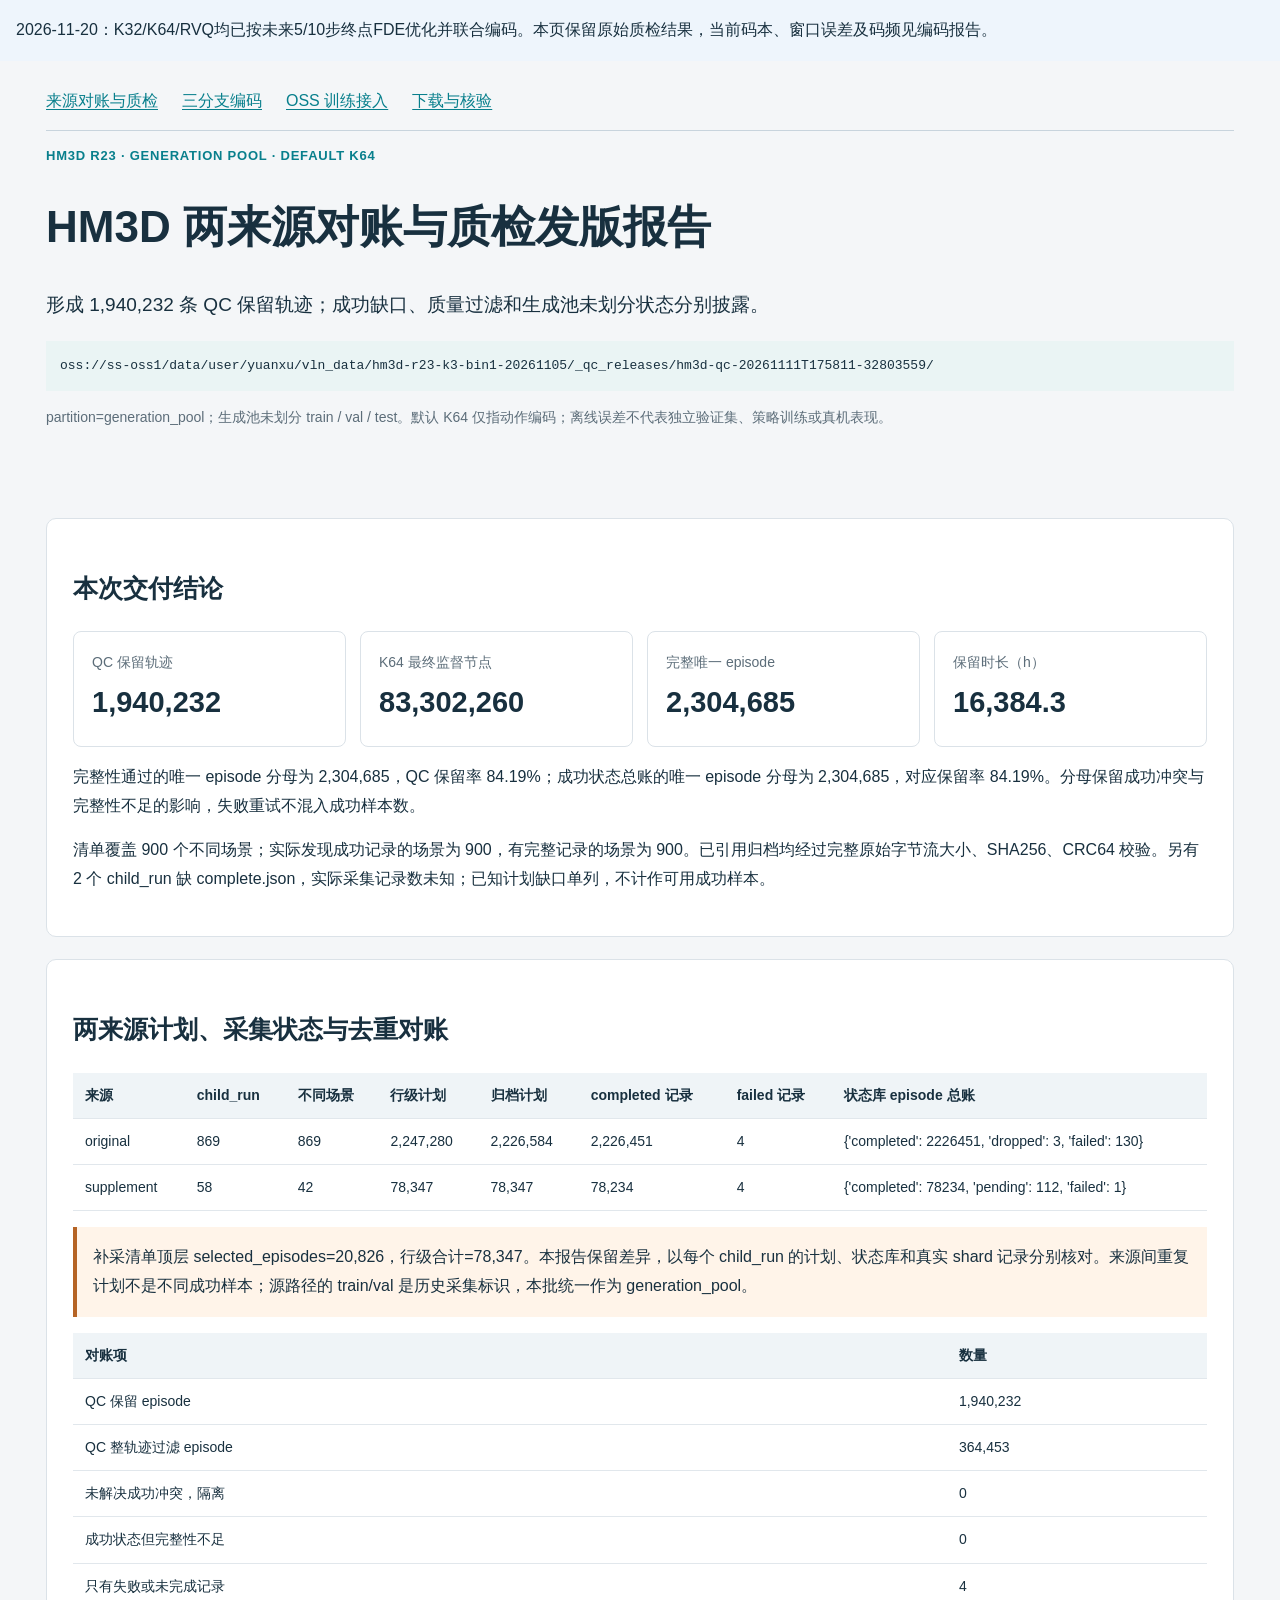
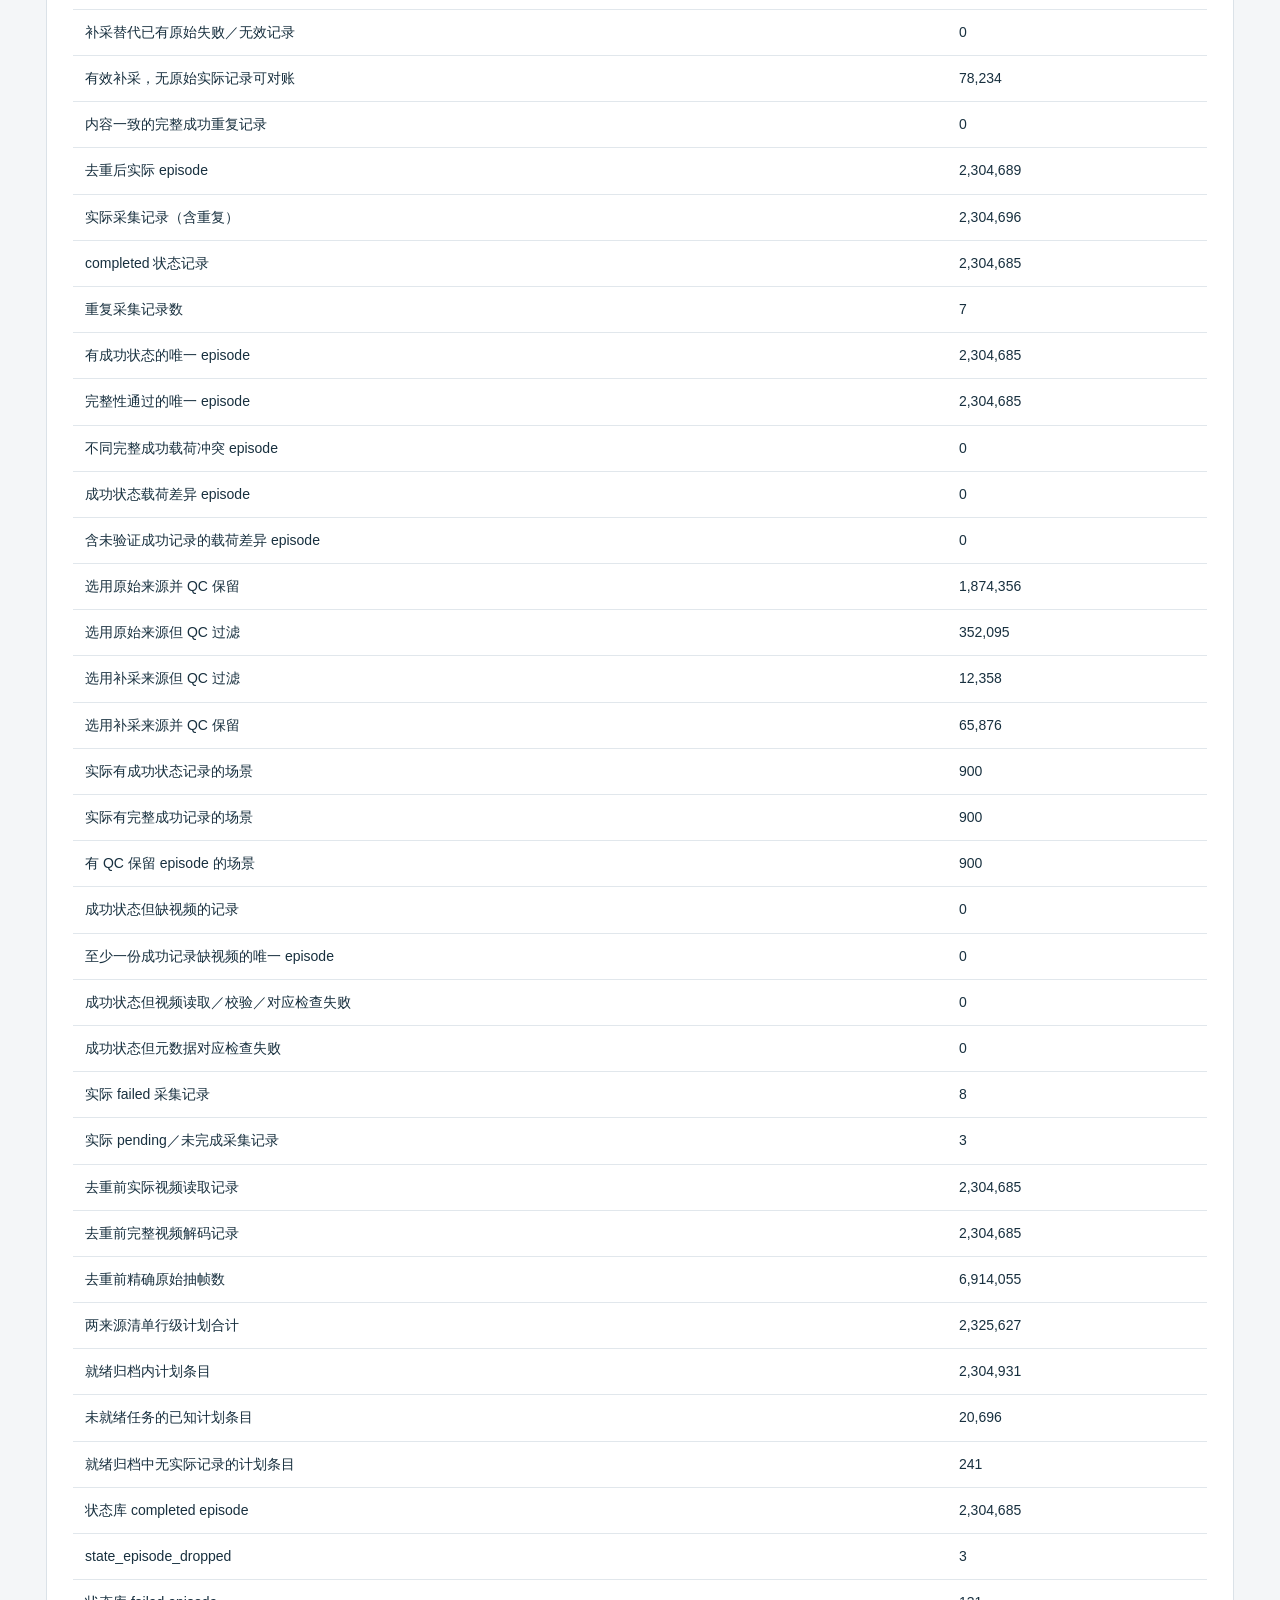
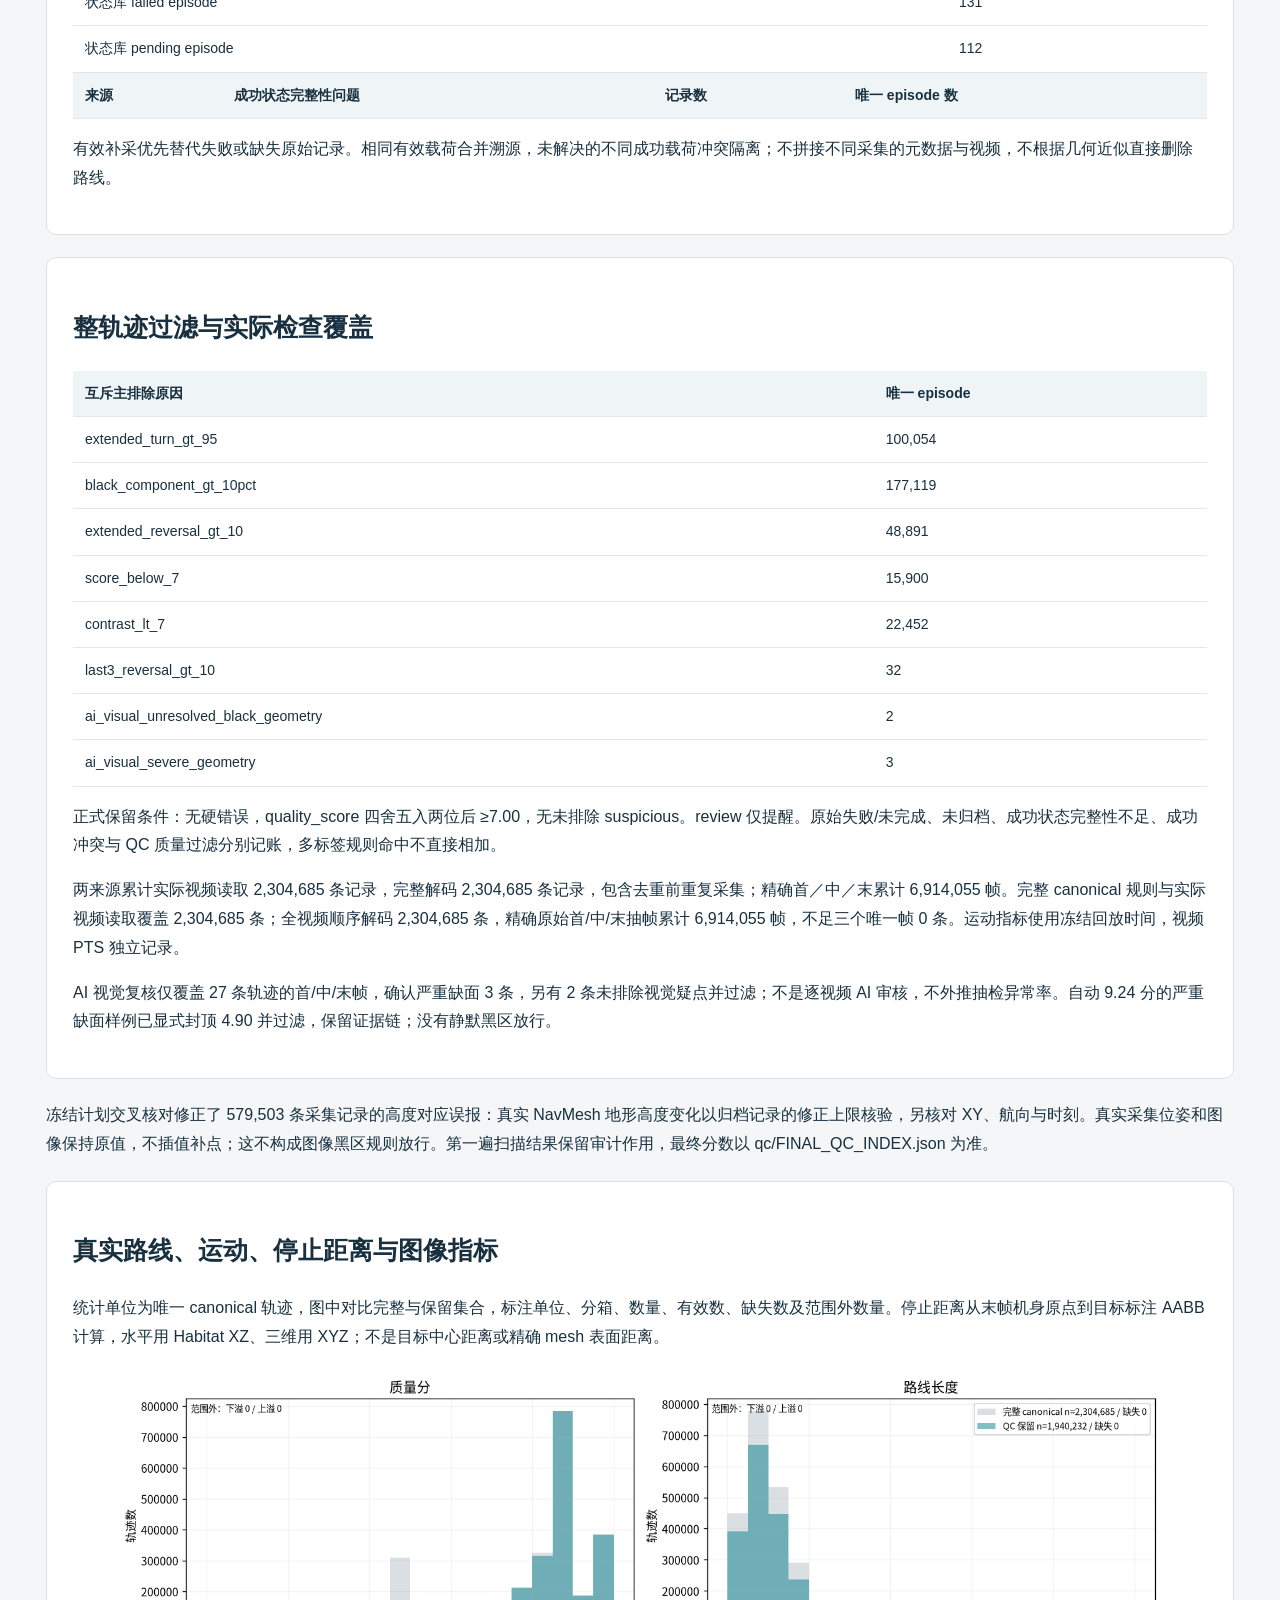
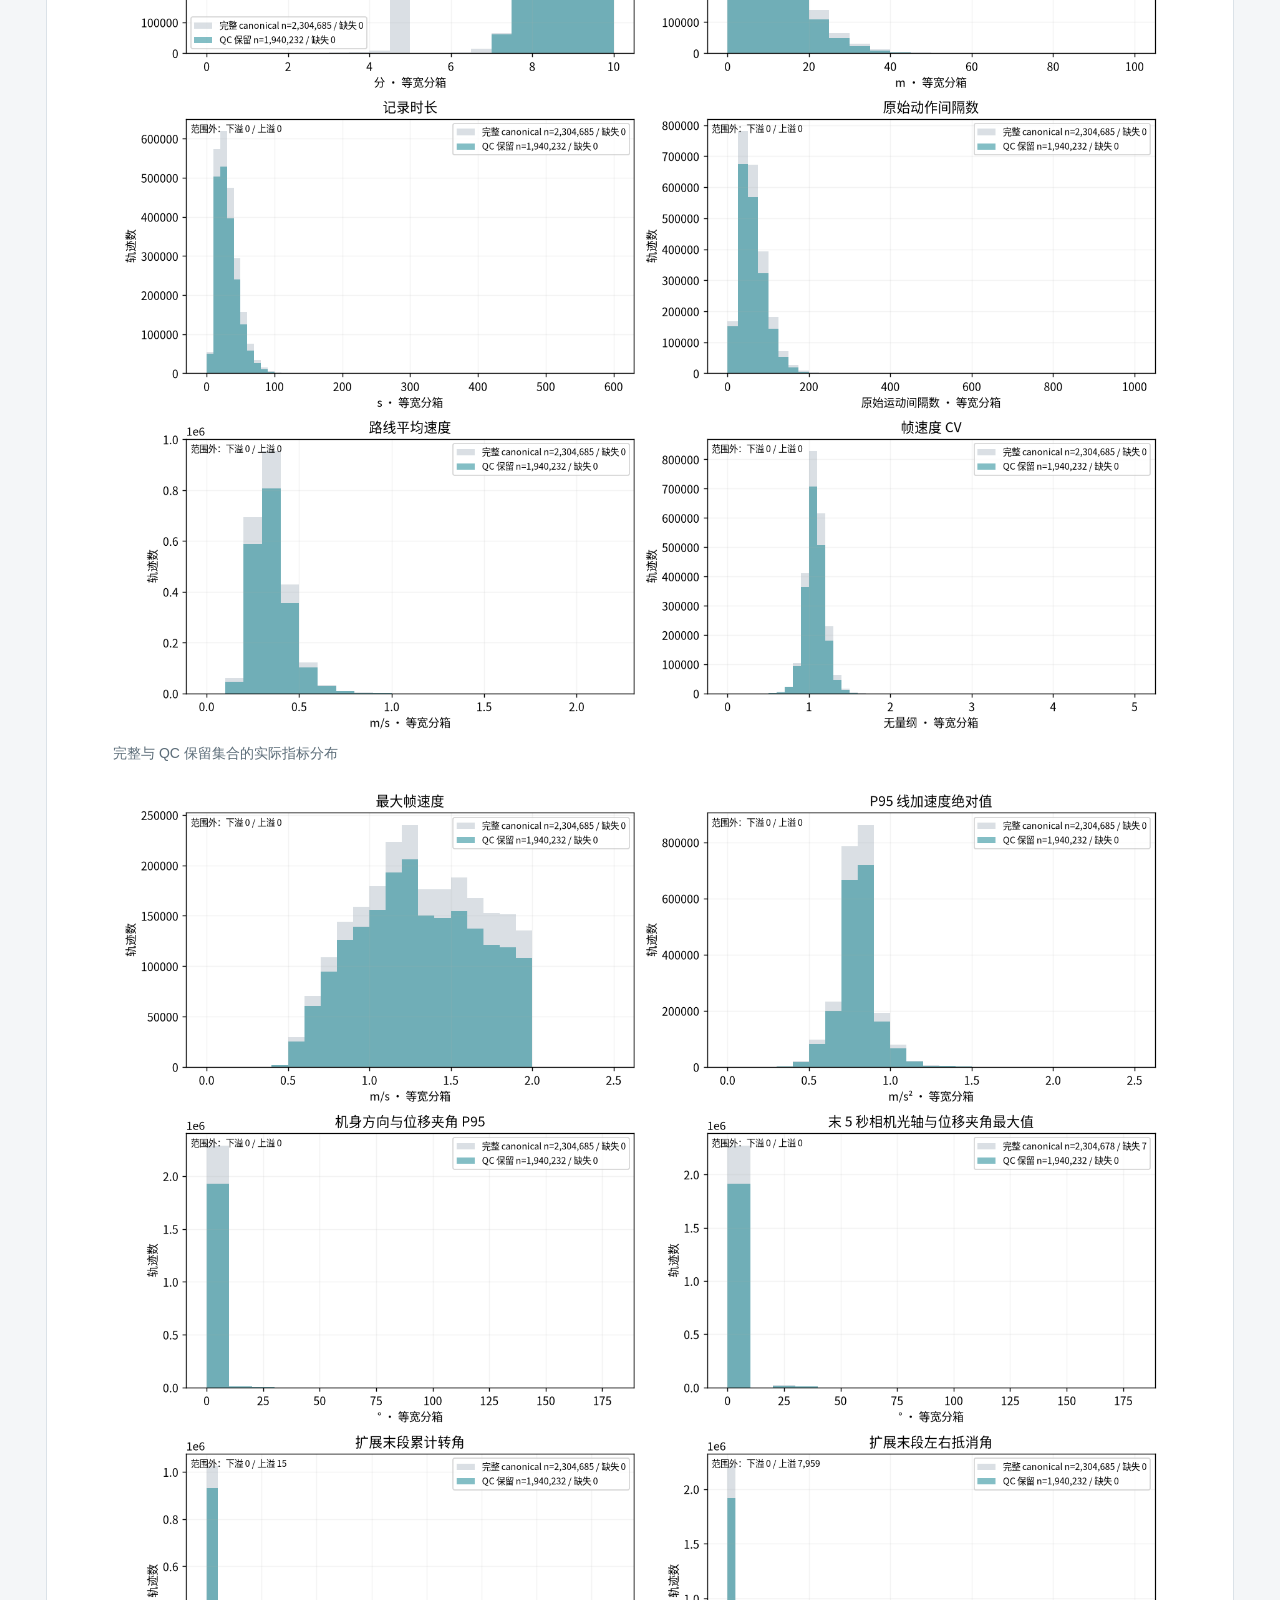
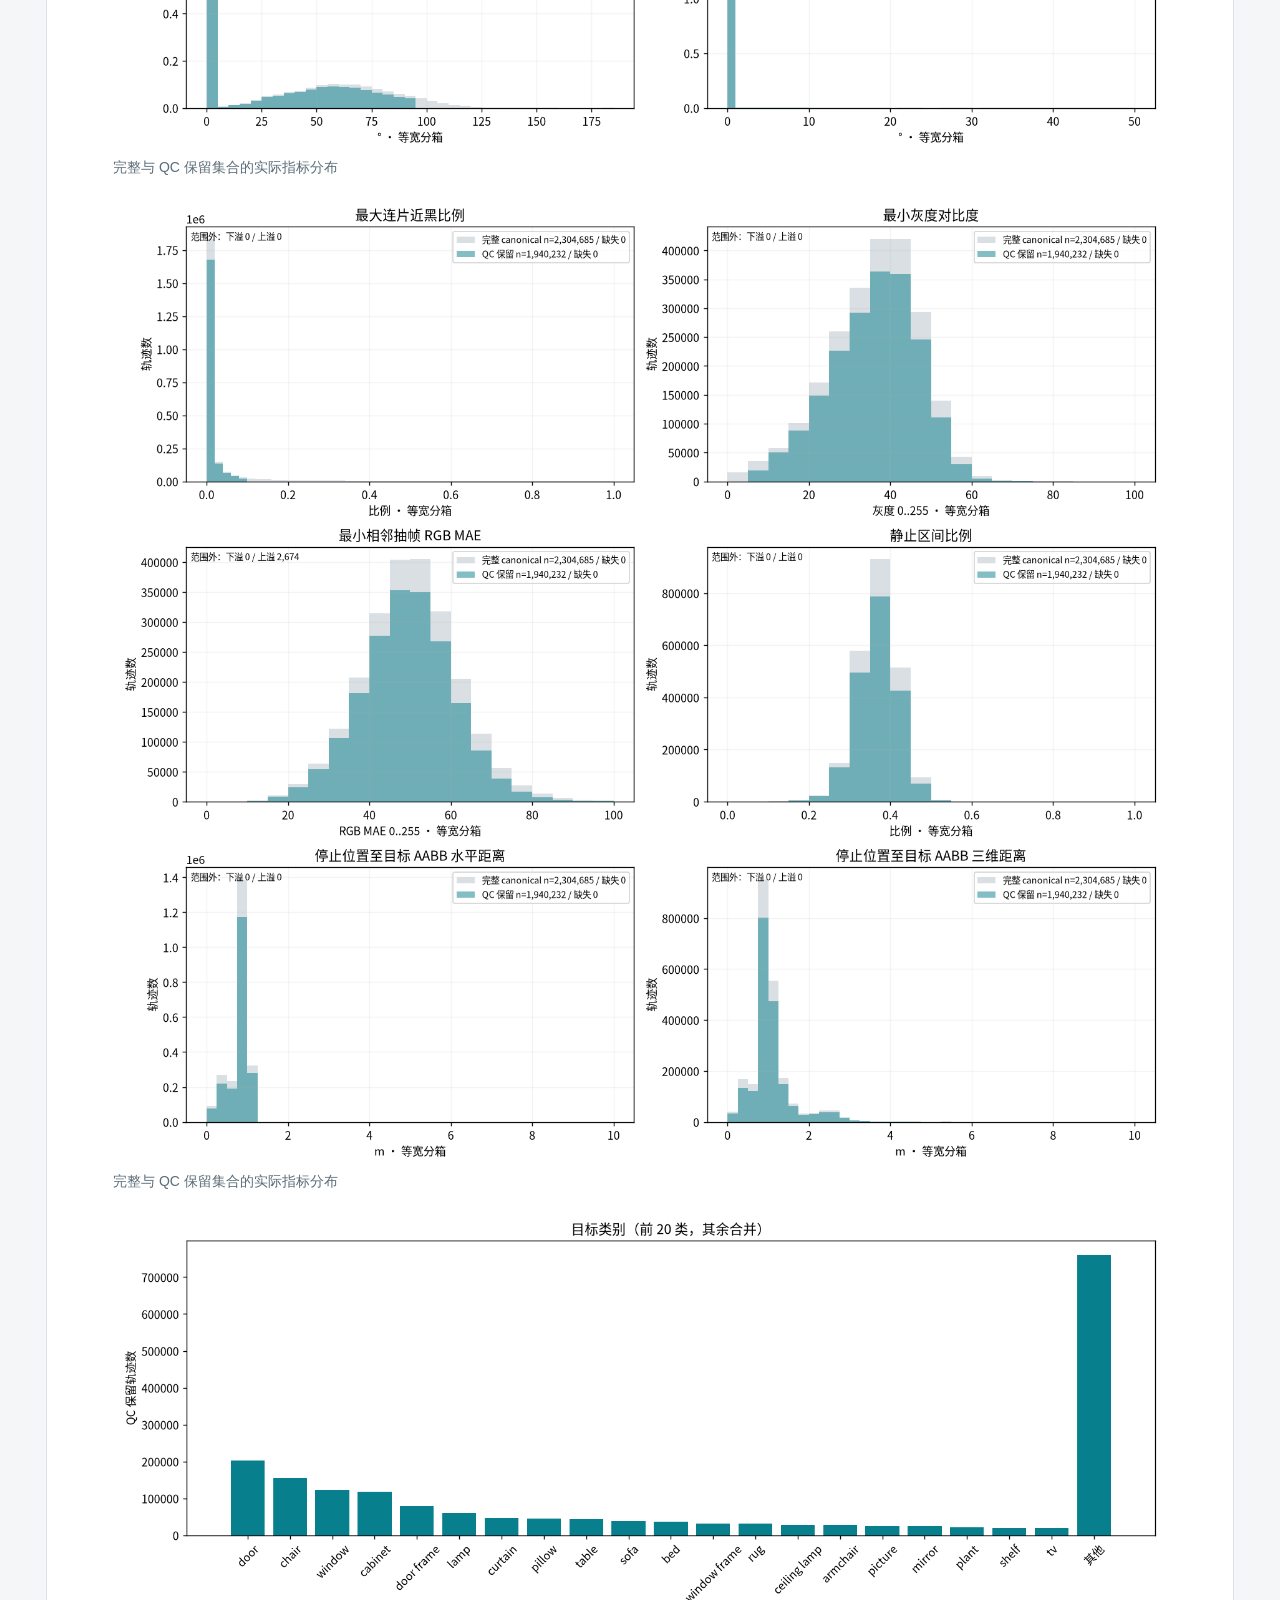
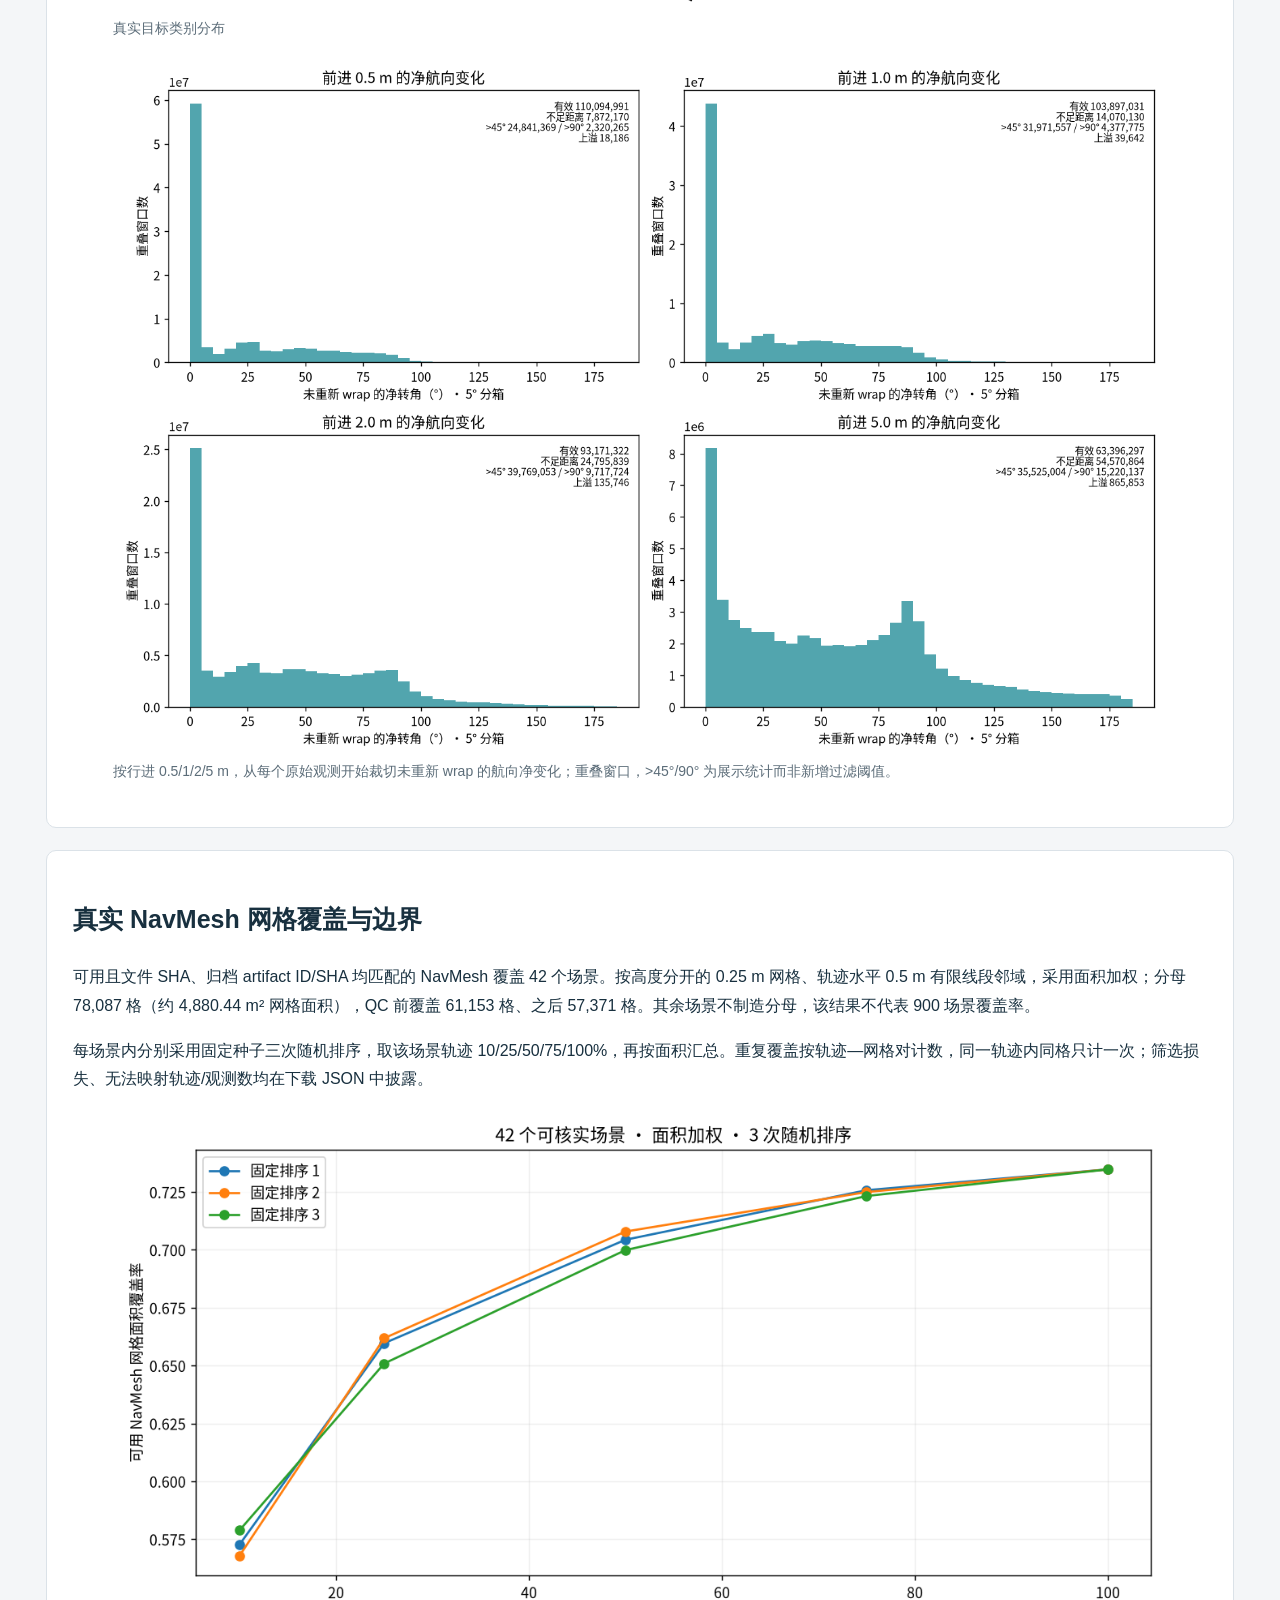
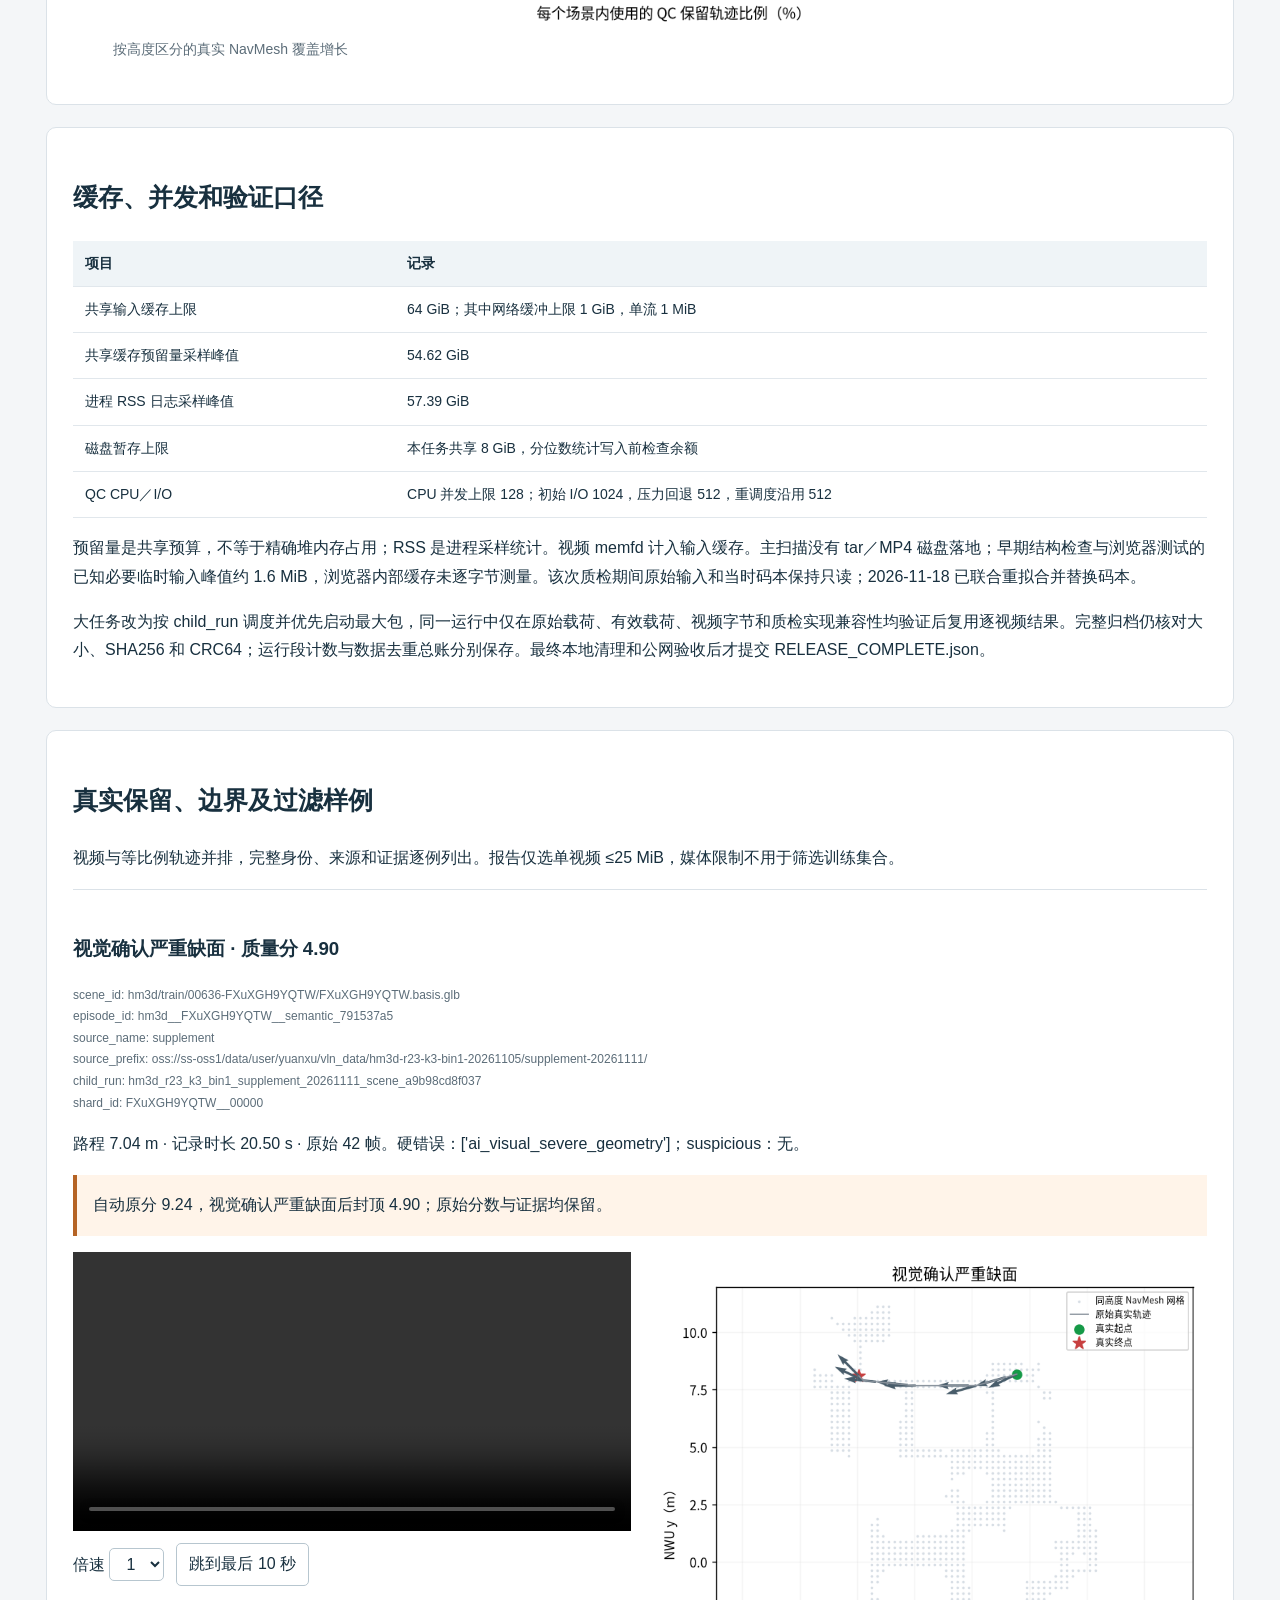
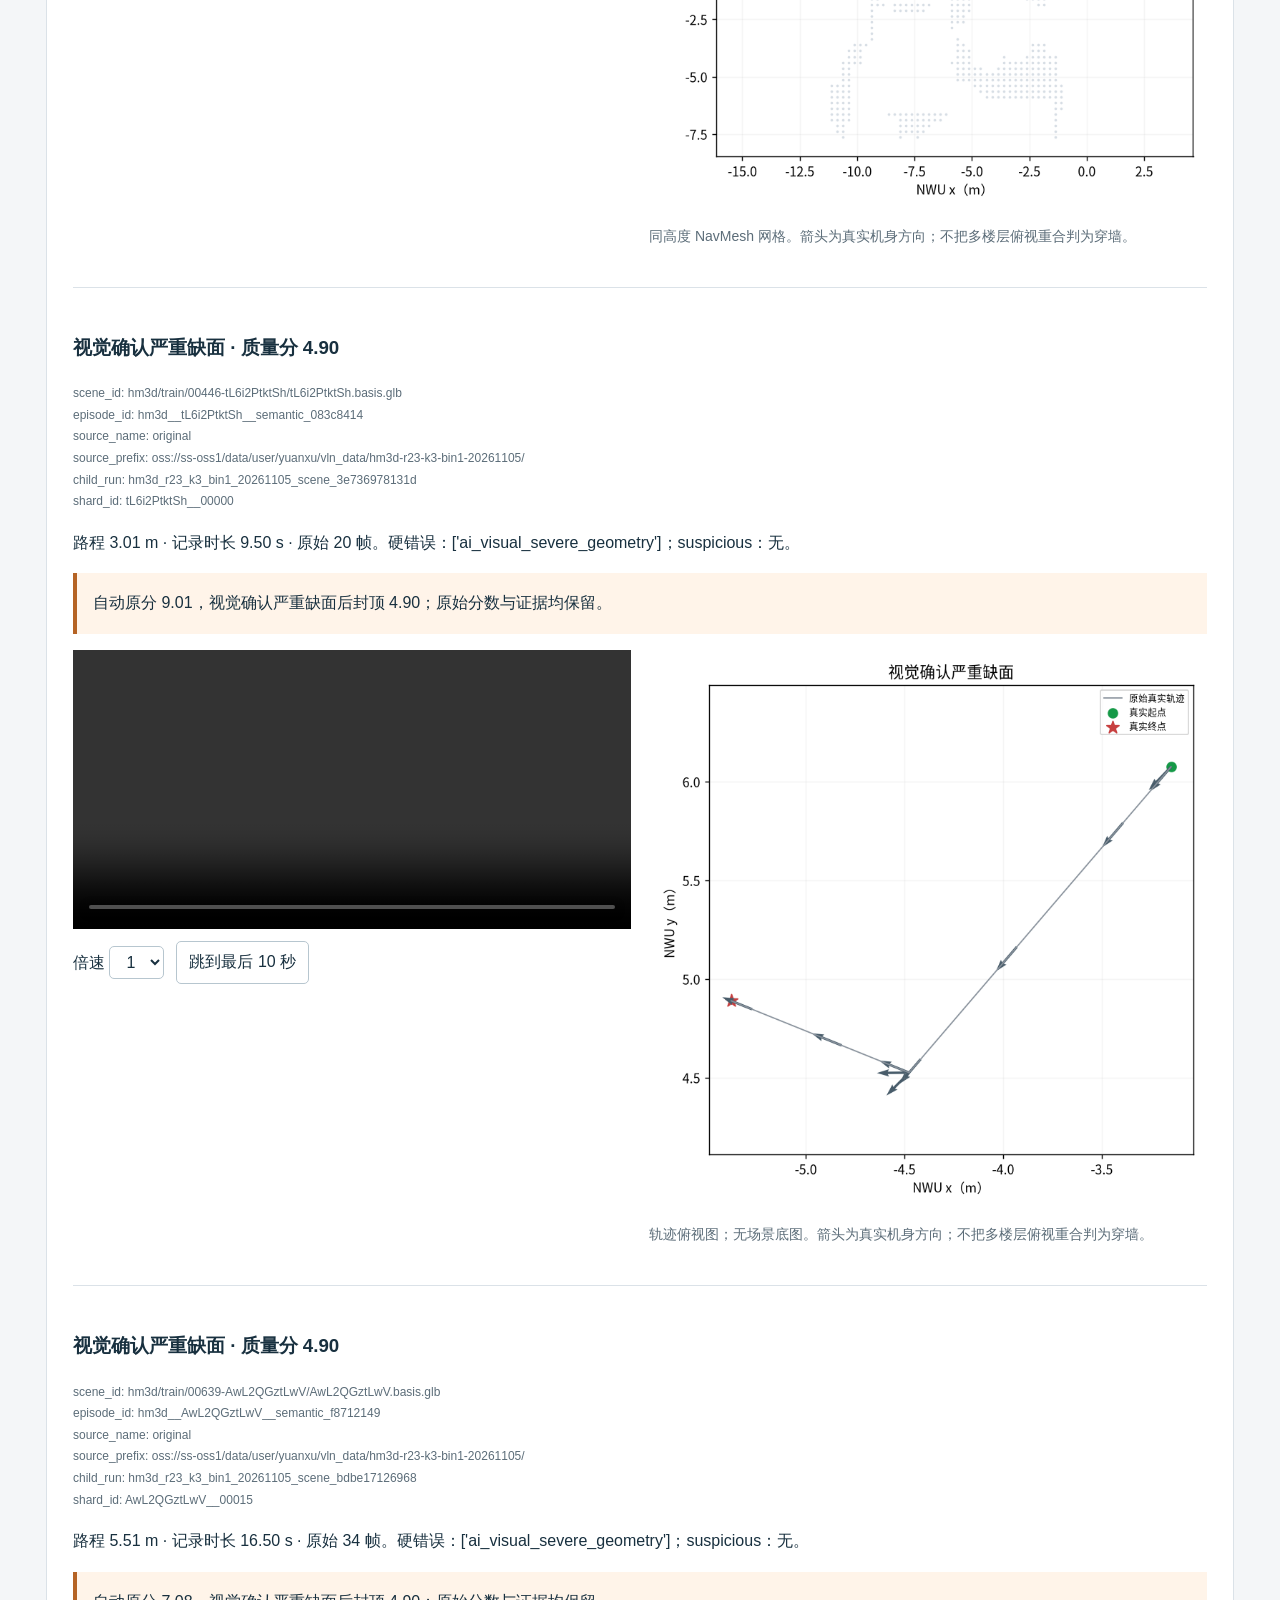
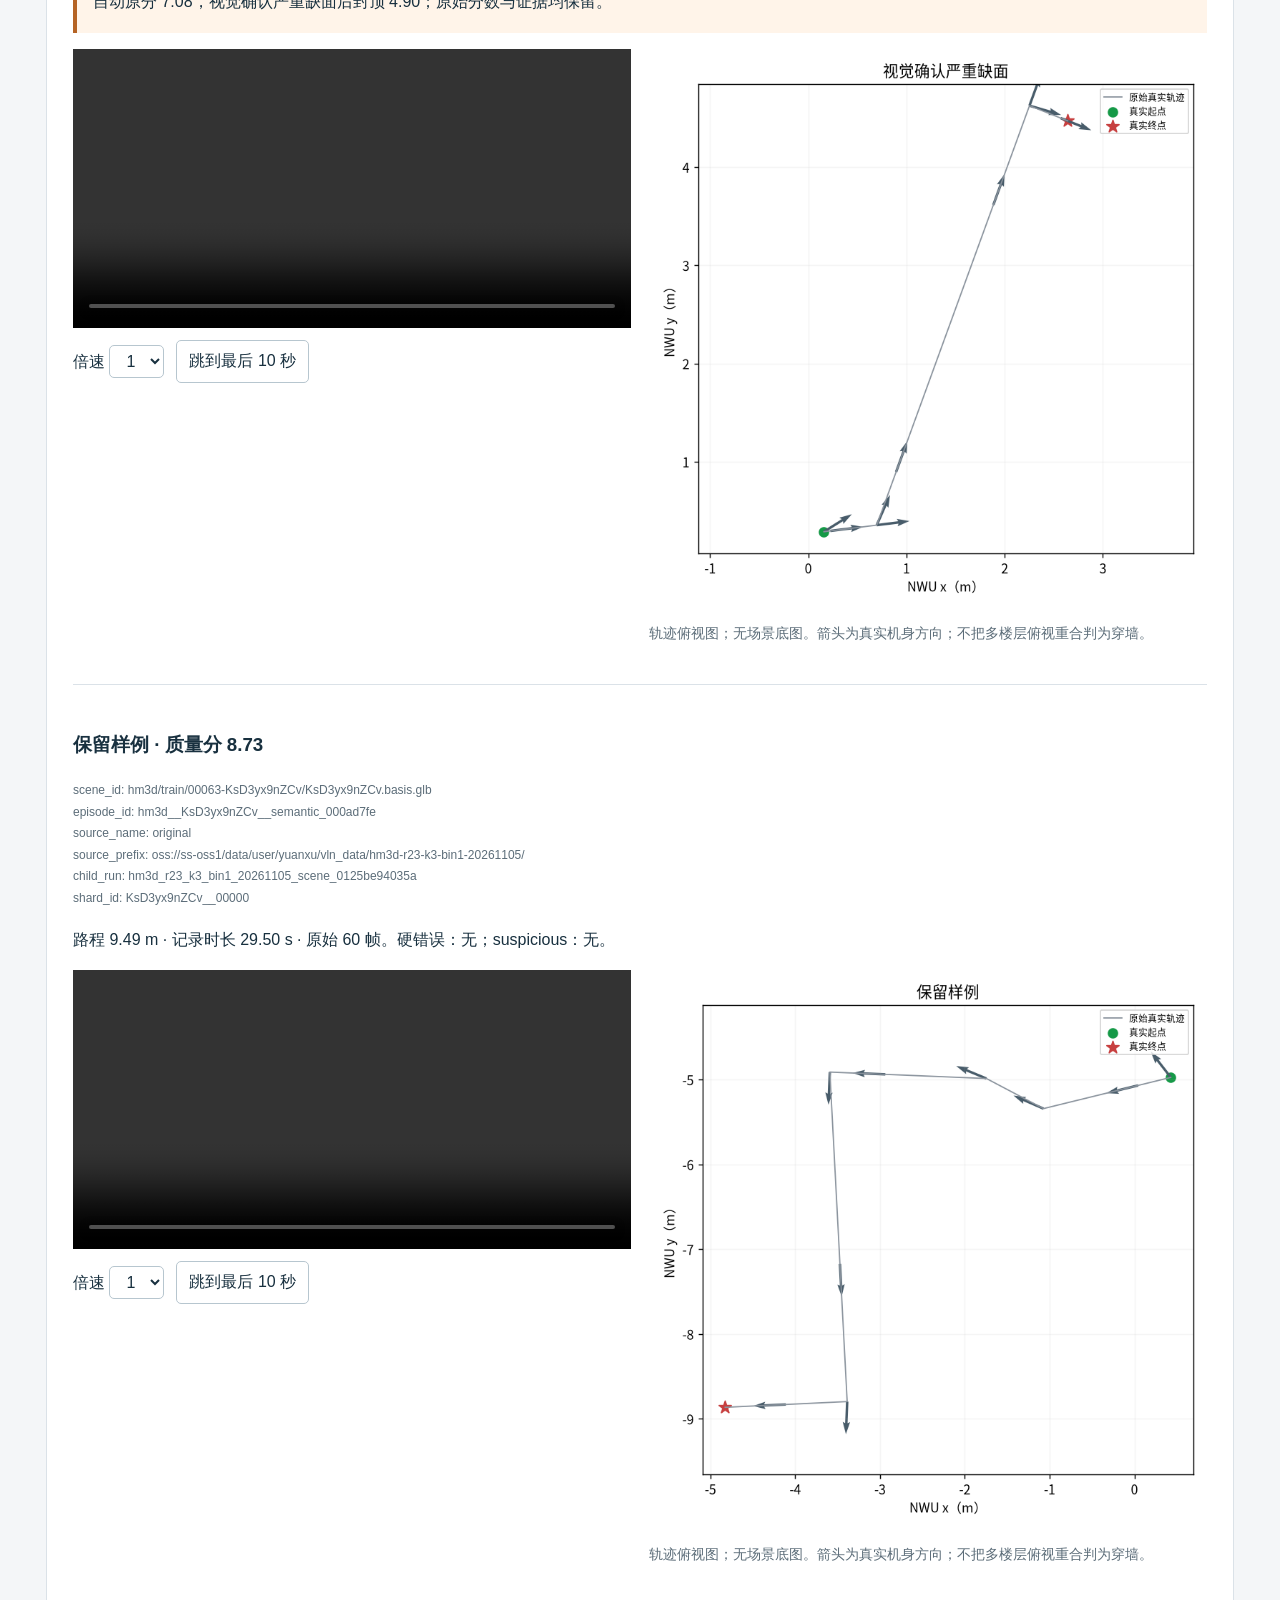
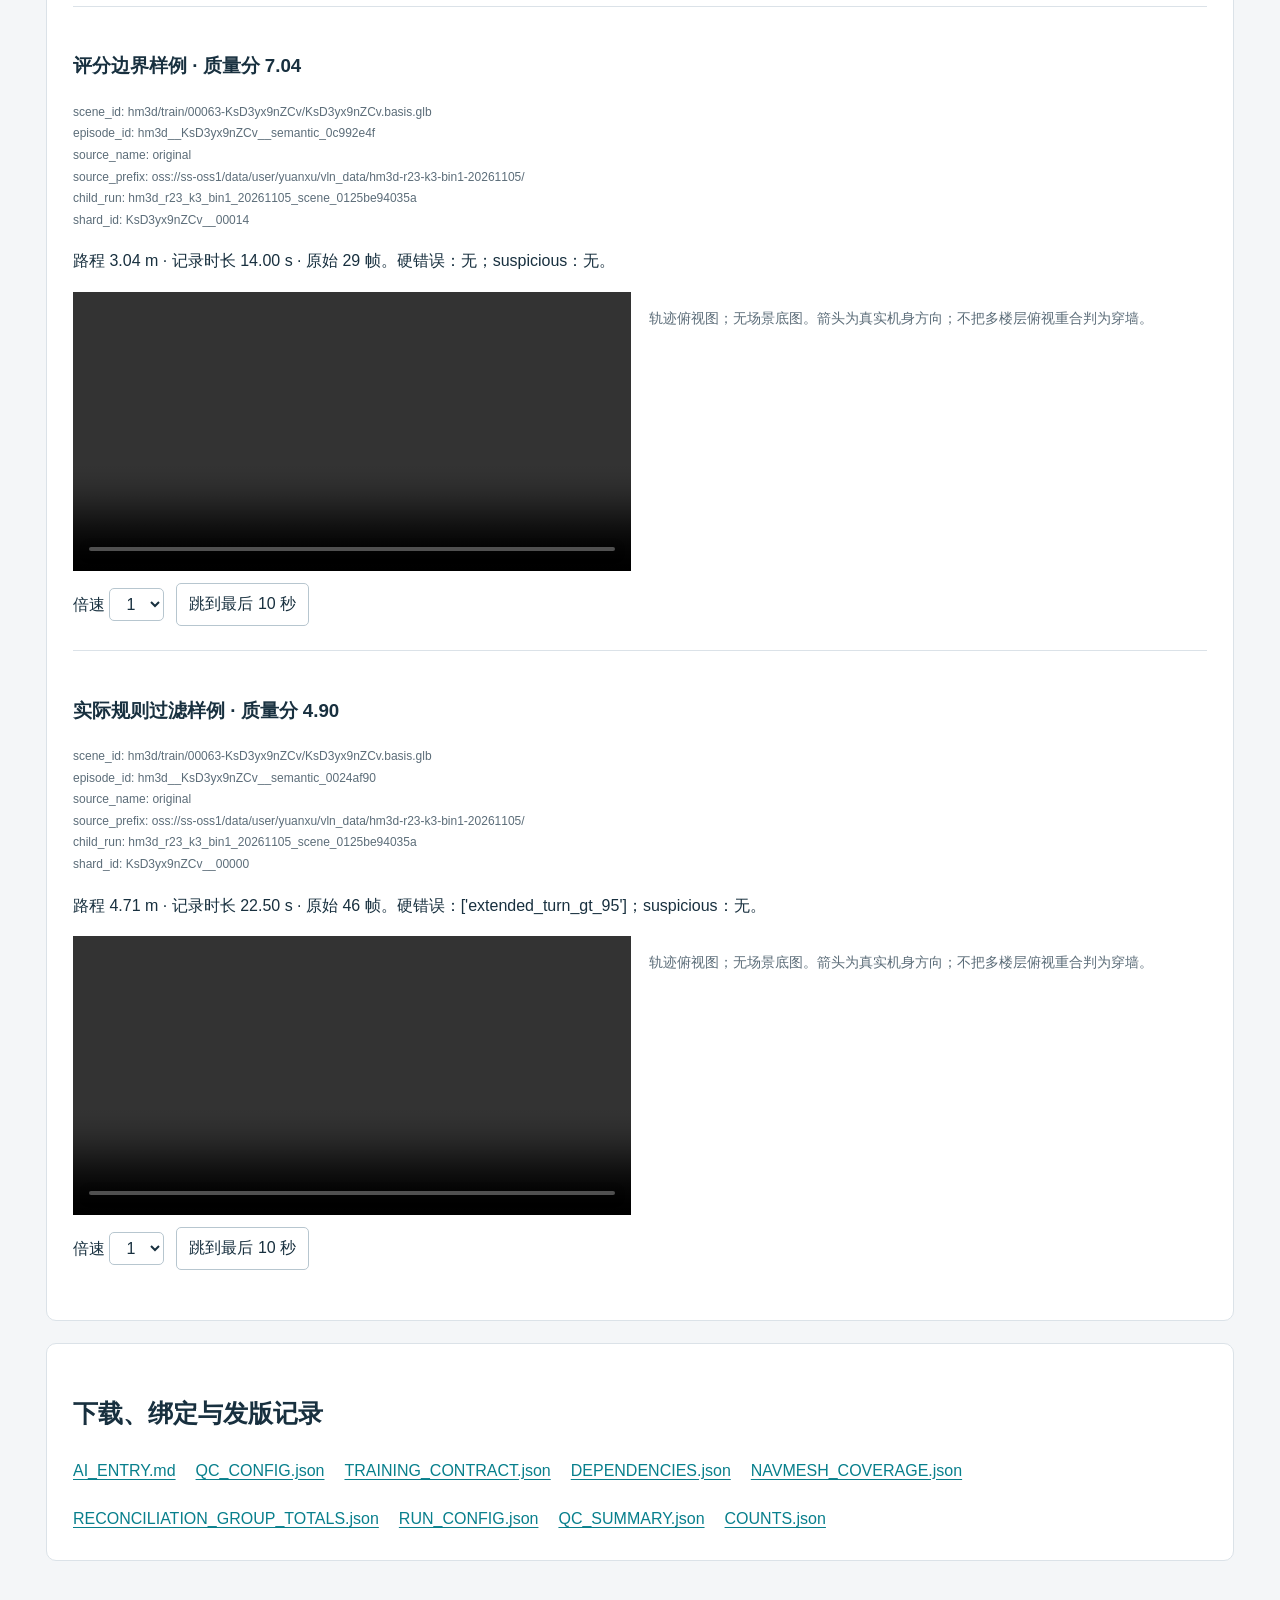
==== commit 9174f85c: "Update K32 and RVQ reports for rolling 5/10-step FDE" ====
--- a/index.html
+++ b/index.html
@@ -1,2 +1,2 @@
 <!DOCTYPE html>
-<html lang="zh-CN"><head><meta charset="utf-8"/><meta content="width=device-width,initial-scale=1" name="viewport"/><title>HM3D 两来源对账与质检发版报告 · HM3D R23</title><link href="style.css" rel="stylesheet"/></head><body><div style="padding:16px;background:#eef5fc">2026-11-20：K64已按未来5/10步终点FDE优化并联合编码；K32/RVQ沿用当前版本。本页保留原始质检结果，当前码本、窗口误差及码频见编码报告。</div><header><nav aria-label="主导航"><a href="index.html">来源对账与质检</a><a href="tokenizer.html">三分支编码</a><a href="training.html">OSS 训练接入</a><a href="#downloads">下载与核验</a></nav><p class="tag">HM3D R23 · GENERATION POOL · DEFAULT K64</p><h1>HM3D 两来源对账与质检发版报告</h1><p class="lead">形成 1,940,232 条 QC 保留轨迹；成功缺口、质量过滤和生成池未划分状态分别披露。</p><code class="uri">oss://ss-oss1/data/user/yuanxu/vln_data/hm3d-r23-k3-bin1-20261105/_qc_releases/hm3d-qc-20261111T175811-32803559/</code><p class="muted">partition=generation_pool；生成池未划分 train / val / test。默认 K64 仅指动作编码；离线误差不代表独立验证集、策略训练或真机表现。</p></header><main><section id="conclusion"><h2>本次交付结论</h2><div class="cards"><div class="card"><div class="muted">QC 保留轨迹</div><div class="value">1,940,232</div></div><div class="card"><div class="muted">K64 最终监督节点</div><div class="value">83,302,260</div></div><div class="card"><div class="muted">完整唯一 episode</div><div class="value">2,304,685</div></div><div class="card"><div class="muted">保留时长（h）</div><div class="value">16,384.3</div></div></div><p>完整性通过的唯一 episode 分母为 2,304,685，QC 保留率 84.19%；成功状态总账的唯一 episode 分母为 2,304,685，对应保留率 84.19%。分母保留成功冲突与完整性不足的影响，失败重试不混入成功样本数。</p><p>清单覆盖 900 个不同场景；实际发现成功记录的场景为 900，有完整记录的场景为 900。已引用归档均经过完整原始字节流大小、SHA256、CRC64 校验。另有 2 个 child_run 缺 complete.json，实际采集记录数未知；已知计划缺口单列，不计作可用成功样本。</p></section><section id="reconciliation"><h2>两来源计划、采集状态与去重对账</h2><div class="table-wrap"><table><thead><tr><th>来源</th><th>child_run</th><th>不同场景</th><th>行级计划</th><th>归档计划</th><th>completed 记录</th><th>failed 记录</th><th>状态库 episode 总账</th></tr></thead><tbody><tr><td>original</td><td>869</td><td>869</td><td>2,247,280</td><td>2,226,584</td><td>2,226,451</td><td>4</td><td>{'completed': 2226451, 'dropped': 3, 'failed': 130}</td></tr><tr><td>supplement</td><td>58</td><td>42</td><td>78,347</td><td>78,347</td><td>78,234</td><td>4</td><td>{'completed': 78234, 'pending': 112, 'failed': 1}</td></tr></tbody></table></div><p class="alert">补采清单顶层 selected_episodes=20,826，行级合计=78,347。本报告保留差异，以每个 child_run 的计划、状态库和真实 shard 记录分别核对。来源间重复计划不是不同成功样本；源路径的 train/val 是历史采集标识，本批统一作为 generation_pool。</p><div class="table-wrap"><table><thead><tr><th>对账项</th><th>数量</th></tr></thead><tbody><tr><td>QC 保留 episode</td><td>1,940,232</td></tr><tr><td>QC 整轨迹过滤 episode</td><td>364,453</td></tr><tr><td>未解决成功冲突，隔离</td><td>0</td></tr><tr><td>成功状态但完整性不足</td><td>0</td></tr><tr><td>只有失败或未完成记录</td><td>4</td></tr><tr><td>补采替代已有原始失败／无效记录</td><td>0</td></tr><tr><td>有效补采，无原始实际记录可对账</td><td>78,234</td></tr><tr><td>内容一致的完整成功重复记录</td><td>0</td></tr><tr><td>去重后实际 episode</td><td>2,304,689</td></tr><tr><td>实际采集记录（含重复）</td><td>2,304,696</td></tr><tr><td>completed 状态记录</td><td>2,304,685</td></tr><tr><td>重复采集记录数</td><td>7</td></tr><tr><td>有成功状态的唯一 episode</td><td>2,304,685</td></tr><tr><td>完整性通过的唯一 episode</td><td>2,304,685</td></tr><tr><td>不同完整成功载荷冲突 episode</td><td>0</td></tr><tr><td>成功状态载荷差异 episode</td><td>0</td></tr><tr><td>含未验证成功记录的载荷差异 episode</td><td>0</td></tr><tr><td>选用原始来源并 QC 保留</td><td>1,874,356</td></tr><tr><td>选用原始来源但 QC 过滤</td><td>352,095</td></tr><tr><td>选用补采来源但 QC 过滤</td><td>12,358</td></tr><tr><td>选用补采来源并 QC 保留</td><td>65,876</td></tr><tr><td>实际有成功状态记录的场景</td><td>900</td></tr><tr><td>实际有完整成功记录的场景</td><td>900</td></tr><tr><td>有 QC 保留 episode 的场景</td><td>900</td></tr><tr><td>成功状态但缺视频的记录</td><td>0</td></tr><tr><td>至少一份成功记录缺视频的唯一 episode</td><td>0</td></tr><tr><td>成功状态但视频读取／校验／对应检查失败</td><td>0</td></tr><tr><td>成功状态但元数据对应检查失败</td><td>0</td></tr><tr><td>实际 failed 采集记录</td><td>8</td></tr><tr><td>实际 pending／未完成采集记录</td><td>3</td></tr><tr><td>去重前实际视频读取记录</td><td>2,304,685</td></tr><tr><td>去重前完整视频解码记录</td><td>2,304,685</td></tr><tr><td>去重前精确原始抽帧数</td><td>6,914,055</td></tr><tr><td>两来源清单行级计划合计</td><td>2,325,627</td></tr><tr><td>就绪归档内计划条目</td><td>2,304,931</td></tr><tr><td>未就绪任务的已知计划条目</td><td>20,696</td></tr><tr><td>就绪归档中无实际记录的计划条目</td><td>241</td></tr><tr><td>状态库 completed episode</td><td>2,304,685</td></tr><tr><td>state_episode_dropped</td><td>3</td></tr><tr><td>状态库 failed episode</td><td>131</td></tr><tr><td>状态库 pending episode</td><td>112</td></tr></tbody></table></div><div class="table-wrap"><table><thead><tr><th>来源</th><th>成功状态完整性问题</th><th>记录数</th><th>唯一 episode 数</th></tr></thead><tbody></tbody></table></div><p>有效补采优先替代失败或缺失原始记录。相同有效载荷合并溯源，未解决的不同成功载荷冲突隔离；不拼接不同采集的元数据与视频，不根据几何近似直接删除路线。</p></section><section id="filtering"><h2>整轨迹过滤与实际检查覆盖</h2><div class="table-wrap"><table><thead><tr><th>互斥主排除原因</th><th>唯一 episode</th></tr></thead><tbody><tr><td>extended_turn_gt_95</td><td>100,054</td></tr><tr><td>black_component_gt_10pct</td><td>177,119</td></tr><tr><td>extended_reversal_gt_10</td><td>48,891</td></tr><tr><td>score_below_7</td><td>15,900</td></tr><tr><td>contrast_lt_7</td><td>22,452</td></tr><tr><td>last3_reversal_gt_10</td><td>32</td></tr><tr><td>ai_visual_unresolved_black_geometry</td><td>2</td></tr><tr><td>ai_visual_severe_geometry</td><td>3</td></tr></tbody></table></div><p>正式保留条件：无硬错误，quality_score 四舍五入两位后 ≥7.00，无未排除 suspicious。review 仅提醒。原始失败/未完成、未归档、成功状态完整性不足、成功冲突与 QC 质量过滤分别记账，多标签规则命中不直接相加。</p><p>两来源累计实际视频读取 2,304,685 条记录，完整解码 2,304,685 条记录，包含去重前重复采集；精确首／中／末累计 6,914,055 帧。完整 canonical 规则与实际视频读取覆盖 2,304,685 条；全视频顺序解码 2,304,685 条，精确原始首/中/末抽帧累计 6,914,055 帧，不足三个唯一帧 0 条。运动指标使用冻结回放时间，视频 PTS 独立记录。</p><p>AI 视觉复核仅覆盖 27 条轨迹的首/中/末帧，确认严重缺面 3 条，另有 2 条未排除视觉疑点并过滤；不是逐视频 AI 审核，不外推抽检异常率。自动 9.24 分的严重缺面样例已显式封顶 4.90 并过滤，保留证据链；没有静默黑区放行。</p></section><p>冻结计划交叉核对修正了 579,503 条采集记录的高度对应误报：真实 NavMesh 地形高度变化以归档记录的修正上限核验，另核对 XY、航向与时刻。真实采集位姿和图像保持原值，不插值补点；这不构成图像黑区规则放行。第一遍扫描结果保留审计作用，最终分数以 qc/FINAL_QC_INDEX.json 为准。</p><section id="metrics"><h2>真实路线、运动、停止距离与图像指标</h2><p>统计单位为唯一 canonical 轨迹，图中对比完整与保留集合，标注单位、分箱、数量、有效数、缺失数及范围外数量。停止距离从末帧机身原点到目标标注 AABB 计算，水平用 Habitat XZ、三维用 XYZ；不是目标中心距离或精确 mesh 表面距离。</p><figure><a href="assets/qc-distributions-0.png"><img alt="完整与 QC 保留集合的实际指标分布" loading="lazy" src="assets/qc-distributions-0.png"/></a><figcaption>完整与 QC 保留集合的实际指标分布</figcaption></figure><figure><a href="assets/qc-distributions-1.png"><img alt="完整与 QC 保留集合的实际指标分布" loading="lazy" src="assets/qc-distributions-1.png"/></a><figcaption>完整与 QC 保留集合的实际指标分布</figcaption></figure><figure><a href="assets/qc-distributions-2.png"><img alt="完整与 QC 保留集合的实际指标分布" loading="lazy" src="assets/qc-distributions-2.png"/></a><figcaption>完整与 QC 保留集合的实际指标分布</figcaption></figure><figure><a href="assets/target-categories.png"><img alt="真实目标类别分布" loading="lazy" src="assets/target-categories.png"/></a><figcaption>真实目标类别分布</figcaption></figure><figure><a href="assets/direction-windows.png"><img alt="按行进 0.5/1/2/5 m，从每个原始观测开始裁切未重新 wrap 的航向净变化；重叠窗口，&gt;45°/90° 为展示统计而非新增过滤阈值。" loading="lazy" src="assets/direction-windows.png"/></a><figcaption>按行进 0.5/1/2/5 m，从每个原始观测开始裁切未重新 wrap 的航向净变化；重叠窗口，&gt;45°/90° 为展示统计而非新增过滤阈值。</figcaption></figure></section><section id="coverage"><h2>真实 NavMesh 网格覆盖与边界</h2><p>可用且文件 SHA、归档 artifact ID/SHA 均匹配的 NavMesh 覆盖 42 个场景。按高度分开的 0.25 m 网格、轨迹水平 0.5 m 有限线段邻域，采用面积加权；分母 78,087 格（约 4,880.44 m² 网格面积），QC 前覆盖 61,153 格、之后 57,371 格。其余场景不制造分母，该结果不代表 900 场景覆盖率。</p><p>每场景内分别采用固定种子三次随机排序，取该场景轨迹 10/25/50/75/100%，再按面积汇总。重复覆盖按轨迹—网格对计数，同一轨迹内同格只计一次；筛选损失、无法映射轨迹/观测数均在下载 JSON 中披露。</p><figure><a href="assets/navmesh-growth.png"><img alt="按高度区分的真实 NavMesh 覆盖增长" loading="lazy" src="assets/navmesh-growth.png"/></a><figcaption>按高度区分的真实 NavMesh 覆盖增长</figcaption></figure></section><section id="runtime"><h2>缓存、并发和验证口径</h2><div class="table-wrap"><table><thead><tr><th>项目</th><th>记录</th></tr></thead><tbody><tr><td>共享输入缓存上限</td><td>64 GiB；其中网络缓冲上限 1 GiB，单流 1 MiB</td></tr><tr><td>共享缓存预留量采样峰值</td><td>54.62 GiB</td></tr><tr><td>进程 RSS 日志采样峰值</td><td>57.39 GiB</td></tr><tr><td>磁盘暂存上限</td><td>本任务共享 8 GiB，分位数统计写入前检查余额</td></tr><tr><td>QC CPU／I/O</td><td>CPU 并发上限 128；初始 I/O 1024，压力回退 512，重调度沿用 512</td></tr></tbody></table></div><p>预留量是共享预算，不等于精确堆内存占用；RSS 是进程采样统计。视频 memfd 计入输入缓存。主扫描没有 tar／MP4 磁盘落地；早期结构检查与浏览器测试的已知必要临时输入峰值约 1.6 MiB，浏览器内部缓存未逐字节测量。该次质检期间原始输入和当时码本保持只读；2026-11-18 已联合重拟合并替换码本。</p><p>大任务改为按 child_run 调度并优先启动最大包，同一运行中仅在原始载荷、有效载荷、视频字节和质检实现兼容性均验证后复用逐视频结果。完整归档仍核对大小、SHA256 和 CRC64；运行段计数与数据去重总账分别保存。最终本地清理和公网验收后才提交 RELEASE_COMPLETE.json。</p></section><section id="cases"><h2>真实保留、边界及过滤样例</h2><p>视频与等比例轨迹并排，完整身份、来源和证据逐例列出。报告仅选单视频 ≤25 MiB，媒体限制不用于筛选训练集合。</p><article class="case" id="case-0"><h3>视觉确认严重缺面 · 质量分 4.90</h3><p class="identity">scene_id: hm3d/train/00636-FXuXGH9YQTW/FXuXGH9YQTW.basis.glb<br/>episode_id: hm3d__FXuXGH9YQTW__semantic_791537a5<br/>source_name: supplement<br/>source_prefix: oss://ss-oss1/data/user/yuanxu/vln_data/hm3d-r23-k3-bin1-20261105/supplement-20261111/<br/>child_run: hm3d_r23_k3_bin1_supplement_20261111_scene_a9b98cd8f037<br/>shard_id: FXuXGH9YQTW__00000</p><p>路程 7.04 m · 记录时长 20.50 s · 原始 42 帧。硬错误：['ai_visual_severe_geometry']；suspicious：无。</p><p class="alert">自动原分 9.24，视觉确认严重缺面后封顶 4.90；原始分数与证据均保留。</p><div class="media"><div><video controls="" playsinline="" preload="metadata" src="assets/cb971c8dd7b87966.mp4"></video><div class="controls"><label>倍速 <select aria-label="播放倍速" data-speed=""><option>1</option><option>2</option><option>4</option><option>8</option></select></label><button data-tail="">跳到最后 10 秒</button></div></div><div><img alt="真实与解码轨迹，等比例米坐标" loading="lazy" src="assets/cb971c8dd7b87966-trajectory.png"/><p class="muted">同高度 NavMesh 网格。箭头为真实机身方向；不把多楼层俯视重合判为穿墙。</p></div></div></article><article class="case" id="case-1"><h3>视觉确认严重缺面 · 质量分 4.90</h3><p class="identity">scene_id: hm3d/train/00446-tL6i2PtktSh/tL6i2PtktSh.basis.glb<br/>episode_id: hm3d__tL6i2PtktSh__semantic_083c8414<br/>source_name: original<br/>source_prefix: oss://ss-oss1/data/user/yuanxu/vln_data/hm3d-r23-k3-bin1-20261105/<br/>child_run: hm3d_r23_k3_bin1_20261105_scene_3e736978131d<br/>shard_id: tL6i2PtktSh__00000</p><p>路程 3.01 m · 记录时长 9.50 s · 原始 20 帧。硬错误：['ai_visual_severe_geometry']；suspicious：无。</p><p class="alert">自动原分 9.01，视觉确认严重缺面后封顶 4.90；原始分数与证据均保留。</p><div class="media"><div><video controls="" playsinline="" preload="metadata" src="assets/f081bb4aadd26855.mp4"></video><div class="controls"><label>倍速 <select aria-label="播放倍速" data-speed=""><option>1</option><option>2</option><option>4</option><option>8</option></select></label><button data-tail="">跳到最后 10 秒</button></div></div><div><img alt="真实与解码轨迹，等比例米坐标" loading="lazy" src="assets/f081bb4aadd26855-trajectory.png"/><p class="muted">轨迹俯视图；无场景底图。箭头为真实机身方向；不把多楼层俯视重合判为穿墙。</p></div></div></article><article class="case" id="case-2"><h3>视觉确认严重缺面 · 质量分 4.90</h3><p class="identity">scene_id: hm3d/train/00639-AwL2QGztLwV/AwL2QGztLwV.basis.glb<br/>episode_id: hm3d__AwL2QGztLwV__semantic_f8712149<br/>source_name: original<br/>source_prefix: oss://ss-oss1/data/user/yuanxu/vln_data/hm3d-r23-k3-bin1-20261105/<br/>child_run: hm3d_r23_k3_bin1_20261105_scene_bdbe17126968<br/>shard_id: AwL2QGztLwV__00015</p><p>路程 5.51 m · 记录时长 16.50 s · 原始 34 帧。硬错误：['ai_visual_severe_geometry']；suspicious：无。</p><p class="alert">自动原分 7.08，视觉确认严重缺面后封顶 4.90；原始分数与证据均保留。</p><div class="media"><div><video controls="" playsinline="" preload="metadata" src="assets/e9300011decdb129.mp4"></video><div class="controls"><label>倍速 <select aria-label="播放倍速" data-speed=""><option>1</option><option>2</option><option>4</option><option>8</option></select></label><button data-tail="">跳到最后 10 秒</button></div></div><div><img alt="真实与解码轨迹，等比例米坐标" loading="lazy" src="assets/e9300011decdb129-trajectory.png"/><p class="muted">轨迹俯视图；无场景底图。箭头为真实机身方向；不把多楼层俯视重合判为穿墙。</p></div></div></article><article class="case" id="case-3"><h3>保留样例 · 质量分 8.73</h3><p class="identity">scene_id: hm3d/train/00063-KsD3yx9nZCv/KsD3yx9nZCv.basis.glb<br/>episode_id: hm3d__KsD3yx9nZCv__semantic_000ad7fe<br/>source_name: original<br/>source_prefix: oss://ss-oss1/data/user/yuanxu/vln_data/hm3d-r23-k3-bin1-20261105/<br/>child_run: hm3d_r23_k3_bin1_20261105_scene_0125be94035a<br/>shard_id: KsD3yx9nZCv__00000</p><p>路程 9.49 m · 记录时长 29.50 s · 原始 60 帧。硬错误：无；suspicious：无。</p><div class="media"><div><video controls="" playsinline="" preload="metadata" src="assets/b9e005bddb11b989.mp4"></video><div class="controls"><label>倍速 <select aria-label="播放倍速" data-speed=""><option>1</option><option>2</option><option>4</option><option>8</option></select></label><button data-tail="">跳到最后 10 秒</button></div></div><div><img alt="真实与解码轨迹，等比例米坐标" loading="lazy" src="assets/b9e005bddb11b989-trajectory.png"/><p class="muted">轨迹俯视图；无场景底图。箭头为真实机身方向；不把多楼层俯视重合判为穿墙。</p></div></div></article><article class="case" id="case-4"><h3>评分边界样例 · 质量分 7.04</h3><p class="identity">scene_id: hm3d/train/00063-KsD3yx9nZCv/KsD3yx9nZCv.basis.glb<br/>episode_id: hm3d__KsD3yx9nZCv__semantic_0c992e4f<br/>source_name: original<br/>source_prefix: oss://ss-oss1/data/user/yuanxu/vln_data/hm3d-r23-k3-bin1-20261105/<br/>child_run: hm3d_r23_k3_bin1_20261105_scene_0125be94035a<br/>shard_id: KsD3yx9nZCv__00014</p><p>路程 3.04 m · 记录时长 14.00 s · 原始 29 帧。硬错误：无；suspicious：无。</p><div class="media"><div><video controls="" playsinline="" preload="metadata" src="assets/d1b701a4bf25bca6.mp4"></video><div class="controls"><label>倍速 <select aria-label="播放倍速" data-speed=""><option>1</option><option>2</option><option>4</option><option>8</option></select></label><button data-tail="">跳到最后 10 秒</button></div></div><div><img alt="真实与解码轨迹，等比例米坐标" loading="lazy" src="assets/d1b701a4bf25bca6-trajectory.png"/><p class="muted">轨迹俯视图；无场景底图。箭头为真实机身方向；不把多楼层俯视重合判为穿墙。</p></div></div></article><article class="case" id="case-5"><h3>实际规则过滤样例 · 质量分 4.90</h3><p class="identity">scene_id: hm3d/train/00063-KsD3yx9nZCv/KsD3yx9nZCv.basis.glb<br/>episode_id: hm3d__KsD3yx9nZCv__semantic_0024af90<br/>source_name: original<br/>source_prefix: oss://ss-oss1/data/user/yuanxu/vln_data/hm3d-r23-k3-bin1-20261105/<br/>child_run: hm3d_r23_k3_bin1_20261105_scene_0125be94035a<br/>shard_id: KsD3yx9nZCv__00000</p><p>路程 4.71 m · 记录时长 22.50 s · 原始 46 帧。硬错误：['extended_turn_gt_95']；suspicious：无。</p><div class="media"><div><video controls="" playsinline="" preload="metadata" src="assets/57a56a2478f1fde8.mp4"></video><div class="controls"><label>倍速 <select aria-label="播放倍速" data-speed=""><option>1</option><option>2</option><option>4</option><option>8</option></select></label><button data-tail="">跳到最后 10 秒</button></div></div><div><img alt="真实与解码轨迹，等比例米坐标" loading="lazy" src="assets/57a56a2478f1fde8-trajectory.png"/><p class="muted">轨迹俯视图；无场景底图。箭头为真实机身方向；不把多楼层俯视重合判为穿墙。</p></div></div></article></section><section id="downloads"><h2>下载、绑定与发版记录</h2><div class="links"><a download="" href="downloads/AI_ENTRY.md">AI_ENTRY.md</a><a download="" href="downloads/QC_CONFIG.json">QC_CONFIG.json</a><a download="" href="downloads/TRAINING_CONTRACT.json">TRAINING_CONTRACT.json</a><a download="" href="downloads/DEPENDENCIES.json">DEPENDENCIES.json</a><a download="" href="downloads/NAVMESH_COVERAGE.json">NAVMESH_COVERAGE.json</a><a download="" href="downloads/RECONCILIATION_GROUP_TOTALS.json">RECONCILIATION_GROUP_TOTALS.json</a><a download="" href="downloads/RUN_CONFIG.json">RUN_CONFIG.json</a><a download="" href="downloads/QC_SUMMARY.json">QC_SUMMARY.json</a><a download="" href="downloads/COUNTS.json">COUNTS.json</a></div></section></main><footer>质检报告原始生成 2026-11-12；2026-11-20 更新 K64 5/10步编码。DATASETS SHA256：106f1e25901c184e2f642b27887c222f3a19603100f11aca60241352162b1d35。</footer><script src="report.js"></script></body></html>+<html lang="zh-CN"><head><meta charset="utf-8"/><meta content="width=device-width,initial-scale=1" name="viewport"/><title>HM3D 两来源对账与质检发版报告 · HM3D R23</title><link href="style.css" rel="stylesheet"/></head><body><div style="padding:16px;background:#eef5fc">2026-11-20：K32/K64/RVQ均已按未来5/10步终点FDE优化并联合编码。本页保留原始质检结果，当前码本、窗口误差及码频见编码报告。</div><header><nav aria-label="主导航"><a href="index.html">来源对账与质检</a><a href="tokenizer.html">三分支编码</a><a href="training.html">OSS 训练接入</a><a href="#downloads">下载与核验</a></nav><p class="tag">HM3D R23 · GENERATION POOL · DEFAULT K64</p><h1>HM3D 两来源对账与质检发版报告</h1><p class="lead">形成 1,940,232 条 QC 保留轨迹；成功缺口、质量过滤和生成池未划分状态分别披露。</p><code class="uri">oss://ss-oss1/data/user/yuanxu/vln_data/hm3d-r23-k3-bin1-20261105/_qc_releases/hm3d-qc-20261111T175811-32803559/</code><p class="muted">partition=generation_pool；生成池未划分 train / val / test。默认 K64 仅指动作编码；离线误差不代表独立验证集、策略训练或真机表现。</p></header><main><section id="conclusion"><h2>本次交付结论</h2><div class="cards"><div class="card"><div class="muted">QC 保留轨迹</div><div class="value">1,940,232</div></div><div class="card"><div class="muted">K64 最终监督节点</div><div class="value">83,302,260</div></div><div class="card"><div class="muted">完整唯一 episode</div><div class="value">2,304,685</div></div><div class="card"><div class="muted">保留时长（h）</div><div class="value">16,384.3</div></div></div><p>完整性通过的唯一 episode 分母为 2,304,685，QC 保留率 84.19%；成功状态总账的唯一 episode 分母为 2,304,685，对应保留率 84.19%。分母保留成功冲突与完整性不足的影响，失败重试不混入成功样本数。</p><p>清单覆盖 900 个不同场景；实际发现成功记录的场景为 900，有完整记录的场景为 900。已引用归档均经过完整原始字节流大小、SHA256、CRC64 校验。另有 2 个 child_run 缺 complete.json，实际采集记录数未知；已知计划缺口单列，不计作可用成功样本。</p></section><section id="reconciliation"><h2>两来源计划、采集状态与去重对账</h2><div class="table-wrap"><table><thead><tr><th>来源</th><th>child_run</th><th>不同场景</th><th>行级计划</th><th>归档计划</th><th>completed 记录</th><th>failed 记录</th><th>状态库 episode 总账</th></tr></thead><tbody><tr><td>original</td><td>869</td><td>869</td><td>2,247,280</td><td>2,226,584</td><td>2,226,451</td><td>4</td><td>{'completed': 2226451, 'dropped': 3, 'failed': 130}</td></tr><tr><td>supplement</td><td>58</td><td>42</td><td>78,347</td><td>78,347</td><td>78,234</td><td>4</td><td>{'completed': 78234, 'pending': 112, 'failed': 1}</td></tr></tbody></table></div><p class="alert">补采清单顶层 selected_episodes=20,826，行级合计=78,347。本报告保留差异，以每个 child_run 的计划、状态库和真实 shard 记录分别核对。来源间重复计划不是不同成功样本；源路径的 train/val 是历史采集标识，本批统一作为 generation_pool。</p><div class="table-wrap"><table><thead><tr><th>对账项</th><th>数量</th></tr></thead><tbody><tr><td>QC 保留 episode</td><td>1,940,232</td></tr><tr><td>QC 整轨迹过滤 episode</td><td>364,453</td></tr><tr><td>未解决成功冲突，隔离</td><td>0</td></tr><tr><td>成功状态但完整性不足</td><td>0</td></tr><tr><td>只有失败或未完成记录</td><td>4</td></tr><tr><td>补采替代已有原始失败／无效记录</td><td>0</td></tr><tr><td>有效补采，无原始实际记录可对账</td><td>78,234</td></tr><tr><td>内容一致的完整成功重复记录</td><td>0</td></tr><tr><td>去重后实际 episode</td><td>2,304,689</td></tr><tr><td>实际采集记录（含重复）</td><td>2,304,696</td></tr><tr><td>completed 状态记录</td><td>2,304,685</td></tr><tr><td>重复采集记录数</td><td>7</td></tr><tr><td>有成功状态的唯一 episode</td><td>2,304,685</td></tr><tr><td>完整性通过的唯一 episode</td><td>2,304,685</td></tr><tr><td>不同完整成功载荷冲突 episode</td><td>0</td></tr><tr><td>成功状态载荷差异 episode</td><td>0</td></tr><tr><td>含未验证成功记录的载荷差异 episode</td><td>0</td></tr><tr><td>选用原始来源并 QC 保留</td><td>1,874,356</td></tr><tr><td>选用原始来源但 QC 过滤</td><td>352,095</td></tr><tr><td>选用补采来源但 QC 过滤</td><td>12,358</td></tr><tr><td>选用补采来源并 QC 保留</td><td>65,876</td></tr><tr><td>实际有成功状态记录的场景</td><td>900</td></tr><tr><td>实际有完整成功记录的场景</td><td>900</td></tr><tr><td>有 QC 保留 episode 的场景</td><td>900</td></tr><tr><td>成功状态但缺视频的记录</td><td>0</td></tr><tr><td>至少一份成功记录缺视频的唯一 episode</td><td>0</td></tr><tr><td>成功状态但视频读取／校验／对应检查失败</td><td>0</td></tr><tr><td>成功状态但元数据对应检查失败</td><td>0</td></tr><tr><td>实际 failed 采集记录</td><td>8</td></tr><tr><td>实际 pending／未完成采集记录</td><td>3</td></tr><tr><td>去重前实际视频读取记录</td><td>2,304,685</td></tr><tr><td>去重前完整视频解码记录</td><td>2,304,685</td></tr><tr><td>去重前精确原始抽帧数</td><td>6,914,055</td></tr><tr><td>两来源清单行级计划合计</td><td>2,325,627</td></tr><tr><td>就绪归档内计划条目</td><td>2,304,931</td></tr><tr><td>未就绪任务的已知计划条目</td><td>20,696</td></tr><tr><td>就绪归档中无实际记录的计划条目</td><td>241</td></tr><tr><td>状态库 completed episode</td><td>2,304,685</td></tr><tr><td>state_episode_dropped</td><td>3</td></tr><tr><td>状态库 failed episode</td><td>131</td></tr><tr><td>状态库 pending episode</td><td>112</td></tr></tbody></table></div><div class="table-wrap"><table><thead><tr><th>来源</th><th>成功状态完整性问题</th><th>记录数</th><th>唯一 episode 数</th></tr></thead><tbody></tbody></table></div><p>有效补采优先替代失败或缺失原始记录。相同有效载荷合并溯源，未解决的不同成功载荷冲突隔离；不拼接不同采集的元数据与视频，不根据几何近似直接删除路线。</p></section><section id="filtering"><h2>整轨迹过滤与实际检查覆盖</h2><div class="table-wrap"><table><thead><tr><th>互斥主排除原因</th><th>唯一 episode</th></tr></thead><tbody><tr><td>extended_turn_gt_95</td><td>100,054</td></tr><tr><td>black_component_gt_10pct</td><td>177,119</td></tr><tr><td>extended_reversal_gt_10</td><td>48,891</td></tr><tr><td>score_below_7</td><td>15,900</td></tr><tr><td>contrast_lt_7</td><td>22,452</td></tr><tr><td>last3_reversal_gt_10</td><td>32</td></tr><tr><td>ai_visual_unresolved_black_geometry</td><td>2</td></tr><tr><td>ai_visual_severe_geometry</td><td>3</td></tr></tbody></table></div><p>正式保留条件：无硬错误，quality_score 四舍五入两位后 ≥7.00，无未排除 suspicious。review 仅提醒。原始失败/未完成、未归档、成功状态完整性不足、成功冲突与 QC 质量过滤分别记账，多标签规则命中不直接相加。</p><p>两来源累计实际视频读取 2,304,685 条记录，完整解码 2,304,685 条记录，包含去重前重复采集；精确首／中／末累计 6,914,055 帧。完整 canonical 规则与实际视频读取覆盖 2,304,685 条；全视频顺序解码 2,304,685 条，精确原始首/中/末抽帧累计 6,914,055 帧，不足三个唯一帧 0 条。运动指标使用冻结回放时间，视频 PTS 独立记录。</p><p>AI 视觉复核仅覆盖 27 条轨迹的首/中/末帧，确认严重缺面 3 条，另有 2 条未排除视觉疑点并过滤；不是逐视频 AI 审核，不外推抽检异常率。自动 9.24 分的严重缺面样例已显式封顶 4.90 并过滤，保留证据链；没有静默黑区放行。</p></section><p>冻结计划交叉核对修正了 579,503 条采集记录的高度对应误报：真实 NavMesh 地形高度变化以归档记录的修正上限核验，另核对 XY、航向与时刻。真实采集位姿和图像保持原值，不插值补点；这不构成图像黑区规则放行。第一遍扫描结果保留审计作用，最终分数以 qc/FINAL_QC_INDEX.json 为准。</p><section id="metrics"><h2>真实路线、运动、停止距离与图像指标</h2><p>统计单位为唯一 canonical 轨迹，图中对比完整与保留集合，标注单位、分箱、数量、有效数、缺失数及范围外数量。停止距离从末帧机身原点到目标标注 AABB 计算，水平用 Habitat XZ、三维用 XYZ；不是目标中心距离或精确 mesh 表面距离。</p><figure><a href="assets/qc-distributions-0.png"><img alt="完整与 QC 保留集合的实际指标分布" loading="lazy" src="assets/qc-distributions-0.png"/></a><figcaption>完整与 QC 保留集合的实际指标分布</figcaption></figure><figure><a href="assets/qc-distributions-1.png"><img alt="完整与 QC 保留集合的实际指标分布" loading="lazy" src="assets/qc-distributions-1.png"/></a><figcaption>完整与 QC 保留集合的实际指标分布</figcaption></figure><figure><a href="assets/qc-distributions-2.png"><img alt="完整与 QC 保留集合的实际指标分布" loading="lazy" src="assets/qc-distributions-2.png"/></a><figcaption>完整与 QC 保留集合的实际指标分布</figcaption></figure><figure><a href="assets/target-categories.png"><img alt="真实目标类别分布" loading="lazy" src="assets/target-categories.png"/></a><figcaption>真实目标类别分布</figcaption></figure><figure><a href="assets/direction-windows.png"><img alt="按行进 0.5/1/2/5 m，从每个原始观测开始裁切未重新 wrap 的航向净变化；重叠窗口，&gt;45°/90° 为展示统计而非新增过滤阈值。" loading="lazy" src="assets/direction-windows.png"/></a><figcaption>按行进 0.5/1/2/5 m，从每个原始观测开始裁切未重新 wrap 的航向净变化；重叠窗口，&gt;45°/90° 为展示统计而非新增过滤阈值。</figcaption></figure></section><section id="coverage"><h2>真实 NavMesh 网格覆盖与边界</h2><p>可用且文件 SHA、归档 artifact ID/SHA 均匹配的 NavMesh 覆盖 42 个场景。按高度分开的 0.25 m 网格、轨迹水平 0.5 m 有限线段邻域，采用面积加权；分母 78,087 格（约 4,880.44 m² 网格面积），QC 前覆盖 61,153 格、之后 57,371 格。其余场景不制造分母，该结果不代表 900 场景覆盖率。</p><p>每场景内分别采用固定种子三次随机排序，取该场景轨迹 10/25/50/75/100%，再按面积汇总。重复覆盖按轨迹—网格对计数，同一轨迹内同格只计一次；筛选损失、无法映射轨迹/观测数均在下载 JSON 中披露。</p><figure><a href="assets/navmesh-growth.png"><img alt="按高度区分的真实 NavMesh 覆盖增长" loading="lazy" src="assets/navmesh-growth.png"/></a><figcaption>按高度区分的真实 NavMesh 覆盖增长</figcaption></figure></section><section id="runtime"><h2>缓存、并发和验证口径</h2><div class="table-wrap"><table><thead><tr><th>项目</th><th>记录</th></tr></thead><tbody><tr><td>共享输入缓存上限</td><td>64 GiB；其中网络缓冲上限 1 GiB，单流 1 MiB</td></tr><tr><td>共享缓存预留量采样峰值</td><td>54.62 GiB</td></tr><tr><td>进程 RSS 日志采样峰值</td><td>57.39 GiB</td></tr><tr><td>磁盘暂存上限</td><td>本任务共享 8 GiB，分位数统计写入前检查余额</td></tr><tr><td>QC CPU／I/O</td><td>CPU 并发上限 128；初始 I/O 1024，压力回退 512，重调度沿用 512</td></tr></tbody></table></div><p>预留量是共享预算，不等于精确堆内存占用；RSS 是进程采样统计。视频 memfd 计入输入缓存。主扫描没有 tar／MP4 磁盘落地；早期结构检查与浏览器测试的已知必要临时输入峰值约 1.6 MiB，浏览器内部缓存未逐字节测量。该次质检期间原始输入和当时码本保持只读；2026-11-18 已联合重拟合并替换码本。</p><p>大任务改为按 child_run 调度并优先启动最大包，同一运行中仅在原始载荷、有效载荷、视频字节和质检实现兼容性均验证后复用逐视频结果。完整归档仍核对大小、SHA256 和 CRC64；运行段计数与数据去重总账分别保存。最终本地清理和公网验收后才提交 RELEASE_COMPLETE.json。</p></section><section id="cases"><h2>真实保留、边界及过滤样例</h2><p>视频与等比例轨迹并排，完整身份、来源和证据逐例列出。报告仅选单视频 ≤25 MiB，媒体限制不用于筛选训练集合。</p><article class="case" id="case-0"><h3>视觉确认严重缺面 · 质量分 4.90</h3><p class="identity">scene_id: hm3d/train/00636-FXuXGH9YQTW/FXuXGH9YQTW.basis.glb<br/>episode_id: hm3d__FXuXGH9YQTW__semantic_791537a5<br/>source_name: supplement<br/>source_prefix: oss://ss-oss1/data/user/yuanxu/vln_data/hm3d-r23-k3-bin1-20261105/supplement-20261111/<br/>child_run: hm3d_r23_k3_bin1_supplement_20261111_scene_a9b98cd8f037<br/>shard_id: FXuXGH9YQTW__00000</p><p>路程 7.04 m · 记录时长 20.50 s · 原始 42 帧。硬错误：['ai_visual_severe_geometry']；suspicious：无。</p><p class="alert">自动原分 9.24，视觉确认严重缺面后封顶 4.90；原始分数与证据均保留。</p><div class="media"><div><video controls="" playsinline="" preload="metadata" src="assets/cb971c8dd7b87966.mp4"></video><div class="controls"><label>倍速 <select aria-label="播放倍速" data-speed=""><option>1</option><option>2</option><option>4</option><option>8</option></select></label><button data-tail="">跳到最后 10 秒</button></div></div><div><img alt="真实与解码轨迹，等比例米坐标" loading="lazy" src="assets/cb971c8dd7b87966-trajectory.png"/><p class="muted">同高度 NavMesh 网格。箭头为真实机身方向；不把多楼层俯视重合判为穿墙。</p></div></div></article><article class="case" id="case-1"><h3>视觉确认严重缺面 · 质量分 4.90</h3><p class="identity">scene_id: hm3d/train/00446-tL6i2PtktSh/tL6i2PtktSh.basis.glb<br/>episode_id: hm3d__tL6i2PtktSh__semantic_083c8414<br/>source_name: original<br/>source_prefix: oss://ss-oss1/data/user/yuanxu/vln_data/hm3d-r23-k3-bin1-20261105/<br/>child_run: hm3d_r23_k3_bin1_20261105_scene_3e736978131d<br/>shard_id: tL6i2PtktSh__00000</p><p>路程 3.01 m · 记录时长 9.50 s · 原始 20 帧。硬错误：['ai_visual_severe_geometry']；suspicious：无。</p><p class="alert">自动原分 9.01，视觉确认严重缺面后封顶 4.90；原始分数与证据均保留。</p><div class="media"><div><video controls="" playsinline="" preload="metadata" src="assets/f081bb4aadd26855.mp4"></video><div class="controls"><label>倍速 <select aria-label="播放倍速" data-speed=""><option>1</option><option>2</option><option>4</option><option>8</option></select></label><button data-tail="">跳到最后 10 秒</button></div></div><div><img alt="真实与解码轨迹，等比例米坐标" loading="lazy" src="assets/f081bb4aadd26855-trajectory.png"/><p class="muted">轨迹俯视图；无场景底图。箭头为真实机身方向；不把多楼层俯视重合判为穿墙。</p></div></div></article><article class="case" id="case-2"><h3>视觉确认严重缺面 · 质量分 4.90</h3><p class="identity">scene_id: hm3d/train/00639-AwL2QGztLwV/AwL2QGztLwV.basis.glb<br/>episode_id: hm3d__AwL2QGztLwV__semantic_f8712149<br/>source_name: original<br/>source_prefix: oss://ss-oss1/data/user/yuanxu/vln_data/hm3d-r23-k3-bin1-20261105/<br/>child_run: hm3d_r23_k3_bin1_20261105_scene_bdbe17126968<br/>shard_id: AwL2QGztLwV__00015</p><p>路程 5.51 m · 记录时长 16.50 s · 原始 34 帧。硬错误：['ai_visual_severe_geometry']；suspicious：无。</p><p class="alert">自动原分 7.08，视觉确认严重缺面后封顶 4.90；原始分数与证据均保留。</p><div class="media"><div><video controls="" playsinline="" preload="metadata" src="assets/e9300011decdb129.mp4"></video><div class="controls"><label>倍速 <select aria-label="播放倍速" data-speed=""><option>1</option><option>2</option><option>4</option><option>8</option></select></label><button data-tail="">跳到最后 10 秒</button></div></div><div><img alt="真实与解码轨迹，等比例米坐标" loading="lazy" src="assets/e9300011decdb129-trajectory.png"/><p class="muted">轨迹俯视图；无场景底图。箭头为真实机身方向；不把多楼层俯视重合判为穿墙。</p></div></div></article><article class="case" id="case-3"><h3>保留样例 · 质量分 8.73</h3><p class="identity">scene_id: hm3d/train/00063-KsD3yx9nZCv/KsD3yx9nZCv.basis.glb<br/>episode_id: hm3d__KsD3yx9nZCv__semantic_000ad7fe<br/>source_name: original<br/>source_prefix: oss://ss-oss1/data/user/yuanxu/vln_data/hm3d-r23-k3-bin1-20261105/<br/>child_run: hm3d_r23_k3_bin1_20261105_scene_0125be94035a<br/>shard_id: KsD3yx9nZCv__00000</p><p>路程 9.49 m · 记录时长 29.50 s · 原始 60 帧。硬错误：无；suspicious：无。</p><div class="media"><div><video controls="" playsinline="" preload="metadata" src="assets/b9e005bddb11b989.mp4"></video><div class="controls"><label>倍速 <select aria-label="播放倍速" data-speed=""><option>1</option><option>2</option><option>4</option><option>8</option></select></label><button data-tail="">跳到最后 10 秒</button></div></div><div><img alt="真实与解码轨迹，等比例米坐标" loading="lazy" src="assets/b9e005bddb11b989-trajectory.png"/><p class="muted">轨迹俯视图；无场景底图。箭头为真实机身方向；不把多楼层俯视重合判为穿墙。</p></div></div></article><article class="case" id="case-4"><h3>评分边界样例 · 质量分 7.04</h3><p class="identity">scene_id: hm3d/train/00063-KsD3yx9nZCv/KsD3yx9nZCv.basis.glb<br/>episode_id: hm3d__KsD3yx9nZCv__semantic_0c992e4f<br/>source_name: original<br/>source_prefix: oss://ss-oss1/data/user/yuanxu/vln_data/hm3d-r23-k3-bin1-20261105/<br/>child_run: hm3d_r23_k3_bin1_20261105_scene_0125be94035a<br/>shard_id: KsD3yx9nZCv__00014</p><p>路程 3.04 m · 记录时长 14.00 s · 原始 29 帧。硬错误：无；suspicious：无。</p><div class="media"><div><video controls="" playsinline="" preload="metadata" src="assets/d1b701a4bf25bca6.mp4"></video><div class="controls"><label>倍速 <select aria-label="播放倍速" data-speed=""><option>1</option><option>2</option><option>4</option><option>8</option></select></label><button data-tail="">跳到最后 10 秒</button></div></div><div><img alt="真实与解码轨迹，等比例米坐标" loading="lazy" src="assets/d1b701a4bf25bca6-trajectory.png"/><p class="muted">轨迹俯视图；无场景底图。箭头为真实机身方向；不把多楼层俯视重合判为穿墙。</p></div></div></article><article class="case" id="case-5"><h3>实际规则过滤样例 · 质量分 4.90</h3><p class="identity">scene_id: hm3d/train/00063-KsD3yx9nZCv/KsD3yx9nZCv.basis.glb<br/>episode_id: hm3d__KsD3yx9nZCv__semantic_0024af90<br/>source_name: original<br/>source_prefix: oss://ss-oss1/data/user/yuanxu/vln_data/hm3d-r23-k3-bin1-20261105/<br/>child_run: hm3d_r23_k3_bin1_20261105_scene_0125be94035a<br/>shard_id: KsD3yx9nZCv__00000</p><p>路程 4.71 m · 记录时长 22.50 s · 原始 46 帧。硬错误：['extended_turn_gt_95']；suspicious：无。</p><div class="media"><div><video controls="" playsinline="" preload="metadata" src="assets/57a56a2478f1fde8.mp4"></video><div class="controls"><label>倍速 <select aria-label="播放倍速" data-speed=""><option>1</option><option>2</option><option>4</option><option>8</option></select></label><button data-tail="">跳到最后 10 秒</button></div></div><div><img alt="真实与解码轨迹，等比例米坐标" loading="lazy" src="assets/57a56a2478f1fde8-trajectory.png"/><p class="muted">轨迹俯视图；无场景底图。箭头为真实机身方向；不把多楼层俯视重合判为穿墙。</p></div></div></article></section><section id="downloads"><h2>下载、绑定与发版记录</h2><div class="links"><a download="" href="downloads/AI_ENTRY.md">AI_ENTRY.md</a><a download="" href="downloads/QC_CONFIG.json">QC_CONFIG.json</a><a download="" href="downloads/TRAINING_CONTRACT.json">TRAINING_CONTRACT.json</a><a download="" href="downloads/DEPENDENCIES.json">DEPENDENCIES.json</a><a download="" href="downloads/NAVMESH_COVERAGE.json">NAVMESH_COVERAGE.json</a><a download="" href="downloads/RECONCILIATION_GROUP_TOTALS.json">RECONCILIATION_GROUP_TOTALS.json</a><a download="" href="downloads/RUN_CONFIG.json">RUN_CONFIG.json</a><a download="" href="downloads/QC_SUMMARY.json">QC_SUMMARY.json</a><a download="" href="downloads/COUNTS.json">COUNTS.json</a></div></section></main><footer>质检报告原始生成 2026-11-12；2026-11-20 更新 K32/RVQ 5/10步编码。DATASETS SHA256：0945ba96ebe1c2a7b80b1b5b41b1abd5aab07f92a533ae9ae62a93e9b5f2bccc。</footer><script src="report.js"></script></body></html>
